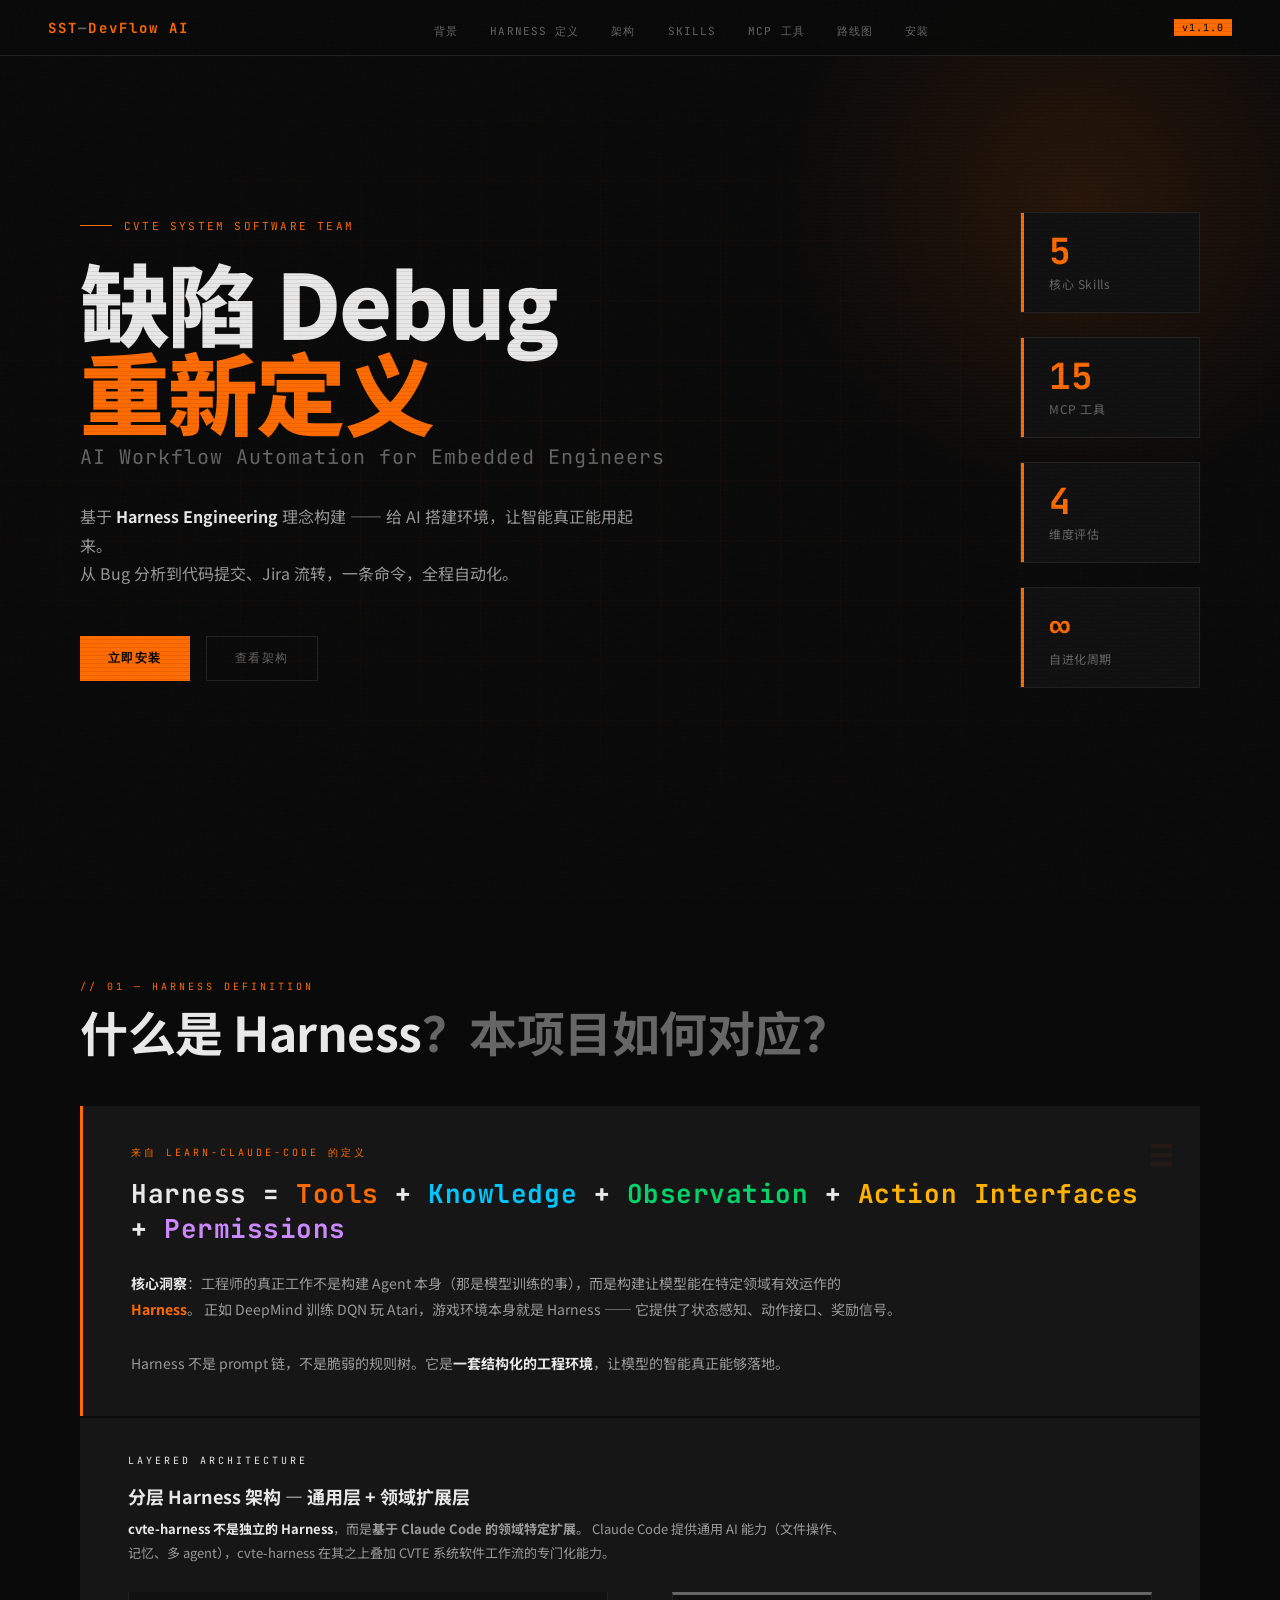
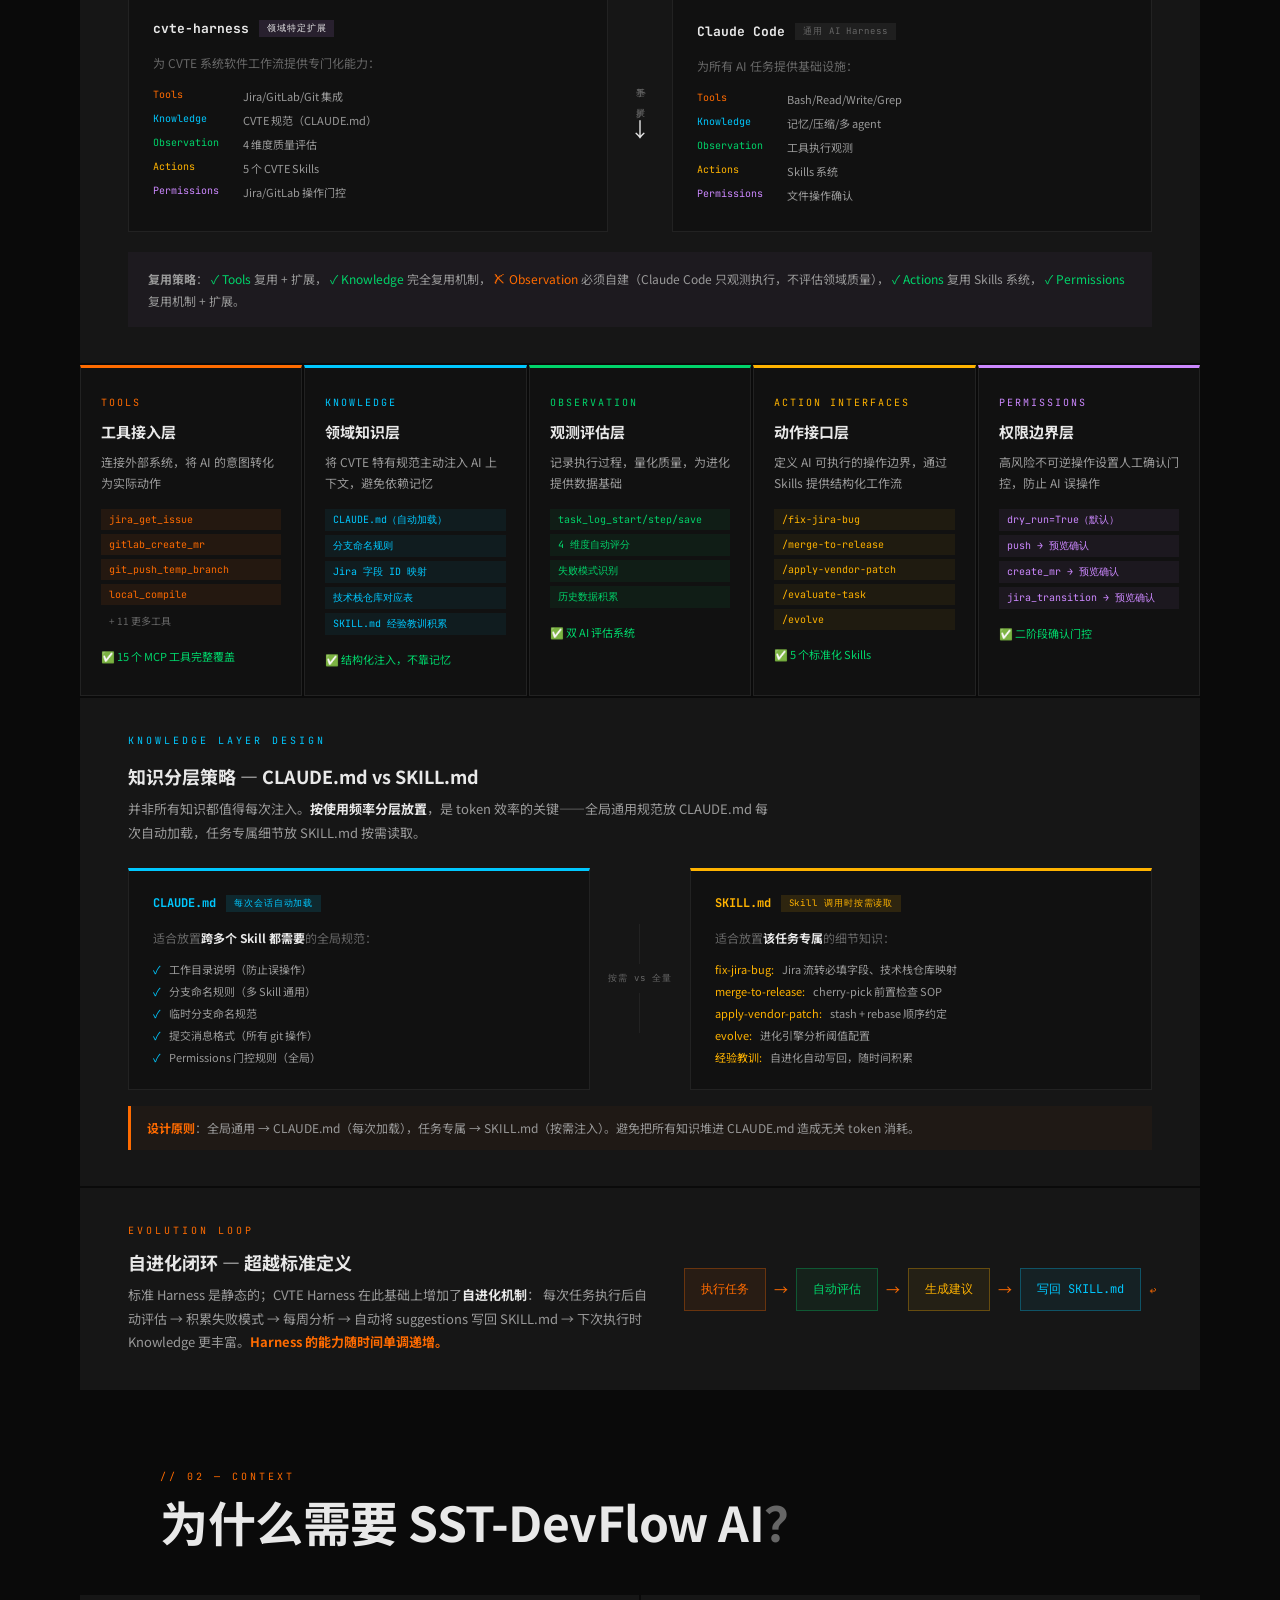
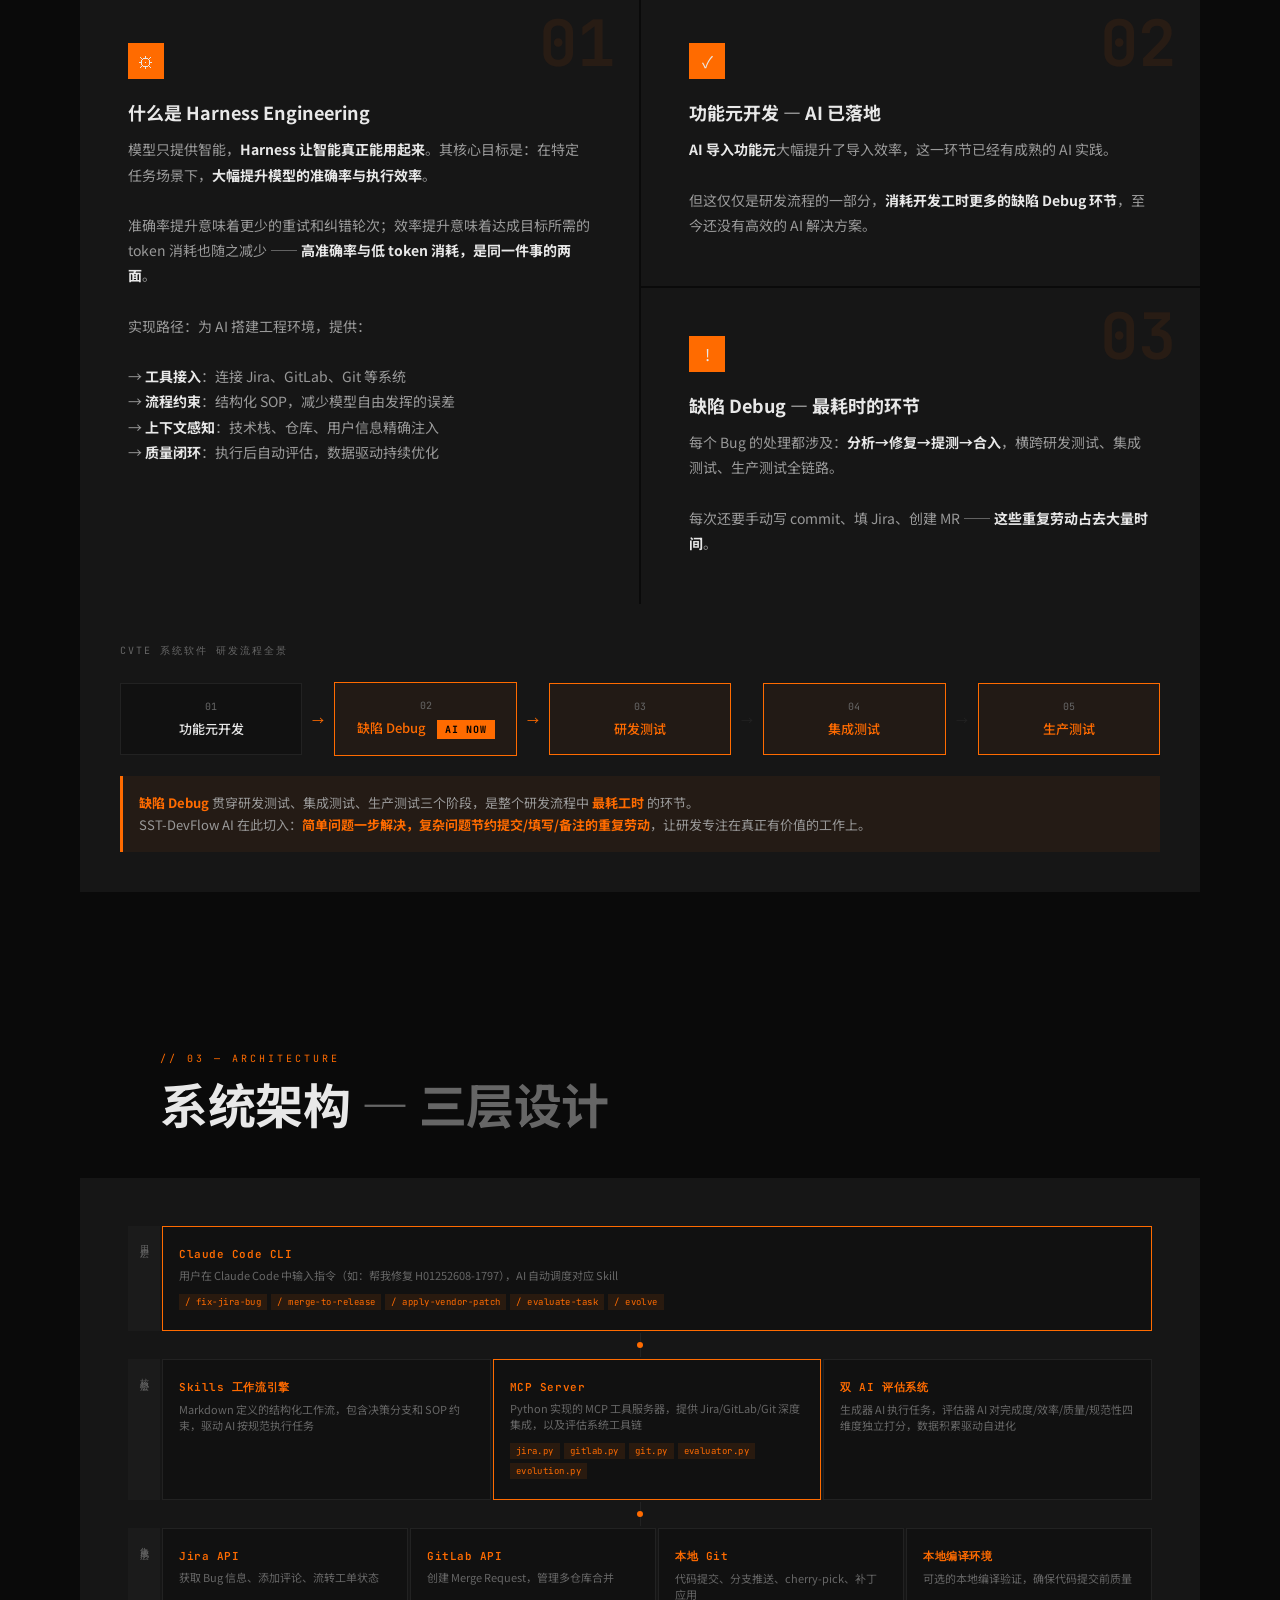
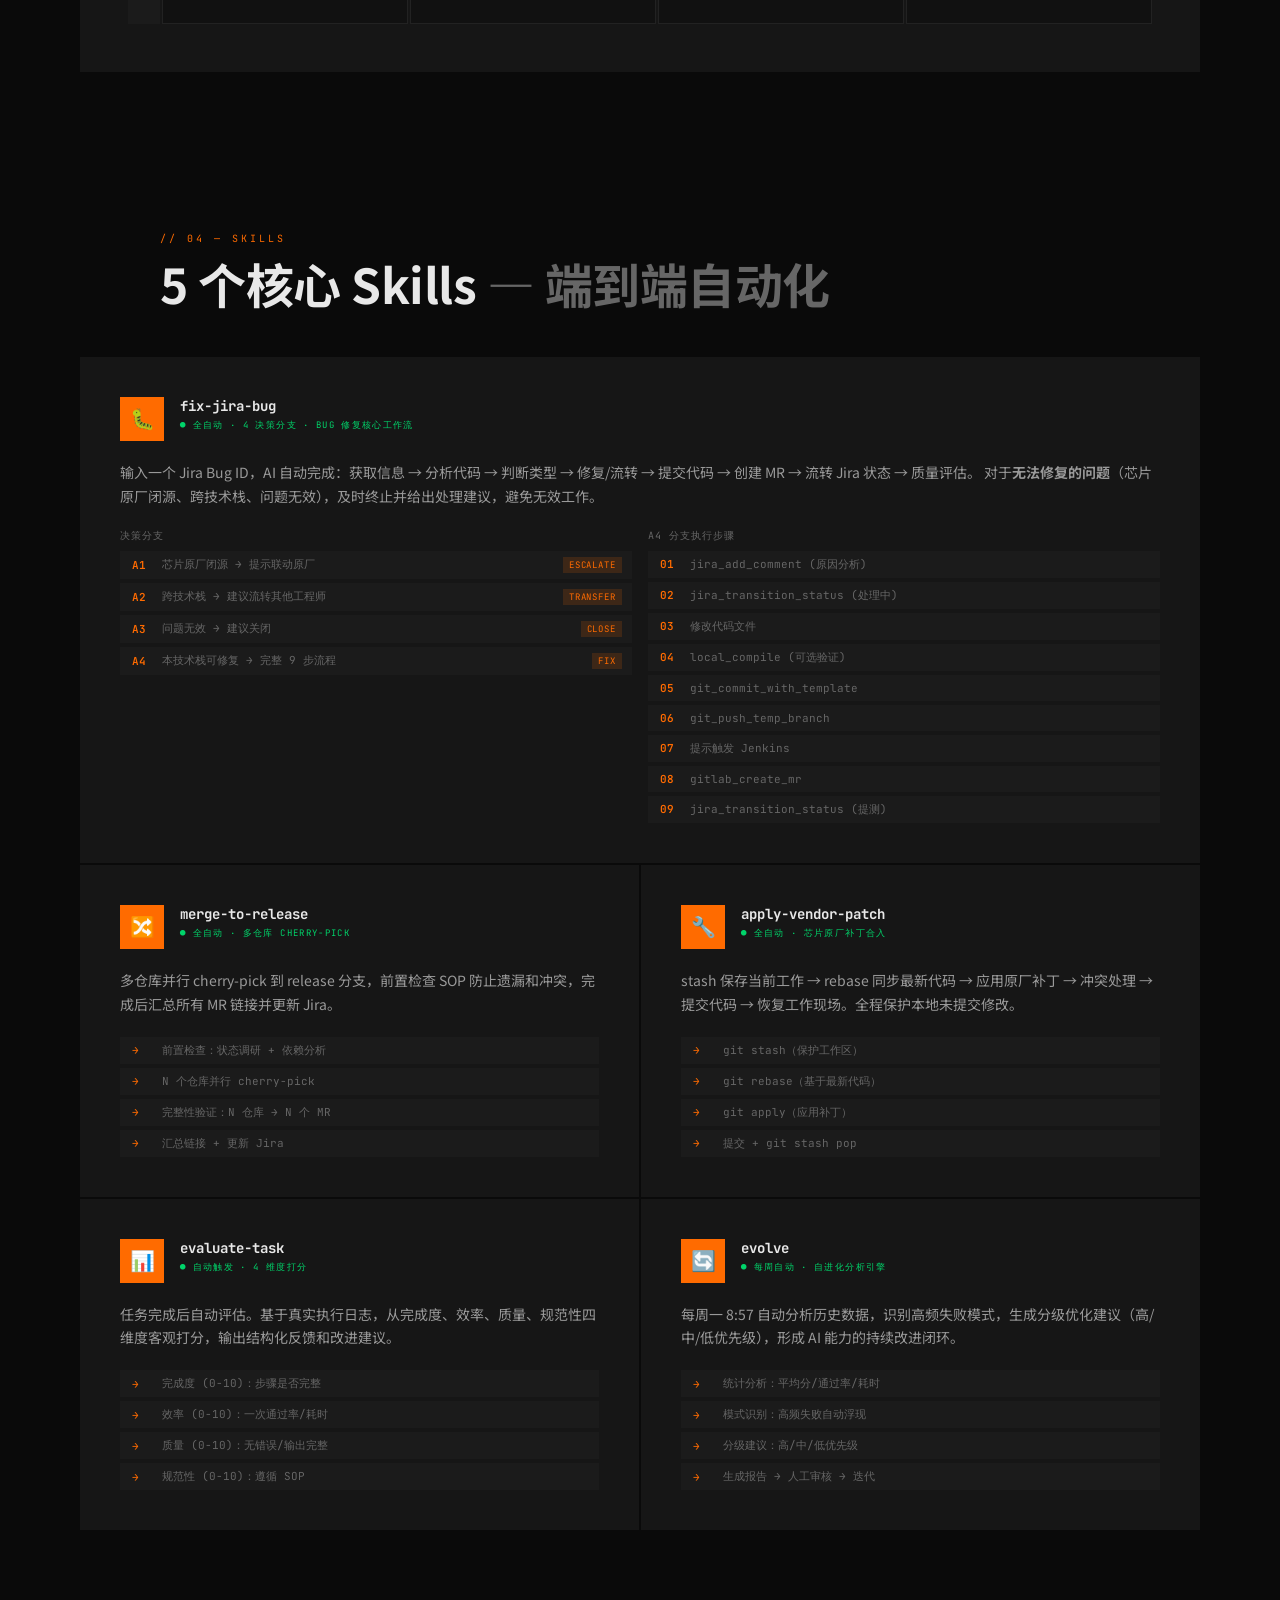
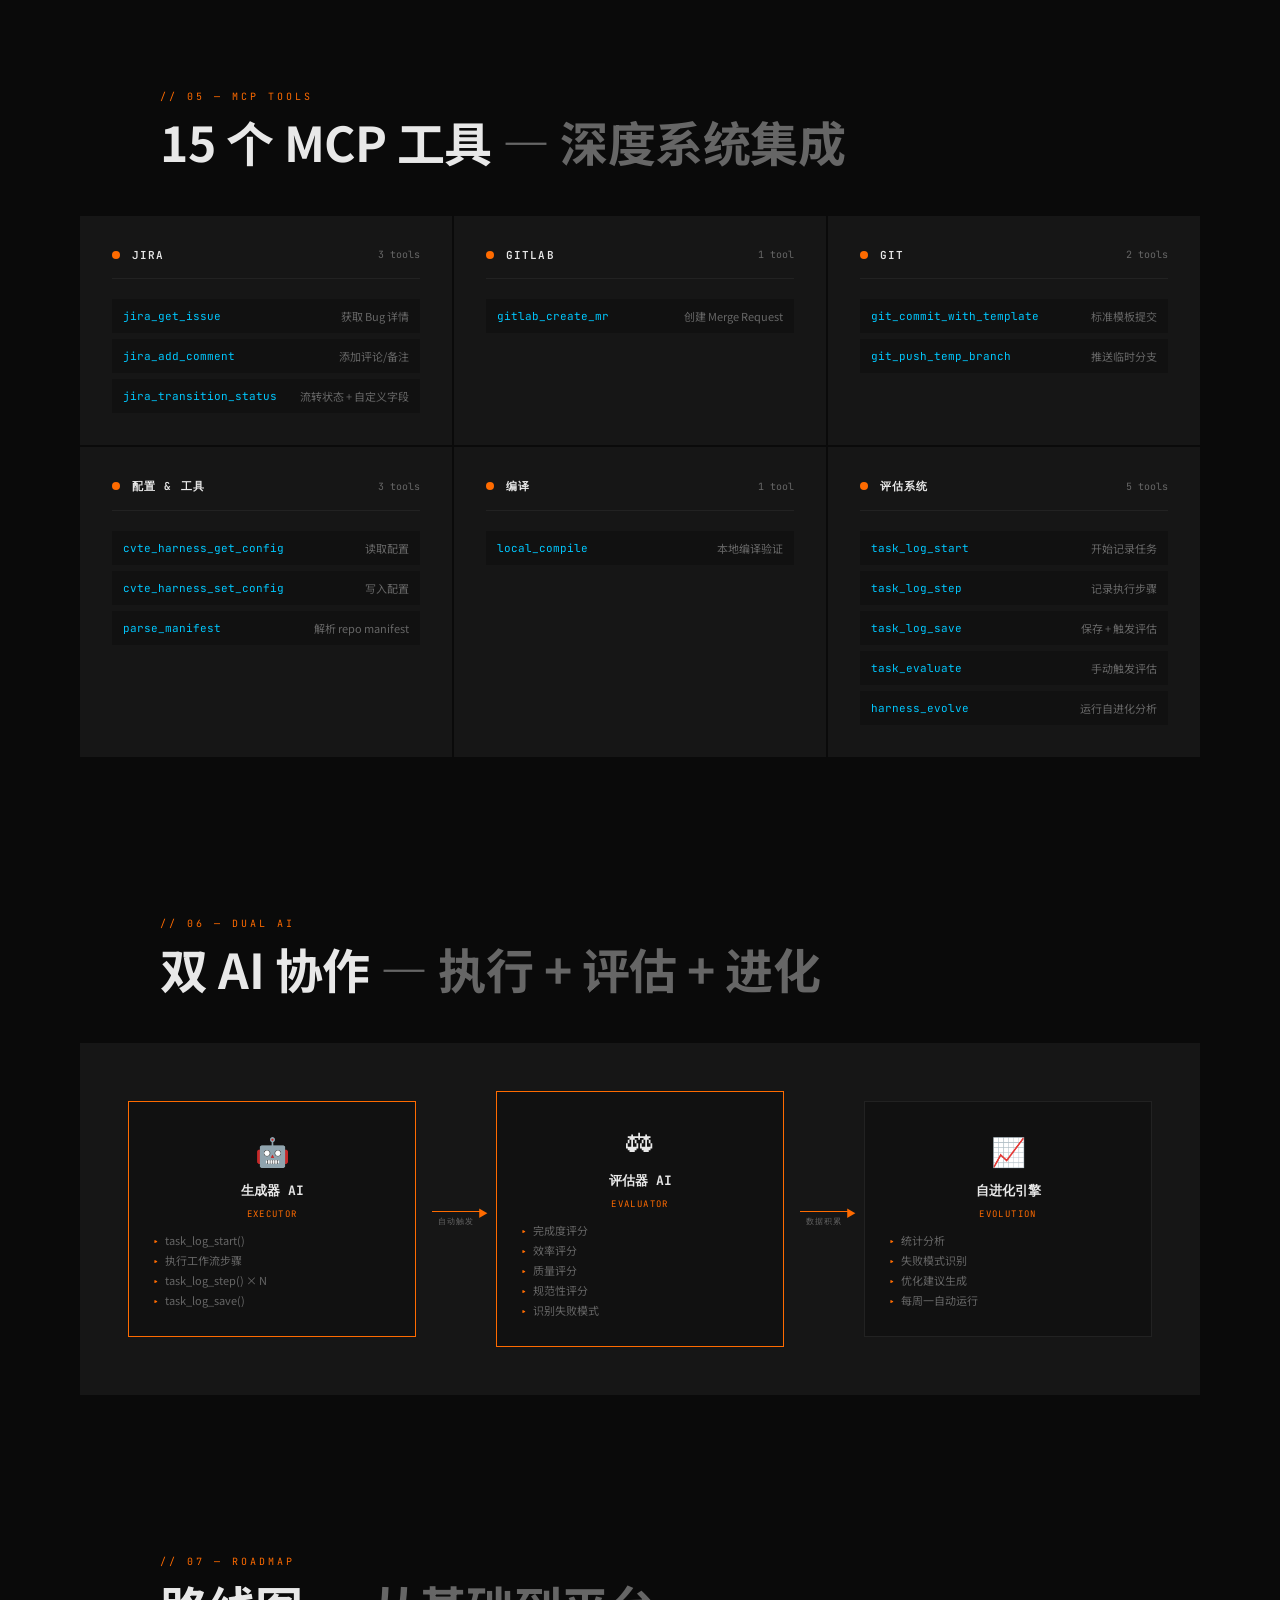
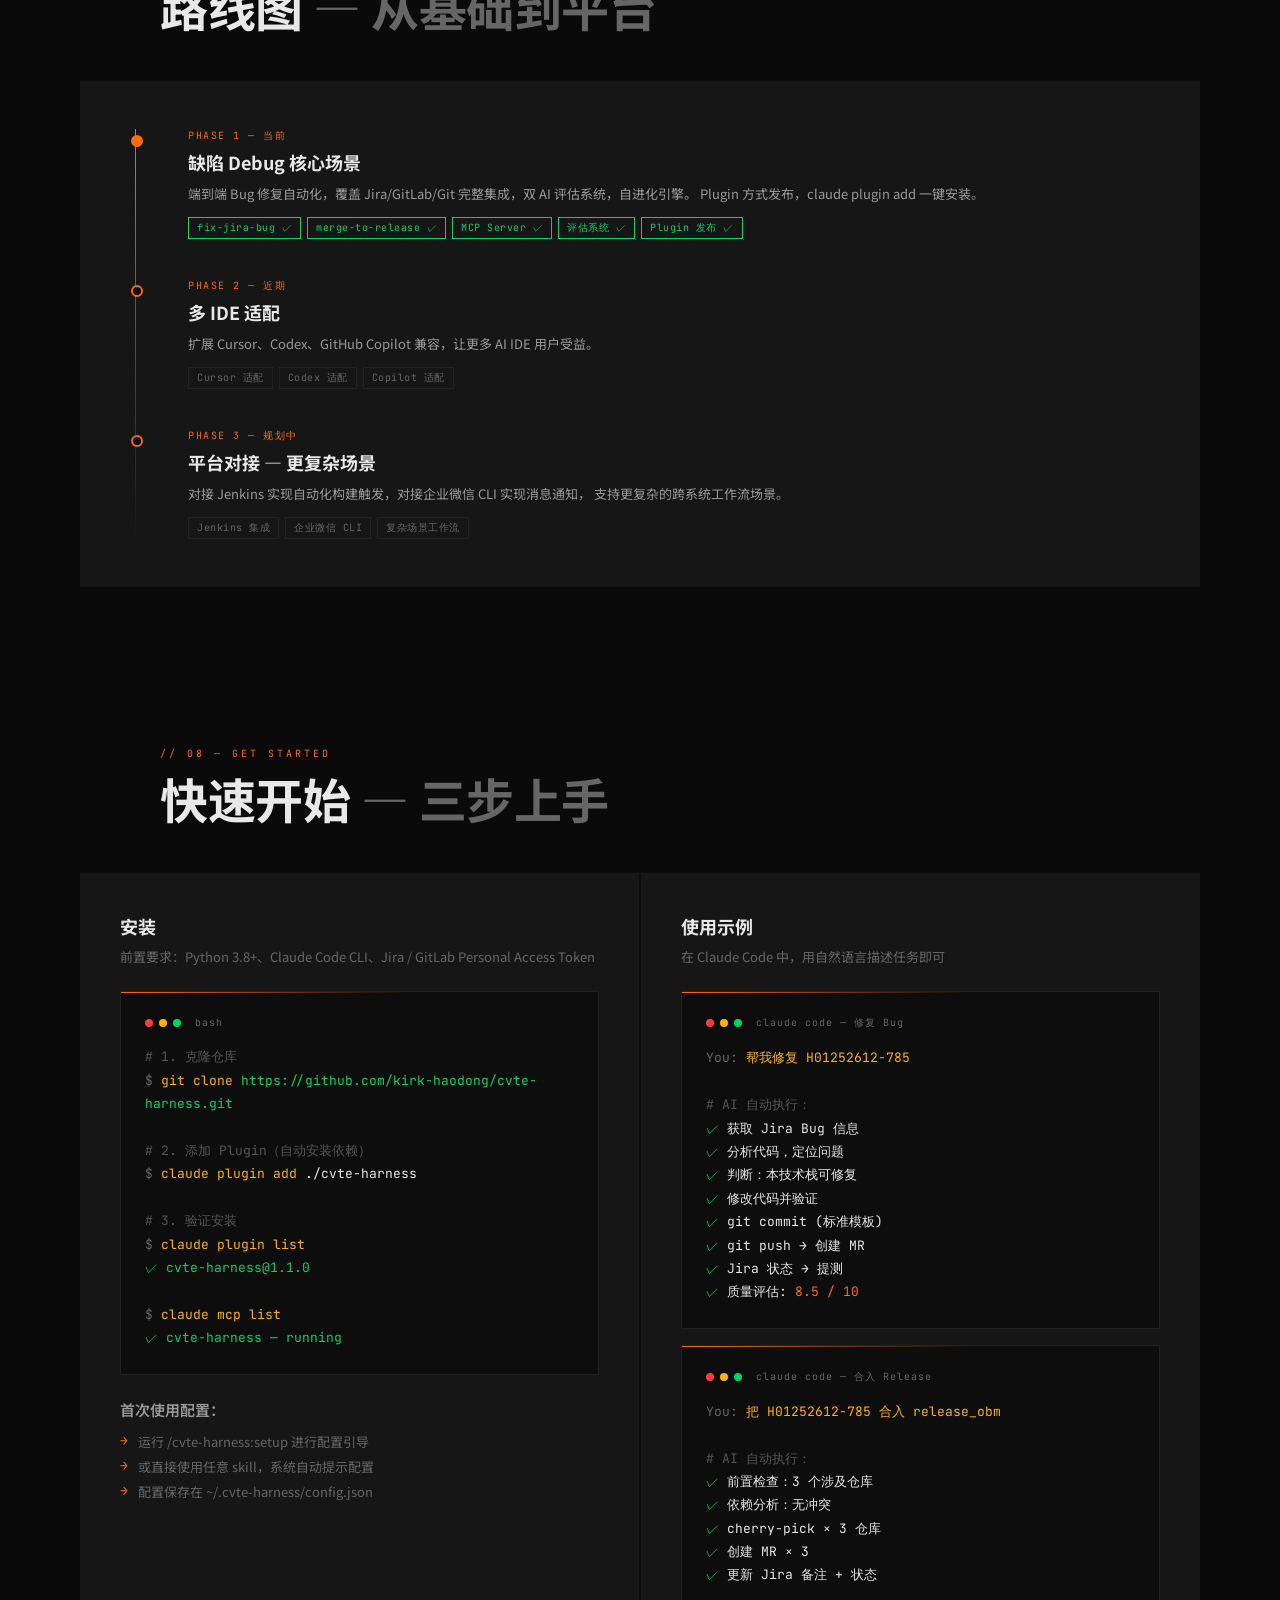
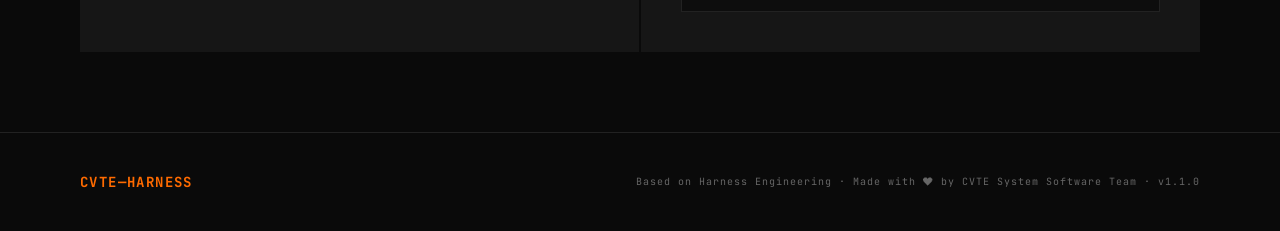
==== index.html @ b8f43403 "refactor: rename CVTE Harness to SST-DevFlow AI in brand display" ====
<!DOCTYPE html>
<html lang="zh-CN">
<head>
<meta charset="UTF-8">
<meta name="viewport" content="width=device-width, initial-scale=1.0">
<title>SST-DevFlow AI — 系统软件团队 AI 工作流自动化平台</title>
<link rel="preconnect" href="https://fonts.googleapis.com">
<link href="https://fonts.googleapis.com/css2?family=JetBrains+Mono:wght@300;400;600;700&family=Noto+Sans+SC:wght@300;400;500;700;900&display=swap" rel="stylesheet">
<style>
  :root {
    --orange: #FF6B00;
    --orange-dim: #CC5500;
    --amber: #FFB300;
    --bg: #0A0A0A;
    --bg-card: #111111;
    --bg-panel: #161616;
    --border: #222222;
    --border-active: #FF6B00;
    --text: #E8E8E8;
    --text-dim: #666666;
    --text-mid: #999999;
    --green: #00D46A;
    --cyan: #00C8FF;
    --red: #FF3B3B;
  }

  * { margin: 0; padding: 0; box-sizing: border-box; }

  html { scroll-behavior: smooth; }

  body {
    background: var(--bg);
    color: var(--text);
    font-family: 'Noto Sans SC', sans-serif;
    overflow-x: hidden;
  }

  /* ── SCANLINE OVERLAY ── */
  body::before {
    content: '';
    position: fixed;
    inset: 0;
    background: repeating-linear-gradient(
      to bottom,
      transparent 0,
      transparent 3px,
      rgba(0,0,0,0.08) 3px,
      rgba(0,0,0,0.08) 4px
    );
    pointer-events: none;
    z-index: 9999;
  }

  /* ── NOISE TEXTURE ── */
  body::after {
    content: '';
    position: fixed;
    inset: 0;
    background-image: url("data:image/svg+xml,%3Csvg viewBox='0 0 256 256' xmlns='http://www.w3.org/2000/svg'%3E%3Cfilter id='n'%3E%3CfeTurbulence type='fractalNoise' baseFrequency='0.9' numOctaves='4' stitchTiles='stitch'/%3E%3C/filter%3E%3Crect width='100%25' height='100%25' filter='url(%23n)' opacity='0.04'/%3E%3C/svg%3E");
    pointer-events: none;
    z-index: 9998;
    opacity: 0.4;
  }

  /* ── NAV ── */
  nav {
    position: fixed;
    top: 0;
    left: 0;
    right: 0;
    z-index: 1000;
    background: rgba(10,10,10,0.92);
    backdrop-filter: blur(12px);
    border-bottom: 1px solid var(--border);
    padding: 0 48px;
    height: 56px;
    display: flex;
    align-items: center;
    justify-content: space-between;
  }

  .nav-logo {
    font-family: 'JetBrains Mono', monospace;
    font-weight: 700;
    font-size: 14px;
    letter-spacing: 0.15em;
    color: var(--orange);
  }

  .nav-logo span { color: var(--text-dim); }

  .nav-links {
    display: flex;
    gap: 32px;
    list-style: none;
  }

  .nav-links a {
    font-family: 'JetBrains Mono', monospace;
    font-size: 11px;
    letter-spacing: 0.1em;
    text-decoration: none;
    color: var(--text-dim);
    transition: color 0.2s;
    text-transform: uppercase;
  }

  .nav-links a:hover { color: var(--orange); }

  .nav-badge {
    font-family: 'JetBrains Mono', monospace;
    font-size: 10px;
    background: var(--orange);
    color: #000;
    padding: 2px 8px;
    letter-spacing: 0.1em;
  }

  /* ── SECTIONS ── */
  section { position: relative; }

  /* ── HERO ── */
  #hero {
    min-height: 100vh;
    display: flex;
    flex-direction: column;
    justify-content: center;
    padding: 80px 80px 80px;
    overflow: hidden;
  }

  .hero-grid-bg {
    position: absolute;
    inset: 0;
    background-image:
      linear-gradient(rgba(255,107,0,0.04) 1px, transparent 1px),
      linear-gradient(90deg, rgba(255,107,0,0.04) 1px, transparent 1px);
    background-size: 60px 60px;
    mask-image: radial-gradient(ellipse 80% 60% at 50% 50%, black, transparent);
  }

  .hero-glow {
    position: absolute;
    width: 600px;
    height: 600px;
    border-radius: 50%;
    background: radial-gradient(circle, rgba(255,107,0,0.12) 0%, transparent 70%);
    top: -100px;
    right: -100px;
    pointer-events: none;
  }

  .hero-tag {
    font-family: 'JetBrains Mono', monospace;
    font-size: 11px;
    letter-spacing: 0.2em;
    color: var(--orange);
    text-transform: uppercase;
    margin-bottom: 24px;
    display: flex;
    align-items: center;
    gap: 12px;
  }

  .hero-tag::before {
    content: '';
    display: block;
    width: 32px;
    height: 1px;
    background: var(--orange);
  }

  .hero-title {
    font-family: 'Noto Sans SC', sans-serif;
    font-weight: 900;
    font-size: clamp(52px, 7vw, 96px);
    line-height: 1;
    letter-spacing: -0.02em;
    margin-bottom: 8px;
  }

  .hero-title .accent { color: var(--orange); }

  .hero-subtitle-en {
    font-family: 'JetBrains Mono', monospace;
    font-size: clamp(14px, 2vw, 20px);
    color: var(--text-dim);
    letter-spacing: 0.05em;
    margin-bottom: 32px;
  }

  .hero-desc {
    max-width: 580px;
    font-size: 16px;
    line-height: 1.8;
    color: var(--text-mid);
    margin-bottom: 48px;
  }

  .hero-desc strong { color: var(--text); }

  .hero-cta-row {
    display: flex;
    gap: 16px;
    align-items: center;
  }

  .btn-primary {
    font-family: 'JetBrains Mono', monospace;
    font-size: 12px;
    letter-spacing: 0.12em;
    text-transform: uppercase;
    background: var(--orange);
    color: #000;
    border: none;
    padding: 14px 28px;
    cursor: pointer;
    font-weight: 700;
    text-decoration: none;
    display: inline-block;
    transition: background 0.2s, transform 0.1s;
  }

  .btn-primary:hover { background: var(--amber); transform: translateY(-1px); }

  .btn-ghost {
    font-family: 'JetBrains Mono', monospace;
    font-size: 12px;
    letter-spacing: 0.12em;
    text-transform: uppercase;
    background: transparent;
    color: var(--text-dim);
    border: 1px solid var(--border);
    padding: 13px 28px;
    cursor: pointer;
    font-weight: 400;
    text-decoration: none;
    display: inline-block;
    transition: border-color 0.2s, color 0.2s;
  }

  .btn-ghost:hover { border-color: var(--orange); color: var(--orange); }

  .hero-stats {
    position: absolute;
    right: 80px;
    top: 50%;
    transform: translateY(-50%);
    display: flex;
    flex-direction: column;
    gap: 24px;
  }

  .stat-card {
    background: var(--bg-card);
    border: 1px solid var(--border);
    padding: 20px 28px;
    min-width: 180px;
    position: relative;
    overflow: hidden;
  }

  .stat-card::before {
    content: '';
    position: absolute;
    left: 0;
    top: 0;
    bottom: 0;
    width: 3px;
    background: var(--orange);
  }

  .stat-num {
    font-family: 'JetBrains Mono', monospace;
    font-size: 36px;
    font-weight: 700;
    color: var(--orange);
    line-height: 1;
    margin-bottom: 6px;
  }

  .stat-label {
    font-size: 12px;
    color: var(--text-dim);
    letter-spacing: 0.05em;
  }

  /* ── SECTION HEADERS ── */
  .section-header {
    padding: 80px 80px 0;
    margin-bottom: 48px;
  }

  .section-label {
    font-family: 'JetBrains Mono', monospace;
    font-size: 10px;
    letter-spacing: 0.3em;
    color: var(--orange);
    text-transform: uppercase;
    margin-bottom: 12px;
  }

  .section-title {
    font-size: clamp(28px, 4vw, 48px);
    font-weight: 700;
    line-height: 1.1;
    letter-spacing: -0.01em;
  }

  .section-title .dim { color: var(--text-dim); }

  /* ── BACKGROUND SECTION ── */
  #background {
    padding: 0 80px 80px;
  }

  .bg-layout {
    display: grid;
    grid-template-columns: 1fr 1fr;
    gap: 2px;
    margin-top: 0;
  }

  .bg-panel {
    background: var(--bg-panel);
    padding: 48px;
    position: relative;
    overflow: hidden;
  }

  .bg-panel-large {
    grid-row: span 2;
  }

  .panel-num {
    font-family: 'JetBrains Mono', monospace;
    font-size: 64px;
    font-weight: 700;
    color: rgba(255,107,0,0.08);
    line-height: 1;
    position: absolute;
    top: 16px;
    right: 24px;
    user-select: none;
  }

  .panel-icon {
    width: 36px;
    height: 36px;
    background: var(--orange);
    display: flex;
    align-items: center;
    justify-content: center;
    margin-bottom: 20px;
    font-size: 16px;
  }

  .panel-title {
    font-size: 18px;
    font-weight: 700;
    margin-bottom: 12px;
    color: var(--text);
  }

  .panel-body {
    font-size: 14px;
    line-height: 1.8;
    color: var(--text-mid);
  }

  .panel-body strong { color: var(--text); }

  /* ── PROCESS FLOW ── */
  #process {
    padding: 0 80px 80px;
  }

  .process-track {
    background: var(--bg-panel);
    padding: 40px;
    position: relative;
    overflow: hidden;
  }

  .process-label-row {
    font-family: 'JetBrains Mono', monospace;
    font-size: 10px;
    letter-spacing: 0.2em;
    color: var(--text-dim);
    text-transform: uppercase;
    margin-bottom: 24px;
  }

  .flow-stages {
    display: flex;
    align-items: center;
    gap: 0;
    position: relative;
  }

  .stage {
    flex: 1;
    position: relative;
  }

  .stage-box {
    background: var(--bg-card);
    border: 1px solid var(--border);
    padding: 16px;
    text-align: center;
    position: relative;
    cursor: default;
    transition: border-color 0.3s;
  }

  .stage-box:hover { border-color: var(--orange); }

  .stage-box.highlighted {
    border-color: var(--orange);
    background: rgba(255,107,0,0.05);
  }

  .stage-box.highlighted .stage-name { color: var(--orange); }

  .stage-number {
    font-family: 'JetBrains Mono', monospace;
    font-size: 10px;
    color: var(--text-dim);
    margin-bottom: 6px;
  }

  .stage-name {
    font-size: 13px;
    font-weight: 500;
    color: var(--text);
    white-space: nowrap;
  }

  .stage-arrow {
    width: 32px;
    display: flex;
    align-items: center;
    justify-content: center;
    color: var(--border);
    font-size: 12px;
    flex-shrink: 0;
  }

  .stage-arrow.active { color: var(--orange); }

  .flow-annotation {
    margin-top: 20px;
    padding: 16px;
    background: rgba(255,107,0,0.06);
    border-left: 3px solid var(--orange);
    font-size: 13px;
    line-height: 1.7;
    color: var(--text-mid);
  }

  .flow-annotation strong { color: var(--orange); }

  .ai-badge {
    display: inline-flex;
    align-items: center;
    gap: 6px;
    font-family: 'JetBrains Mono', monospace;
    font-size: 10px;
    letter-spacing: 0.1em;
    background: var(--orange);
    color: #000;
    padding: 3px 8px;
    font-weight: 700;
    margin-left: 8px;
    vertical-align: middle;
  }

  /* ── ARCHITECTURE ── */
  #architecture {
    padding: 0 80px 80px;
  }

  .arch-canvas {
    background: var(--bg-panel);
    padding: 48px;
    position: relative;
    overflow: hidden;
  }

  .arch-layers {
    display: flex;
    flex-direction: column;
    gap: 2px;
  }

  .arch-layer {
    display: flex;
    align-items: stretch;
    gap: 2px;
  }

  .arch-layer-label {
    font-family: 'JetBrains Mono', monospace;
    font-size: 9px;
    letter-spacing: 0.2em;
    text-transform: uppercase;
    color: var(--text-dim);
    writing-mode: vertical-lr;
    text-orientation: mixed;
    padding: 12px 8px;
    background: rgba(255,255,255,0.02);
    display: flex;
    align-items: center;
    min-width: 32px;
    width: 32px;
    flex-shrink: 0;
  }

  .arch-blocks {
    flex: 1;
    display: flex;
    gap: 2px;
  }

  .arch-block {
    flex: 1;
    background: var(--bg-card);
    border: 1px solid var(--border);
    padding: 20px 16px;
    position: relative;
    transition: border-color 0.2s, background 0.2s;
    cursor: default;
  }

  .arch-block:hover {
    border-color: var(--orange);
    background: rgba(255,107,0,0.04);
  }

  .arch-block-title {
    font-family: 'JetBrains Mono', monospace;
    font-size: 11px;
    font-weight: 600;
    color: var(--orange);
    margin-bottom: 6px;
    letter-spacing: 0.05em;
  }

  .arch-block-desc {
    font-size: 11px;
    color: var(--text-dim);
    line-height: 1.5;
  }

  .arch-block-tools {
    margin-top: 10px;
    display: flex;
    flex-wrap: wrap;
    gap: 4px;
  }

  .tool-chip {
    font-family: 'JetBrains Mono', monospace;
    font-size: 9px;
    padding: 2px 6px;
    background: rgba(255,107,0,0.1);
    color: var(--orange);
    letter-spacing: 0.05em;
  }

  .arch-connector {
    height: 24px;
    display: flex;
    align-items: center;
    justify-content: center;
    position: relative;
  }

  .arch-connector::before {
    content: '';
    position: absolute;
    left: 50%;
    top: 0;
    bottom: 0;
    width: 1px;
    background: var(--border);
  }

  .arch-connector-dot {
    width: 6px;
    height: 6px;
    background: var(--orange);
    border-radius: 50%;
    position: relative;
    z-index: 1;
    animation: pulse 2s ease-in-out infinite;
  }

  @keyframes pulse {
    0%, 100% { opacity: 1; transform: scale(1); }
    50% { opacity: 0.4; transform: scale(0.7); }
  }

  /* ── SKILLS ── */
  #skills {
    padding: 0 80px 80px;
  }

  .skills-grid {
    display: grid;
    grid-template-columns: 1fr 1fr;
    gap: 2px;
  }

  .skill-card {
    background: var(--bg-panel);
    padding: 40px;
    position: relative;
    overflow: hidden;
    cursor: default;
    transition: background 0.3s;
  }

  .skill-card:hover { background: #1A1A1A; }

  .skill-card::after {
    content: '';
    position: absolute;
    bottom: 0;
    left: 0;
    right: 0;
    height: 1px;
    background: linear-gradient(90deg, var(--orange), transparent);
    opacity: 0;
    transition: opacity 0.3s;
  }

  .skill-card:hover::after { opacity: 1; }

  .skill-header {
    display: flex;
    align-items: flex-start;
    gap: 16px;
    margin-bottom: 20px;
  }

  .skill-icon {
    width: 44px;
    height: 44px;
    background: var(--orange);
    color: #000;
    display: flex;
    align-items: center;
    justify-content: center;
    font-size: 20px;
    flex-shrink: 0;
    font-family: 'JetBrains Mono', monospace;
    font-weight: 700;
  }

  .skill-meta { flex: 1; }

  .skill-name {
    font-family: 'JetBrains Mono', monospace;
    font-size: 14px;
    font-weight: 700;
    color: var(--text);
    margin-bottom: 4px;
  }

  .skill-tag {
    font-family: 'JetBrains Mono', monospace;
    font-size: 9px;
    letter-spacing: 0.15em;
    color: var(--green);
    text-transform: uppercase;
  }

  .skill-desc {
    font-size: 14px;
    color: var(--text-mid);
    line-height: 1.7;
    margin-bottom: 20px;
  }

  .skill-flow {
    display: flex;
    flex-direction: column;
    gap: 4px;
  }

  .flow-step {
    display: flex;
    align-items: center;
    gap: 10px;
    font-family: 'JetBrains Mono', monospace;
    font-size: 11px;
    color: var(--text-dim);
    padding: 6px 10px;
    background: rgba(255,255,255,0.02);
    border-left: 2px solid transparent;
    transition: border-color 0.2s, color 0.2s;
  }

  .skill-card:hover .flow-step { border-left-color: rgba(255,107,0,0.3); }

  .flow-step .step-num {
    color: var(--orange);
    min-width: 20px;
    font-weight: 600;
  }

  .branch-badge {
    margin-left: auto;
    font-size: 9px;
    background: rgba(255,107,0,0.15);
    color: var(--orange);
    padding: 2px 6px;
    letter-spacing: 0.1em;
  }

  /* ── MCP TOOLS ── */
  #mcp {
    padding: 0 80px 80px;
  }

  .mcp-grid {
    display: grid;
    grid-template-columns: repeat(3, 1fr);
    gap: 2px;
  }

  .mcp-group {
    background: var(--bg-panel);
    padding: 32px;
  }

  .mcp-group-header {
    display: flex;
    align-items: center;
    gap: 12px;
    margin-bottom: 20px;
    padding-bottom: 16px;
    border-bottom: 1px solid var(--border);
  }

  .mcp-group-dot {
    width: 8px;
    height: 8px;
    background: var(--orange);
    border-radius: 50%;
  }

  .mcp-group-title {
    font-family: 'JetBrains Mono', monospace;
    font-size: 11px;
    font-weight: 600;
    letter-spacing: 0.1em;
    color: var(--text);
    text-transform: uppercase;
  }

  .mcp-group-count {
    margin-left: auto;
    font-family: 'JetBrains Mono', monospace;
    font-size: 10px;
    color: var(--text-dim);
  }

  .mcp-tool-list { display: flex; flex-direction: column; gap: 6px; }

  .mcp-tool {
    display: flex;
    align-items: center;
    gap: 10px;
    padding: 8px 10px;
    background: var(--bg-card);
    border: 1px solid transparent;
    transition: border-color 0.2s;
    cursor: default;
  }

  .mcp-tool:hover { border-color: var(--border); }

  .mcp-tool-name {
    font-family: 'JetBrains Mono', monospace;
    font-size: 11px;
    color: var(--cyan);
    flex: 1;
  }

  .mcp-tool-desc {
    font-size: 11px;
    color: var(--text-dim);
  }

  /* ── DUAL AI ── */
  #dual-ai {
    padding: 0 80px 80px;
  }

  .dual-ai-canvas {
    background: var(--bg-panel);
    padding: 48px;
    position: relative;
  }

  .dual-ai-grid {
    display: grid;
    grid-template-columns: 1fr auto 1fr auto 1fr;
    gap: 0;
    align-items: center;
  }

  .ai-node {
    background: var(--bg-card);
    border: 1px solid var(--border);
    padding: 28px 24px;
    text-align: center;
    position: relative;
  }

  .ai-node-highlight { border-color: var(--orange); }

  .ai-node-icon {
    font-size: 28px;
    margin-bottom: 12px;
  }

  .ai-node-title {
    font-family: 'JetBrains Mono', monospace;
    font-size: 13px;
    font-weight: 700;
    color: var(--text);
    margin-bottom: 8px;
  }

  .ai-node-role {
    font-family: 'JetBrains Mono', monospace;
    font-size: 9px;
    letter-spacing: 0.15em;
    color: var(--orange);
    text-transform: uppercase;
    margin-bottom: 12px;
  }

  .ai-node-items {
    display: flex;
    flex-direction: column;
    gap: 4px;
    text-align: left;
  }

  .ai-node-item {
    font-size: 11px;
    color: var(--text-dim);
    padding-left: 12px;
    position: relative;
  }

  .ai-node-item::before {
    content: '▸';
    position: absolute;
    left: 0;
    color: var(--orange);
  }

  .ai-arrow {
    padding: 0 16px;
    display: flex;
    flex-direction: column;
    align-items: center;
    gap: 4px;
  }

  .ai-arrow-line {
    width: 48px;
    height: 1px;
    background: var(--orange);
    position: relative;
  }

  .ai-arrow-line::after {
    content: '▶';
    position: absolute;
    right: -8px;
    top: -6px;
    color: var(--orange);
    font-size: 10px;
  }

  .ai-arrow-label {
    font-family: 'JetBrains Mono', monospace;
    font-size: 8px;
    color: var(--text-dim);
    letter-spacing: 0.1em;
    white-space: nowrap;
  }

  /* ── ROADMAP ── */
  #roadmap {
    padding: 0 80px 80px;
  }

  .roadmap-track {
    background: var(--bg-panel);
    padding: 48px;
  }

  .roadmap-timeline {
    position: relative;
    padding-left: 32px;
  }

  .roadmap-timeline::before {
    content: '';
    position: absolute;
    left: 7px;
    top: 0;
    bottom: 0;
    width: 1px;
    background: linear-gradient(to bottom, var(--orange), transparent);
  }

  .roadmap-item {
    position: relative;
    margin-bottom: 40px;
    padding-left: 28px;
  }

  .roadmap-item:last-child { margin-bottom: 0; }

  .roadmap-dot {
    position: absolute;
    left: -29px;
    top: 6px;
    width: 12px;
    height: 12px;
    border: 2px solid var(--orange);
    background: var(--bg);
    border-radius: 50%;
  }

  .roadmap-dot.active { background: var(--orange); }

  .roadmap-phase {
    font-family: 'JetBrains Mono', monospace;
    font-size: 10px;
    letter-spacing: 0.15em;
    color: var(--orange);
    text-transform: uppercase;
    margin-bottom: 6px;
  }

  .roadmap-title {
    font-size: 18px;
    font-weight: 700;
    color: var(--text);
    margin-bottom: 8px;
  }

  .roadmap-desc {
    font-size: 13px;
    color: var(--text-mid);
    line-height: 1.7;
  }

  .roadmap-tags {
    display: flex;
    flex-wrap: wrap;
    gap: 6px;
    margin-top: 12px;
  }

  .roadmap-tag {
    font-family: 'JetBrains Mono', monospace;
    font-size: 10px;
    padding: 3px 8px;
    border: 1px solid var(--border);
    color: var(--text-dim);
    letter-spacing: 0.05em;
  }

  .roadmap-tag.done {
    border-color: var(--green);
    color: var(--green);
  }

  .roadmap-tag.wip {
    border-color: var(--orange);
    color: var(--orange);
  }

  /* ── INSTALL ── */
  #install {
    padding: 0 80px 80px;
  }

  .install-layout {
    display: grid;
    grid-template-columns: 1fr 1fr;
    gap: 2px;
  }

  .install-panel {
    background: var(--bg-panel);
    padding: 40px;
  }

  .code-block {
    background: #0D0D0D;
    border: 1px solid var(--border);
    padding: 24px;
    position: relative;
    overflow: hidden;
  }

  .code-block::before {
    content: '';
    position: absolute;
    top: 0;
    left: 0;
    right: 0;
    height: 1px;
    background: linear-gradient(90deg, var(--orange), transparent 60%);
  }

  .code-block-header {
    display: flex;
    align-items: center;
    gap: 6px;
    margin-bottom: 16px;
  }

  .code-dot { width: 8px; height: 8px; border-radius: 50%; }
  .code-dot-r { background: var(--red); }
  .code-dot-y { background: var(--amber); }
  .code-dot-g { background: var(--green); }

  .code-block-title {
    font-family: 'JetBrains Mono', monospace;
    font-size: 10px;
    color: var(--text-dim);
    margin-left: 8px;
    letter-spacing: 0.1em;
  }

  pre {
    font-family: 'JetBrains Mono', monospace;
    font-size: 13px;
    line-height: 1.8;
    color: var(--text);
    white-space: pre-wrap;
  }

  .code-comment { color: #555; }
  .code-cmd { color: var(--amber); }
  .code-str { color: var(--green); }
  .code-key { color: var(--orange); }
  .code-prompt { color: var(--text-dim); user-select: none; }

  /* ── FOOTER ── */
  footer {
    border-top: 1px solid var(--border);
    padding: 40px 80px;
    display: flex;
    align-items: center;
    justify-content: space-between;
  }

  .footer-logo {
    font-family: 'JetBrains Mono', monospace;
    font-weight: 700;
    font-size: 14px;
    letter-spacing: 0.1em;
    color: var(--orange);
  }

  .footer-credit {
    font-family: 'JetBrains Mono', monospace;
    font-size: 10px;
    color: var(--text-dim);
    letter-spacing: 0.1em;
  }

  /* ── ANIMATIONS ── */
  .fade-in {
    opacity: 0;
    transform: translateY(20px);
    transition: opacity 0.6s ease, transform 0.6s ease;
  }

  .fade-in.visible {
    opacity: 1;
    transform: translateY(0);
  }

  /* ── RESPONSIVE ── */
  @media (max-width: 1100px) {
    nav { padding: 0 24px; }
    .nav-links { display: none; }
    #hero { padding: 100px 32px 60px; }
    .hero-stats { display: none; }
    .section-header { padding: 60px 32px 0; }
    #background, #harness-def, #process, #architecture, #skills, #mcp, #dual-ai, #roadmap, #install { padding: 0 32px 60px; }
    .bg-layout { grid-template-columns: 1fr; }
    .bg-panel-large { grid-row: span 1; }
    .skills-grid { grid-template-columns: 1fr; }
    .mcp-grid { grid-template-columns: 1fr; }
    .install-layout { grid-template-columns: 1fr; }
    .dual-ai-grid { grid-template-columns: 1fr; }
    .ai-arrow { display: none; }
    footer { padding: 32px; flex-direction: column; gap: 16px; text-align: center; }
  }
</style>
</head>
<body>

<!-- NAV -->
<nav>
  <div class="nav-logo">SST<span>—</span>DevFlow AI</div>
  <ul class="nav-links">
    <li><a href="#background">背景</a></li>
    <li><a href="#harness-def">Harness 定义</a></li>
    <li><a href="#architecture">架构</a></li>
    <li><a href="#skills">Skills</a></li>
    <li><a href="#mcp">MCP 工具</a></li>
    <li><a href="#roadmap">路线图</a></li>
    <li><a href="#install">安装</a></li>
  </ul>
  <span class="nav-badge">v1.1.0</span>
</nav>

<!-- HERO -->
<section id="hero">
  <div class="hero-grid-bg"></div>
  <div class="hero-glow"></div>

  <div class="hero-tag">CVTE System Software Team</div>

  <h1 class="hero-title">
    缺陷 Debug<br>
    <span class="accent">重新定义</span>
  </h1>

  <div class="hero-subtitle-en">AI Workflow Automation for Embedded Engineers</div>

  <p class="hero-desc">
    基于 <strong>Harness Engineering</strong> 理念构建 —— 给 AI 搭建环境，让智能真正能用起来。<br>
    从 Bug 分析到代码提交、Jira 流转，一条命令，全程自动化。
  </p>

  <div class="hero-cta-row">
    <a href="#install" class="btn-primary">立即安装</a>
    <a href="#architecture" class="btn-ghost">查看架构</a>
  </div>

  <div class="hero-stats">
    <div class="stat-card">
      <div class="stat-num">5</div>
      <div class="stat-label">核心 Skills</div>
    </div>
    <div class="stat-card">
      <div class="stat-num">15</div>
      <div class="stat-label">MCP 工具</div>
    </div>
    <div class="stat-card">
      <div class="stat-num">4</div>
      <div class="stat-label">维度评估</div>
    </div>
    <div class="stat-card">
      <div class="stat-num">∞</div>
      <div class="stat-label">自进化周期</div>
    </div>
  </div>
</section>

<!-- BACKGROUND -->
<section id="harness-def">
  <div class="section-header fade-in">
    <div class="section-label">// 01 — Harness Definition</div>
    <h2 class="section-title">什么是 Harness<span class="dim">？本项目如何对应？</span></h2>
  </div>

  <!-- 公式说明 -->
  <div class="fade-in" style="padding: 0 80px; margin-bottom: 2px;">
    <div style="background: var(--bg-panel); padding: 40px 48px; border-left: 3px solid var(--orange); position: relative; overflow: hidden;">
      <div style="position: absolute; top: 16px; right: 24px; font-family: 'JetBrains Mono', monospace; font-size: 48px; font-weight: 700; color: rgba(255,107,0,0.06); user-select: none;">≡</div>
      <div style="font-family: 'JetBrains Mono', monospace; font-size: 10px; letter-spacing: 0.3em; color: var(--orange); text-transform: uppercase; margin-bottom: 16px;">来自 learn-claude-code 的定义</div>
      <div style="font-family: 'JetBrains Mono', monospace; font-size: clamp(16px, 2.5vw, 26px); font-weight: 700; color: var(--text); margin-bottom: 24px; letter-spacing: 0.02em;">
        Harness = <span style="color: var(--orange);">Tools</span> + <span style="color: var(--cyan);">Knowledge</span> + <span style="color: var(--green);">Observation</span> + <span style="color: var(--amber);">Action Interfaces</span> + <span style="color: #CC88FF;">Permissions</span>
      </div>
      <div style="font-size: 14px; line-height: 1.9; color: var(--text-mid); max-width: 780px;">
        <strong style="color: var(--text);">核心洞察</strong>：工程师的真正工作不是构建 Agent 本身（那是模型训练的事），而是构建让模型能在特定领域有效运作的 <strong style="color: var(--orange);">Harness</strong>。
        正如 DeepMind 训练 DQN 玩 Atari，游戏环境本身就是 Harness —— 它提供了状态感知、动作接口、奖励信号。<br><br>
        Harness 不是 prompt 链，不是脆弱的规则树。它是<strong style="color: var(--text);">一套结构化的工程环境</strong>，让模型的智能真正能够落地。
      </div>
    </div>
  </div>

  <!-- 分层架构 -->
  <div class="fade-in" style="padding: 0 80px; margin-bottom: 2px;">
    <div style="background: var(--bg-panel); padding: 36px 48px;">
      <div style="font-family: 'JetBrains Mono', monospace; font-size: 10px; letter-spacing: 0.3em; color: var(--purple); text-transform: uppercase; margin-bottom: 16px;">Layered Architecture</div>
      <div style="font-size: 18px; font-weight: 700; color: var(--text); margin-bottom: 8px;">分层 Harness 架构 — 通用层 + 领域扩展层</div>
      <div style="font-size: 13px; color: var(--text-mid); line-height: 1.8; margin-bottom: 28px; max-width: 720px;">
        <strong style="color: var(--text);">cvte-harness 不是独立的 Harness</strong>，而是<strong style="color: var(--purple);">基于 Claude Code 的领域特定扩展</strong>。
        Claude Code 提供通用 AI 能力（文件操作、记忆、多 agent），cvte-harness 在其之上叠加 CVTE 系统软件工作流的专门化能力。
      </div>

      <!-- 两层架构对比 -->
      <div style="display: grid; grid-template-columns: 1fr auto 1fr; gap: 2px; align-items: stretch;">

        <!-- cvte-harness 层 -->
        <div style="background: var(--bg-card); border: 1px solid var(--border); border-top: 3px solid var(--purple); padding: 28px 24px;">
          <div style="display: flex; align-items: center; gap: 10px; margin-bottom: 16px;">
            <div style="font-family: 'JetBrains Mono', monospace; font-size: 13px; font-weight: 700; color: var(--purple);">cvte-harness</div>
            <div style="font-family: 'JetBrains Mono', monospace; font-size: 9px; background: rgba(204,136,255,0.12); color: var(--purple); padding: 2px 8px; letter-spacing: 0.1em;">领域特定扩展</div>
          </div>
          <div style="font-size: 12px; color: var(--text-dim); margin-bottom: 16px; line-height: 1.6;">为 CVTE 系统软件工作流提供专门化能力：</div>
          <div style="display: flex; flex-direction: column; gap: 8px;">
            <div style="display: flex; align-items: flex-start; gap: 10px;">
              <div style="font-family: 'JetBrains Mono', monospace; font-size: 10px; color: var(--orange); flex-shrink: 0; width: 80px;">Tools</div>
              <div style="font-size: 11px; color: var(--text-mid);">Jira/GitLab/Git 集成</div>
            </div>
            <div style="display: flex; align-items: flex-start; gap: 10px;">
              <div style="font-family: 'JetBrains Mono', monospace; font-size: 10px; color: var(--cyan); flex-shrink: 0; width: 80px;">Knowledge</div>
              <div style="font-size: 11px; color: var(--text-mid);">CVTE 规范（CLAUDE.md）</div>
            </div>
            <div style="display: flex; align-items: flex-start; gap: 10px;">
              <div style="font-family: 'JetBrains Mono', monospace; font-size: 10px; color: var(--green); flex-shrink: 0; width: 80px;">Observation</div>
              <div style="font-size: 11px; color: var(--text-mid);">4 维度质量评估</div>
            </div>
            <div style="display: flex; align-items: flex-start; gap: 10px;">
              <div style="font-family: 'JetBrains Mono', monospace; font-size: 10px; color: var(--amber); flex-shrink: 0; width: 80px;">Actions</div>
              <div style="font-size: 11px; color: var(--text-mid);">5 个 CVTE Skills</div>
            </div>
            <div style="display: flex; align-items: flex-start; gap: 10px;">
              <div style="font-family: 'JetBrains Mono', monospace; font-size: 10px; color: #CC88FF; flex-shrink: 0; width: 80px;">Permissions</div>
              <div style="font-size: 11px; color: var(--text-mid);">Jira/GitLab 操作门控</div>
            </div>
          </div>
        </div>

        <!-- 中间箭头 -->
        <div style="display: flex; flex-direction: column; align-items: center; justify-content: center; padding: 0 20px; gap: 12px;">
          <div style="font-family: 'JetBrains Mono', monospace; font-size: 9px; color: var(--text-dim); letter-spacing: 0.1em; writing-mode: vertical-rl; text-orientation: mixed;">基于 / 扩展</div>
          <div style="font-size: 20px; color: var(--purple);">↓</div>
        </div>

        <!-- Claude Code 层 -->
        <div style="background: var(--bg-card); border: 1px solid var(--border); border-top: 3px solid var(--text-dim); padding: 28px 24px;">
          <div style="display: flex; align-items: center; gap: 10px; margin-bottom: 16px;">
            <div style="font-family: 'JetBrains Mono', monospace; font-size: 13px; font-weight: 700; color: var(--text);">Claude Code</div>
            <div style="font-family: 'JetBrains Mono', monospace; font-size: 9px; background: rgba(255,255,255,0.06); color: var(--text-dim); padding: 2px 8px; letter-spacing: 0.1em;">通用 AI Harness</div>
          </div>
          <div style="font-size: 12px; color: var(--text-dim); margin-bottom: 16px; line-height: 1.6;">为所有 AI 任务提供基础设施：</div>
          <div style="display: flex; flex-direction: column; gap: 8px;">
            <div style="display: flex; align-items: flex-start; gap: 10px;">
              <div style="font-family: 'JetBrains Mono', monospace; font-size: 10px; color: var(--orange); flex-shrink: 0; width: 80px;">Tools</div>
              <div style="font-size: 11px; color: var(--text-mid);">Bash/Read/Write/Grep</div>
            </div>
            <div style="display: flex; align-items: flex-start; gap: 10px;">
              <div style="font-family: 'JetBrains Mono', monospace; font-size: 10px; color: var(--cyan); flex-shrink: 0; width: 80px;">Knowledge</div>
              <div style="font-size: 11px; color: var(--text-mid);">记忆/压缩/多 agent</div>
            </div>
            <div style="display: flex; align-items: flex-start; gap: 10px;">
              <div style="font-family: 'JetBrains Mono', monospace; font-size: 10px; color: var(--green); flex-shrink: 0; width: 80px;">Observation</div>
              <div style="font-size: 11px; color: var(--text-mid);">工具执行观测</div>
            </div>
            <div style="display: flex; align-items: flex-start; gap: 10px;">
              <div style="font-family: 'JetBrains Mono', monospace; font-size: 10px; color: var(--amber); flex-shrink: 0; width: 80px;">Actions</div>
              <div style="font-size: 11px; color: var(--text-mid);">Skills 系统</div>
            </div>
            <div style="display: flex; align-items: flex-start; gap: 10px;">
              <div style="font-family: 'JetBrains Mono', monospace; font-size: 10px; color: #CC88FF; flex-shrink: 0; width: 80px;">Permissions</div>
              <div style="font-size: 11px; color: var(--text-mid);">文件操作确认</div>
            </div>
          </div>
        </div>

      </div>

      <!-- 复用关系说明 -->
      <div style="margin-top: 20px; padding: 16px 20px; background: rgba(204,136,255,0.04); border-left: 3px solid var(--purple);">
        <div style="font-size: 12px; color: var(--text-mid); line-height: 1.8;">
          <strong style="color: var(--purple);">复用策略</strong>：
          <span style="color: var(--green);">✓ Tools</span> 复用 + 扩展，
          <span style="color: var(--green);">✓ Knowledge</span> 完全复用机制，
          <span style="color: var(--orange);">✗ Observation</span> 必须自建（Claude Code 只观测执行，不评估领域质量），
          <span style="color: var(--green);">✓ Actions</span> 复用 Skills 系统，
          <span style="color: var(--green);">✓ Permissions</span> 复用机制 + 扩展。
        </div>
      </div>
    </div>
  </div>

  <!-- 五层对应 -->
  <div class="fade-in" style="padding: 0 80px; margin-bottom: 2px;">
    <div style="display: grid; grid-template-columns: repeat(5, 1fr); gap: 2px;">

      <!-- Tools -->
      <div style="background: var(--bg-card); border: 1px solid var(--border); border-top: 3px solid var(--orange); padding: 28px 20px; position: relative;">
        <div style="font-family: 'JetBrains Mono', monospace; font-size: 10px; letter-spacing: 0.2em; color: var(--orange); text-transform: uppercase; margin-bottom: 12px;">Tools</div>
        <div style="font-size: 15px; font-weight: 700; color: var(--text); margin-bottom: 10px;">工具接入层</div>
        <div style="font-size: 12px; color: var(--text-mid); line-height: 1.7; margin-bottom: 16px;">连接外部系统，将 AI 的意图转化为实际动作</div>
        <div style="display: flex; flex-direction: column; gap: 4px;">
          <div style="font-family: 'JetBrains Mono', monospace; font-size: 10px; color: var(--orange); padding: 4px 8px; background: rgba(255,107,0,0.08);">jira_get_issue</div>
          <div style="font-family: 'JetBrains Mono', monospace; font-size: 10px; color: var(--orange); padding: 4px 8px; background: rgba(255,107,0,0.08);">gitlab_create_mr</div>
          <div style="font-family: 'JetBrains Mono', monospace; font-size: 10px; color: var(--orange); padding: 4px 8px; background: rgba(255,107,0,0.08);">git_push_temp_branch</div>
          <div style="font-family: 'JetBrains Mono', monospace; font-size: 10px; color: var(--orange); padding: 4px 8px; background: rgba(255,107,0,0.08);">local_compile</div>
          <div style="font-size: 10px; color: var(--text-dim); padding: 4px 8px;">+ 11 更多工具</div>
        </div>
        <div style="margin-top: 16px; font-size: 11px; color: var(--green);">✅ 15 个 MCP 工具完整覆盖</div>
      </div>

      <!-- Knowledge -->
      <div style="background: var(--bg-card); border: 1px solid var(--border); border-top: 3px solid var(--cyan); padding: 28px 20px;">
        <div style="font-family: 'JetBrains Mono', monospace; font-size: 10px; letter-spacing: 0.2em; color: var(--cyan); text-transform: uppercase; margin-bottom: 12px;">Knowledge</div>
        <div style="font-size: 15px; font-weight: 700; color: var(--text); margin-bottom: 10px;">领域知识层</div>
        <div style="font-size: 12px; color: var(--text-mid); line-height: 1.7; margin-bottom: 16px;">将 CVTE 特有规范主动注入 AI 上下文，避免依赖记忆</div>
        <div style="display: flex; flex-direction: column; gap: 4px;">
          <div style="font-family: 'JetBrains Mono', monospace; font-size: 10px; color: var(--cyan); padding: 4px 8px; background: rgba(0,200,255,0.06);">CLAUDE.md（自动加载）</div>
          <div style="font-family: 'JetBrains Mono', monospace; font-size: 10px; color: var(--cyan); padding: 4px 8px; background: rgba(0,200,255,0.06);">分支命名规则</div>
          <div style="font-family: 'JetBrains Mono', monospace; font-size: 10px; color: var(--cyan); padding: 4px 8px; background: rgba(0,200,255,0.06);">Jira 字段 ID 映射</div>
          <div style="font-family: 'JetBrains Mono', monospace; font-size: 10px; color: var(--cyan); padding: 4px 8px; background: rgba(0,200,255,0.06);">技术栈仓库对应表</div>
          <div style="font-family: 'JetBrains Mono', monospace; font-size: 10px; color: var(--cyan); padding: 4px 8px; background: rgba(0,200,255,0.06);">SKILL.md 经验教训积累</div>
        </div>
        <div style="margin-top: 16px; font-size: 11px; color: var(--green);">✅ 结构化注入，不靠记忆</div>
      </div>

      <!-- Observation -->
      <div style="background: var(--bg-card); border: 1px solid var(--border); border-top: 3px solid var(--green); padding: 28px 20px;">
        <div style="font-family: 'JetBrains Mono', monospace; font-size: 10px; letter-spacing: 0.2em; color: var(--green); text-transform: uppercase; margin-bottom: 12px;">Observation</div>
        <div style="font-size: 15px; font-weight: 700; color: var(--text); margin-bottom: 10px;">观测评估层</div>
        <div style="font-size: 12px; color: var(--text-mid); line-height: 1.7; margin-bottom: 16px;">记录执行过程，量化质量，为进化提供数据基础</div>
        <div style="display: flex; flex-direction: column; gap: 4px;">
          <div style="font-family: 'JetBrains Mono', monospace; font-size: 10px; color: var(--green); padding: 4px 8px; background: rgba(0,212,106,0.06);">task_log_start/step/save</div>
          <div style="font-family: 'JetBrains Mono', monospace; font-size: 10px; color: var(--green); padding: 4px 8px; background: rgba(0,212,106,0.06);">4 维度自动评分</div>
          <div style="font-family: 'JetBrains Mono', monospace; font-size: 10px; color: var(--green); padding: 4px 8px; background: rgba(0,212,106,0.06);">失败模式识别</div>
          <div style="font-family: 'JetBrains Mono', monospace; font-size: 10px; color: var(--green); padding: 4px 8px; background: rgba(0,212,106,0.06);">历史数据积累</div>
        </div>
        <div style="margin-top: 16px; font-size: 11px; color: var(--green);">✅ 双 AI 评估系统</div>
      </div>

      <!-- Action Interfaces -->
      <div style="background: var(--bg-card); border: 1px solid var(--border); border-top: 3px solid var(--amber); padding: 28px 20px;">
        <div style="font-family: 'JetBrains Mono', monospace; font-size: 10px; letter-spacing: 0.2em; color: var(--amber); text-transform: uppercase; margin-bottom: 12px;">Action Interfaces</div>
        <div style="font-size: 15px; font-weight: 700; color: var(--text); margin-bottom: 10px;">动作接口层</div>
        <div style="font-size: 12px; color: var(--text-mid); line-height: 1.7; margin-bottom: 16px;">定义 AI 可执行的操作边界，通过 Skills 提供结构化工作流</div>
        <div style="display: flex; flex-direction: column; gap: 4px;">
          <div style="font-family: 'JetBrains Mono', monospace; font-size: 10px; color: var(--amber); padding: 4px 8px; background: rgba(255,179,0,0.06);">/fix-jira-bug</div>
          <div style="font-family: 'JetBrains Mono', monospace; font-size: 10px; color: var(--amber); padding: 4px 8px; background: rgba(255,179,0,0.06);">/merge-to-release</div>
          <div style="font-family: 'JetBrains Mono', monospace; font-size: 10px; color: var(--amber); padding: 4px 8px; background: rgba(255,179,0,0.06);">/apply-vendor-patch</div>
          <div style="font-family: 'JetBrains Mono', monospace; font-size: 10px; color: var(--amber); padding: 4px 8px; background: rgba(255,179,0,0.06);">/evaluate-task</div>
          <div style="font-family: 'JetBrains Mono', monospace; font-size: 10px; color: var(--amber); padding: 4px 8px; background: rgba(255,179,0,0.06);">/evolve</div>
        </div>
        <div style="margin-top: 16px; font-size: 11px; color: var(--green);">✅ 5 个标准化 Skills</div>
      </div>

      <!-- Permissions -->
      <div style="background: var(--bg-card); border: 1px solid var(--border); border-top: 3px solid #CC88FF; padding: 28px 20px;">
        <div style="font-family: 'JetBrains Mono', monospace; font-size: 10px; letter-spacing: 0.2em; color: #CC88FF; text-transform: uppercase; margin-bottom: 12px;">Permissions</div>
        <div style="font-size: 15px; font-weight: 700; color: var(--text); margin-bottom: 10px;">权限边界层</div>
        <div style="font-size: 12px; color: var(--text-mid); line-height: 1.7; margin-bottom: 16px;">高风险不可逆操作设置人工确认门控，防止 AI 误操作</div>
        <div style="display: flex; flex-direction: column; gap: 4px;">
          <div style="font-family: 'JetBrains Mono', monospace; font-size: 10px; color: #CC88FF; padding: 4px 8px; background: rgba(204,136,255,0.06);">dry_run=True（默认）</div>
          <div style="font-family: 'JetBrains Mono', monospace; font-size: 10px; color: #CC88FF; padding: 4px 8px; background: rgba(204,136,255,0.06);">push → 预览确认</div>
          <div style="font-family: 'JetBrains Mono', monospace; font-size: 10px; color: #CC88FF; padding: 4px 8px; background: rgba(204,136,255,0.06);">create_mr → 预览确认</div>
          <div style="font-family: 'JetBrains Mono', monospace; font-size: 10px; color: #CC88FF; padding: 4px 8px; background: rgba(204,136,255,0.06);">jira_transition → 预览确认</div>
        </div>
        <div style="margin-top: 16px; font-size: 11px; color: var(--green);">✅ 二阶段确认门控</div>
      </div>

    </div>
  </div>

  <!-- Knowledge 分层设计 -->
  <div class="fade-in" style="padding: 0 80px; margin-bottom: 2px;">
    <div style="background: var(--bg-panel); padding: 36px 48px;">
      <div style="font-family: 'JetBrains Mono', monospace; font-size: 10px; letter-spacing: 0.3em; color: var(--cyan); text-transform: uppercase; margin-bottom: 16px;">Knowledge Layer Design</div>
      <div style="font-size: 18px; font-weight: 700; color: var(--text); margin-bottom: 8px;">知识分层策略 — CLAUDE.md vs SKILL.md</div>
      <div style="font-size: 13px; color: var(--text-mid); line-height: 1.8; margin-bottom: 24px; max-width: 640px;">
        并非所有知识都值得每次注入。<strong style="color: var(--text);">按使用频率分层放置</strong>，是 token 效率的关键——全局通用规范放 CLAUDE.md 每次自动加载，任务专属细节放 SKILL.md 按需读取。
      </div>
      <div style="display: grid; grid-template-columns: 1fr auto 1fr; gap: 2px; align-items: start;">

        <!-- CLAUDE.md 列 -->
        <div style="background: var(--bg-card); border: 1px solid var(--border); border-top: 3px solid var(--cyan); padding: 24px;">
          <div style="display: flex; align-items: center; gap: 10px; margin-bottom: 16px;">
            <div style="font-family: 'JetBrains Mono', monospace; font-size: 12px; font-weight: 700; color: var(--cyan);">CLAUDE.md</div>
            <div style="font-family: 'JetBrains Mono', monospace; font-size: 9px; background: rgba(0,200,255,0.12); color: var(--cyan); padding: 2px 8px; letter-spacing: 0.1em;">每次会话自动加载</div>
          </div>
          <div style="font-size: 12px; color: var(--text-dim); margin-bottom: 14px; line-height: 1.6;">适合放置<strong style="color: var(--text);">跨多个 Skill 都需要</strong>的全局规范：</div>
          <div style="display: flex; flex-direction: column; gap: 6px;">
            <div style="display: flex; align-items: flex-start; gap: 8px; font-size: 11px; color: var(--text-mid);">
              <span style="color: var(--cyan); flex-shrink: 0;">✓</span> 工作目录说明（防止误操作）
            </div>
            <div style="display: flex; align-items: flex-start; gap: 8px; font-size: 11px; color: var(--text-mid);">
              <span style="color: var(--cyan); flex-shrink: 0;">✓</span> 分支命名规则（多 Skill 通用）
            </div>
            <div style="display: flex; align-items: flex-start; gap: 8px; font-size: 11px; color: var(--text-mid);">
              <span style="color: var(--cyan); flex-shrink: 0;">✓</span> 临时分支命名规范
            </div>
            <div style="display: flex; align-items: flex-start; gap: 8px; font-size: 11px; color: var(--text-mid);">
              <span style="color: var(--cyan); flex-shrink: 0;">✓</span> 提交消息格式（所有 git 操作）
            </div>
            <div style="display: flex; align-items: flex-start; gap: 8px; font-size: 11px; color: var(--text-mid);">
              <span style="color: var(--cyan); flex-shrink: 0;">✓</span> Permissions 门控规则（全局）
            </div>
          </div>
        </div>

        <!-- 中间分隔 -->
        <div style="display: flex; flex-direction: column; align-items: center; justify-content: center; padding: 0 16px; gap: 8px; align-self: center;">
          <div style="width: 1px; height: 40px; background: var(--border);"></div>
          <div style="font-family: 'JetBrains Mono', monospace; font-size: 9px; color: var(--text-dim); letter-spacing: 0.1em; white-space: nowrap;">按需 vs 全量</div>
          <div style="width: 1px; height: 40px; background: var(--border);"></div>
        </div>

        <!-- SKILL.md 列 -->
        <div style="background: var(--bg-card); border: 1px solid var(--border); border-top: 3px solid var(--amber); padding: 24px;">
          <div style="display: flex; align-items: center; gap: 10px; margin-bottom: 16px;">
            <div style="font-family: 'JetBrains Mono', monospace; font-size: 12px; font-weight: 700; color: var(--amber);">SKILL.md</div>
            <div style="font-family: 'JetBrains Mono', monospace; font-size: 9px; background: rgba(255,179,0,0.12); color: var(--amber); padding: 2px 8px; letter-spacing: 0.1em;">Skill 调用时按需读取</div>
          </div>
          <div style="font-size: 12px; color: var(--text-dim); margin-bottom: 14px; line-height: 1.6;">适合放置<strong style="color: var(--text);">该任务专属</strong>的细节知识：</div>
          <div style="display: flex; flex-direction: column; gap: 6px;">
            <div style="display: flex; align-items: flex-start; gap: 8px; font-size: 11px;">
              <span style="color: var(--amber); flex-shrink: 0;">fix-jira-bug:</span>
              <span style="color: var(--text-mid);">Jira 流转必填字段、技术栈仓库映射</span>
            </div>
            <div style="display: flex; align-items: flex-start; gap: 8px; font-size: 11px;">
              <span style="color: var(--amber); flex-shrink: 0;">merge-to-release:</span>
              <span style="color: var(--text-mid);">cherry-pick 前置检查 SOP</span>
            </div>
            <div style="display: flex; align-items: flex-start; gap: 8px; font-size: 11px;">
              <span style="color: var(--amber); flex-shrink: 0;">apply-vendor-patch:</span>
              <span style="color: var(--text-mid);">stash + rebase 顺序约定</span>
            </div>
            <div style="display: flex; align-items: flex-start; gap: 8px; font-size: 11px;">
              <span style="color: var(--amber); flex-shrink: 0;">evolve:</span>
              <span style="color: var(--text-mid);">进化引擎分析阈值配置</span>
            </div>
            <div style="display: flex; align-items: flex-start; gap: 8px; font-size: 11px;">
              <span style="color: var(--amber); flex-shrink: 0;">经验教训:</span>
              <span style="color: var(--text-mid);">自进化自动写回，随时间积累</span>
            </div>
          </div>
        </div>

      </div>
      <div style="margin-top: 16px; padding: 12px 16px; background: rgba(255,107,0,0.04); border-left: 3px solid var(--orange); font-size: 12px; color: var(--text-mid); line-height: 1.7;">
        <strong style="color: var(--orange);">设计原则</strong>：全局通用 → CLAUDE.md（每次加载），任务专属 → SKILL.md（按需注入）。避免把所有知识堆进 CLAUDE.md 造成无关 token 消耗。
      </div>
    </div>
  </div>

  <!-- 进化闭环 -->
  <div class="fade-in" style="padding: 0 80px;">
    <div style="background: var(--bg-panel); padding: 36px 48px; display: flex; align-items: center; gap: 48px;">
      <div style="flex-shrink: 0;">
        <div style="font-family: 'JetBrains Mono', monospace; font-size: 10px; letter-spacing: 0.3em; color: var(--orange); text-transform: uppercase; margin-bottom: 12px;">Evolution Loop</div>
        <div style="font-size: 18px; font-weight: 700; color: var(--text); margin-bottom: 8px;">自进化闭环 — 超越标准定义</div>
        <div style="font-size: 13px; color: var(--text-mid); line-height: 1.8; max-width: 520px;">
          标准 Harness 是静态的；CVTE Harness 在此基础上增加了<strong style="color: var(--text);">自进化机制</strong>：
          每次任务执行后自动评估 → 积累失败模式 → 每周分析 → 自动将 suggestions 写回 SKILL.md →
          下次执行时 Knowledge 更丰富。<strong style="color: var(--orange);">Harness 的能力随时间单调递增。</strong>
        </div>
      </div>
      <div style="flex: 1; display: flex; align-items: center; justify-content: center; gap: 0; min-width: 0;">
        <div style="text-align: center; padding: 12px 16px; background: rgba(255,107,0,0.08); border: 1px solid rgba(255,107,0,0.3); font-size: 12px; color: var(--orange); font-family: 'JetBrains Mono', monospace; white-space: nowrap;">执行任务</div>
        <div style="color: var(--orange); padding: 0 8px; font-size: 14px; flex-shrink: 0;">→</div>
        <div style="text-align: center; padding: 12px 16px; background: rgba(0,212,106,0.06); border: 1px solid rgba(0,212,106,0.3); font-size: 12px; color: var(--green); font-family: 'JetBrains Mono', monospace; white-space: nowrap;">自动评估</div>
        <div style="color: var(--orange); padding: 0 8px; font-size: 14px; flex-shrink: 0;">→</div>
        <div style="text-align: center; padding: 12px 16px; background: rgba(255,179,0,0.06); border: 1px solid rgba(255,179,0,0.3); font-size: 12px; color: var(--amber); font-family: 'JetBrains Mono', monospace; white-space: nowrap;">生成建议</div>
        <div style="color: var(--orange); padding: 0 8px; font-size: 14px; flex-shrink: 0;">→</div>
        <div style="text-align: center; padding: 12px 16px; background: rgba(0,200,255,0.06); border: 1px solid rgba(0,200,255,0.3); font-size: 12px; color: var(--cyan); font-family: 'JetBrains Mono', monospace; white-space: nowrap;">写回 SKILL.md</div>
        <div style="color: var(--orange); padding: 0 8px; font-size: 14px; flex-shrink: 0;">↩</div>
      </div>
    </div>
  </div>
</section>

<section id="background">
  <div class="section-header fade-in">
    <div class="section-label">// 02 — Context</div>
    <h2 class="section-title">为什么需要 SST-DevFlow AI<span class="dim">？</span></h2>
  </div>

  <div class="bg-layout fade-in">
    <!-- Harness Engineering -->
    <div class="bg-panel bg-panel-large">
      <div class="panel-num">01</div>
      <div class="panel-icon">⚙</div>
      <div class="panel-title">什么是 Harness Engineering</div>
      <div class="panel-body">
        <p>模型只提供智能，<strong>Harness 让智能真正能用起来</strong>。其核心目标是：在特定任务场景下，<strong>大幅提升模型的准确率与执行效率</strong>。</p>
        <br>
        <p>准确率提升意味着更少的重试和纠错轮次；效率提升意味着达成目标所需的 token 消耗也随之减少 —— <strong>高准确率与低 token 消耗，是同一件事的两面</strong>。</p>
        <br>
        <p>实现路径：为 AI 搭建工程环境，提供：</p>
        <br>
        <p>→ <strong>工具接入</strong>：连接 Jira、GitLab、Git 等系统<br>
        → <strong>流程约束</strong>：结构化 SOP，减少模型自由发挥的误差<br>
        → <strong>上下文感知</strong>：技术栈、仓库、用户信息精确注入<br>
        → <strong>质量闭环</strong>：执行后自动评估，数据驱动持续优化</p>
      </div>
    </div>

    <!-- AI 已有 -->
    <div class="bg-panel">
      <div class="panel-num">02</div>
      <div class="panel-icon">✓</div>
      <div class="panel-title">功能元开发 — AI 已落地</div>
      <div class="panel-body">
        <strong>AI 导入功能元</strong>大幅提升了导入效率，这一环节已经有成熟的 AI 实践。
        <br><br>
        但这仅仅是研发流程的一部分，<strong>消耗开发工时更多的缺陷 Debug 环节</strong>，至今还没有高效的 AI 解决方案。
      </div>
    </div>

    <!-- 问题 -->
    <div class="bg-panel">
      <div class="panel-num">03</div>
      <div class="panel-icon">!</div>
      <div class="panel-title">缺陷 Debug — 最耗时的环节</div>
      <div class="panel-body">
        每个 Bug 的处理都涉及：<strong>分析→修复→提测→合入</strong>，横跨研发测试、集成测试、生产测试全链路。
        <br><br>
        每次还要手动写 commit、填 Jira、创建 MR —— <strong>这些重复劳动占去大量时间</strong>。
      </div>
    </div>
  </div>

  <!-- 研发流程全景 -->
  <div class="process-track fade-in">
    <div class="process-label-row">CVTE 系统软件 研发流程全景</div>

    <div class="flow-stages">
      <div class="stage">
        <div class="stage-box">
          <div class="stage-number">01</div>
          <div class="stage-name">功能元开发</div>
        </div>
      </div>
      <div class="stage-arrow active">→</div>
      <div class="stage">
        <div class="stage-box highlighted">
          <div class="stage-number">02</div>
          <div class="stage-name">缺陷 Debug <span class="ai-badge">AI NOW</span></div>
        </div>
      </div>
      <div class="stage-arrow active">→</div>
      <div class="stage">
        <div class="stage-box highlighted">
          <div class="stage-number">03</div>
          <div class="stage-name">研发测试</div>
        </div>
      </div>
      <div class="stage-arrow">→</div>
      <div class="stage">
        <div class="stage-box highlighted">
          <div class="stage-number">04</div>
          <div class="stage-name">集成测试</div>
        </div>
      </div>
      <div class="stage-arrow">→</div>
      <div class="stage">
        <div class="stage-box highlighted">
          <div class="stage-number">05</div>
          <div class="stage-name">生产测试</div>
        </div>
      </div>
    </div>

    <div class="flow-annotation">
      <strong>缺陷 Debug</strong> 贯穿研发测试、集成测试、生产测试三个阶段，是整个研发流程中 <strong>最耗工时</strong> 的环节。<br>
      SST-DevFlow AI 在此切入：<strong>简单问题一步解决，复杂问题节约提交/填写/备注的重复劳动</strong>，让研发专注在真正有价值的工作上。
    </div>
  </div>
</section>

<!-- ARCHITECTURE -->
<section id="architecture">
  <div class="section-header fade-in">
    <div class="section-label">// 03 — Architecture</div>
    <h2 class="section-title">系统架构<span class="dim"> — 三层设计</span></h2>
  </div>

  <div class="arch-canvas fade-in">
    <div class="arch-layers">

      <!-- Layer 1: User Interface -->
      <div class="arch-layer">
        <div class="arch-layer-label">用户层</div>
        <div class="arch-blocks">
          <div class="arch-block" style="border-color: var(--orange)">
            <div class="arch-block-title">Claude Code CLI</div>
            <div class="arch-block-desc">用户在 Claude Code 中输入指令（如：帮我修复 H01252608-1797），AI 自动调度对应 Skill</div>
            <div class="arch-block-tools">
              <span class="tool-chip">/ fix-jira-bug</span>
              <span class="tool-chip">/ merge-to-release</span>
              <span class="tool-chip">/ apply-vendor-patch</span>
              <span class="tool-chip">/ evaluate-task</span>
              <span class="tool-chip">/ evolve</span>
            </div>
          </div>
        </div>
      </div>

      <div class="arch-connector"><div class="arch-connector-dot"></div></div>

      <!-- Layer 2: Harness Core -->
      <div class="arch-layer">
        <div class="arch-layer-label">核心层</div>
        <div class="arch-blocks">
          <div class="arch-block">
            <div class="arch-block-title">Skills 工作流引擎</div>
            <div class="arch-block-desc">Markdown 定义的结构化工作流，包含决策分支和 SOP 约束，驱动 AI 按规范执行任务</div>
          </div>
          <div class="arch-block" style="border-color: var(--orange)">
            <div class="arch-block-title">MCP Server</div>
            <div class="arch-block-desc">Python 实现的 MCP 工具服务器，提供 Jira/GitLab/Git 深度集成，以及评估系统工具链</div>
            <div class="arch-block-tools">
              <span class="tool-chip">jira.py</span>
              <span class="tool-chip">gitlab.py</span>
              <span class="tool-chip">git.py</span>
              <span class="tool-chip">evaluator.py</span>
              <span class="tool-chip">evolution.py</span>
            </div>
          </div>
          <div class="arch-block">
            <div class="arch-block-title">双 AI 评估系统</div>
            <div class="arch-block-desc">生成器 AI 执行任务，评估器 AI 对完成度/效率/质量/规范性四维度独立打分，数据积累驱动自进化</div>
          </div>
        </div>
      </div>

      <div class="arch-connector"><div class="arch-connector-dot"></div></div>

      <!-- Layer 3: External -->
      <div class="arch-layer">
        <div class="arch-layer-label">集成层</div>
        <div class="arch-blocks">
          <div class="arch-block">
            <div class="arch-block-title">Jira API</div>
            <div class="arch-block-desc">获取 Bug 信息、添加评论、流转工单状态</div>
          </div>
          <div class="arch-block">
            <div class="arch-block-title">GitLab API</div>
            <div class="arch-block-desc">创建 Merge Request，管理多仓库合并</div>
          </div>
          <div class="arch-block">
            <div class="arch-block-title">本地 Git</div>
            <div class="arch-block-desc">代码提交、分支推送、cherry-pick、补丁应用</div>
          </div>
          <div class="arch-block">
            <div class="arch-block-title">本地编译环境</div>
            <div class="arch-block-desc">可选的本地编译验证，确保代码提交前质量</div>
          </div>
        </div>
      </div>

    </div>
  </div>
</section>

<!-- SKILLS -->
<section id="skills">
  <div class="section-header fade-in">
    <div class="section-label">// 04 — Skills</div>
    <h2 class="section-title">5 个核心 Skills<span class="dim"> — 端到端自动化</span></h2>
  </div>

  <div class="skills-grid fade-in">

    <!-- fix-jira-bug -->
    <div class="skill-card" style="grid-column: span 2">
      <div class="skill-header">
        <div class="skill-icon">🐛</div>
        <div class="skill-meta">
          <div class="skill-name">fix-jira-bug</div>
          <div class="skill-tag">● 全自动 · 4 决策分支 · Bug 修复核心工作流</div>
        </div>
      </div>
      <p class="skill-desc">
        输入一个 Jira Bug ID，AI 自动完成：获取信息 → 分析代码 → 判断类型 → 修复/流转 → 提交代码 → 创建 MR → 流转 Jira 状态 → 质量评估。
        对于<strong>无法修复的问题</strong>（芯片原厂闭源、跨技术栈、问题无效），及时终止并给出处理建议，避免无效工作。
      </p>
      <div style="display: grid; grid-template-columns: 1fr 1fr; gap: 16px">
        <div>
          <div style="font-family:'JetBrains Mono',monospace;font-size:10px;color:var(--text-dim);letter-spacing:0.1em;margin-bottom:8px;">决策分支</div>
          <div class="skill-flow">
            <div class="flow-step"><span class="step-num">A1</span> 芯片原厂闭源 → 提示联动原厂<span class="branch-badge">ESCALATE</span></div>
            <div class="flow-step"><span class="step-num">A2</span> 跨技术栈 → 建议流转其他工程师<span class="branch-badge">TRANSFER</span></div>
            <div class="flow-step"><span class="step-num">A3</span> 问题无效 → 建议关闭<span class="branch-badge">CLOSE</span></div>
            <div class="flow-step"><span class="step-num">A4</span> 本技术栈可修复 → 完整 9 步流程<span class="branch-badge">FIX</span></div>
          </div>
        </div>
        <div>
          <div style="font-family:'JetBrains Mono',monospace;font-size:10px;color:var(--text-dim);letter-spacing:0.1em;margin-bottom:8px;">A4 分支执行步骤</div>
          <div class="skill-flow">
            <div class="flow-step"><span class="step-num">01</span> jira_add_comment (原因分析)</div>
            <div class="flow-step"><span class="step-num">02</span> jira_transition_status (处理中)</div>
            <div class="flow-step"><span class="step-num">03</span> 修改代码文件</div>
            <div class="flow-step"><span class="step-num">04</span> local_compile (可选验证)</div>
            <div class="flow-step"><span class="step-num">05</span> git_commit_with_template</div>
            <div class="flow-step"><span class="step-num">06</span> git_push_temp_branch</div>
            <div class="flow-step"><span class="step-num">07</span> 提示触发 Jenkins</div>
            <div class="flow-step"><span class="step-num">08</span> gitlab_create_mr</div>
            <div class="flow-step"><span class="step-num">09</span> jira_transition_status (提测)</div>
          </div>
        </div>
      </div>
    </div>

    <!-- merge-to-release -->
    <div class="skill-card">
      <div class="skill-header">
        <div class="skill-icon">🔀</div>
        <div class="skill-meta">
          <div class="skill-name">merge-to-release</div>
          <div class="skill-tag">● 全自动 · 多仓库 cherry-pick</div>
        </div>
      </div>
      <p class="skill-desc">多仓库并行 cherry-pick 到 release 分支，前置检查 SOP 防止遗漏和冲突，完成后汇总所有 MR 链接并更新 Jira。</p>
      <div class="skill-flow">
        <div class="flow-step"><span class="step-num">→</span> 前置检查：状态调研 + 依赖分析</div>
        <div class="flow-step"><span class="step-num">→</span> N 个仓库并行 cherry-pick</div>
        <div class="flow-step"><span class="step-num">→</span> 完整性验证：N 仓库 → N 个 MR</div>
        <div class="flow-step"><span class="step-num">→</span> 汇总链接 + 更新 Jira</div>
      </div>
    </div>

    <!-- apply-vendor-patch -->
    <div class="skill-card">
      <div class="skill-header">
        <div class="skill-icon">🔧</div>
        <div class="skill-meta">
          <div class="skill-name">apply-vendor-patch</div>
          <div class="skill-tag">● 全自动 · 芯片原厂补丁合入</div>
        </div>
      </div>
      <p class="skill-desc">stash 保存当前工作 → rebase 同步最新代码 → 应用原厂补丁 → 冲突处理 → 提交代码 → 恢复工作现场。全程保护本地未提交修改。</p>
      <div class="skill-flow">
        <div class="flow-step"><span class="step-num">→</span> git stash（保护工作区）</div>
        <div class="flow-step"><span class="step-num">→</span> git rebase（基于最新代码）</div>
        <div class="flow-step"><span class="step-num">→</span> git apply（应用补丁）</div>
        <div class="flow-step"><span class="step-num">→</span> 提交 + git stash pop</div>
      </div>
    </div>

    <!-- evaluate-task -->
    <div class="skill-card">
      <div class="skill-header">
        <div class="skill-icon">📊</div>
        <div class="skill-meta">
          <div class="skill-name">evaluate-task</div>
          <div class="skill-tag">● 自动触发 · 4 维度打分</div>
        </div>
      </div>
      <p class="skill-desc">任务完成后自动评估。基于真实执行日志，从完成度、效率、质量、规范性四维度客观打分，输出结构化反馈和改进建议。</p>
      <div class="skill-flow">
        <div class="flow-step"><span class="step-num">→</span> 完成度 (0-10)：步骤是否完整</div>
        <div class="flow-step"><span class="step-num">→</span> 效率 (0-10)：一次通过率/耗时</div>
        <div class="flow-step"><span class="step-num">→</span> 质量 (0-10)：无错误/输出完整</div>
        <div class="flow-step"><span class="step-num">→</span> 规范性 (0-10)：遵循 SOP</div>
      </div>
    </div>

    <!-- evolve -->
    <div class="skill-card">
      <div class="skill-header">
        <div class="skill-icon">🔄</div>
        <div class="skill-meta">
          <div class="skill-name">evolve</div>
          <div class="skill-tag">● 每周自动 · 自进化分析引擎</div>
        </div>
      </div>
      <p class="skill-desc">每周一 8:57 自动分析历史数据，识别高频失败模式，生成分级优化建议（高/中/低优先级），形成 AI 能力的持续改进闭环。</p>
      <div class="skill-flow">
        <div class="flow-step"><span class="step-num">→</span> 统计分析：平均分/通过率/耗时</div>
        <div class="flow-step"><span class="step-num">→</span> 模式识别：高频失败自动浮现</div>
        <div class="flow-step"><span class="step-num">→</span> 分级建议：高/中/低优先级</div>
        <div class="flow-step"><span class="step-num">→</span> 生成报告 → 人工审核 → 迭代</div>
      </div>
    </div>

  </div>
</section>

<!-- MCP TOOLS -->
<section id="mcp">
  <div class="section-header fade-in">
    <div class="section-label">// 05 — MCP Tools</div>
    <h2 class="section-title">15 个 MCP 工具<span class="dim"> — 深度系统集成</span></h2>
  </div>

  <div class="mcp-grid fade-in">

    <div class="mcp-group">
      <div class="mcp-group-header">
        <div class="mcp-group-dot"></div>
        <div class="mcp-group-title">Jira</div>
        <div class="mcp-group-count">3 tools</div>
      </div>
      <div class="mcp-tool-list">
        <div class="mcp-tool">
          <div class="mcp-tool-name">jira_get_issue</div>
          <div class="mcp-tool-desc">获取 Bug 详情</div>
        </div>
        <div class="mcp-tool">
          <div class="mcp-tool-name">jira_add_comment</div>
          <div class="mcp-tool-desc">添加评论/备注</div>
        </div>
        <div class="mcp-tool">
          <div class="mcp-tool-name">jira_transition_status</div>
          <div class="mcp-tool-desc">流转状态 + 自定义字段</div>
        </div>
      </div>
    </div>

    <div class="mcp-group">
      <div class="mcp-group-header">
        <div class="mcp-group-dot"></div>
        <div class="mcp-group-title">GitLab</div>
        <div class="mcp-group-count">1 tool</div>
      </div>
      <div class="mcp-tool-list">
        <div class="mcp-tool">
          <div class="mcp-tool-name">gitlab_create_mr</div>
          <div class="mcp-tool-desc">创建 Merge Request</div>
        </div>
      </div>
    </div>

    <div class="mcp-group">
      <div class="mcp-group-header">
        <div class="mcp-group-dot"></div>
        <div class="mcp-group-title">Git</div>
        <div class="mcp-group-count">2 tools</div>
      </div>
      <div class="mcp-tool-list">
        <div class="mcp-tool">
          <div class="mcp-tool-name">git_commit_with_template</div>
          <div class="mcp-tool-desc">标准模板提交</div>
        </div>
        <div class="mcp-tool">
          <div class="mcp-tool-name">git_push_temp_branch</div>
          <div class="mcp-tool-desc">推送临时分支</div>
        </div>
      </div>
    </div>

    <div class="mcp-group">
      <div class="mcp-group-header">
        <div class="mcp-group-dot"></div>
        <div class="mcp-group-title">配置 & 工具</div>
        <div class="mcp-group-count">3 tools</div>
      </div>
      <div class="mcp-tool-list">
        <div class="mcp-tool">
          <div class="mcp-tool-name">cvte_harness_get_config</div>
          <div class="mcp-tool-desc">读取配置</div>
        </div>
        <div class="mcp-tool">
          <div class="mcp-tool-name">cvte_harness_set_config</div>
          <div class="mcp-tool-desc">写入配置</div>
        </div>
        <div class="mcp-tool">
          <div class="mcp-tool-name">parse_manifest</div>
          <div class="mcp-tool-desc">解析 repo manifest</div>
        </div>
      </div>
    </div>

    <div class="mcp-group">
      <div class="mcp-group-header">
        <div class="mcp-group-dot"></div>
        <div class="mcp-group-title">编译</div>
        <div class="mcp-group-count">1 tool</div>
      </div>
      <div class="mcp-tool-list">
        <div class="mcp-tool">
          <div class="mcp-tool-name">local_compile</div>
          <div class="mcp-tool-desc">本地编译验证</div>
        </div>
      </div>
    </div>

    <div class="mcp-group">
      <div class="mcp-group-header">
        <div class="mcp-group-dot"></div>
        <div class="mcp-group-title">评估系统</div>
        <div class="mcp-group-count">5 tools</div>
      </div>
      <div class="mcp-tool-list">
        <div class="mcp-tool">
          <div class="mcp-tool-name">task_log_start</div>
          <div class="mcp-tool-desc">开始记录任务</div>
        </div>
        <div class="mcp-tool">
          <div class="mcp-tool-name">task_log_step</div>
          <div class="mcp-tool-desc">记录执行步骤</div>
        </div>
        <div class="mcp-tool">
          <div class="mcp-tool-name">task_log_save</div>
          <div class="mcp-tool-desc">保存 + 触发评估</div>
        </div>
        <div class="mcp-tool">
          <div class="mcp-tool-name">task_evaluate</div>
          <div class="mcp-tool-desc">手动触发评估</div>
        </div>
        <div class="mcp-tool">
          <div class="mcp-tool-name">harness_evolve</div>
          <div class="mcp-tool-desc">运行自进化分析</div>
        </div>
      </div>
    </div>

  </div>
</section>

<!-- DUAL AI -->
<section id="dual-ai">
  <div class="section-header fade-in">
    <div class="section-label">// 06 — Dual AI</div>
    <h2 class="section-title">双 AI 协作<span class="dim"> — 执行 + 评估 + 进化</span></h2>
  </div>

  <div class="dual-ai-canvas fade-in">
    <div class="dual-ai-grid">

      <div class="ai-node ai-node-highlight">
        <div class="ai-node-icon">🤖</div>
        <div class="ai-node-title">生成器 AI</div>
        <div class="ai-node-role">Executor</div>
        <div class="ai-node-items">
          <div class="ai-node-item">task_log_start()</div>
          <div class="ai-node-item">执行工作流步骤</div>
          <div class="ai-node-item">task_log_step() × N</div>
          <div class="ai-node-item">task_log_save()</div>
        </div>
      </div>

      <div class="ai-arrow">
        <div class="ai-arrow-line"></div>
        <div class="ai-arrow-label">自动触发</div>
      </div>

      <div class="ai-node ai-node-highlight">
        <div class="ai-node-icon">⚖</div>
        <div class="ai-node-title">评估器 AI</div>
        <div class="ai-node-role">Evaluator</div>
        <div class="ai-node-items">
          <div class="ai-node-item">完成度评分</div>
          <div class="ai-node-item">效率评分</div>
          <div class="ai-node-item">质量评分</div>
          <div class="ai-node-item">规范性评分</div>
          <div class="ai-node-item">识别失败模式</div>
        </div>
      </div>

      <div class="ai-arrow">
        <div class="ai-arrow-line"></div>
        <div class="ai-arrow-label">数据积累</div>
      </div>

      <div class="ai-node">
        <div class="ai-node-icon">📈</div>
        <div class="ai-node-title">自进化引擎</div>
        <div class="ai-node-role">Evolution</div>
        <div class="ai-node-items">
          <div class="ai-node-item">统计分析</div>
          <div class="ai-node-item">失败模式识别</div>
          <div class="ai-node-item">优化建议生成</div>
          <div class="ai-node-item">每周一自动运行</div>
        </div>
      </div>

    </div>
  </div>
</section>

<!-- ROADMAP -->
<section id="roadmap">
  <div class="section-header fade-in">
    <div class="section-label">// 07 — Roadmap</div>
    <h2 class="section-title">路线图<span class="dim"> — 从基础到平台</span></h2>
  </div>

  <div class="roadmap-track fade-in">
    <div class="roadmap-timeline">

      <div class="roadmap-item">
        <div class="roadmap-dot active"></div>
        <div class="roadmap-phase">Phase 1 — 当前</div>
        <div class="roadmap-title">缺陷 Debug 核心场景</div>
        <div class="roadmap-desc">
          端到端 Bug 修复自动化，覆盖 Jira/GitLab/Git 完整集成，双 AI 评估系统，自进化引擎。
          Plugin 方式发布，claude plugin add 一键安装。
        </div>
        <div class="roadmap-tags">
          <span class="roadmap-tag done">fix-jira-bug ✓</span>
          <span class="roadmap-tag done">merge-to-release ✓</span>
          <span class="roadmap-tag done">MCP Server ✓</span>
          <span class="roadmap-tag done">评估系统 ✓</span>
          <span class="roadmap-tag done">Plugin 发布 ✓</span>
        </div>
      </div>

      <div class="roadmap-item">
        <div class="roadmap-dot"></div>
        <div class="roadmap-phase">Phase 2 — 近期</div>
        <div class="roadmap-title">多 IDE 适配</div>
        <div class="roadmap-desc">
          扩展 Cursor、Codex、GitHub Copilot 兼容，让更多 AI IDE 用户受益。
        </div>
        <div class="roadmap-tags">
          <span class="roadmap-tag">Cursor 适配</span>
          <span class="roadmap-tag">Codex 适配</span>
          <span class="roadmap-tag">Copilot 适配</span>
        </div>
      </div>

      <div class="roadmap-item">
        <div class="roadmap-dot"></div>
        <div class="roadmap-phase">Phase 3 — 规划中</div>
        <div class="roadmap-title">平台对接 — 更复杂场景</div>
        <div class="roadmap-desc">
          对接 Jenkins 实现自动化构建触发，对接企业微信 CLI 实现消息通知，
          支持更复杂的跨系统工作流场景。
        </div>
        <div class="roadmap-tags">
          <span class="roadmap-tag">Jenkins 集成</span>
          <span class="roadmap-tag">企业微信 CLI</span>
          <span class="roadmap-tag">复杂场景工作流</span>
        </div>
      </div>

    </div>
  </div>
</section>

<!-- INSTALL -->
<section id="install">
  <div class="section-header fade-in">
    <div class="section-label">// 08 — Get Started</div>
    <h2 class="section-title">快速开始<span class="dim"> — 三步上手</span></h2>
  </div>

  <div class="install-layout fade-in">

    <div class="install-panel">
      <div style="margin-bottom:24px">
        <div style="font-size:18px;font-weight:700;margin-bottom:8px">安装</div>
        <div style="font-size:13px;color:var(--text-dim);line-height:1.6">前置要求：Python 3.8+、Claude Code CLI、Jira / GitLab Personal Access Token</div>
      </div>

      <div class="code-block">
        <div class="code-block-header">
          <div class="code-dot code-dot-r"></div>
          <div class="code-dot code-dot-y"></div>
          <div class="code-dot code-dot-g"></div>
          <div class="code-block-title">bash</div>
        </div>
        <pre><span class="code-comment"># 1. 克隆仓库</span>
<span class="code-prompt">$ </span><span class="code-cmd">git clone</span> <span class="code-str">https://github.com/kirk-haodong/cvte-harness.git</span>

<span class="code-comment"># 2. 添加 Plugin（自动安装依赖）</span>
<span class="code-prompt">$ </span><span class="code-cmd">claude plugin add</span> ./cvte-harness

<span class="code-comment"># 3. 验证安装</span>
<span class="code-prompt">$ </span><span class="code-cmd">claude plugin list</span>
<span class="code-str">✓ cvte-harness@1.1.0</span>

<span class="code-prompt">$ </span><span class="code-cmd">claude mcp list</span>
<span class="code-str">✓ cvte-harness — running</span></pre>
      </div>

      <div style="margin-top:24px">
        <div style="font-size:15px;font-weight:600;margin-bottom:12px;color:var(--text-mid)">首次使用配置：</div>
        <div style="display:flex;flex-direction:column;gap:6px">
          <div style="display:flex;gap:10px;font-size:13px;color:var(--text-dim)">
            <span style="color:var(--orange);font-family:'JetBrains Mono',monospace">→</span>
            运行 /cvte-harness:setup 进行配置引导
          </div>
          <div style="display:flex;gap:10px;font-size:13px;color:var(--text-dim)">
            <span style="color:var(--orange);font-family:'JetBrains Mono',monospace">→</span>
            或直接使用任意 skill，系统自动提示配置
          </div>
          <div style="display:flex;gap:10px;font-size:13px;color:var(--text-dim)">
            <span style="color:var(--orange);font-family:'JetBrains Mono',monospace">→</span>
            配置保存在 ~/.cvte-harness/config.json
          </div>
        </div>
      </div>
    </div>

    <div class="install-panel">
      <div style="margin-bottom:24px">
        <div style="font-size:18px;font-weight:700;margin-bottom:8px">使用示例</div>
        <div style="font-size:13px;color:var(--text-dim);line-height:1.6">在 Claude Code 中，用自然语言描述任务即可</div>
      </div>

      <div class="code-block" style="margin-bottom:16px">
        <div class="code-block-header">
          <div class="code-dot code-dot-r"></div>
          <div class="code-dot code-dot-y"></div>
          <div class="code-dot code-dot-g"></div>
          <div class="code-block-title">claude code — 修复 Bug</div>
        </div>
        <pre><span class="code-prompt">You: </span><span class="code-cmd">帮我修复 H01252612-785</span>

<span class="code-comment"># AI 自动执行：</span>
<span class="code-str">✓</span> 获取 Jira Bug 信息
<span class="code-str">✓</span> 分析代码，定位问题
<span class="code-str">✓</span> 判断：本技术栈可修复
<span class="code-str">✓</span> 修改代码并验证
<span class="code-str">✓</span> git commit (标准模板)
<span class="code-str">✓</span> git push → 创建 MR
<span class="code-str">✓</span> Jira 状态 → 提测
<span class="code-str">✓</span> 质量评估: <span class="code-key">8.5 / 10</span></pre>
      </div>

      <div class="code-block">
        <div class="code-block-header">
          <div class="code-dot code-dot-r"></div>
          <div class="code-dot code-dot-y"></div>
          <div class="code-dot code-dot-g"></div>
          <div class="code-block-title">claude code — 合入 Release</div>
        </div>
        <pre><span class="code-prompt">You: </span><span class="code-cmd">把 H01252612-785 合入 release_obm</span>

<span class="code-comment"># AI 自动执行：</span>
<span class="code-str">✓</span> 前置检查：3 个涉及仓库
<span class="code-str">✓</span> 依赖分析：无冲突
<span class="code-str">✓</span> cherry-pick × 3 仓库
<span class="code-str">✓</span> 创建 MR × 3
<span class="code-str">✓</span> 更新 Jira 备注 + 状态</pre>
      </div>
    </div>

  </div>
</section>

<!-- FOOTER -->
<footer>
  <div class="footer-logo">CVTE—HARNESS</div>
  <div class="footer-credit">
    Based on Harness Engineering · Made with ❤ by CVTE System Software Team · v1.1.0
  </div>
</footer>

<script>
  // Intersection Observer for fade-in animations
  const observer = new IntersectionObserver((entries) => {
    entries.forEach(entry => {
      if (entry.isIntersecting) {
        entry.target.classList.add('visible');
      }
    });
  }, { threshold: 0.1, rootMargin: '0px 0px -40px 0px' });

  document.querySelectorAll('.fade-in').forEach(el => observer.observe(el));

  // Animated counter for hero stats
  function animateCounter(el, target, suffix = '') {
    let current = 0;
    const step = target / 30;
    const interval = setInterval(() => {
      current = Math.min(current + step, target);
      el.textContent = Math.floor(current) + suffix;
      if (current >= target) clearInterval(interval);
    }, 50);
  }

  // Start counter animation when hero is visible
  const heroObserver = new IntersectionObserver((entries) => {
    entries.forEach(entry => {
      if (entry.isIntersecting) {
        document.querySelectorAll('.stat-num').forEach(el => {
          const text = el.textContent;
          if (text === '5') animateCounter(el, 5);
          else if (text === '15') animateCounter(el, 15);
          else if (text === '4') animateCounter(el, 4);
        });
        heroObserver.disconnect();
      }
    });
  }, { threshold: 0.5 });

  const heroStats = document.querySelector('.hero-stats');
  if (heroStats) heroObserver.observe(heroStats);

  // Active nav link highlighting
  const sections = document.querySelectorAll('section[id]');
  const navLinks = document.querySelectorAll('.nav-links a');

  window.addEventListener('scroll', () => {
    let current = '';
    sections.forEach(section => {
      const sectionTop = section.offsetTop - 80;
      if (window.scrollY >= sectionTop) {
        current = section.getAttribute('id');
      }
    });

    navLinks.forEach(link => {
      link.style.color = link.getAttribute('href') === '#' + current
        ? 'var(--orange)'
        : 'var(--text-dim)';
    });
  });

  // Data flow animation - dots traveling along connections
  const connectors = document.querySelectorAll('.arch-connector-dot');
  connectors.forEach((dot, i) => {
    dot.style.animationDelay = `${i * 0.7}s`;
  });
</script>

</body>
</html>
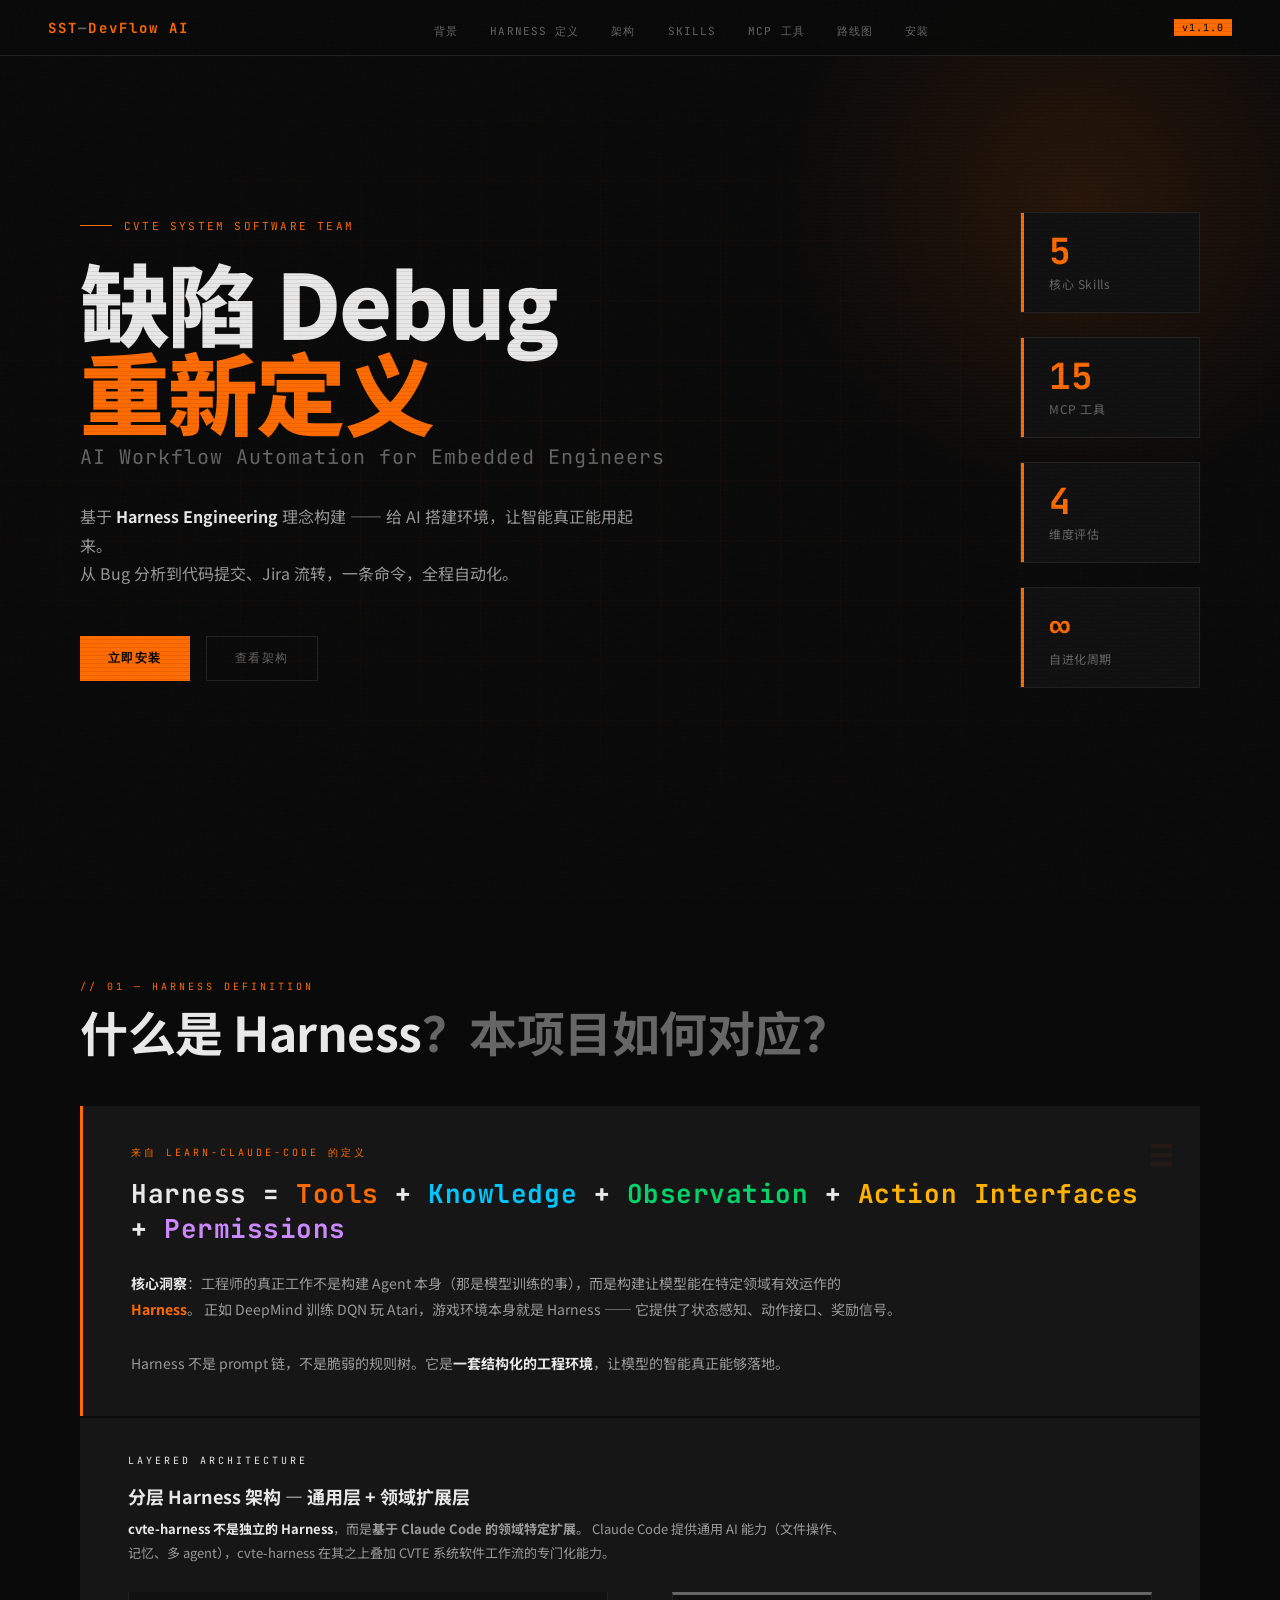
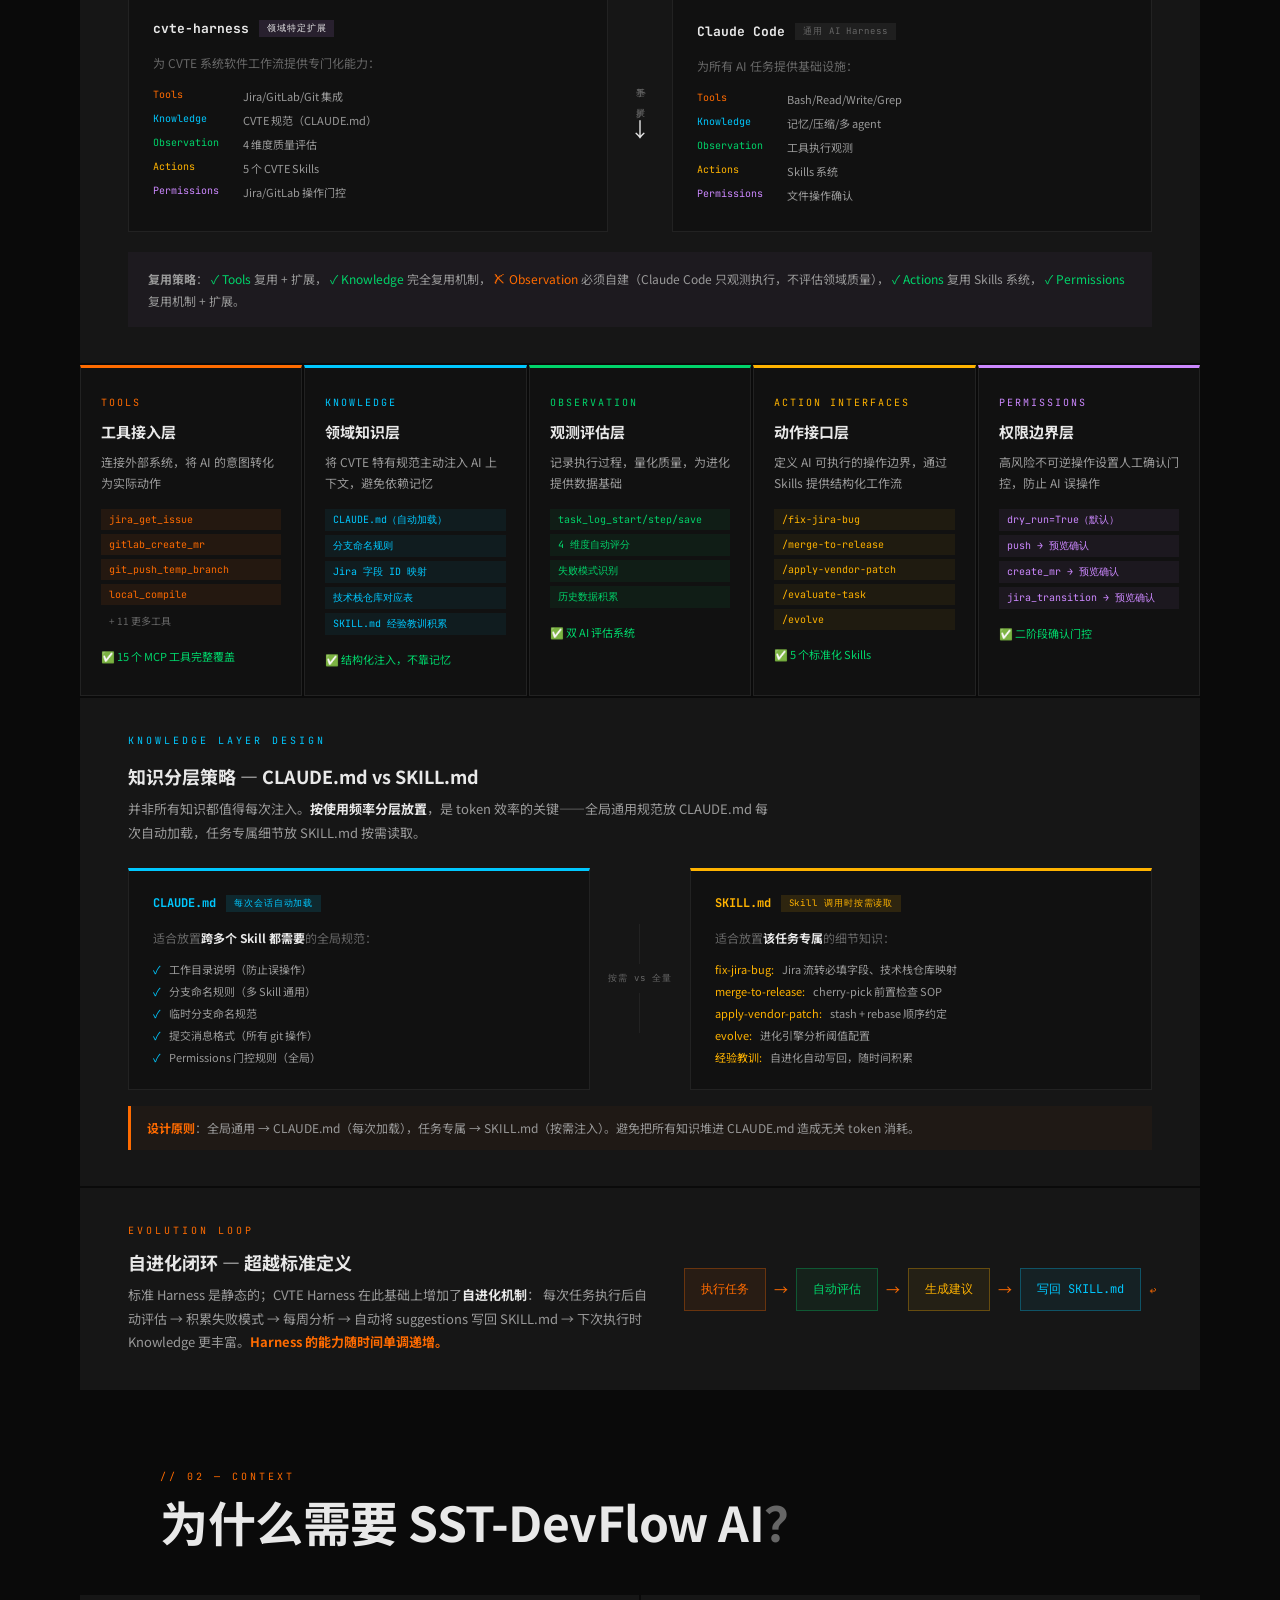
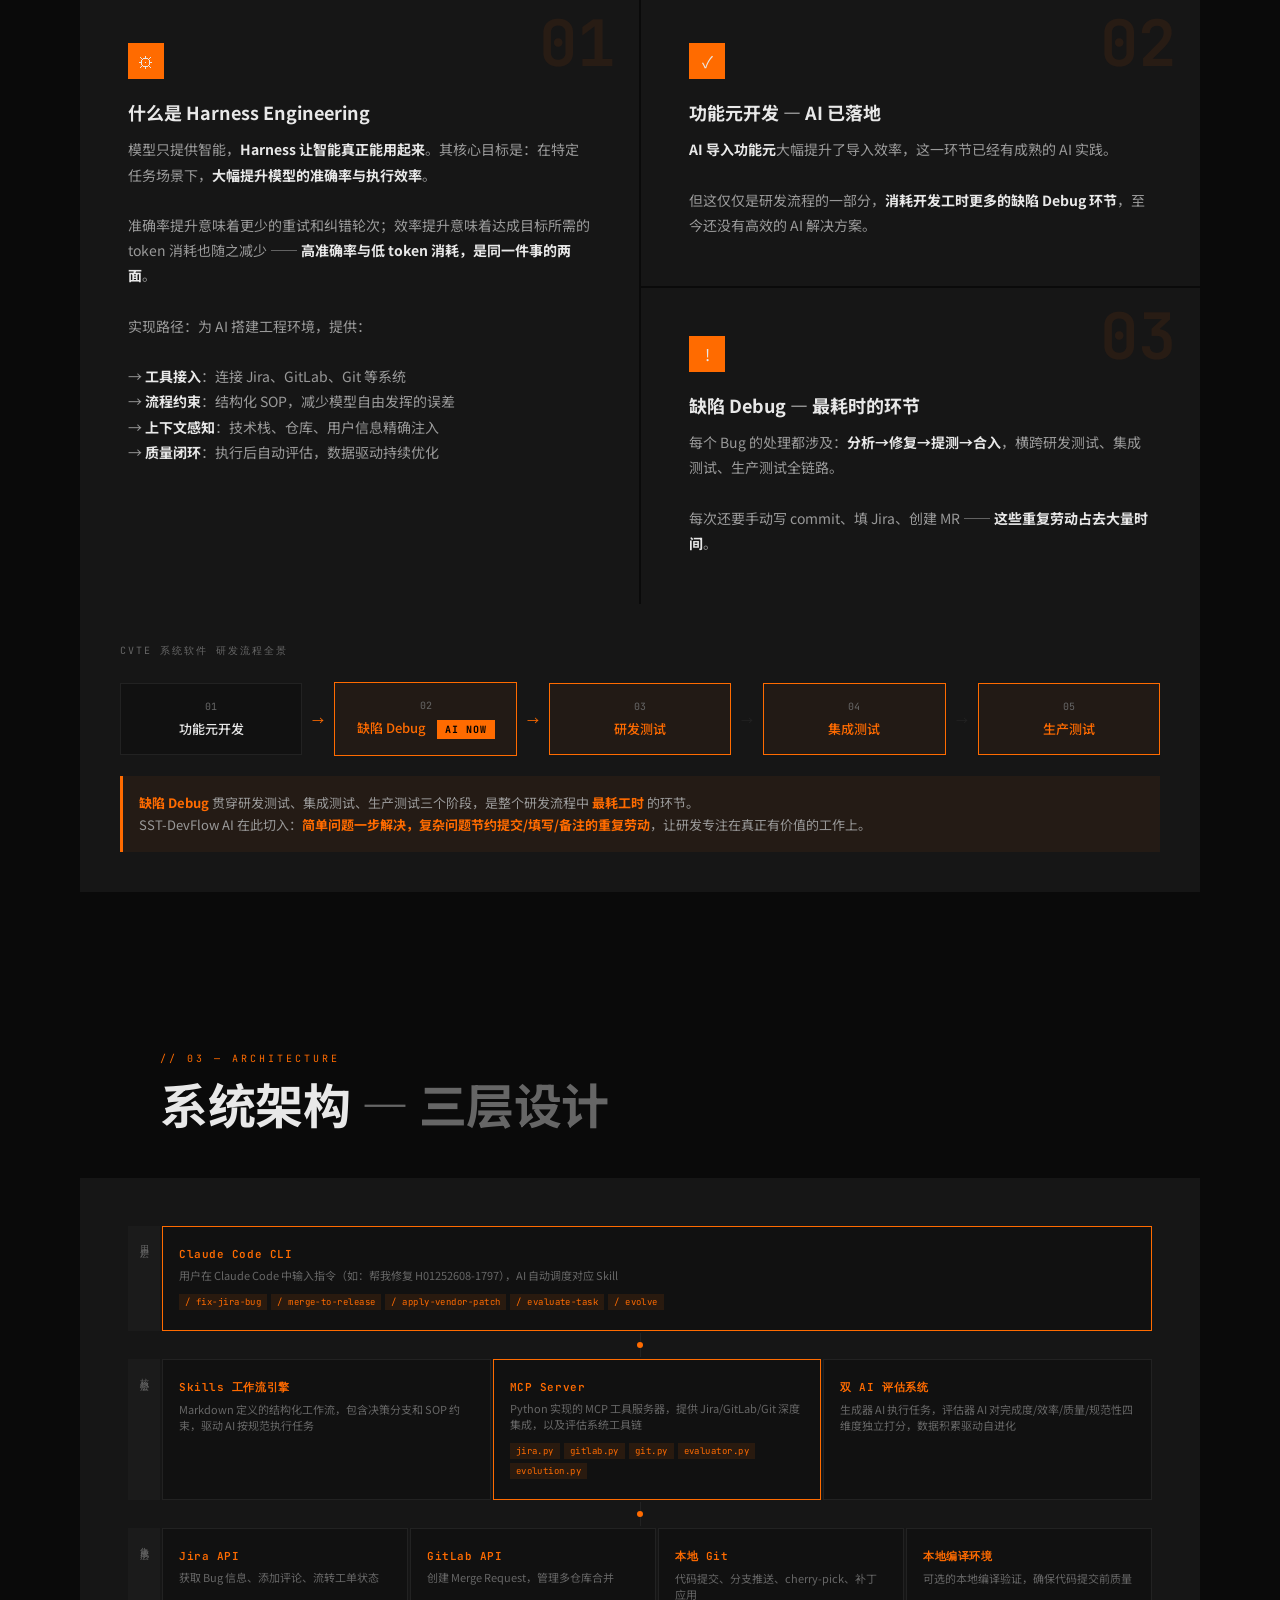
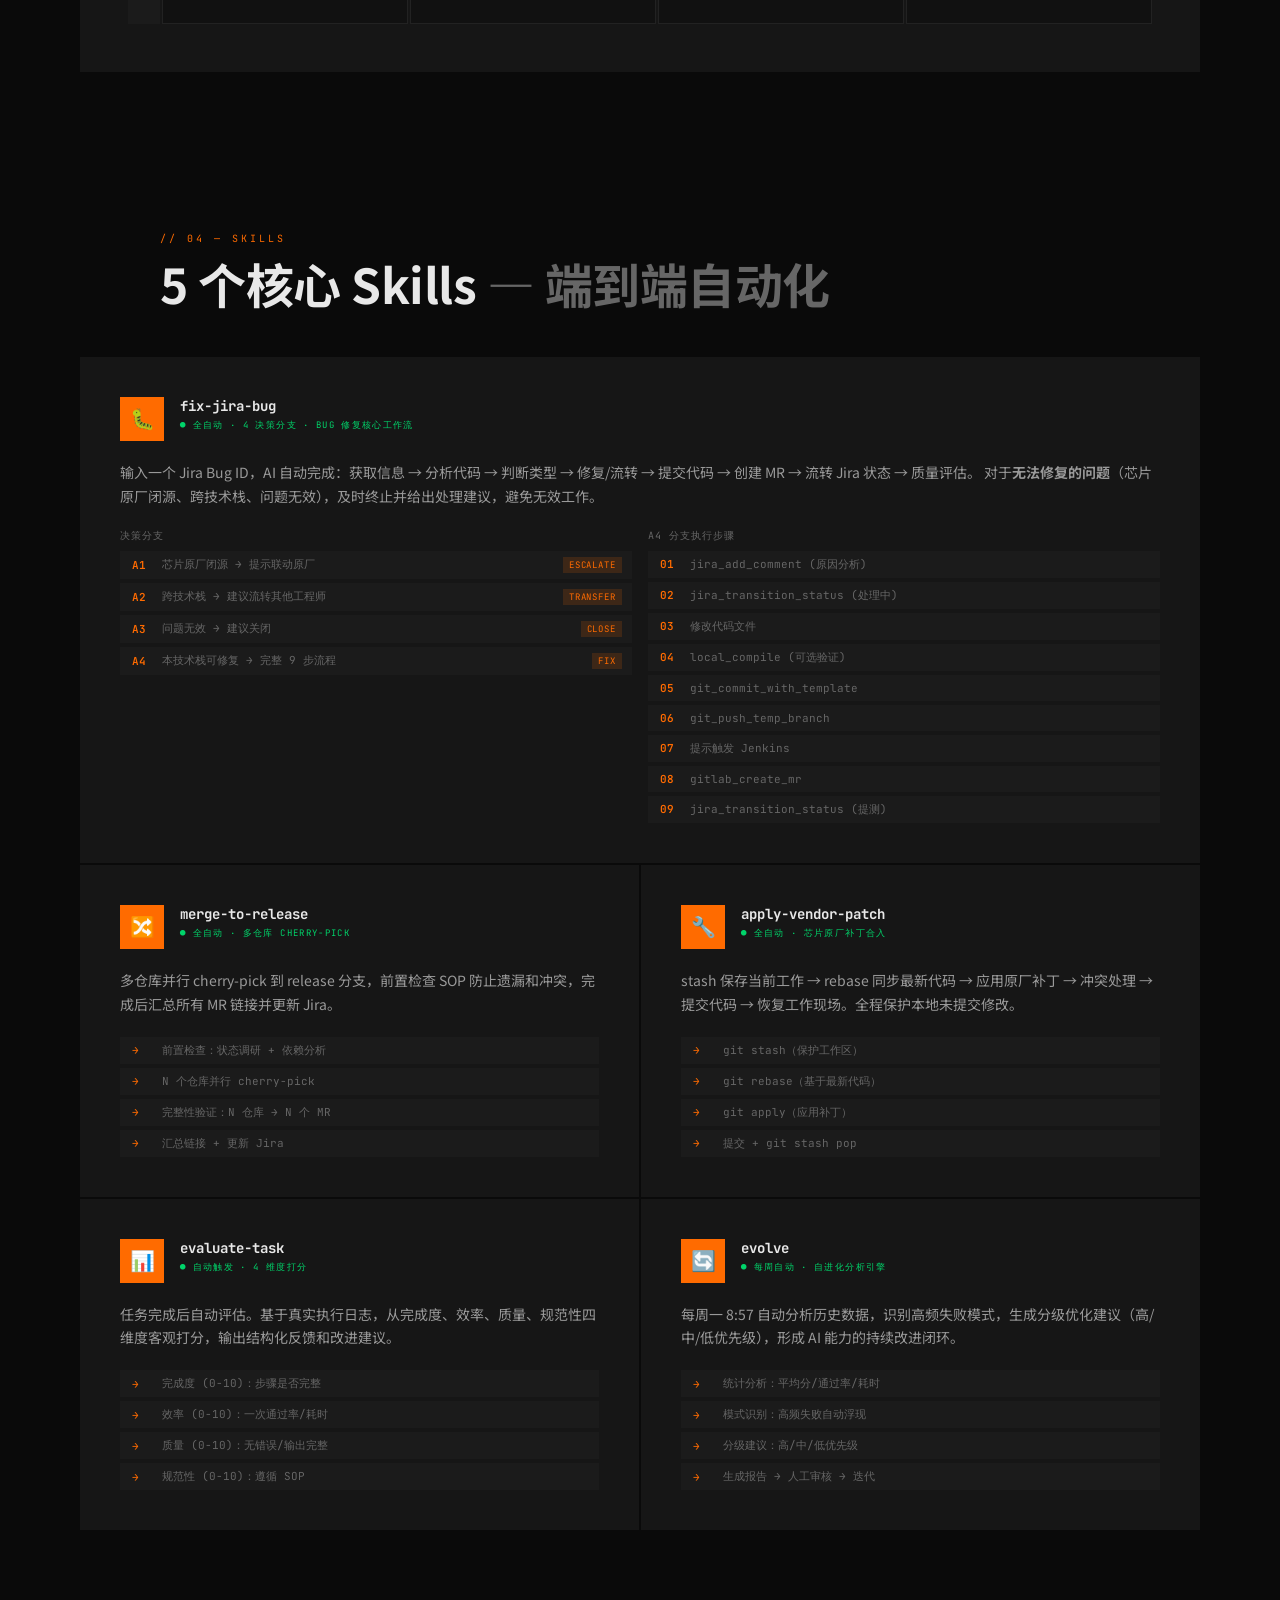
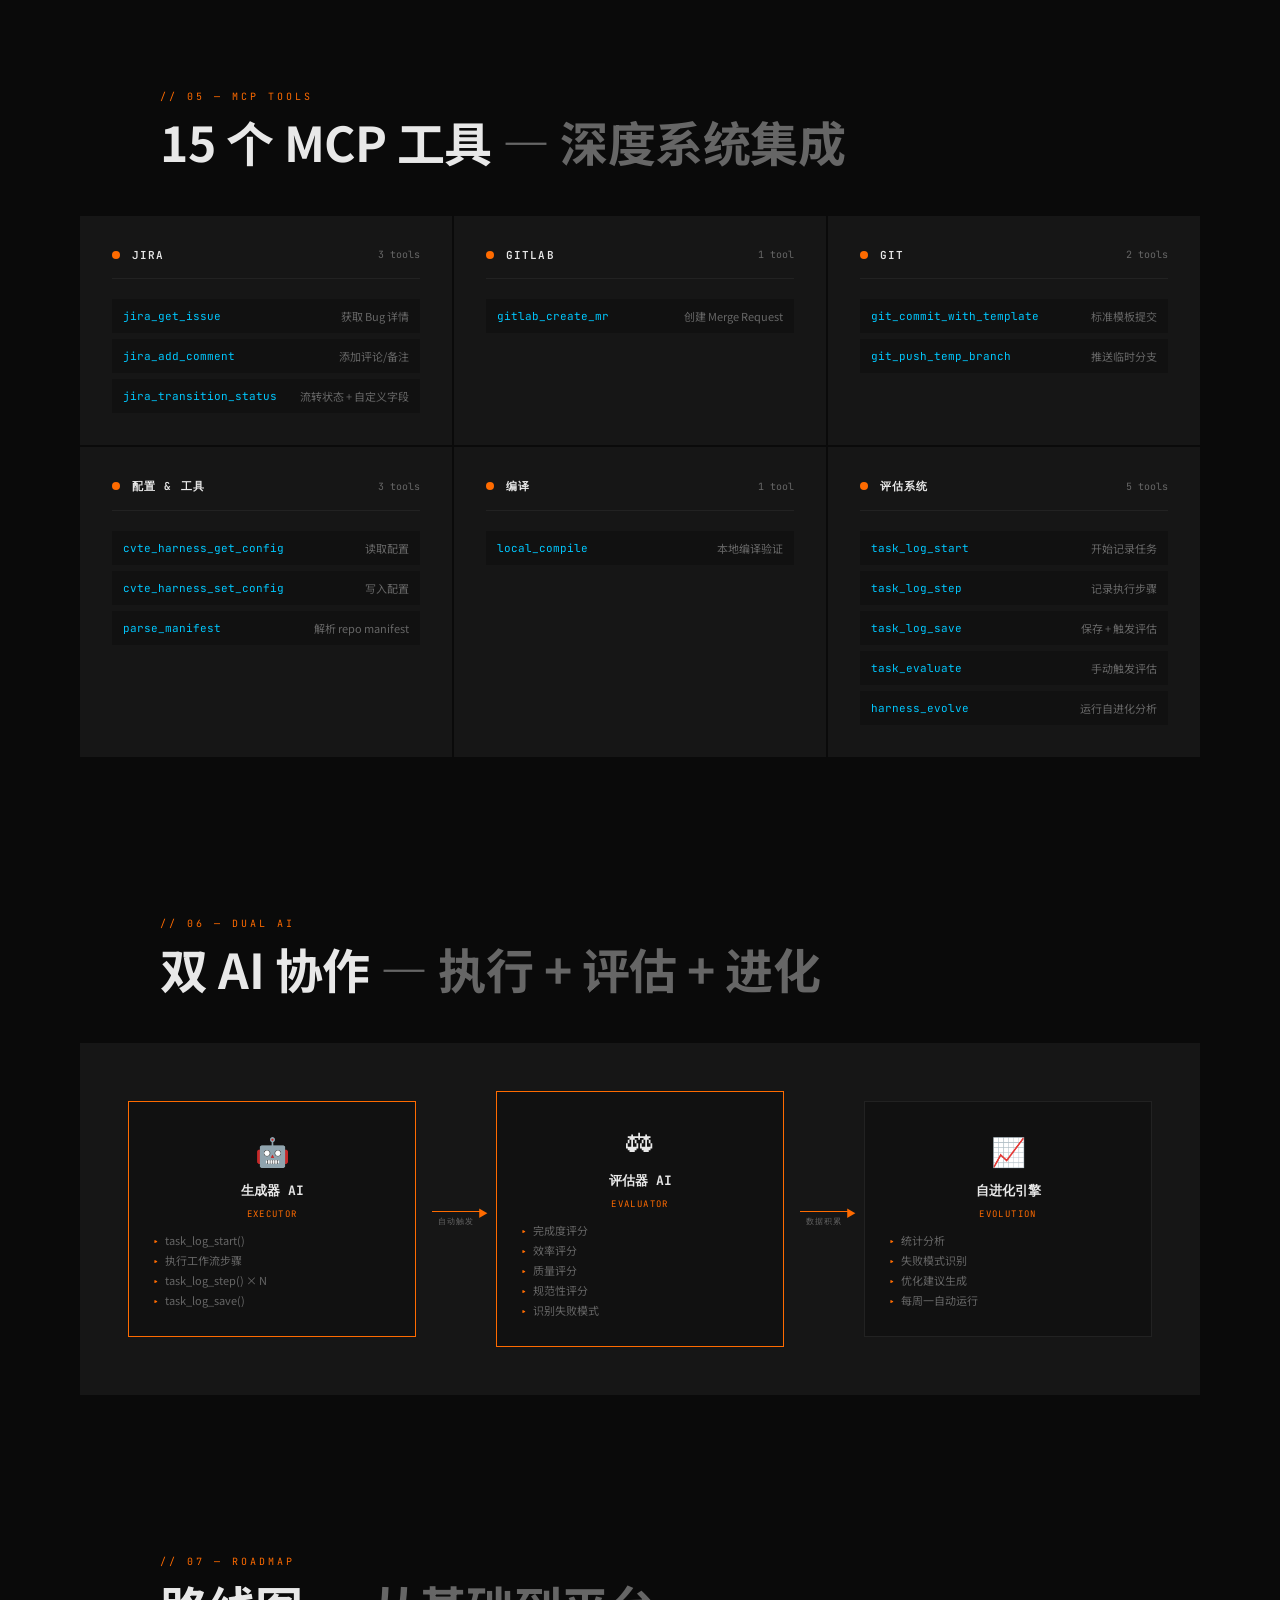
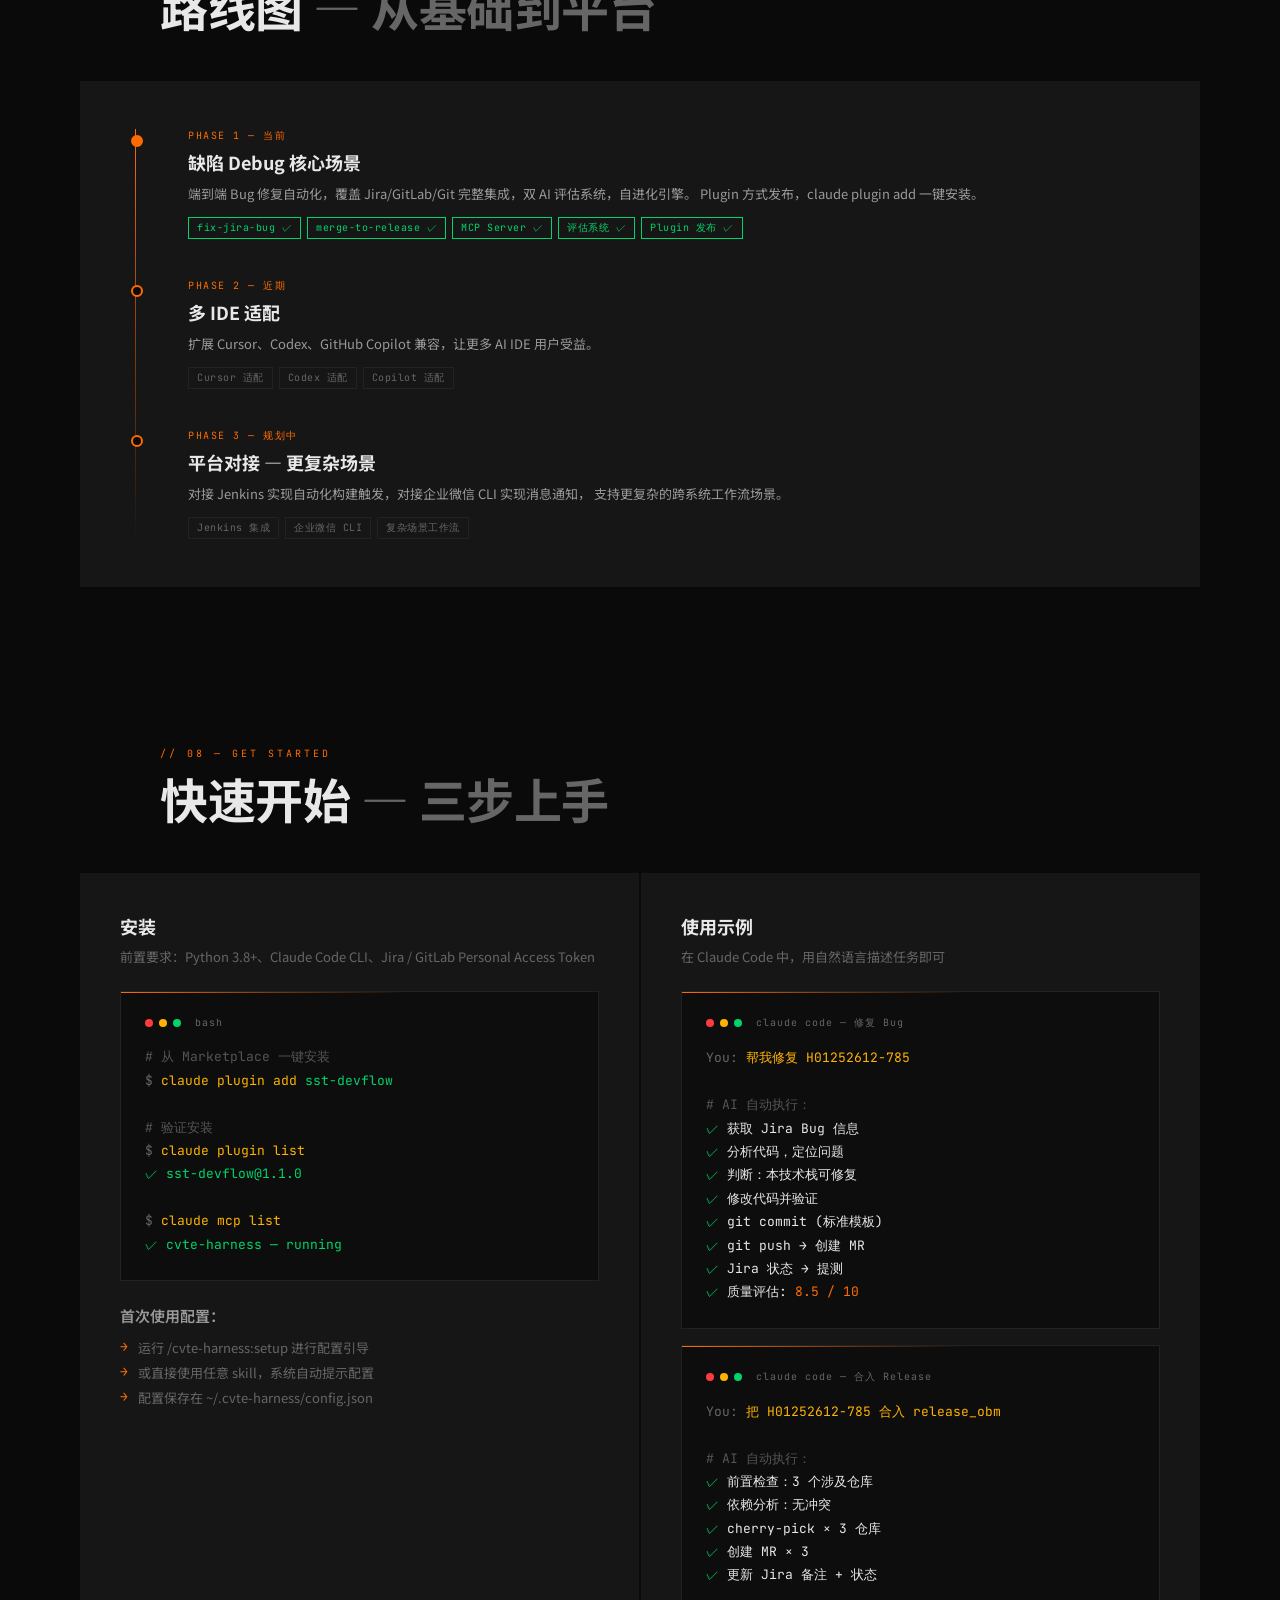
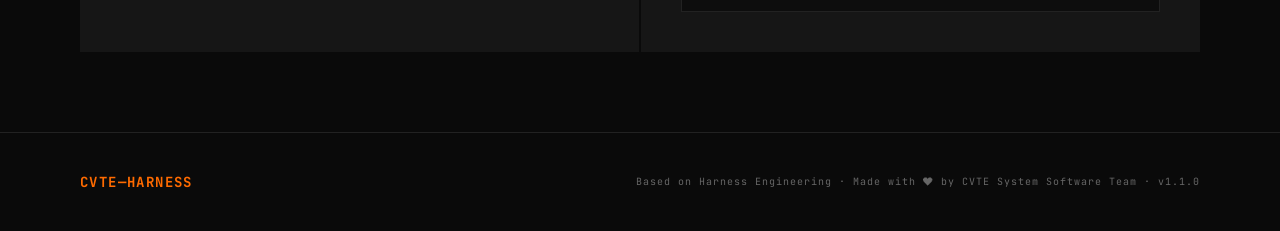
==== commit f8db1b93: "refactor: 安装步骤改为 Marketplace 直接 plugin add，去掉 git clone" ====
--- a/index.html
+++ b/index.html
@@ -2065,15 +2065,12 @@
           <div class="code-dot code-dot-g"></div>
           <div class="code-block-title">bash</div>
         </div>
-        <pre><span class="code-comment"># 1. 克隆仓库</span>
-<span class="code-prompt">$ </span><span class="code-cmd">git clone</span> <span class="code-str">https://github.com/kirk-haodong/cvte-harness.git</span>
-
-<span class="code-comment"># 2. 添加 Plugin（自动安装依赖）</span>
-<span class="code-prompt">$ </span><span class="code-cmd">claude plugin add</span> ./cvte-harness
-
-<span class="code-comment"># 3. 验证安装</span>
+        <pre><span class="code-comment"># 从 Marketplace 一键安装</span>
+<span class="code-prompt">$ </span><span class="code-cmd">claude plugin add</span> <span class="code-str">sst-devflow</span>
+
+<span class="code-comment"># 验证安装</span>
 <span class="code-prompt">$ </span><span class="code-cmd">claude plugin list</span>
-<span class="code-str">✓ cvte-harness@1.1.0</span>
+<span class="code-str">✓ sst-devflow@1.1.0</span>
 
 <span class="code-prompt">$ </span><span class="code-cmd">claude mcp list</span>
 <span class="code-str">✓ cvte-harness — running</span></pre>
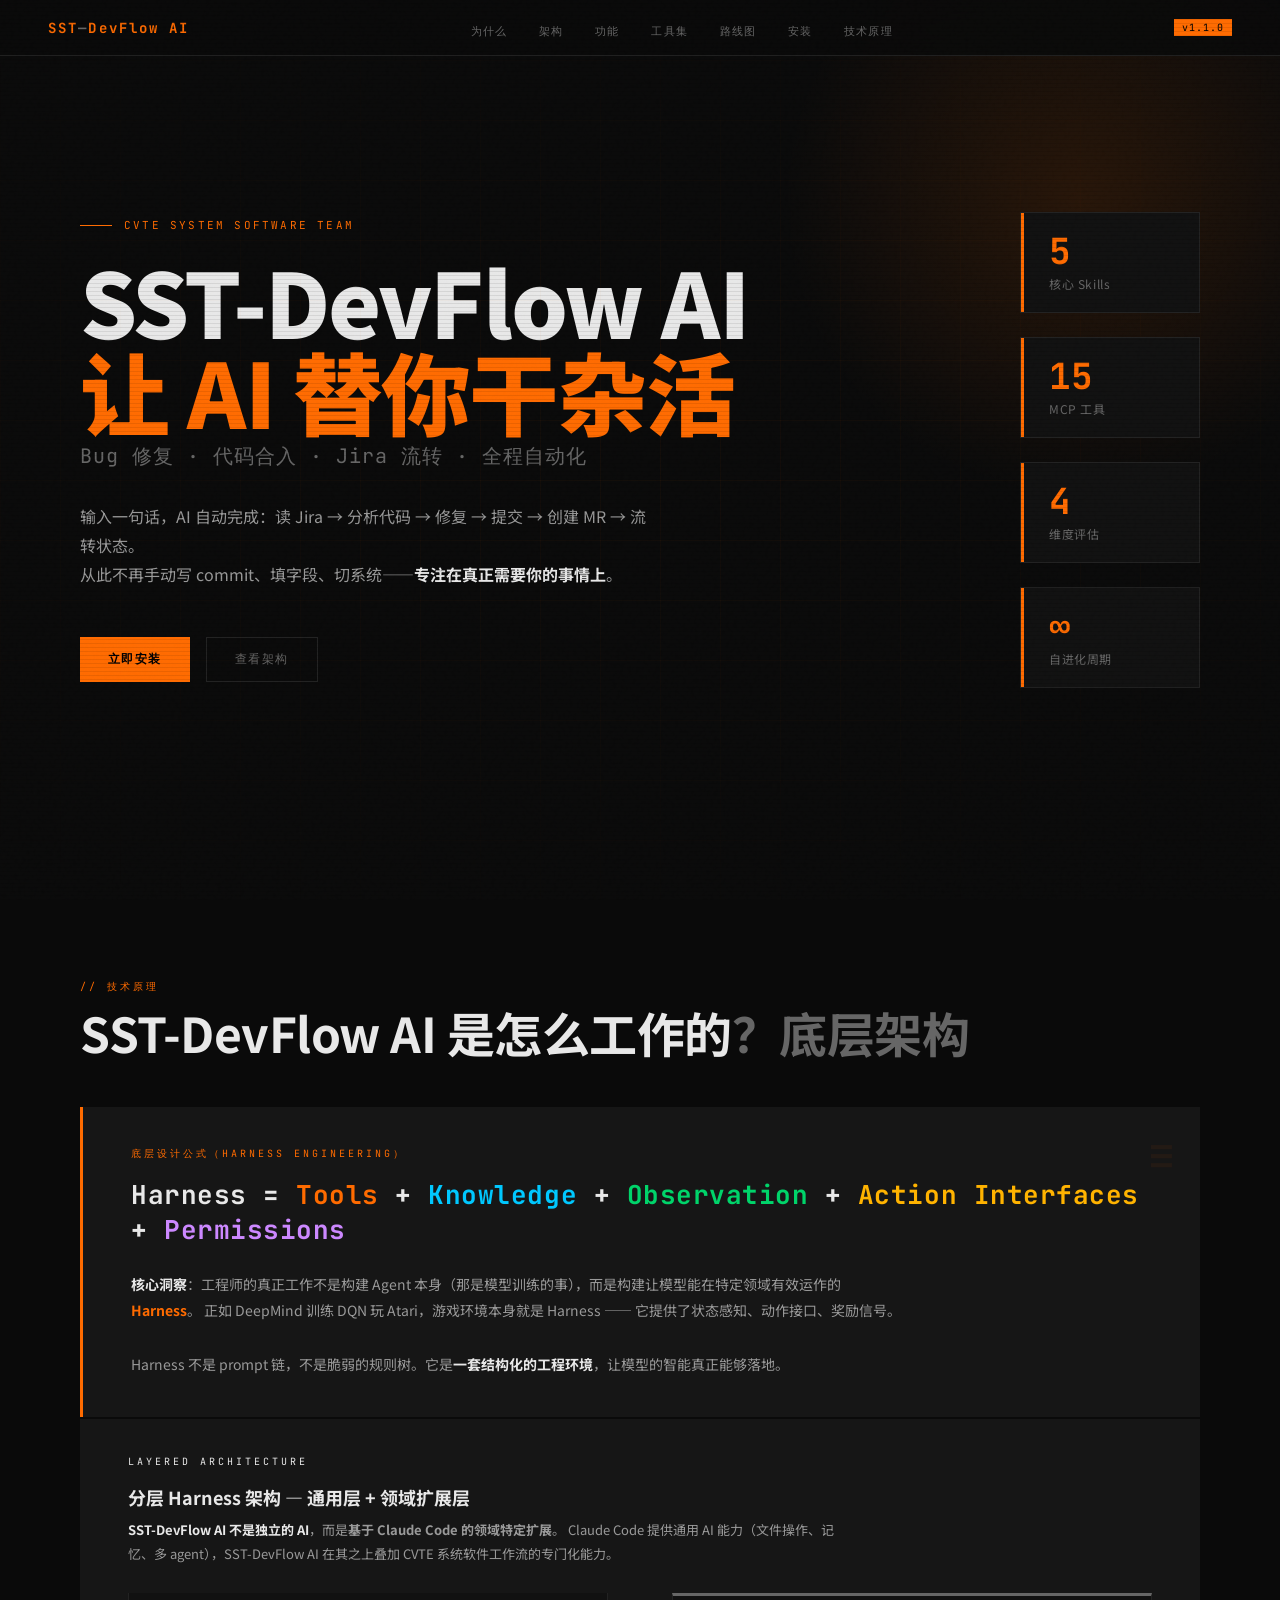
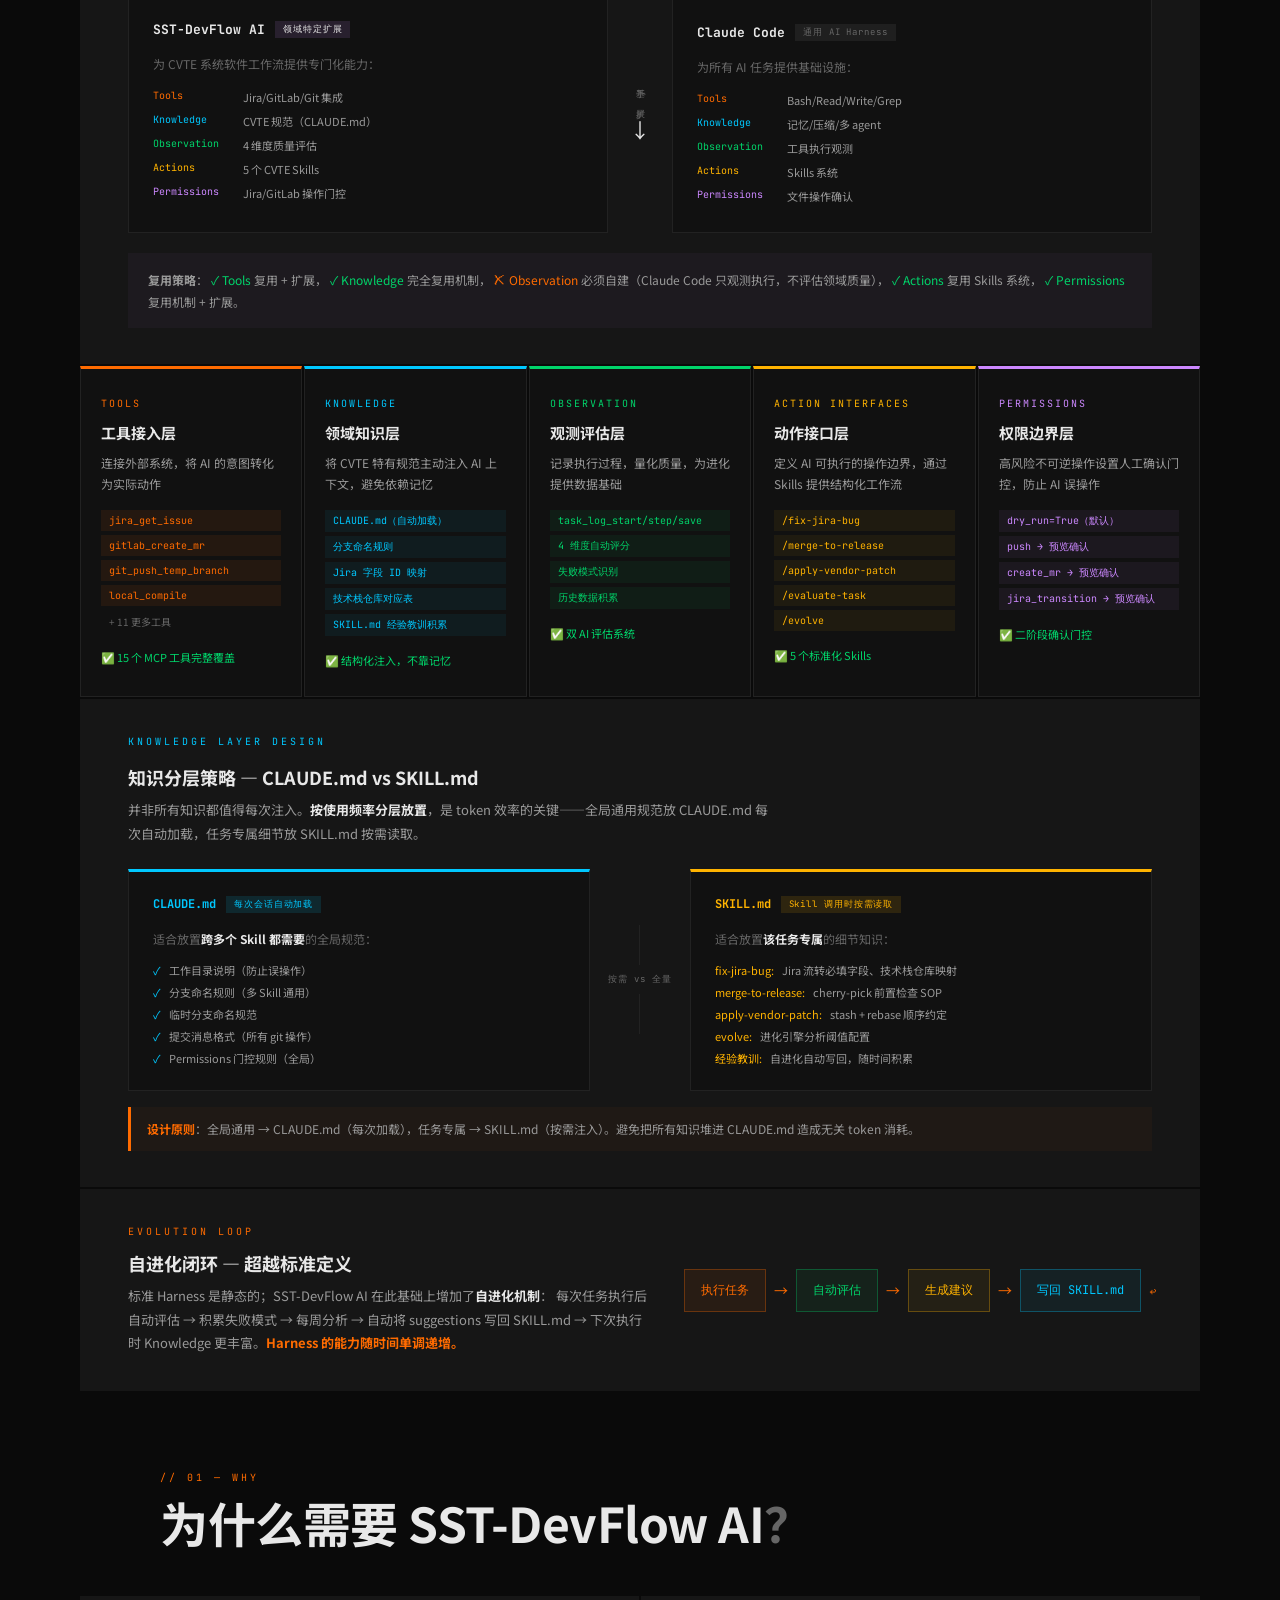
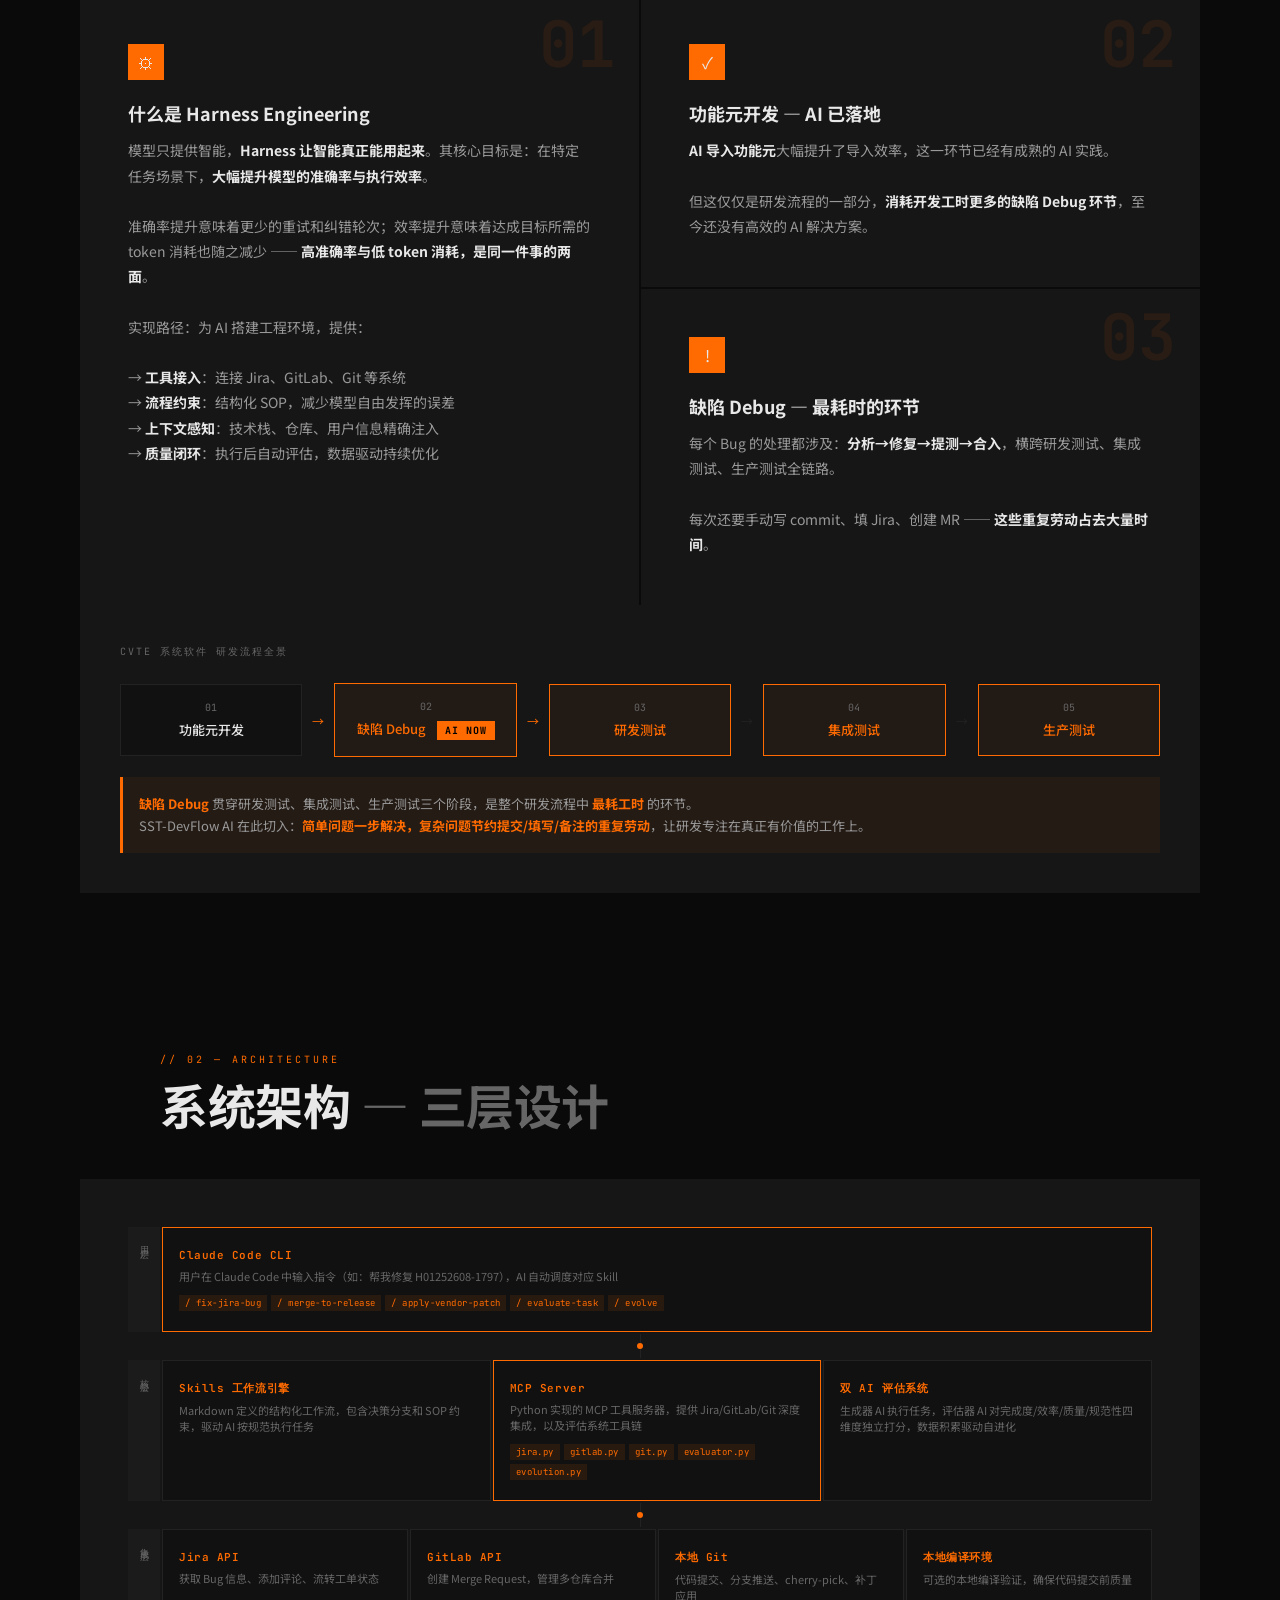
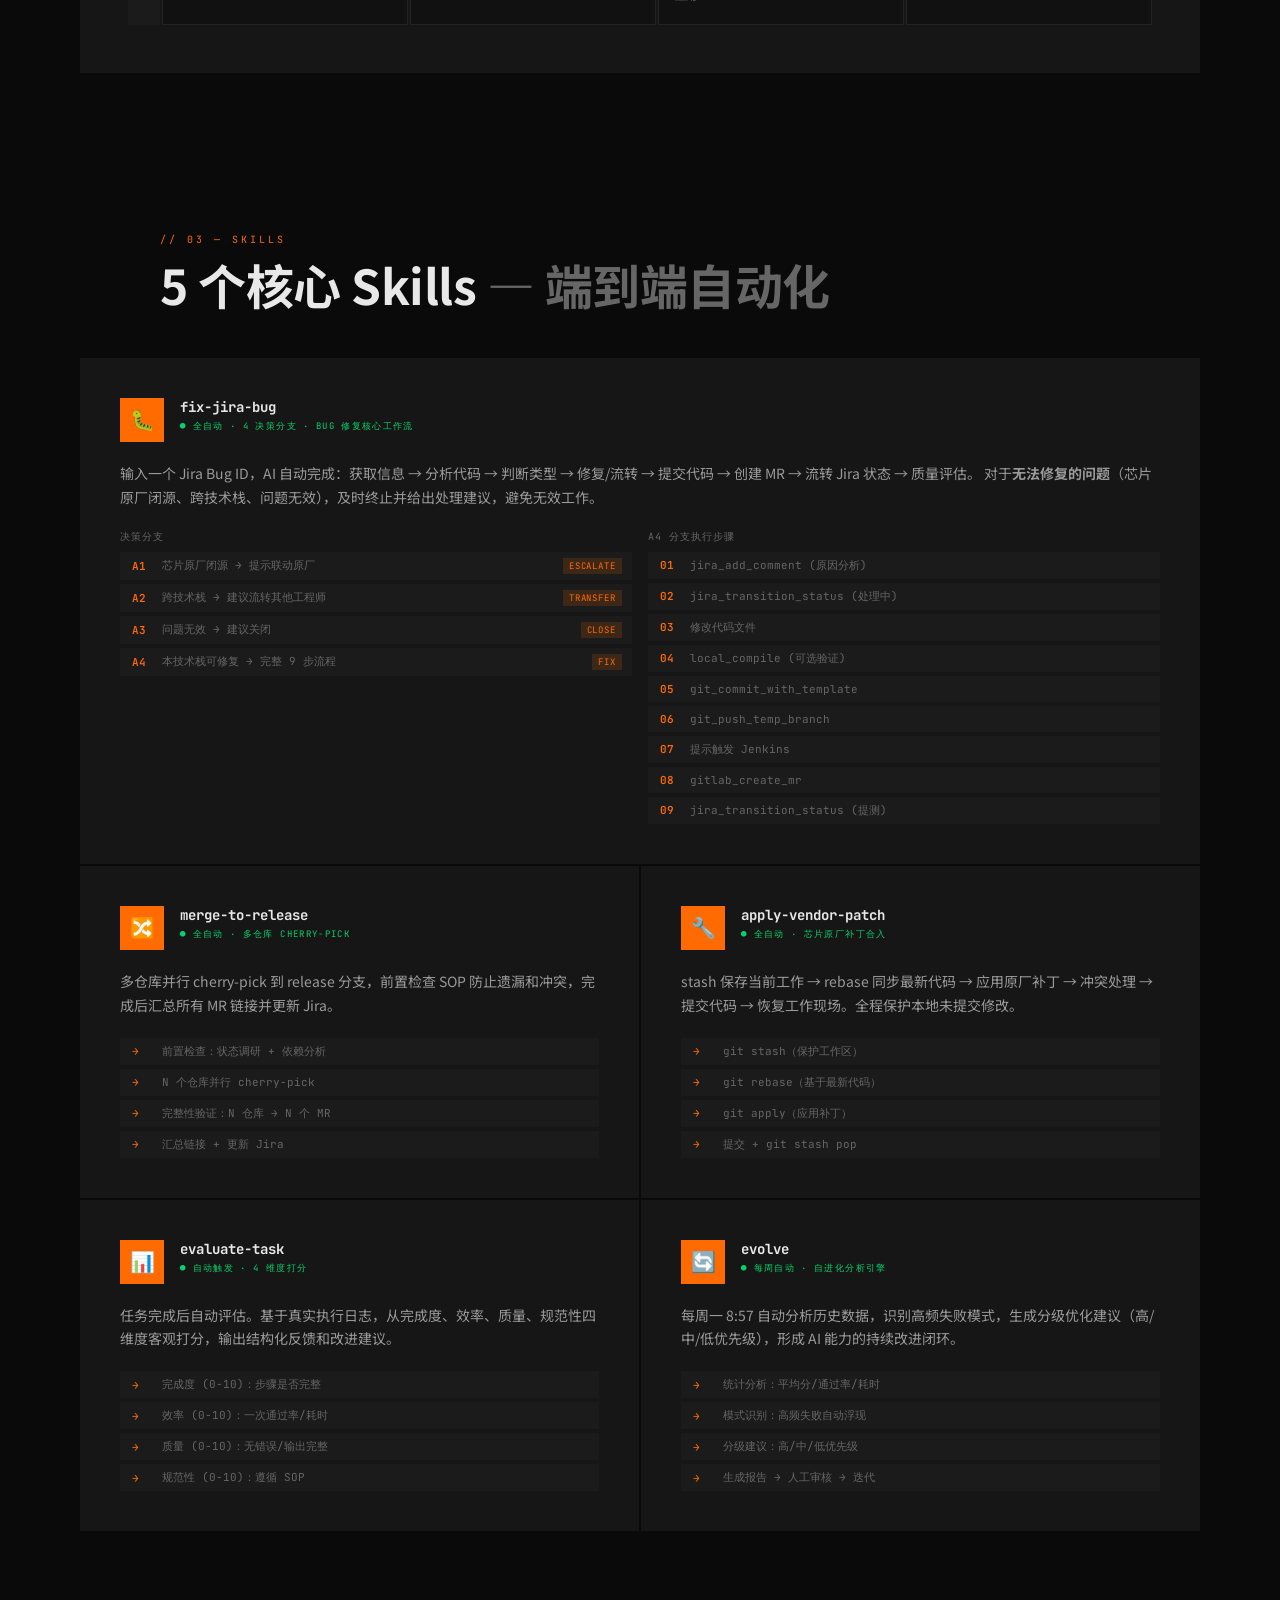
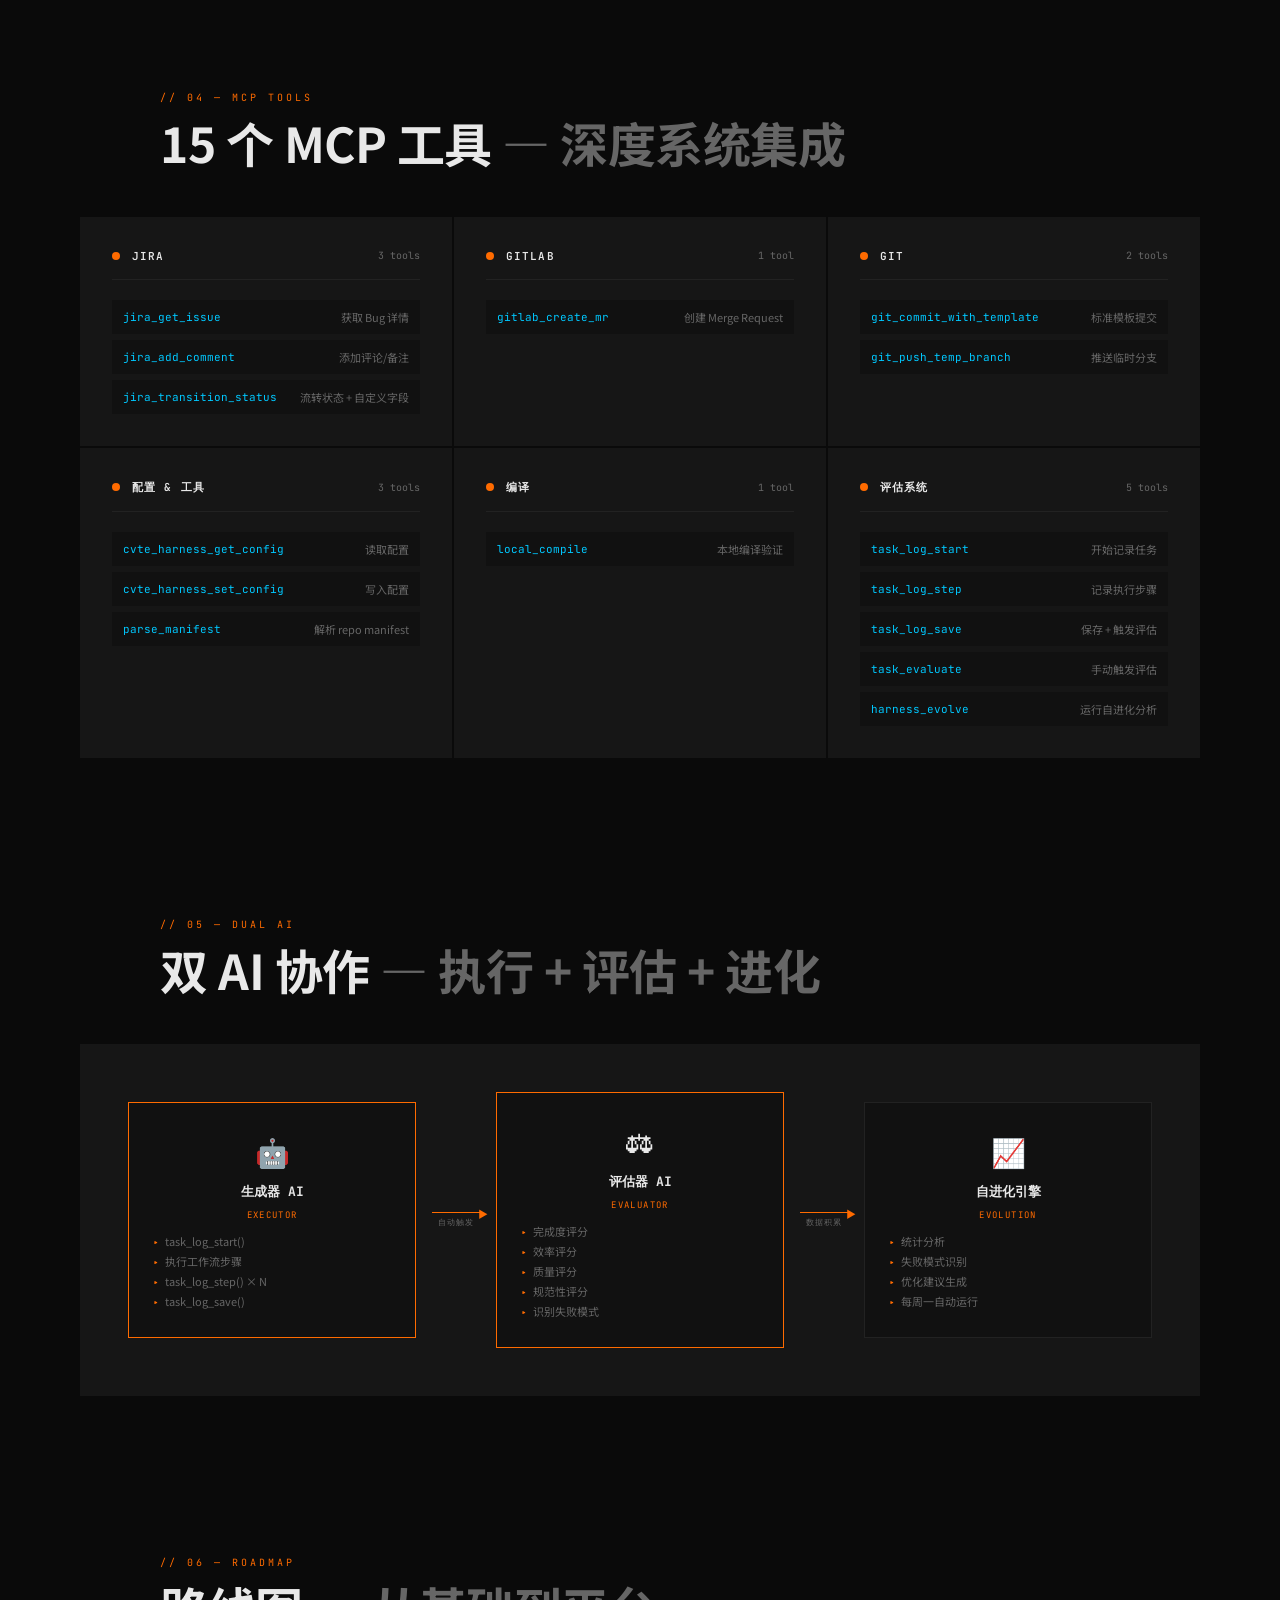
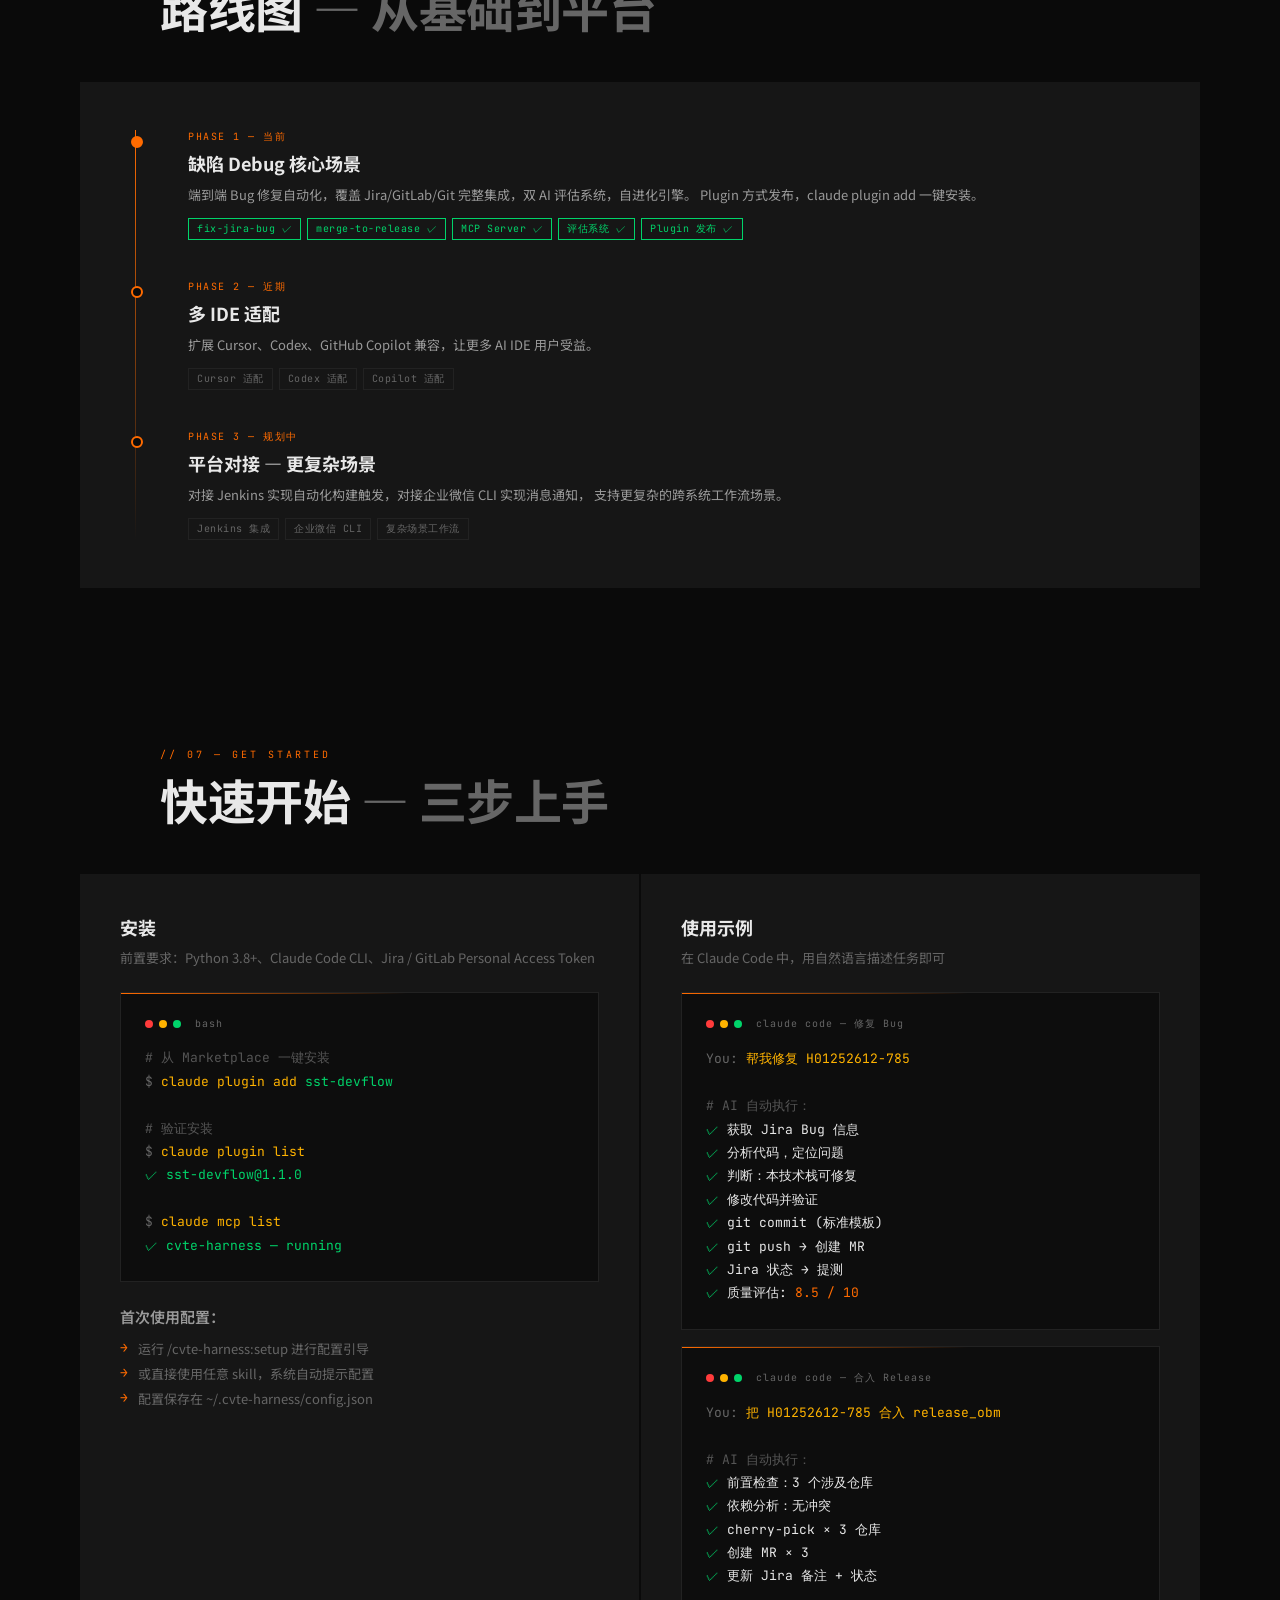
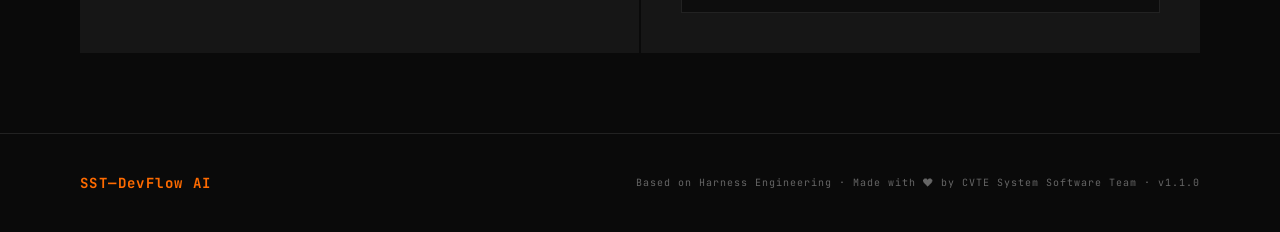
==== commit 42889ac6: "refactor: 重构信息架构——Hero 突出产品名，技术原理章节后移，统一品牌概念" ====
--- a/index.html
+++ b/index.html
@@ -1120,13 +1120,13 @@
 <nav>
   <div class="nav-logo">SST<span>—</span>DevFlow AI</div>
   <ul class="nav-links">
-    <li><a href="#background">背景</a></li>
-    <li><a href="#harness-def">Harness 定义</a></li>
+    <li><a href="#background">为什么</a></li>
     <li><a href="#architecture">架构</a></li>
-    <li><a href="#skills">Skills</a></li>
-    <li><a href="#mcp">MCP 工具</a></li>
+    <li><a href="#skills">功能</a></li>
+    <li><a href="#mcp">工具集</a></li>
     <li><a href="#roadmap">路线图</a></li>
     <li><a href="#install">安装</a></li>
+    <li><a href="#harness-def">技术原理</a></li>
   </ul>
   <span class="nav-badge">v1.1.0</span>
 </nav>
@@ -1139,15 +1139,15 @@
   <div class="hero-tag">CVTE System Software Team</div>
 
   <h1 class="hero-title">
-    缺陷 Debug<br>
-    <span class="accent">重新定义</span>
+    SST-DevFlow AI<br>
+    <span class="accent">让 AI 替你干杂活</span>
   </h1>
 
-  <div class="hero-subtitle-en">AI Workflow Automation for Embedded Engineers</div>
+  <div class="hero-subtitle-en">Bug 修复 · 代码合入 · Jira 流转 · 全程自动化</div>
 
   <p class="hero-desc">
-    基于 <strong>Harness Engineering</strong> 理念构建 —— 给 AI 搭建环境，让智能真正能用起来。<br>
-    从 Bug 分析到代码提交、Jira 流转，一条命令，全程自动化。
+    输入一句话，AI 自动完成：读 Jira → 分析代码 → 修复 → 提交 → 创建 MR → 流转状态。<br>
+    从此不再手动写 commit、填字段、切系统——<strong>专注在真正需要你的事情上</strong>。
   </p>
 
   <div class="hero-cta-row">
@@ -1178,15 +1178,15 @@
 <!-- BACKGROUND -->
 <section id="harness-def">
   <div class="section-header fade-in">
-    <div class="section-label">// 01 — Harness Definition</div>
-    <h2 class="section-title">什么是 Harness<span class="dim">？本项目如何对应？</span></h2>
+    <div class="section-label">// 技术原理</div>
+    <h2 class="section-title">SST-DevFlow AI 是怎么工作的<span class="dim">？底层架构</span></h2>
   </div>
 
   <!-- 公式说明 -->
   <div class="fade-in" style="padding: 0 80px; margin-bottom: 2px;">
     <div style="background: var(--bg-panel); padding: 40px 48px; border-left: 3px solid var(--orange); position: relative; overflow: hidden;">
       <div style="position: absolute; top: 16px; right: 24px; font-family: 'JetBrains Mono', monospace; font-size: 48px; font-weight: 700; color: rgba(255,107,0,0.06); user-select: none;">≡</div>
-      <div style="font-family: 'JetBrains Mono', monospace; font-size: 10px; letter-spacing: 0.3em; color: var(--orange); text-transform: uppercase; margin-bottom: 16px;">来自 learn-claude-code 的定义</div>
+      <div style="font-family: 'JetBrains Mono', monospace; font-size: 10px; letter-spacing: 0.3em; color: var(--orange); text-transform: uppercase; margin-bottom: 16px;">底层设计公式（Harness Engineering）</div>
       <div style="font-family: 'JetBrains Mono', monospace; font-size: clamp(16px, 2.5vw, 26px); font-weight: 700; color: var(--text); margin-bottom: 24px; letter-spacing: 0.02em;">
         Harness = <span style="color: var(--orange);">Tools</span> + <span style="color: var(--cyan);">Knowledge</span> + <span style="color: var(--green);">Observation</span> + <span style="color: var(--amber);">Action Interfaces</span> + <span style="color: #CC88FF;">Permissions</span>
       </div>
@@ -1204,8 +1204,8 @@
       <div style="font-family: 'JetBrains Mono', monospace; font-size: 10px; letter-spacing: 0.3em; color: var(--purple); text-transform: uppercase; margin-bottom: 16px;">Layered Architecture</div>
       <div style="font-size: 18px; font-weight: 700; color: var(--text); margin-bottom: 8px;">分层 Harness 架构 — 通用层 + 领域扩展层</div>
       <div style="font-size: 13px; color: var(--text-mid); line-height: 1.8; margin-bottom: 28px; max-width: 720px;">
-        <strong style="color: var(--text);">cvte-harness 不是独立的 Harness</strong>，而是<strong style="color: var(--purple);">基于 Claude Code 的领域特定扩展</strong>。
-        Claude Code 提供通用 AI 能力（文件操作、记忆、多 agent），cvte-harness 在其之上叠加 CVTE 系统软件工作流的专门化能力。
+        <strong style="color: var(--text);">SST-DevFlow AI 不是独立的 AI</strong>，而是<strong style="color: var(--purple);">基于 Claude Code 的领域特定扩展</strong>。
+        Claude Code 提供通用 AI 能力（文件操作、记忆、多 agent），SST-DevFlow AI 在其之上叠加 CVTE 系统软件工作流的专门化能力。
       </div>
 
       <!-- 两层架构对比 -->
@@ -1214,7 +1214,7 @@
         <!-- cvte-harness 层 -->
         <div style="background: var(--bg-card); border: 1px solid var(--border); border-top: 3px solid var(--purple); padding: 28px 24px;">
           <div style="display: flex; align-items: center; gap: 10px; margin-bottom: 16px;">
-            <div style="font-family: 'JetBrains Mono', monospace; font-size: 13px; font-weight: 700; color: var(--purple);">cvte-harness</div>
+            <div style="font-family: 'JetBrains Mono', monospace; font-size: 13px; font-weight: 700; color: var(--purple);">SST-DevFlow AI</div>
             <div style="font-family: 'JetBrains Mono', monospace; font-size: 9px; background: rgba(204,136,255,0.12); color: var(--purple); padding: 2px 8px; letter-spacing: 0.1em;">领域特定扩展</div>
           </div>
           <div style="font-size: 12px; color: var(--text-dim); margin-bottom: 16px; line-height: 1.6;">为 CVTE 系统软件工作流提供专门化能力：</div>
@@ -1463,7 +1463,7 @@
         <div style="font-family: 'JetBrains Mono', monospace; font-size: 10px; letter-spacing: 0.3em; color: var(--orange); text-transform: uppercase; margin-bottom: 12px;">Evolution Loop</div>
         <div style="font-size: 18px; font-weight: 700; color: var(--text); margin-bottom: 8px;">自进化闭环 — 超越标准定义</div>
         <div style="font-size: 13px; color: var(--text-mid); line-height: 1.8; max-width: 520px;">
-          标准 Harness 是静态的；CVTE Harness 在此基础上增加了<strong style="color: var(--text);">自进化机制</strong>：
+          标准 Harness 是静态的；SST-DevFlow AI 在此基础上增加了<strong style="color: var(--text);">自进化机制</strong>：
           每次任务执行后自动评估 → 积累失败模式 → 每周分析 → 自动将 suggestions 写回 SKILL.md →
           下次执行时 Knowledge 更丰富。<strong style="color: var(--orange);">Harness 的能力随时间单调递增。</strong>
         </div>
@@ -1484,7 +1484,7 @@
 
 <section id="background">
   <div class="section-header fade-in">
-    <div class="section-label">// 02 — Context</div>
+    <div class="section-label">// 01 — Why</div>
     <h2 class="section-title">为什么需要 SST-DevFlow AI<span class="dim">？</span></h2>
   </div>
 
@@ -1584,7 +1584,7 @@
 <!-- ARCHITECTURE -->
 <section id="architecture">
   <div class="section-header fade-in">
-    <div class="section-label">// 03 — Architecture</div>
+    <div class="section-label">// 02 — Architecture</div>
     <h2 class="section-title">系统架构<span class="dim"> — 三层设计</span></h2>
   </div>
 
@@ -1669,7 +1669,7 @@
 <!-- SKILLS -->
 <section id="skills">
   <div class="section-header fade-in">
-    <div class="section-label">// 04 — Skills</div>
+    <div class="section-label">// 03 — Skills</div>
     <h2 class="section-title">5 个核心 Skills<span class="dim"> — 端到端自动化</span></h2>
   </div>
 
@@ -1793,7 +1793,7 @@
 <!-- MCP TOOLS -->
 <section id="mcp">
   <div class="section-header fade-in">
-    <div class="section-label">// 05 — MCP Tools</div>
+    <div class="section-label">// 04 — MCP Tools</div>
     <h2 class="section-title">15 个 MCP 工具<span class="dim"> — 深度系统集成</span></h2>
   </div>
 
@@ -1925,7 +1925,7 @@
 <!-- DUAL AI -->
 <section id="dual-ai">
   <div class="section-header fade-in">
-    <div class="section-label">// 06 — Dual AI</div>
+    <div class="section-label">// 05 — Dual AI</div>
     <h2 class="section-title">双 AI 协作<span class="dim"> — 执行 + 评估 + 进化</span></h2>
   </div>
 
@@ -1986,7 +1986,7 @@
 <!-- ROADMAP -->
 <section id="roadmap">
   <div class="section-header fade-in">
-    <div class="section-label">// 07 — Roadmap</div>
+    <div class="section-label">// 06 — Roadmap</div>
     <h2 class="section-title">路线图<span class="dim"> — 从基础到平台</span></h2>
   </div>
 
@@ -2046,7 +2046,7 @@
 <!-- INSTALL -->
 <section id="install">
   <div class="section-header fade-in">
-    <div class="section-label">// 08 — Get Started</div>
+    <div class="section-label">// 07 — Get Started</div>
     <h2 class="section-title">快速开始<span class="dim"> — 三步上手</span></h2>
   </div>
 
@@ -2144,7 +2144,7 @@
 
 <!-- FOOTER -->
 <footer>
-  <div class="footer-logo">CVTE—HARNESS</div>
+  <div class="footer-logo">SST—DevFlow AI</div>
   <div class="footer-credit">
     Based on Harness Engineering · Made with ❤ by CVTE System Software Team · v1.1.0
   </div>
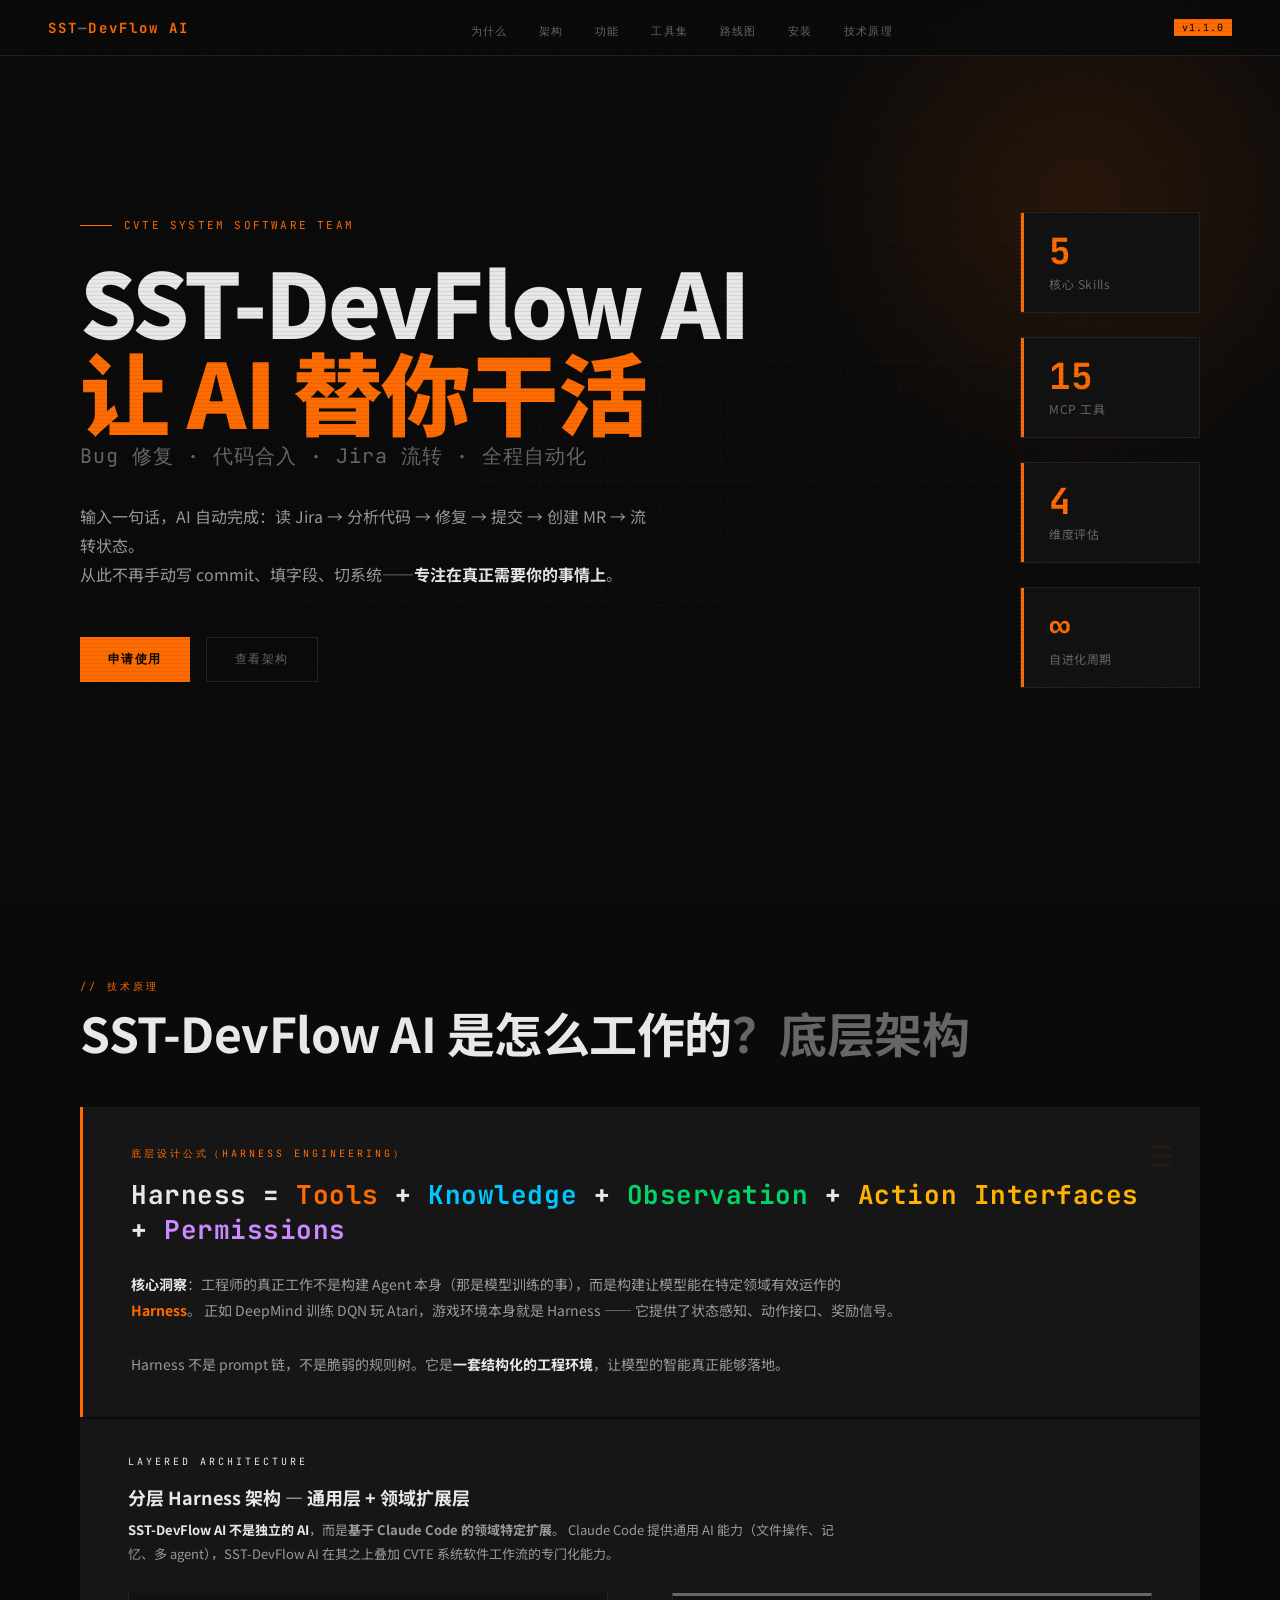
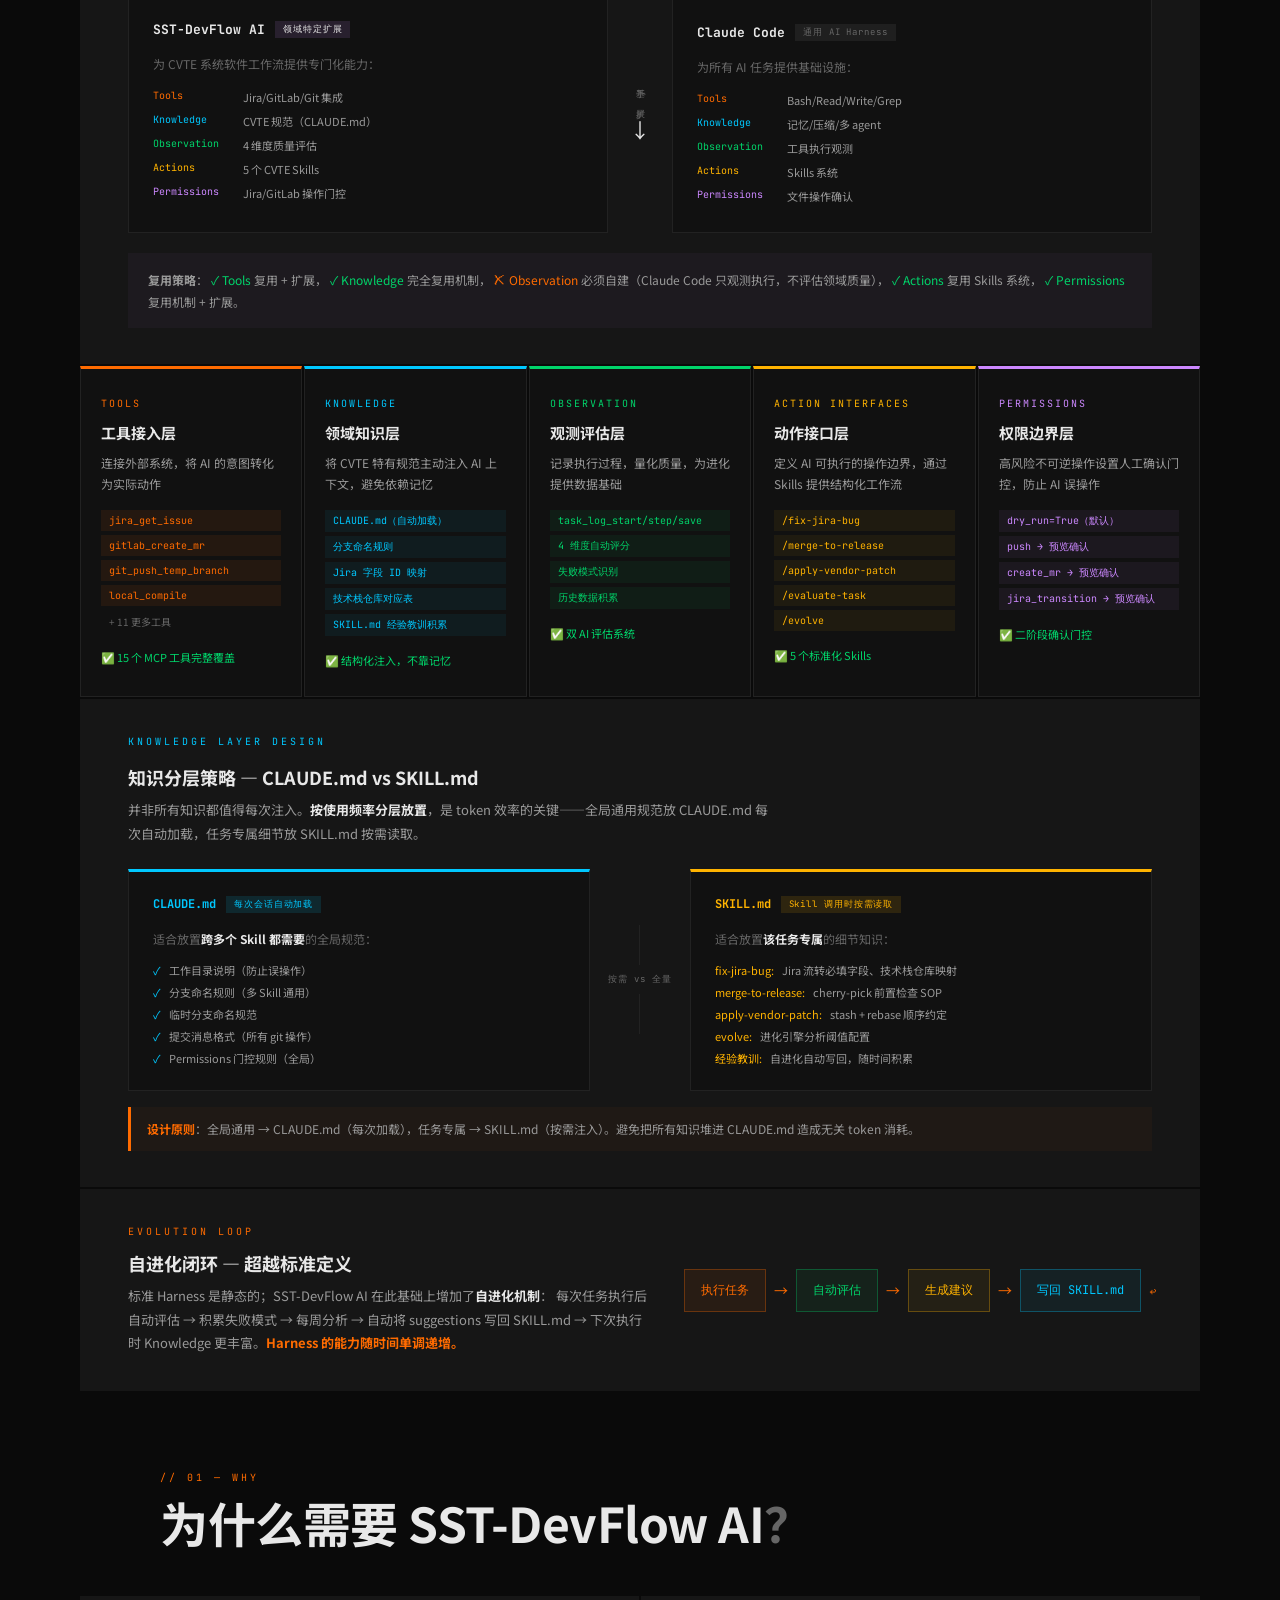
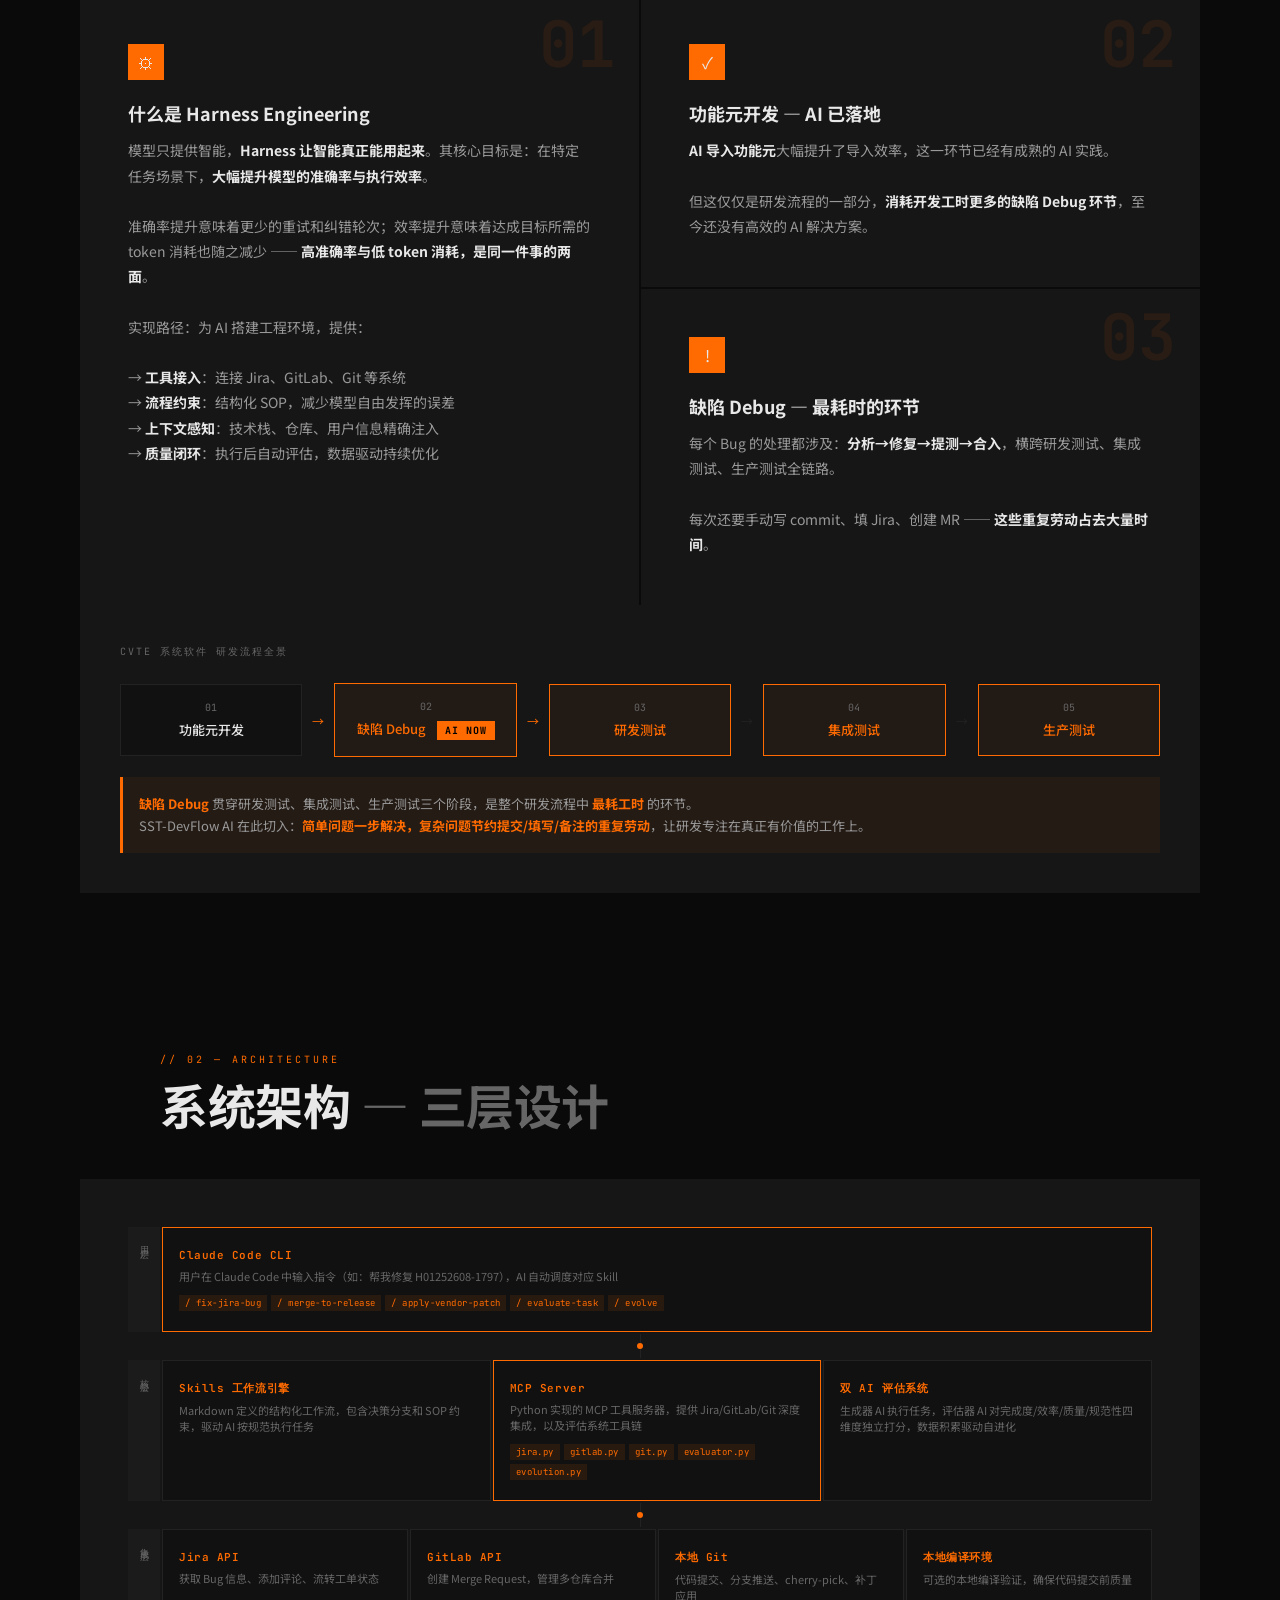
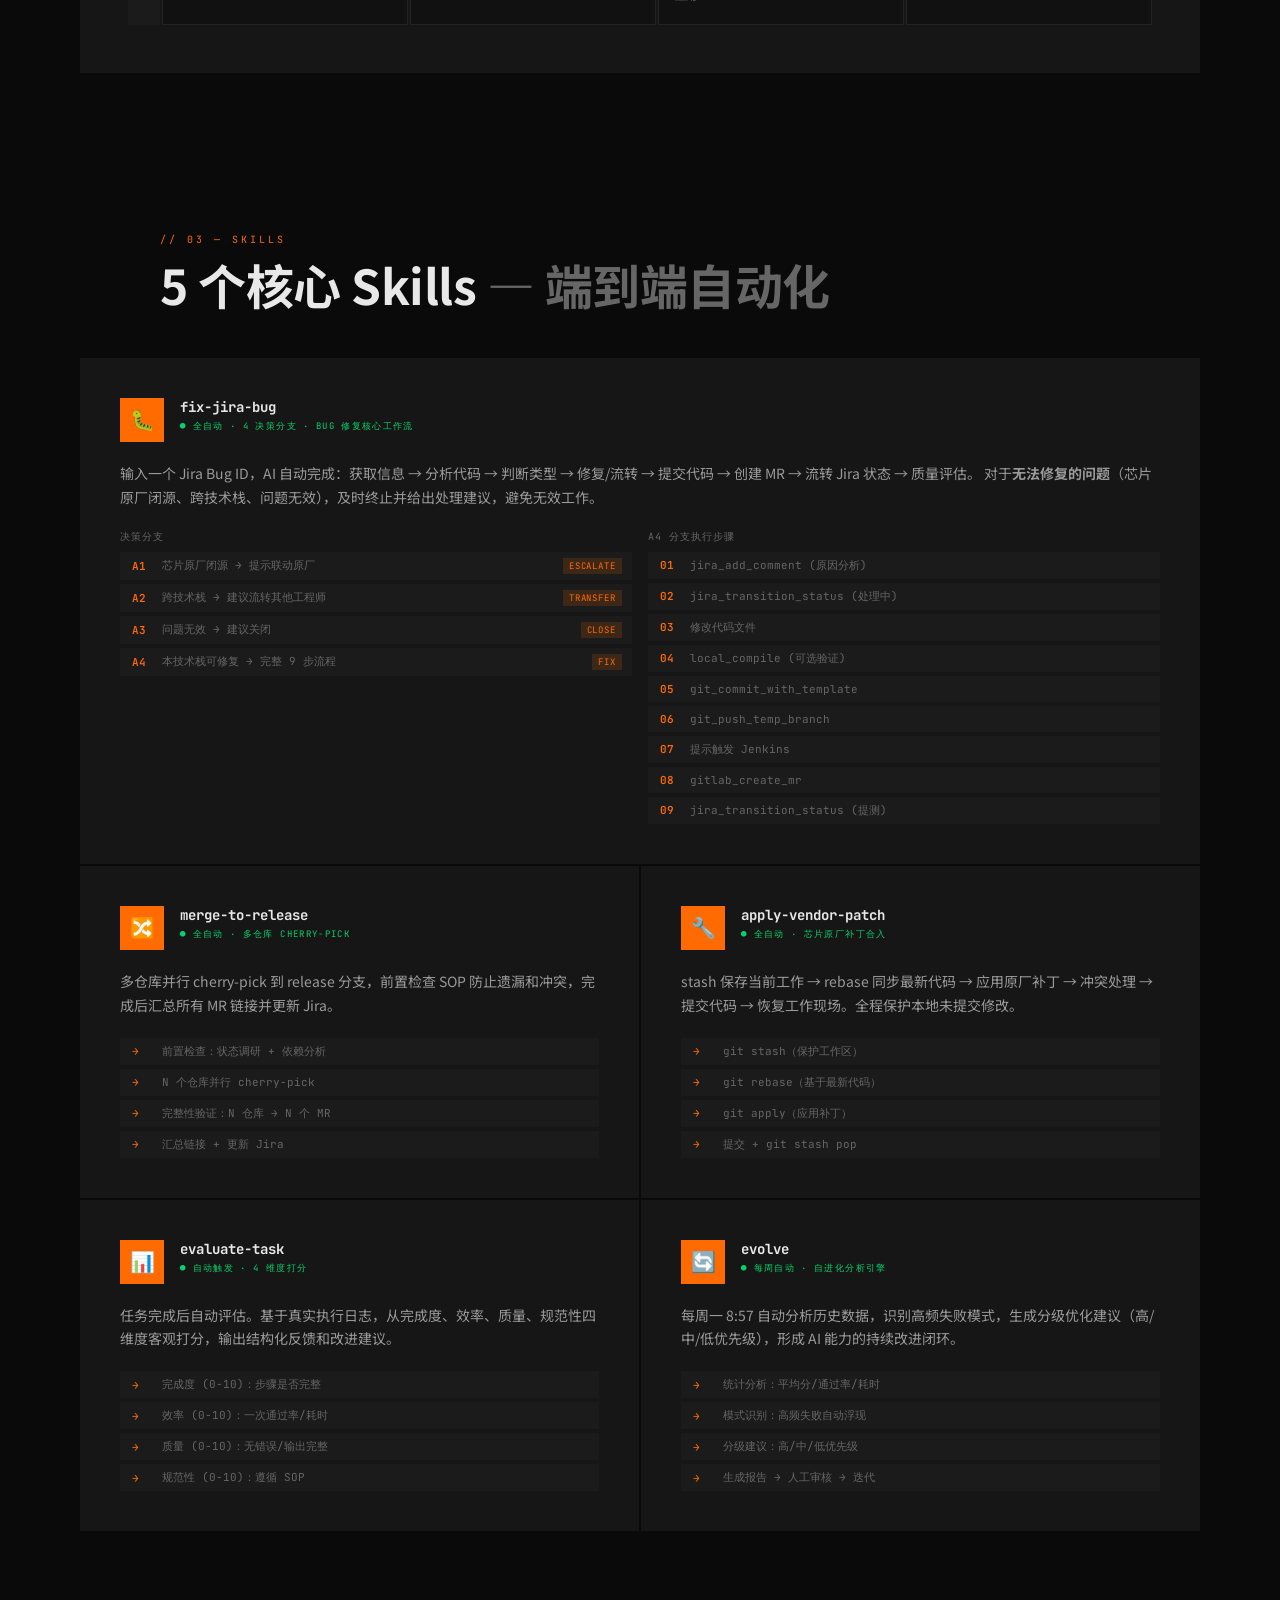
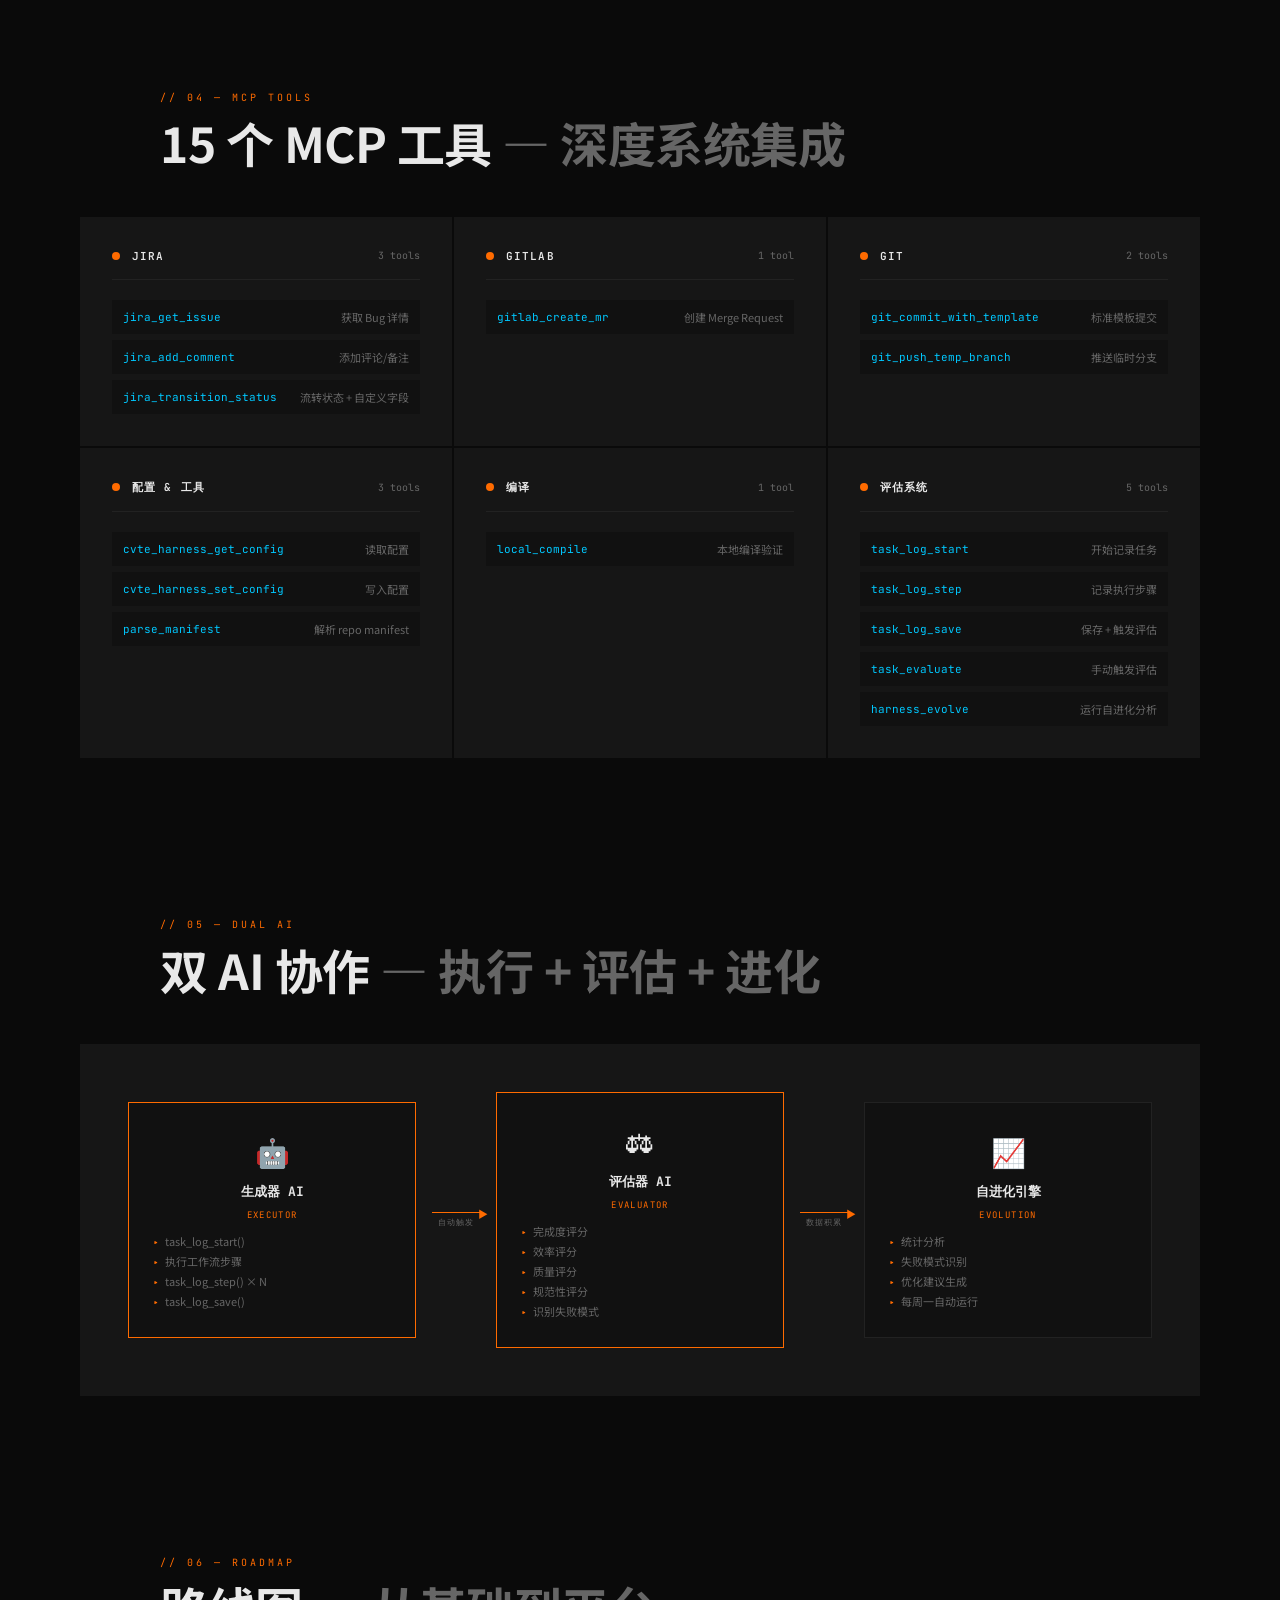
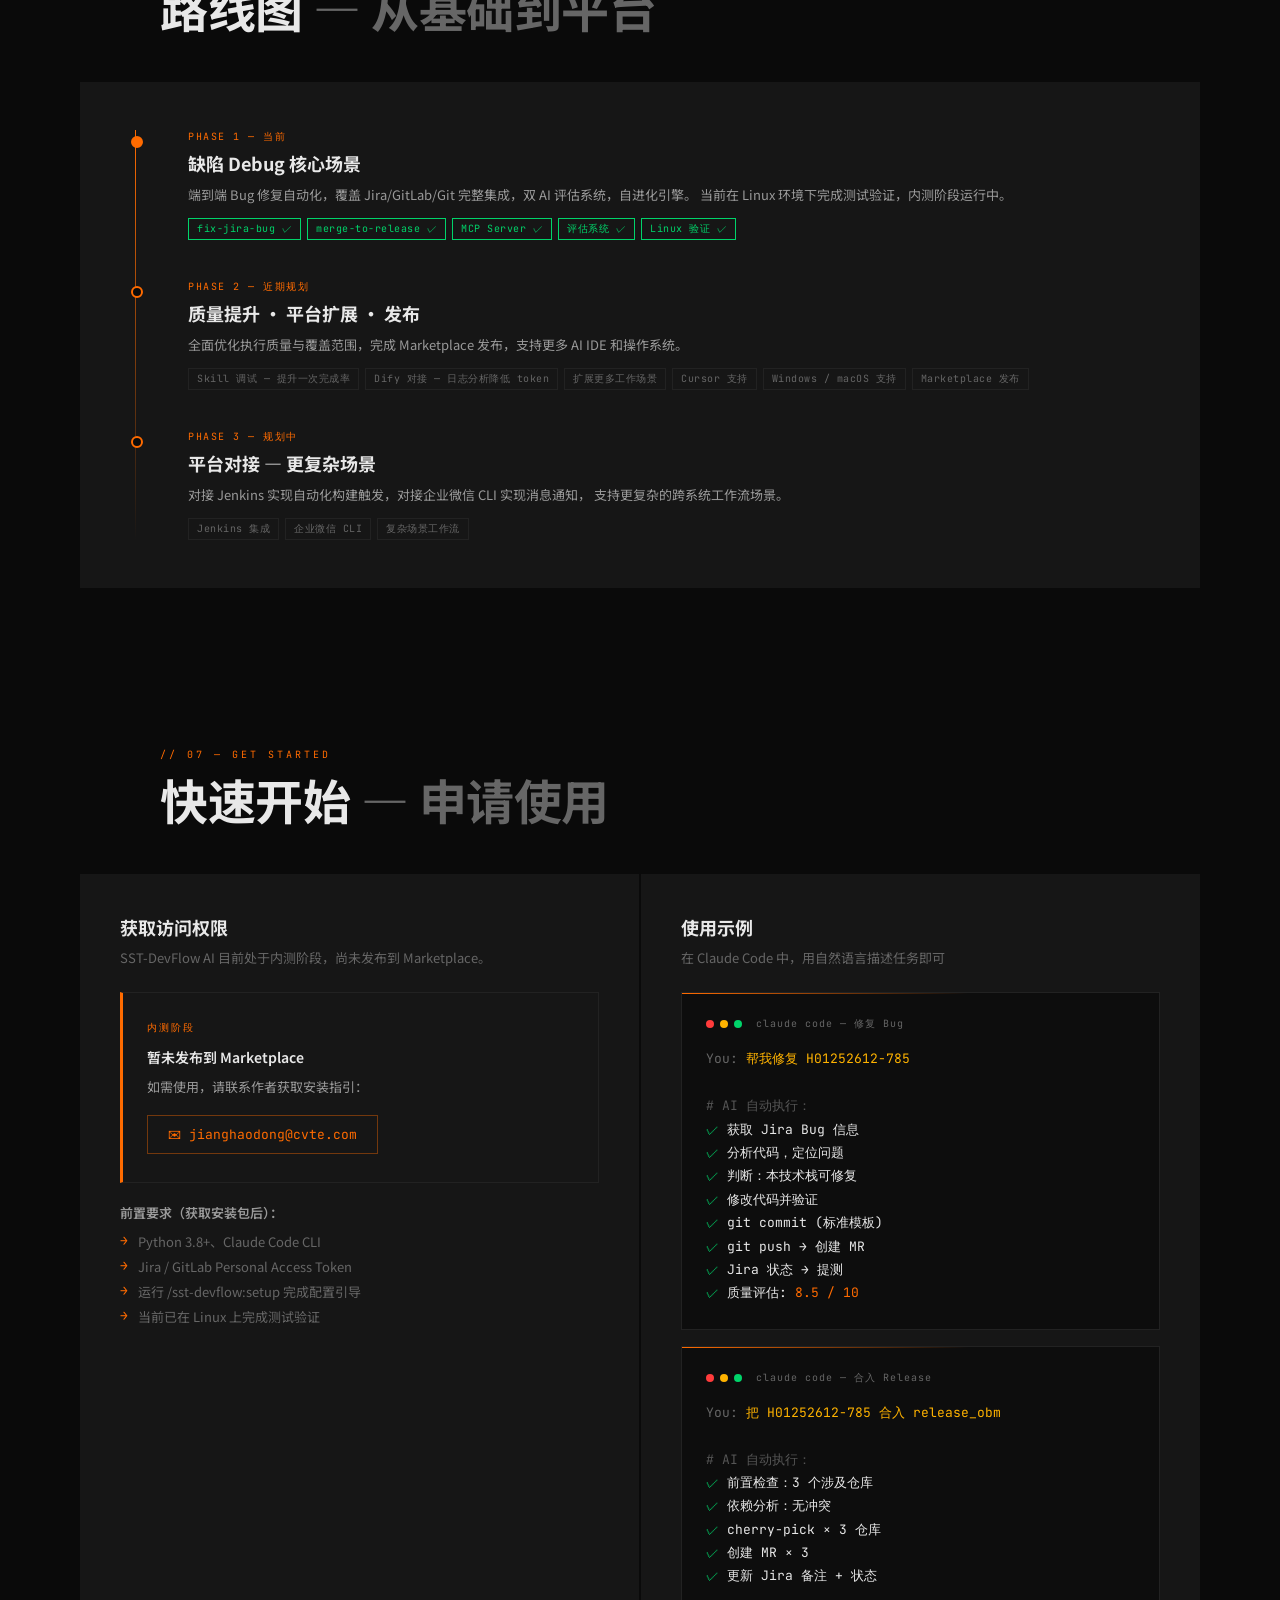
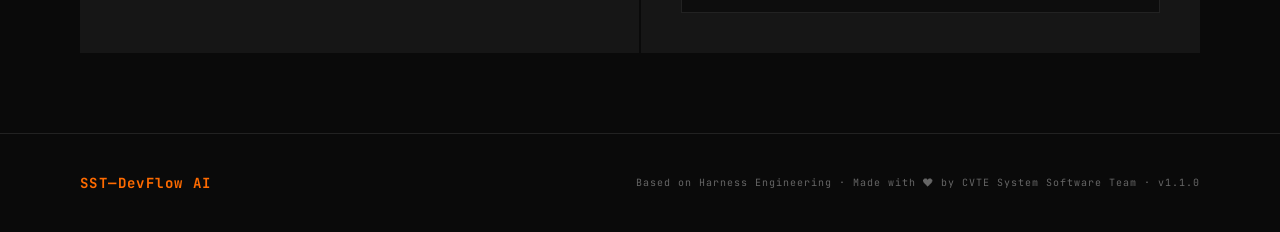
==== commit 97c1fbe9: "refactor: 安装区改为内测联系方式，路线图更新 Phase2 五项计划，标语改为让AI替你干活" ====
--- a/index.html
+++ b/index.html
@@ -1140,7 +1140,7 @@
 
   <h1 class="hero-title">
     SST-DevFlow AI<br>
-    <span class="accent">让 AI 替你干杂活</span>
+    <span class="accent">让 AI 替你干活</span>
   </h1>
 
   <div class="hero-subtitle-en">Bug 修复 · 代码合入 · Jira 流转 · 全程自动化</div>
@@ -1151,7 +1151,7 @@
   </p>
 
   <div class="hero-cta-row">
-    <a href="#install" class="btn-primary">立即安装</a>
+    <a href="#install" class="btn-primary">申请使用</a>
     <a href="#architecture" class="btn-ghost">查看架构</a>
   </div>
 
@@ -1999,28 +1999,31 @@
         <div class="roadmap-title">缺陷 Debug 核心场景</div>
         <div class="roadmap-desc">
           端到端 Bug 修复自动化，覆盖 Jira/GitLab/Git 完整集成，双 AI 评估系统，自进化引擎。
-          Plugin 方式发布，claude plugin add 一键安装。
+          当前在 Linux 环境下完成测试验证，内测阶段运行中。
         </div>
         <div class="roadmap-tags">
           <span class="roadmap-tag done">fix-jira-bug ✓</span>
           <span class="roadmap-tag done">merge-to-release ✓</span>
           <span class="roadmap-tag done">MCP Server ✓</span>
           <span class="roadmap-tag done">评估系统 ✓</span>
-          <span class="roadmap-tag done">Plugin 发布 ✓</span>
+          <span class="roadmap-tag done">Linux 验证 ✓</span>
         </div>
       </div>
 
       <div class="roadmap-item">
         <div class="roadmap-dot"></div>
-        <div class="roadmap-phase">Phase 2 — 近期</div>
-        <div class="roadmap-title">多 IDE 适配</div>
+        <div class="roadmap-phase">Phase 2 — 近期规划</div>
+        <div class="roadmap-title">质量提升 · 平台扩展 · 发布</div>
         <div class="roadmap-desc">
-          扩展 Cursor、Codex、GitHub Copilot 兼容，让更多 AI IDE 用户受益。
+          全面优化执行质量与覆盖范围，完成 Marketplace 发布，支持更多 AI IDE 和操作系统。
         </div>
         <div class="roadmap-tags">
-          <span class="roadmap-tag">Cursor 适配</span>
-          <span class="roadmap-tag">Codex 适配</span>
-          <span class="roadmap-tag">Copilot 适配</span>
+          <span class="roadmap-tag">Skill 调试 — 提升一次完成率</span>
+          <span class="roadmap-tag">Dify 对接 — 日志分析降低 token</span>
+          <span class="roadmap-tag">扩展更多工作场景</span>
+          <span class="roadmap-tag">Cursor 支持</span>
+          <span class="roadmap-tag">Windows / macOS 支持</span>
+          <span class="roadmap-tag">Marketplace 发布</span>
         </div>
       </div>
 
@@ -2047,49 +2050,44 @@
 <section id="install">
   <div class="section-header fade-in">
     <div class="section-label">// 07 — Get Started</div>
-    <h2 class="section-title">快速开始<span class="dim"> — 三步上手</span></h2>
+    <h2 class="section-title">快速开始<span class="dim"> — 申请使用</span></h2>
   </div>
 
   <div class="install-layout fade-in">
 
     <div class="install-panel">
       <div style="margin-bottom:24px">
-        <div style="font-size:18px;font-weight:700;margin-bottom:8px">安装</div>
-        <div style="font-size:13px;color:var(--text-dim);line-height:1.6">前置要求：Python 3.8+、Claude Code CLI、Jira / GitLab Personal Access Token</div>
-      </div>
-
-      <div class="code-block">
-        <div class="code-block-header">
-          <div class="code-dot code-dot-r"></div>
-          <div class="code-dot code-dot-y"></div>
-          <div class="code-dot code-dot-g"></div>
-          <div class="code-block-title">bash</div>
-        </div>
-        <pre><span class="code-comment"># 从 Marketplace 一键安装</span>
-<span class="code-prompt">$ </span><span class="code-cmd">claude plugin add</span> <span class="code-str">sst-devflow</span>
-
-<span class="code-comment"># 验证安装</span>
-<span class="code-prompt">$ </span><span class="code-cmd">claude plugin list</span>
-<span class="code-str">✓ sst-devflow@1.1.0</span>
-
-<span class="code-prompt">$ </span><span class="code-cmd">claude mcp list</span>
-<span class="code-str">✓ cvte-harness — running</span></pre>
-      </div>
-
-      <div style="margin-top:24px">
-        <div style="font-size:15px;font-weight:600;margin-bottom:12px;color:var(--text-mid)">首次使用配置：</div>
+        <div style="font-size:18px;font-weight:700;margin-bottom:8px">获取访问权限</div>
+        <div style="font-size:13px;color:var(--text-dim);line-height:1.6">SST-DevFlow AI 目前处于内测阶段，尚未发布到 Marketplace。</div>
+      </div>
+
+      <div style="background:var(--bg-panel);border:1px solid var(--border);border-left:3px solid var(--orange);padding:28px 24px;margin-bottom:20px;">
+        <div style="font-family:'JetBrains Mono',monospace;font-size:10px;letter-spacing:0.2em;color:var(--orange);text-transform:uppercase;margin-bottom:12px;">内测阶段</div>
+        <div style="font-size:14px;font-weight:600;color:var(--text);margin-bottom:8px;">暂未发布到 Marketplace</div>
+        <div style="font-size:13px;color:var(--text-mid);line-height:1.8;margin-bottom:16px;">如需使用，请联系作者获取安装指引：</div>
+        <a href="mailto:jianghaodong@cvte.com" style="display:inline-flex;align-items:center;gap:8px;font-family:'JetBrains Mono',monospace;font-size:13px;color:var(--orange);text-decoration:none;border:1px solid rgba(255,107,0,0.4);padding:10px 20px;transition:all 0.2s;" onmouseover="this.style.background='rgba(255,107,0,0.08)'" onmouseout="this.style.background='transparent'">
+          ✉ jianghaodong@cvte.com
+        </a>
+      </div>
+
+      <div style="margin-top:20px">
+        <div style="font-size:13px;font-weight:600;color:var(--text-mid);margin-bottom:10px;">前置要求（获取安装包后）：</div>
         <div style="display:flex;flex-direction:column;gap:6px">
           <div style="display:flex;gap:10px;font-size:13px;color:var(--text-dim)">
             <span style="color:var(--orange);font-family:'JetBrains Mono',monospace">→</span>
-            运行 /cvte-harness:setup 进行配置引导
+            Python 3.8+、Claude Code CLI
           </div>
           <div style="display:flex;gap:10px;font-size:13px;color:var(--text-dim)">
             <span style="color:var(--orange);font-family:'JetBrains Mono',monospace">→</span>
-            或直接使用任意 skill，系统自动提示配置
+            Jira / GitLab Personal Access Token
           </div>
           <div style="display:flex;gap:10px;font-size:13px;color:var(--text-dim)">
             <span style="color:var(--orange);font-family:'JetBrains Mono',monospace">→</span>
-            配置保存在 ~/.cvte-harness/config.json
+            运行 /sst-devflow:setup 完成配置引导
+          </div>
+          <div style="display:flex;gap:10px;font-size:13px;color:var(--text-dim)">
+            <span style="color:var(--orange);font-family:'JetBrains Mono',monospace">→</span>
+            当前已在 Linux 上完成测试验证
           </div>
         </div>
       </div>
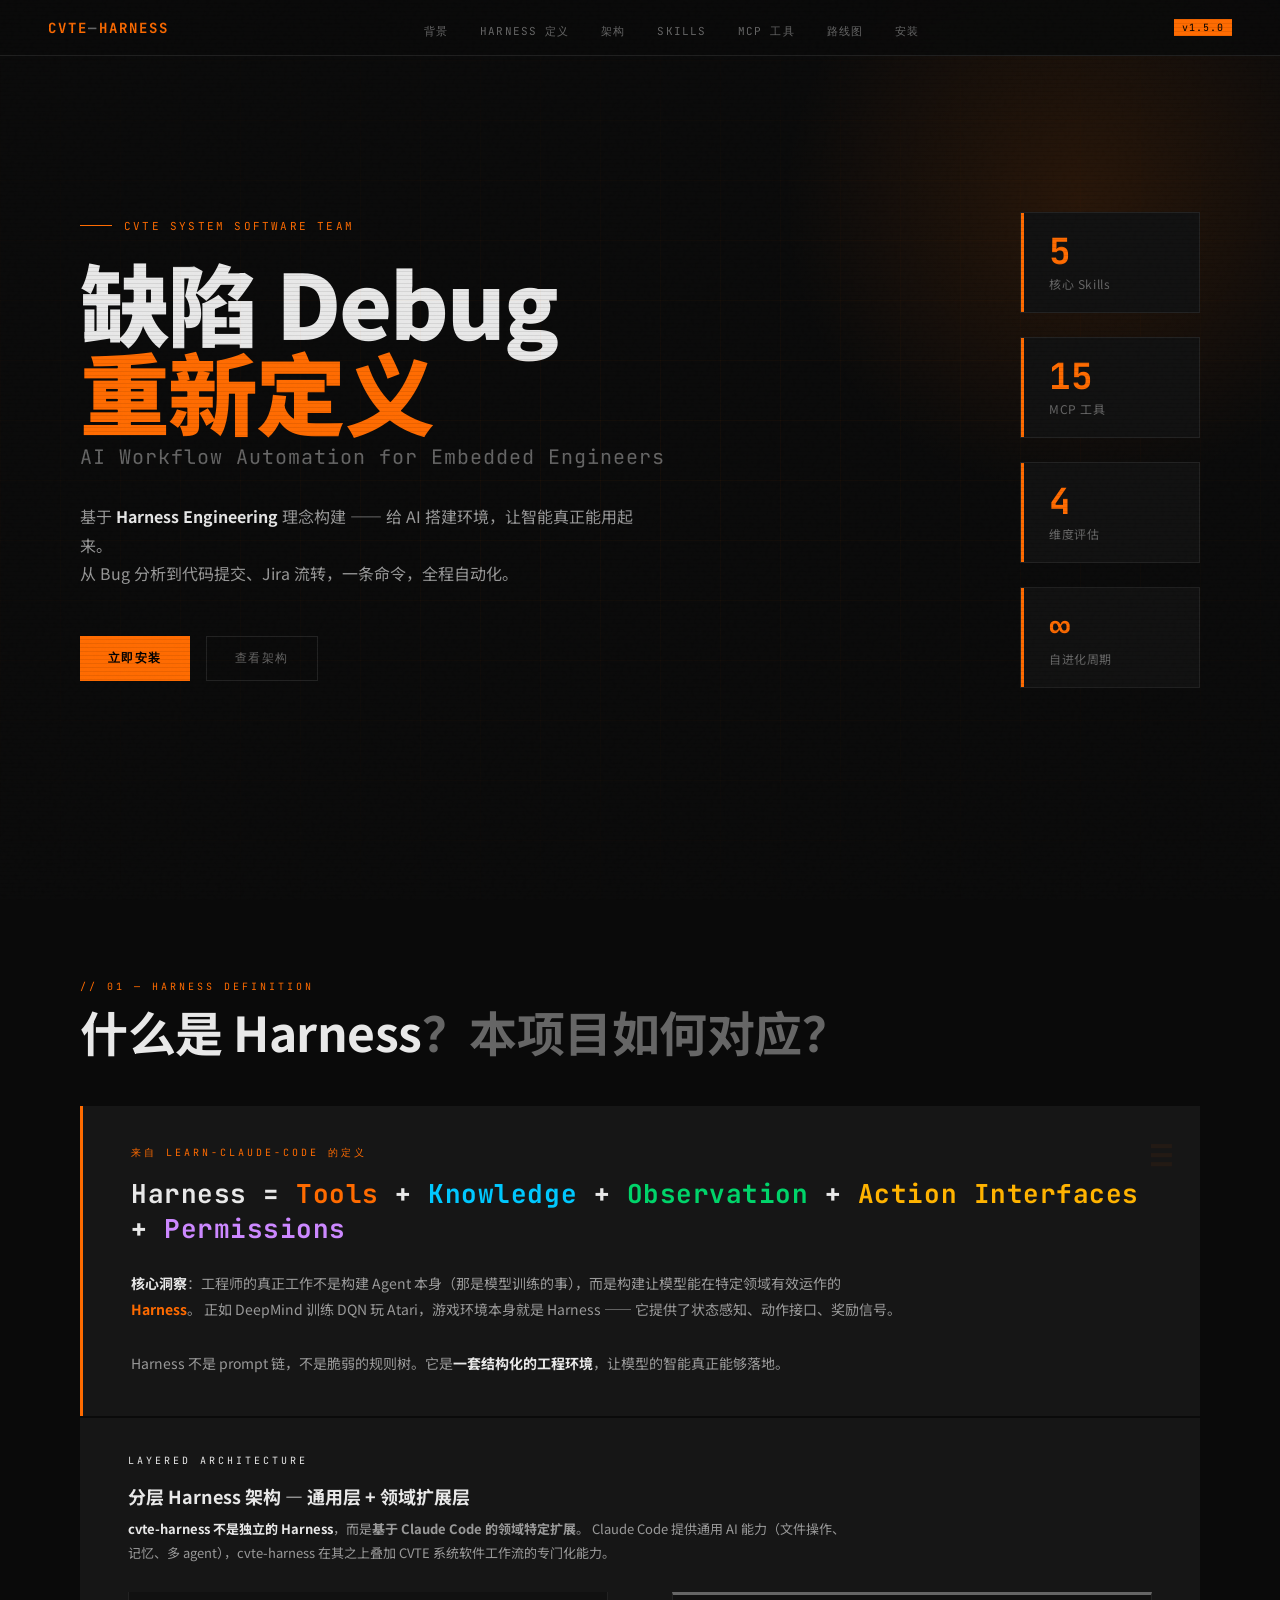
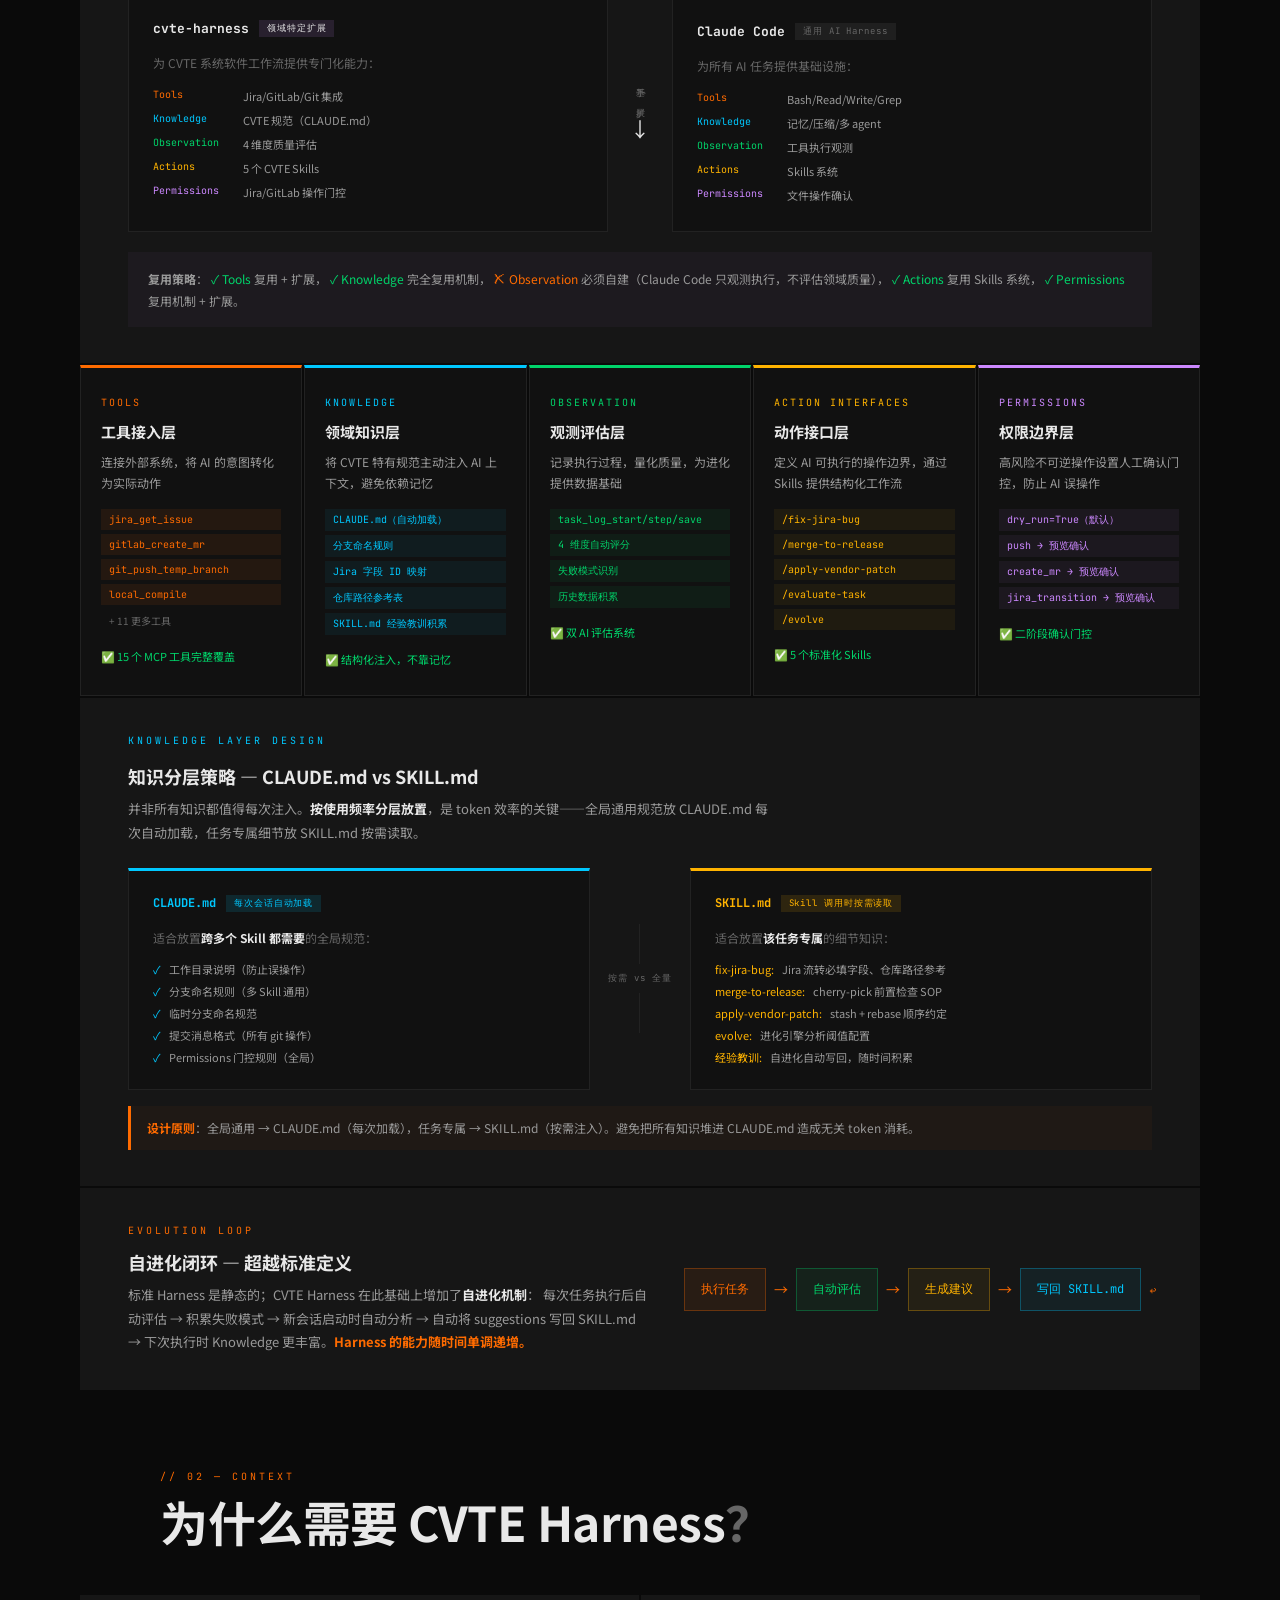
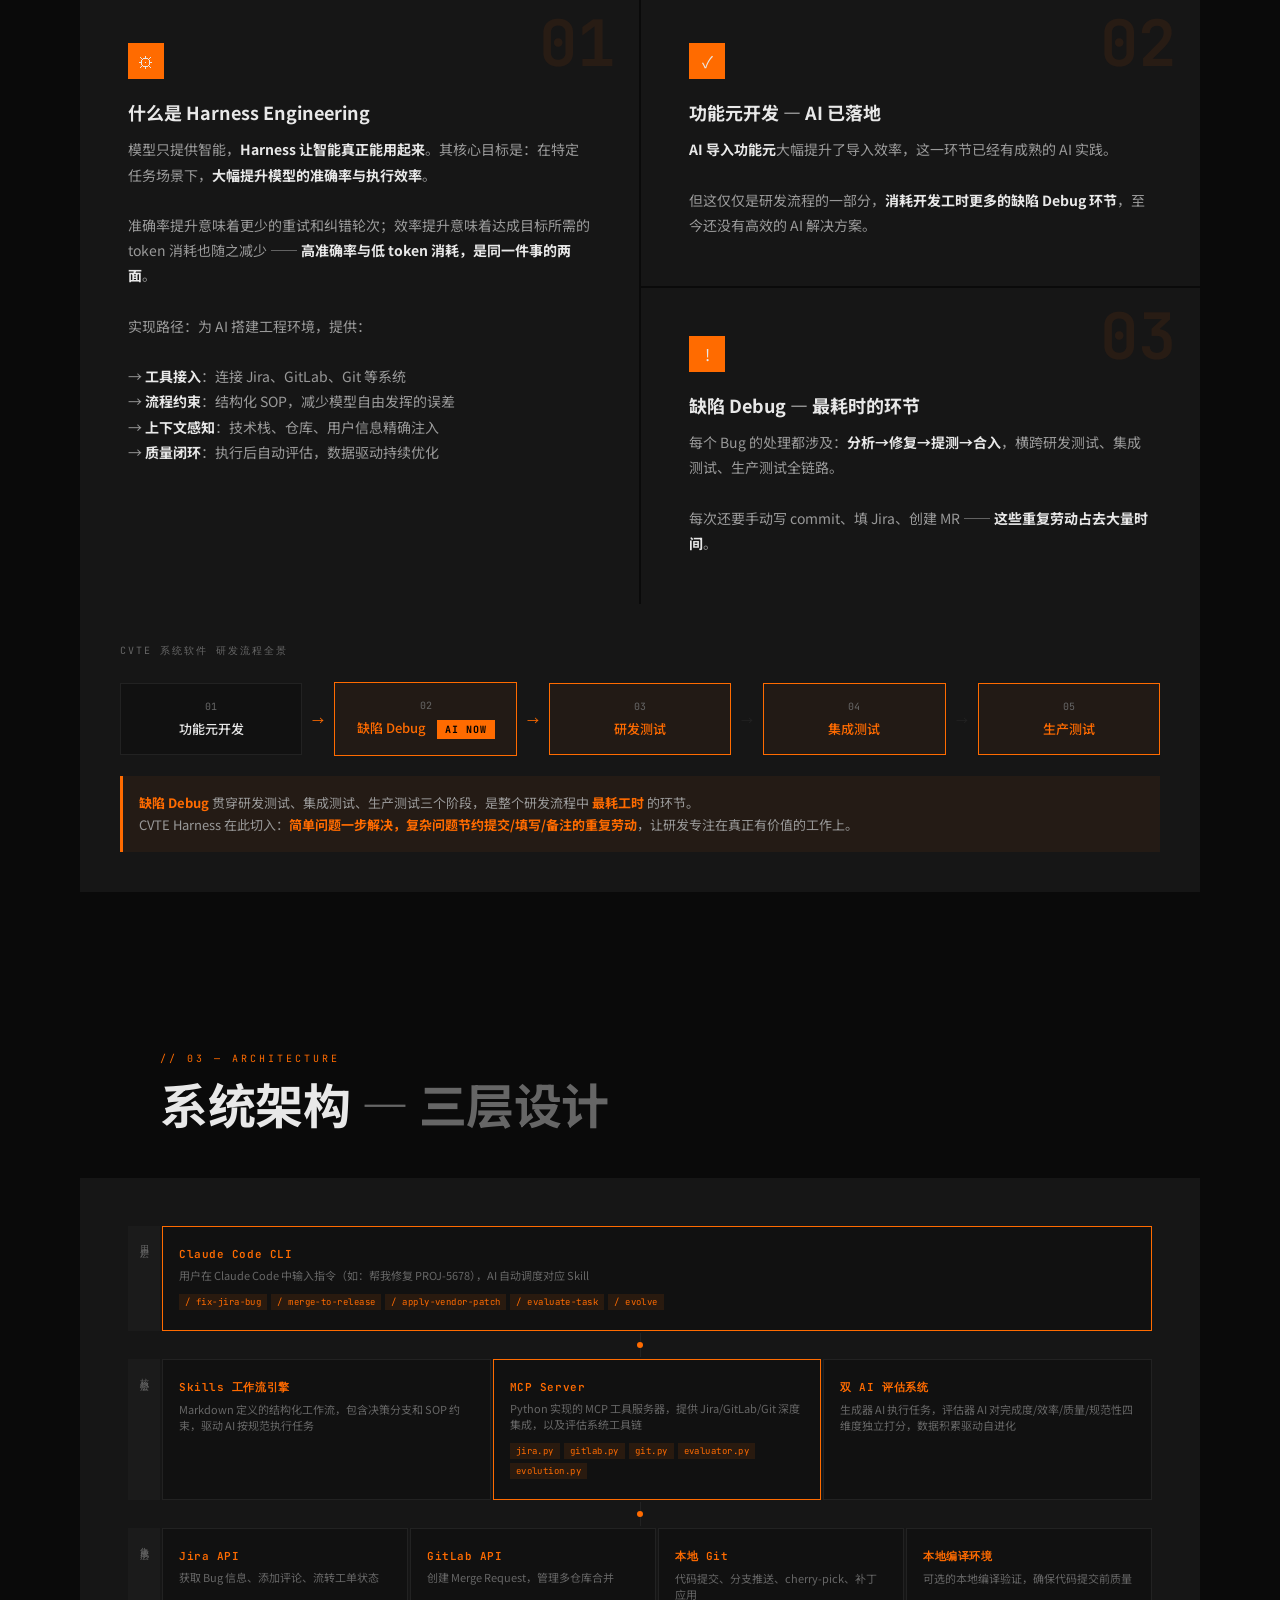
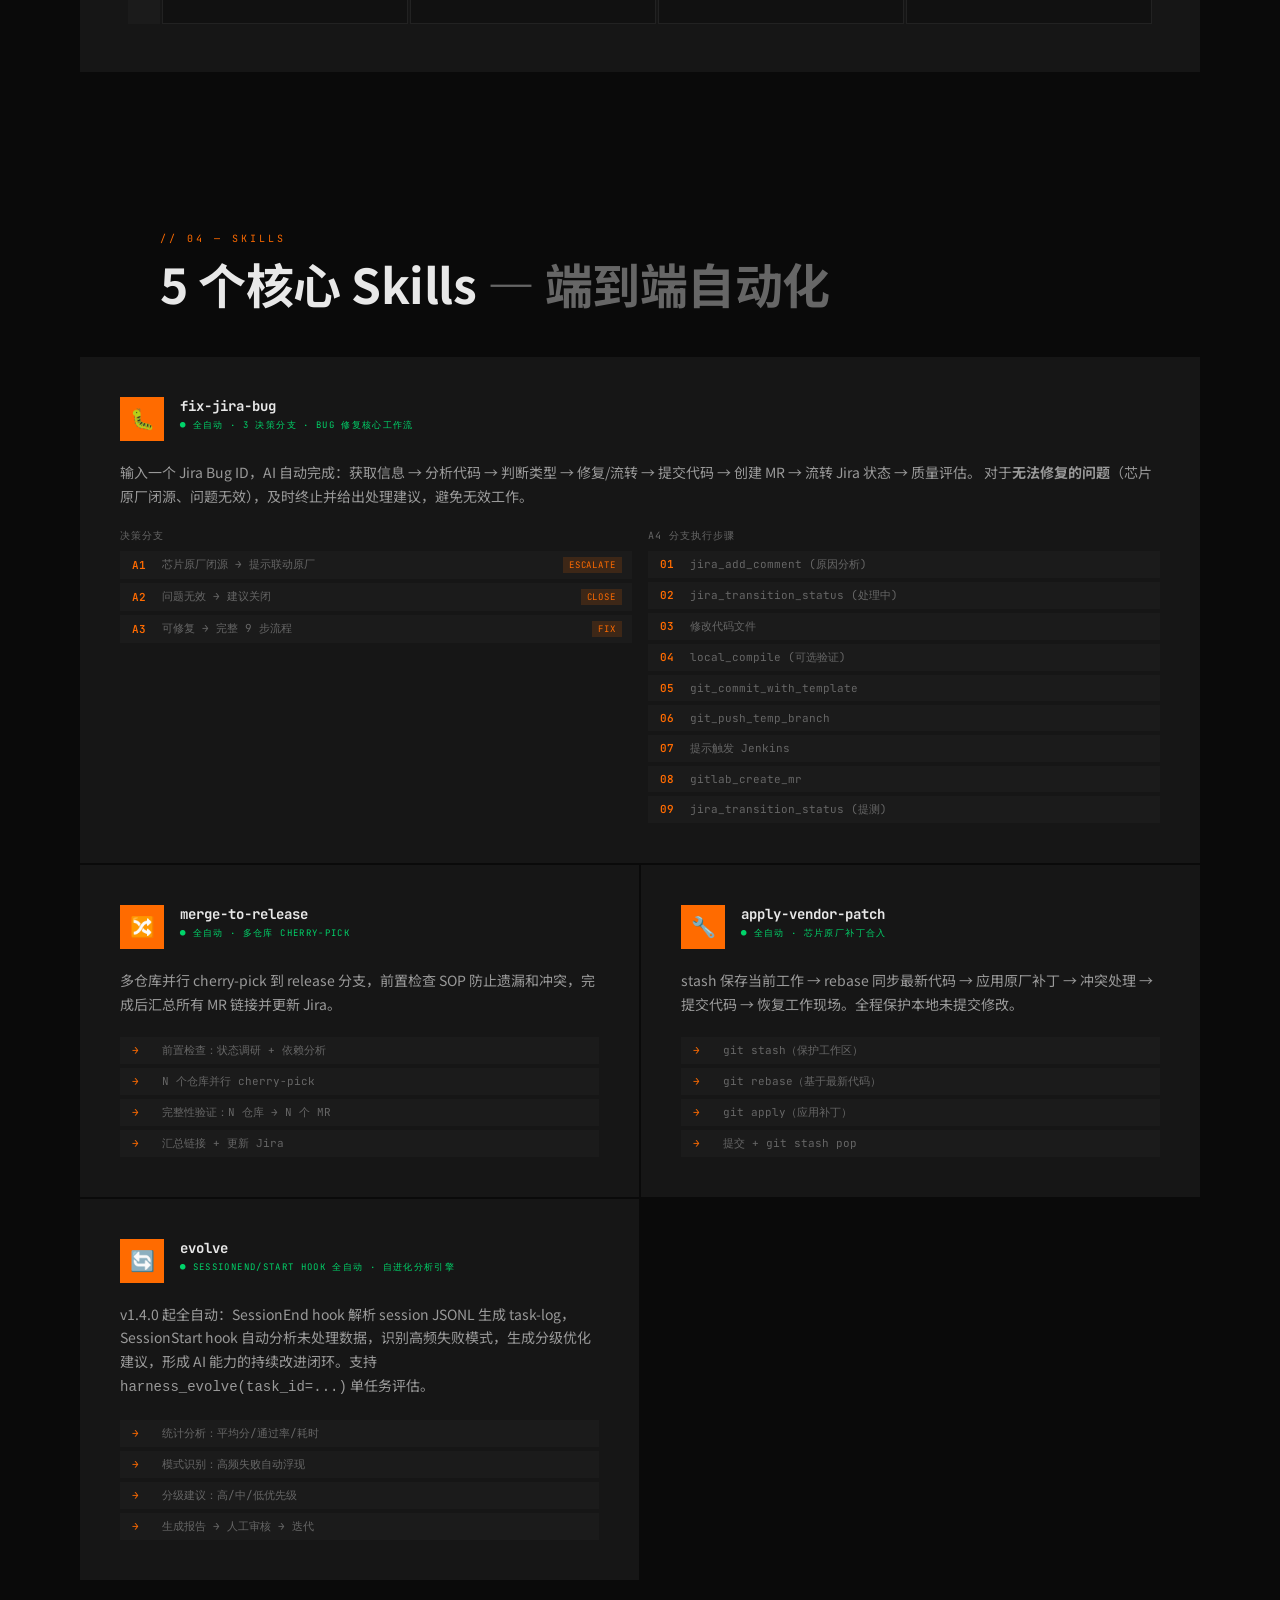
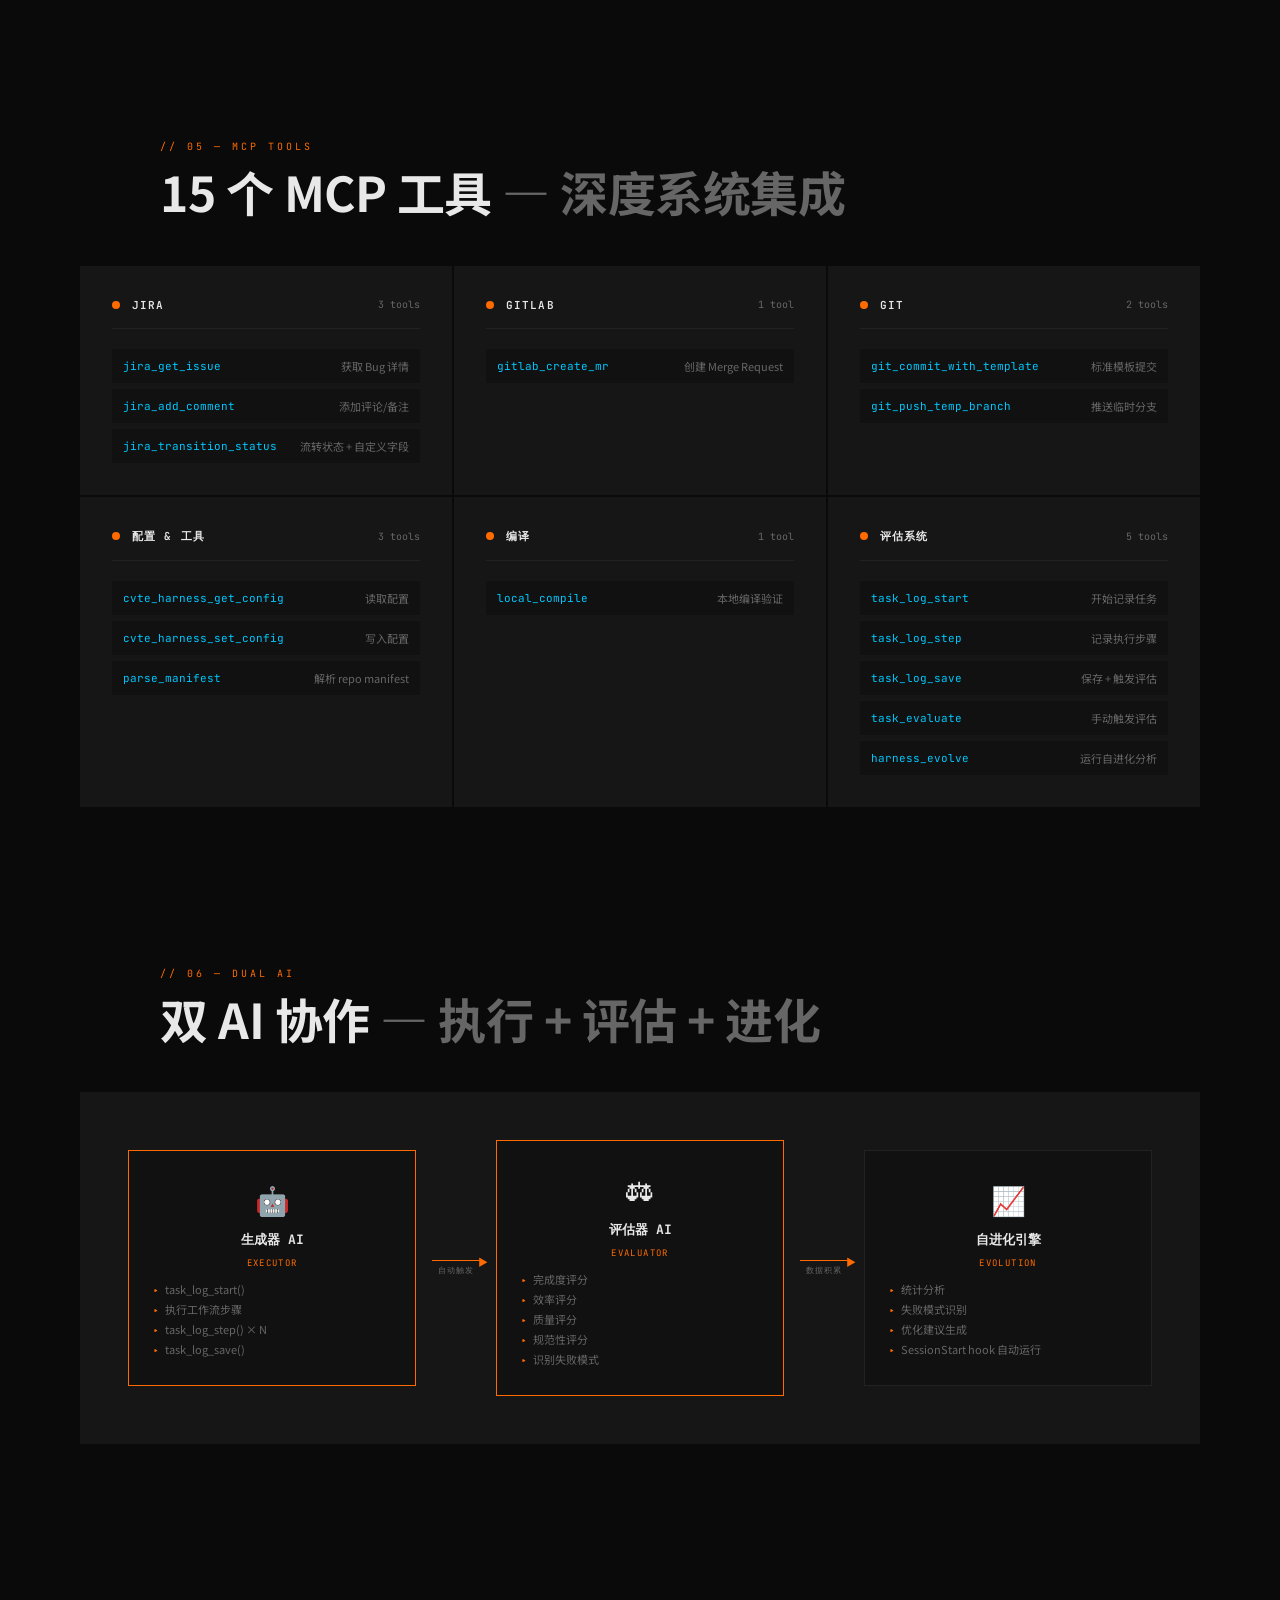
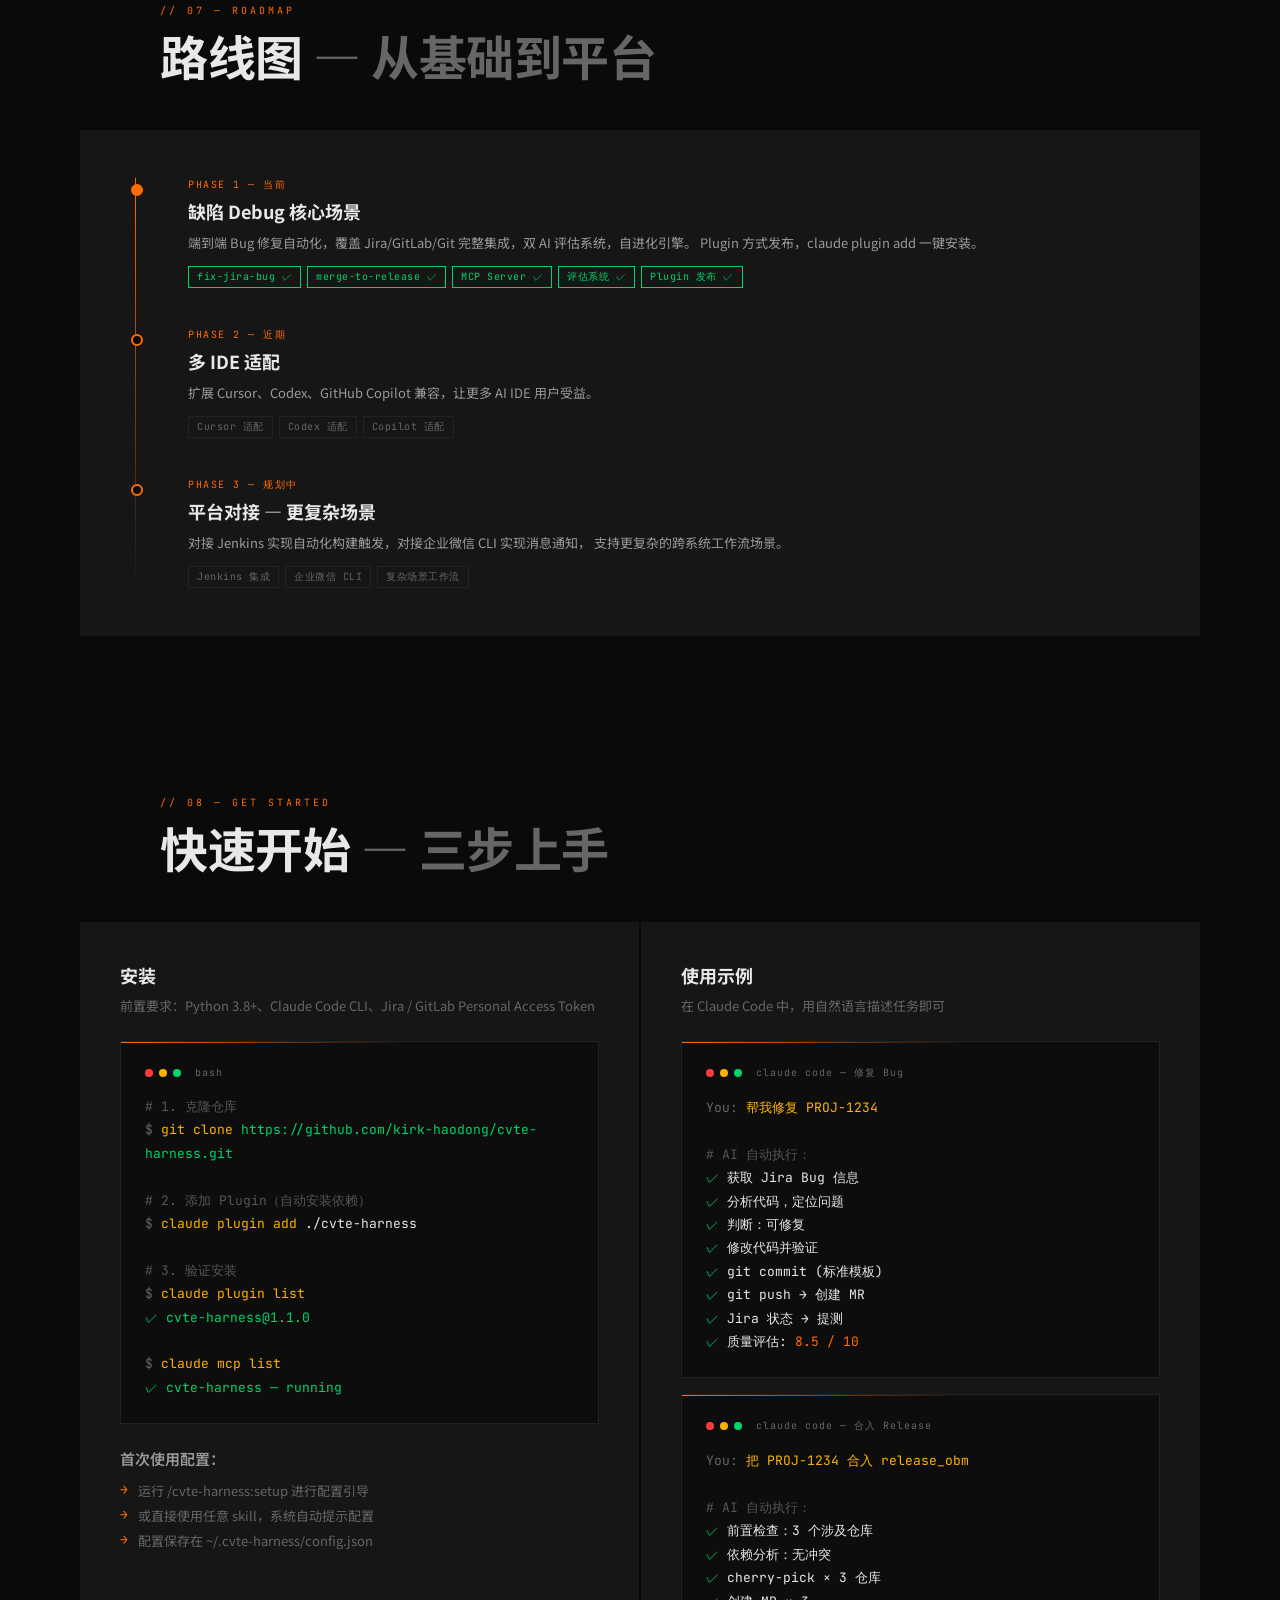
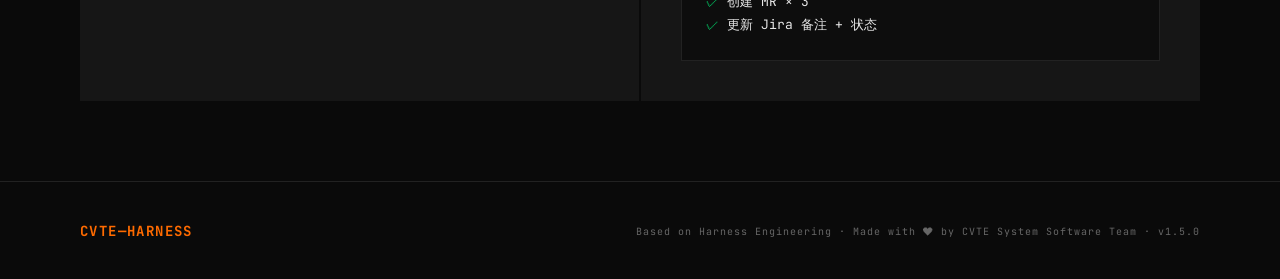
==== commit e5b27ecc: "feat: 更新 index.html 内容" ====
--- a/index.html
+++ b/index.html
@@ -3,7 +3,7 @@
 <head>
 <meta charset="UTF-8">
 <meta name="viewport" content="width=device-width, initial-scale=1.0">
-<title>SST-DevFlow AI — 系统软件团队 AI 工作流自动化平台</title>
+<title>CVTE Harness — AI 工作流自动化系统</title>
 <link rel="preconnect" href="https://fonts.googleapis.com">
 <link href="https://fonts.googleapis.com/css2?family=JetBrains+Mono:wght@300;400;600;700&family=Noto+Sans+SC:wght@300;400;500;700;900&display=swap" rel="stylesheet">
 <style>
@@ -1118,17 +1118,17 @@
 
 <!-- NAV -->
 <nav>
-  <div class="nav-logo">SST<span>—</span>DevFlow AI</div>
+  <div class="nav-logo">CVTE<span>—</span>HARNESS</div>
   <ul class="nav-links">
-    <li><a href="#background">为什么</a></li>
+    <li><a href="#background">背景</a></li>
+    <li><a href="#harness-def">Harness 定义</a></li>
     <li><a href="#architecture">架构</a></li>
-    <li><a href="#skills">功能</a></li>
-    <li><a href="#mcp">工具集</a></li>
+    <li><a href="#skills">Skills</a></li>
+    <li><a href="#mcp">MCP 工具</a></li>
     <li><a href="#roadmap">路线图</a></li>
     <li><a href="#install">安装</a></li>
-    <li><a href="#harness-def">技术原理</a></li>
   </ul>
-  <span class="nav-badge">v1.1.0</span>
+  <span class="nav-badge">v1.5.0</span>
 </nav>
 
 <!-- HERO -->
@@ -1139,19 +1139,19 @@
   <div class="hero-tag">CVTE System Software Team</div>
 
   <h1 class="hero-title">
-    SST-DevFlow AI<br>
-    <span class="accent">让 AI 替你干活</span>
+    缺陷 Debug<br>
+    <span class="accent">重新定义</span>
   </h1>
 
-  <div class="hero-subtitle-en">Bug 修复 · 代码合入 · Jira 流转 · 全程自动化</div>
+  <div class="hero-subtitle-en">AI Workflow Automation for Embedded Engineers</div>
 
   <p class="hero-desc">
-    输入一句话，AI 自动完成：读 Jira → 分析代码 → 修复 → 提交 → 创建 MR → 流转状态。<br>
-    从此不再手动写 commit、填字段、切系统——<strong>专注在真正需要你的事情上</strong>。
+    基于 <strong>Harness Engineering</strong> 理念构建 —— 给 AI 搭建环境，让智能真正能用起来。<br>
+    从 Bug 分析到代码提交、Jira 流转，一条命令，全程自动化。
   </p>
 
   <div class="hero-cta-row">
-    <a href="#install" class="btn-primary">申请使用</a>
+    <a href="#install" class="btn-primary">立即安装</a>
     <a href="#architecture" class="btn-ghost">查看架构</a>
   </div>
 
@@ -1178,15 +1178,15 @@
 <!-- BACKGROUND -->
 <section id="harness-def">
   <div class="section-header fade-in">
-    <div class="section-label">// 技术原理</div>
-    <h2 class="section-title">SST-DevFlow AI 是怎么工作的<span class="dim">？底层架构</span></h2>
+    <div class="section-label">// 01 — Harness Definition</div>
+    <h2 class="section-title">什么是 Harness<span class="dim">？本项目如何对应？</span></h2>
   </div>
 
   <!-- 公式说明 -->
   <div class="fade-in" style="padding: 0 80px; margin-bottom: 2px;">
     <div style="background: var(--bg-panel); padding: 40px 48px; border-left: 3px solid var(--orange); position: relative; overflow: hidden;">
       <div style="position: absolute; top: 16px; right: 24px; font-family: 'JetBrains Mono', monospace; font-size: 48px; font-weight: 700; color: rgba(255,107,0,0.06); user-select: none;">≡</div>
-      <div style="font-family: 'JetBrains Mono', monospace; font-size: 10px; letter-spacing: 0.3em; color: var(--orange); text-transform: uppercase; margin-bottom: 16px;">底层设计公式（Harness Engineering）</div>
+      <div style="font-family: 'JetBrains Mono', monospace; font-size: 10px; letter-spacing: 0.3em; color: var(--orange); text-transform: uppercase; margin-bottom: 16px;">来自 learn-claude-code 的定义</div>
       <div style="font-family: 'JetBrains Mono', monospace; font-size: clamp(16px, 2.5vw, 26px); font-weight: 700; color: var(--text); margin-bottom: 24px; letter-spacing: 0.02em;">
         Harness = <span style="color: var(--orange);">Tools</span> + <span style="color: var(--cyan);">Knowledge</span> + <span style="color: var(--green);">Observation</span> + <span style="color: var(--amber);">Action Interfaces</span> + <span style="color: #CC88FF;">Permissions</span>
       </div>
@@ -1204,8 +1204,8 @@
       <div style="font-family: 'JetBrains Mono', monospace; font-size: 10px; letter-spacing: 0.3em; color: var(--purple); text-transform: uppercase; margin-bottom: 16px;">Layered Architecture</div>
       <div style="font-size: 18px; font-weight: 700; color: var(--text); margin-bottom: 8px;">分层 Harness 架构 — 通用层 + 领域扩展层</div>
       <div style="font-size: 13px; color: var(--text-mid); line-height: 1.8; margin-bottom: 28px; max-width: 720px;">
-        <strong style="color: var(--text);">SST-DevFlow AI 不是独立的 AI</strong>，而是<strong style="color: var(--purple);">基于 Claude Code 的领域特定扩展</strong>。
-        Claude Code 提供通用 AI 能力（文件操作、记忆、多 agent），SST-DevFlow AI 在其之上叠加 CVTE 系统软件工作流的专门化能力。
+        <strong style="color: var(--text);">cvte-harness 不是独立的 Harness</strong>，而是<strong style="color: var(--purple);">基于 Claude Code 的领域特定扩展</strong>。
+        Claude Code 提供通用 AI 能力（文件操作、记忆、多 agent），cvte-harness 在其之上叠加 CVTE 系统软件工作流的专门化能力。
       </div>
 
       <!-- 两层架构对比 -->
@@ -1214,7 +1214,7 @@
         <!-- cvte-harness 层 -->
         <div style="background: var(--bg-card); border: 1px solid var(--border); border-top: 3px solid var(--purple); padding: 28px 24px;">
           <div style="display: flex; align-items: center; gap: 10px; margin-bottom: 16px;">
-            <div style="font-family: 'JetBrains Mono', monospace; font-size: 13px; font-weight: 700; color: var(--purple);">SST-DevFlow AI</div>
+            <div style="font-family: 'JetBrains Mono', monospace; font-size: 13px; font-weight: 700; color: var(--purple);">cvte-harness</div>
             <div style="font-family: 'JetBrains Mono', monospace; font-size: 9px; background: rgba(204,136,255,0.12); color: var(--purple); padding: 2px 8px; letter-spacing: 0.1em;">领域特定扩展</div>
           </div>
           <div style="font-size: 12px; color: var(--text-dim); margin-bottom: 16px; line-height: 1.6;">为 CVTE 系统软件工作流提供专门化能力：</div>
@@ -1323,7 +1323,7 @@
           <div style="font-family: 'JetBrains Mono', monospace; font-size: 10px; color: var(--cyan); padding: 4px 8px; background: rgba(0,200,255,0.06);">CLAUDE.md（自动加载）</div>
           <div style="font-family: 'JetBrains Mono', monospace; font-size: 10px; color: var(--cyan); padding: 4px 8px; background: rgba(0,200,255,0.06);">分支命名规则</div>
           <div style="font-family: 'JetBrains Mono', monospace; font-size: 10px; color: var(--cyan); padding: 4px 8px; background: rgba(0,200,255,0.06);">Jira 字段 ID 映射</div>
-          <div style="font-family: 'JetBrains Mono', monospace; font-size: 10px; color: var(--cyan); padding: 4px 8px; background: rgba(0,200,255,0.06);">技术栈仓库对应表</div>
+          <div style="font-family: 'JetBrains Mono', monospace; font-size: 10px; color: var(--cyan); padding: 4px 8px; background: rgba(0,200,255,0.06);">仓库路径参考表</div>
           <div style="font-family: 'JetBrains Mono', monospace; font-size: 10px; color: var(--cyan); padding: 4px 8px; background: rgba(0,200,255,0.06);">SKILL.md 经验教训积累</div>
         </div>
         <div style="margin-top: 16px; font-size: 11px; color: var(--green);">✅ 结构化注入，不靠记忆</div>
@@ -1428,7 +1428,7 @@
           <div style="display: flex; flex-direction: column; gap: 6px;">
             <div style="display: flex; align-items: flex-start; gap: 8px; font-size: 11px;">
               <span style="color: var(--amber); flex-shrink: 0;">fix-jira-bug:</span>
-              <span style="color: var(--text-mid);">Jira 流转必填字段、技术栈仓库映射</span>
+              <span style="color: var(--text-mid);">Jira 流转必填字段、仓库路径参考</span>
             </div>
             <div style="display: flex; align-items: flex-start; gap: 8px; font-size: 11px;">
               <span style="color: var(--amber); flex-shrink: 0;">merge-to-release:</span>
@@ -1463,8 +1463,8 @@
         <div style="font-family: 'JetBrains Mono', monospace; font-size: 10px; letter-spacing: 0.3em; color: var(--orange); text-transform: uppercase; margin-bottom: 12px;">Evolution Loop</div>
         <div style="font-size: 18px; font-weight: 700; color: var(--text); margin-bottom: 8px;">自进化闭环 — 超越标准定义</div>
         <div style="font-size: 13px; color: var(--text-mid); line-height: 1.8; max-width: 520px;">
-          标准 Harness 是静态的；SST-DevFlow AI 在此基础上增加了<strong style="color: var(--text);">自进化机制</strong>：
-          每次任务执行后自动评估 → 积累失败模式 → 每周分析 → 自动将 suggestions 写回 SKILL.md →
+          标准 Harness 是静态的；CVTE Harness 在此基础上增加了<strong style="color: var(--text);">自进化机制</strong>：
+          每次任务执行后自动评估 → 积累失败模式 → 新会话启动时自动分析 → 自动将 suggestions 写回 SKILL.md →
           下次执行时 Knowledge 更丰富。<strong style="color: var(--orange);">Harness 的能力随时间单调递增。</strong>
         </div>
       </div>
@@ -1484,8 +1484,8 @@
 
 <section id="background">
   <div class="section-header fade-in">
-    <div class="section-label">// 01 — Why</div>
-    <h2 class="section-title">为什么需要 SST-DevFlow AI<span class="dim">？</span></h2>
+    <div class="section-label">// 02 — Context</div>
+    <h2 class="section-title">为什么需要 CVTE Harness<span class="dim">？</span></h2>
   </div>
 
   <div class="bg-layout fade-in">
@@ -1576,7 +1576,7 @@
 
     <div class="flow-annotation">
       <strong>缺陷 Debug</strong> 贯穿研发测试、集成测试、生产测试三个阶段，是整个研发流程中 <strong>最耗工时</strong> 的环节。<br>
-      SST-DevFlow AI 在此切入：<strong>简单问题一步解决，复杂问题节约提交/填写/备注的重复劳动</strong>，让研发专注在真正有价值的工作上。
+      CVTE Harness 在此切入：<strong>简单问题一步解决，复杂问题节约提交/填写/备注的重复劳动</strong>，让研发专注在真正有价值的工作上。
     </div>
   </div>
 </section>
@@ -1584,7 +1584,7 @@
 <!-- ARCHITECTURE -->
 <section id="architecture">
   <div class="section-header fade-in">
-    <div class="section-label">// 02 — Architecture</div>
+    <div class="section-label">// 03 — Architecture</div>
     <h2 class="section-title">系统架构<span class="dim"> — 三层设计</span></h2>
   </div>
 
@@ -1597,7 +1597,7 @@
         <div class="arch-blocks">
           <div class="arch-block" style="border-color: var(--orange)">
             <div class="arch-block-title">Claude Code CLI</div>
-            <div class="arch-block-desc">用户在 Claude Code 中输入指令（如：帮我修复 H01252608-1797），AI 自动调度对应 Skill</div>
+            <div class="arch-block-desc">用户在 Claude Code 中输入指令（如：帮我修复 PROJ-5678），AI 自动调度对应 Skill</div>
             <div class="arch-block-tools">
               <span class="tool-chip">/ fix-jira-bug</span>
               <span class="tool-chip">/ merge-to-release</span>
@@ -1669,7 +1669,7 @@
 <!-- SKILLS -->
 <section id="skills">
   <div class="section-header fade-in">
-    <div class="section-label">// 03 — Skills</div>
+    <div class="section-label">// 04 — Skills</div>
     <h2 class="section-title">5 个核心 Skills<span class="dim"> — 端到端自动化</span></h2>
   </div>
 
@@ -1681,21 +1681,20 @@
         <div class="skill-icon">🐛</div>
         <div class="skill-meta">
           <div class="skill-name">fix-jira-bug</div>
-          <div class="skill-tag">● 全自动 · 4 决策分支 · Bug 修复核心工作流</div>
+          <div class="skill-tag">● 全自动 · 3 决策分支 · Bug 修复核心工作流</div>
         </div>
       </div>
       <p class="skill-desc">
         输入一个 Jira Bug ID，AI 自动完成：获取信息 → 分析代码 → 判断类型 → 修复/流转 → 提交代码 → 创建 MR → 流转 Jira 状态 → 质量评估。
-        对于<strong>无法修复的问题</strong>（芯片原厂闭源、跨技术栈、问题无效），及时终止并给出处理建议，避免无效工作。
+        对于<strong>无法修复的问题</strong>（芯片原厂闭源、问题无效），及时终止并给出处理建议，避免无效工作。
       </p>
       <div style="display: grid; grid-template-columns: 1fr 1fr; gap: 16px">
         <div>
           <div style="font-family:'JetBrains Mono',monospace;font-size:10px;color:var(--text-dim);letter-spacing:0.1em;margin-bottom:8px;">决策分支</div>
           <div class="skill-flow">
             <div class="flow-step"><span class="step-num">A1</span> 芯片原厂闭源 → 提示联动原厂<span class="branch-badge">ESCALATE</span></div>
-            <div class="flow-step"><span class="step-num">A2</span> 跨技术栈 → 建议流转其他工程师<span class="branch-badge">TRANSFER</span></div>
-            <div class="flow-step"><span class="step-num">A3</span> 问题无效 → 建议关闭<span class="branch-badge">CLOSE</span></div>
-            <div class="flow-step"><span class="step-num">A4</span> 本技术栈可修复 → 完整 9 步流程<span class="branch-badge">FIX</span></div>
+            <div class="flow-step"><span class="step-num">A2</span> 问题无效 → 建议关闭<span class="branch-badge">CLOSE</span></div>
+            <div class="flow-step"><span class="step-num">A3</span> 可修复 → 完整 9 步流程<span class="branch-badge">FIX</span></div>
           </div>
         </div>
         <div>
@@ -1751,23 +1750,8 @@
       </div>
     </div>
 
-    <!-- evaluate-task -->
-    <div class="skill-card">
-      <div class="skill-header">
-        <div class="skill-icon">📊</div>
-        <div class="skill-meta">
-          <div class="skill-name">evaluate-task</div>
-          <div class="skill-tag">● 自动触发 · 4 维度打分</div>
-        </div>
-      </div>
-      <p class="skill-desc">任务完成后自动评估。基于真实执行日志，从完成度、效率、质量、规范性四维度客观打分，输出结构化反馈和改进建议。</p>
-      <div class="skill-flow">
-        <div class="flow-step"><span class="step-num">→</span> 完成度 (0-10)：步骤是否完整</div>
-        <div class="flow-step"><span class="step-num">→</span> 效率 (0-10)：一次通过率/耗时</div>
-        <div class="flow-step"><span class="step-num">→</span> 质量 (0-10)：无错误/输出完整</div>
-        <div class="flow-step"><span class="step-num">→</span> 规范性 (0-10)：遵循 SOP</div>
-      </div>
-    </div>
+    <!-- evaluate-task deprecated, merged into evolve -->
+    <!-- evaluate-task card removed in v1.4.0 -->
 
     <!-- evolve -->
     <div class="skill-card">
@@ -1775,10 +1759,10 @@
         <div class="skill-icon">🔄</div>
         <div class="skill-meta">
           <div class="skill-name">evolve</div>
-          <div class="skill-tag">● 每周自动 · 自进化分析引擎</div>
-        </div>
-      </div>
-      <p class="skill-desc">每周一 8:57 自动分析历史数据，识别高频失败模式，生成分级优化建议（高/中/低优先级），形成 AI 能力的持续改进闭环。</p>
+          <div class="skill-tag">● SessionEnd/Start hook 全自动 · 自进化分析引擎</div>
+        </div>
+      </div>
+      <p class="skill-desc">v1.4.0 起全自动：SessionEnd hook 解析 session JSONL 生成 task-log，SessionStart hook 自动分析未处理数据，识别高频失败模式，生成分级优化建议，形成 AI 能力的持续改进闭环。支持 <code>harness_evolve(task_id=...)</code> 单任务评估。</p>
       <div class="skill-flow">
         <div class="flow-step"><span class="step-num">→</span> 统计分析：平均分/通过率/耗时</div>
         <div class="flow-step"><span class="step-num">→</span> 模式识别：高频失败自动浮现</div>
@@ -1793,7 +1777,7 @@
 <!-- MCP TOOLS -->
 <section id="mcp">
   <div class="section-header fade-in">
-    <div class="section-label">// 04 — MCP Tools</div>
+    <div class="section-label">// 05 — MCP Tools</div>
     <h2 class="section-title">15 个 MCP 工具<span class="dim"> — 深度系统集成</span></h2>
   </div>
 
@@ -1925,7 +1909,7 @@
 <!-- DUAL AI -->
 <section id="dual-ai">
   <div class="section-header fade-in">
-    <div class="section-label">// 05 — Dual AI</div>
+    <div class="section-label">// 06 — Dual AI</div>
     <h2 class="section-title">双 AI 协作<span class="dim"> — 执行 + 评估 + 进化</span></h2>
   </div>
 
@@ -1975,7 +1959,7 @@
           <div class="ai-node-item">统计分析</div>
           <div class="ai-node-item">失败模式识别</div>
           <div class="ai-node-item">优化建议生成</div>
-          <div class="ai-node-item">每周一自动运行</div>
+          <div class="ai-node-item">SessionStart hook 自动运行</div>
         </div>
       </div>
 
@@ -1986,7 +1970,7 @@
 <!-- ROADMAP -->
 <section id="roadmap">
   <div class="section-header fade-in">
-    <div class="section-label">// 06 — Roadmap</div>
+    <div class="section-label">// 07 — Roadmap</div>
     <h2 class="section-title">路线图<span class="dim"> — 从基础到平台</span></h2>
   </div>
 
@@ -1999,31 +1983,28 @@
         <div class="roadmap-title">缺陷 Debug 核心场景</div>
         <div class="roadmap-desc">
           端到端 Bug 修复自动化，覆盖 Jira/GitLab/Git 完整集成，双 AI 评估系统，自进化引擎。
-          当前在 Linux 环境下完成测试验证，内测阶段运行中。
+          Plugin 方式发布，claude plugin add 一键安装。
         </div>
         <div class="roadmap-tags">
           <span class="roadmap-tag done">fix-jira-bug ✓</span>
           <span class="roadmap-tag done">merge-to-release ✓</span>
           <span class="roadmap-tag done">MCP Server ✓</span>
           <span class="roadmap-tag done">评估系统 ✓</span>
-          <span class="roadmap-tag done">Linux 验证 ✓</span>
+          <span class="roadmap-tag done">Plugin 发布 ✓</span>
         </div>
       </div>
 
       <div class="roadmap-item">
         <div class="roadmap-dot"></div>
-        <div class="roadmap-phase">Phase 2 — 近期规划</div>
-        <div class="roadmap-title">质量提升 · 平台扩展 · 发布</div>
+        <div class="roadmap-phase">Phase 2 — 近期</div>
+        <div class="roadmap-title">多 IDE 适配</div>
         <div class="roadmap-desc">
-          全面优化执行质量与覆盖范围，完成 Marketplace 发布，支持更多 AI IDE 和操作系统。
+          扩展 Cursor、Codex、GitHub Copilot 兼容，让更多 AI IDE 用户受益。
         </div>
         <div class="roadmap-tags">
-          <span class="roadmap-tag">Skill 调试 — 提升一次完成率</span>
-          <span class="roadmap-tag">Dify 对接 — 日志分析降低 token</span>
-          <span class="roadmap-tag">扩展更多工作场景</span>
-          <span class="roadmap-tag">Cursor 支持</span>
-          <span class="roadmap-tag">Windows / macOS 支持</span>
-          <span class="roadmap-tag">Marketplace 发布</span>
+          <span class="roadmap-tag">Cursor 适配</span>
+          <span class="roadmap-tag">Codex 适配</span>
+          <span class="roadmap-tag">Copilot 适配</span>
         </div>
       </div>
 
@@ -2049,45 +2030,53 @@
 <!-- INSTALL -->
 <section id="install">
   <div class="section-header fade-in">
-    <div class="section-label">// 07 — Get Started</div>
-    <h2 class="section-title">快速开始<span class="dim"> — 申请使用</span></h2>
+    <div class="section-label">// 08 — Get Started</div>
+    <h2 class="section-title">快速开始<span class="dim"> — 三步上手</span></h2>
   </div>
 
   <div class="install-layout fade-in">
 
     <div class="install-panel">
       <div style="margin-bottom:24px">
-        <div style="font-size:18px;font-weight:700;margin-bottom:8px">获取访问权限</div>
-        <div style="font-size:13px;color:var(--text-dim);line-height:1.6">SST-DevFlow AI 目前处于内测阶段，尚未发布到 Marketplace。</div>
-      </div>
-
-      <div style="background:var(--bg-panel);border:1px solid var(--border);border-left:3px solid var(--orange);padding:28px 24px;margin-bottom:20px;">
-        <div style="font-family:'JetBrains Mono',monospace;font-size:10px;letter-spacing:0.2em;color:var(--orange);text-transform:uppercase;margin-bottom:12px;">内测阶段</div>
-        <div style="font-size:14px;font-weight:600;color:var(--text);margin-bottom:8px;">暂未发布到 Marketplace</div>
-        <div style="font-size:13px;color:var(--text-mid);line-height:1.8;margin-bottom:16px;">如需使用，请联系作者获取安装指引：</div>
-        <a href="mailto:jianghaodong@cvte.com" style="display:inline-flex;align-items:center;gap:8px;font-family:'JetBrains Mono',monospace;font-size:13px;color:var(--orange);text-decoration:none;border:1px solid rgba(255,107,0,0.4);padding:10px 20px;transition:all 0.2s;" onmouseover="this.style.background='rgba(255,107,0,0.08)'" onmouseout="this.style.background='transparent'">
-          ✉ jianghaodong@cvte.com
-        </a>
-      </div>
-
-      <div style="margin-top:20px">
-        <div style="font-size:13px;font-weight:600;color:var(--text-mid);margin-bottom:10px;">前置要求（获取安装包后）：</div>
+        <div style="font-size:18px;font-weight:700;margin-bottom:8px">安装</div>
+        <div style="font-size:13px;color:var(--text-dim);line-height:1.6">前置要求：Python 3.8+、Claude Code CLI、Jira / GitLab Personal Access Token</div>
+      </div>
+
+      <div class="code-block">
+        <div class="code-block-header">
+          <div class="code-dot code-dot-r"></div>
+          <div class="code-dot code-dot-y"></div>
+          <div class="code-dot code-dot-g"></div>
+          <div class="code-block-title">bash</div>
+        </div>
+        <pre><span class="code-comment"># 1. 克隆仓库</span>
+<span class="code-prompt">$ </span><span class="code-cmd">git clone</span> <span class="code-str">https://github.com/kirk-haodong/cvte-harness.git</span>
+
+<span class="code-comment"># 2. 添加 Plugin（自动安装依赖）</span>
+<span class="code-prompt">$ </span><span class="code-cmd">claude plugin add</span> ./cvte-harness
+
+<span class="code-comment"># 3. 验证安装</span>
+<span class="code-prompt">$ </span><span class="code-cmd">claude plugin list</span>
+<span class="code-str">✓ cvte-harness@1.1.0</span>
+
+<span class="code-prompt">$ </span><span class="code-cmd">claude mcp list</span>
+<span class="code-str">✓ cvte-harness — running</span></pre>
+      </div>
+
+      <div style="margin-top:24px">
+        <div style="font-size:15px;font-weight:600;margin-bottom:12px;color:var(--text-mid)">首次使用配置：</div>
         <div style="display:flex;flex-direction:column;gap:6px">
           <div style="display:flex;gap:10px;font-size:13px;color:var(--text-dim)">
             <span style="color:var(--orange);font-family:'JetBrains Mono',monospace">→</span>
-            Python 3.8+、Claude Code CLI
+            运行 /cvte-harness:setup 进行配置引导
           </div>
           <div style="display:flex;gap:10px;font-size:13px;color:var(--text-dim)">
             <span style="color:var(--orange);font-family:'JetBrains Mono',monospace">→</span>
-            Jira / GitLab Personal Access Token
+            或直接使用任意 skill，系统自动提示配置
           </div>
           <div style="display:flex;gap:10px;font-size:13px;color:var(--text-dim)">
             <span style="color:var(--orange);font-family:'JetBrains Mono',monospace">→</span>
-            运行 /sst-devflow:setup 完成配置引导
-          </div>
-          <div style="display:flex;gap:10px;font-size:13px;color:var(--text-dim)">
-            <span style="color:var(--orange);font-family:'JetBrains Mono',monospace">→</span>
-            当前已在 Linux 上完成测试验证
+            配置保存在 ~/.cvte-harness/config.json
           </div>
         </div>
       </div>
@@ -2106,12 +2095,12 @@
           <div class="code-dot code-dot-g"></div>
           <div class="code-block-title">claude code — 修复 Bug</div>
         </div>
-        <pre><span class="code-prompt">You: </span><span class="code-cmd">帮我修复 H01252612-785</span>
+        <pre><span class="code-prompt">You: </span><span class="code-cmd">帮我修复 PROJ-1234</span>
 
 <span class="code-comment"># AI 自动执行：</span>
 <span class="code-str">✓</span> 获取 Jira Bug 信息
 <span class="code-str">✓</span> 分析代码，定位问题
-<span class="code-str">✓</span> 判断：本技术栈可修复
+<span class="code-str">✓</span> 判断：可修复
 <span class="code-str">✓</span> 修改代码并验证
 <span class="code-str">✓</span> git commit (标准模板)
 <span class="code-str">✓</span> git push → 创建 MR
@@ -2126,7 +2115,7 @@
           <div class="code-dot code-dot-g"></div>
           <div class="code-block-title">claude code — 合入 Release</div>
         </div>
-        <pre><span class="code-prompt">You: </span><span class="code-cmd">把 H01252612-785 合入 release_obm</span>
+        <pre><span class="code-prompt">You: </span><span class="code-cmd">把 PROJ-1234 合入 release_obm</span>
 
 <span class="code-comment"># AI 自动执行：</span>
 <span class="code-str">✓</span> 前置检查：3 个涉及仓库
@@ -2142,9 +2131,9 @@
 
 <!-- FOOTER -->
 <footer>
-  <div class="footer-logo">SST—DevFlow AI</div>
+  <div class="footer-logo">CVTE—HARNESS</div>
   <div class="footer-credit">
-    Based on Harness Engineering · Made with ❤ by CVTE System Software Team · v1.1.0
+    Based on Harness Engineering · Made with ❤ by CVTE System Software Team · v1.5.0
   </div>
 </footer>
 
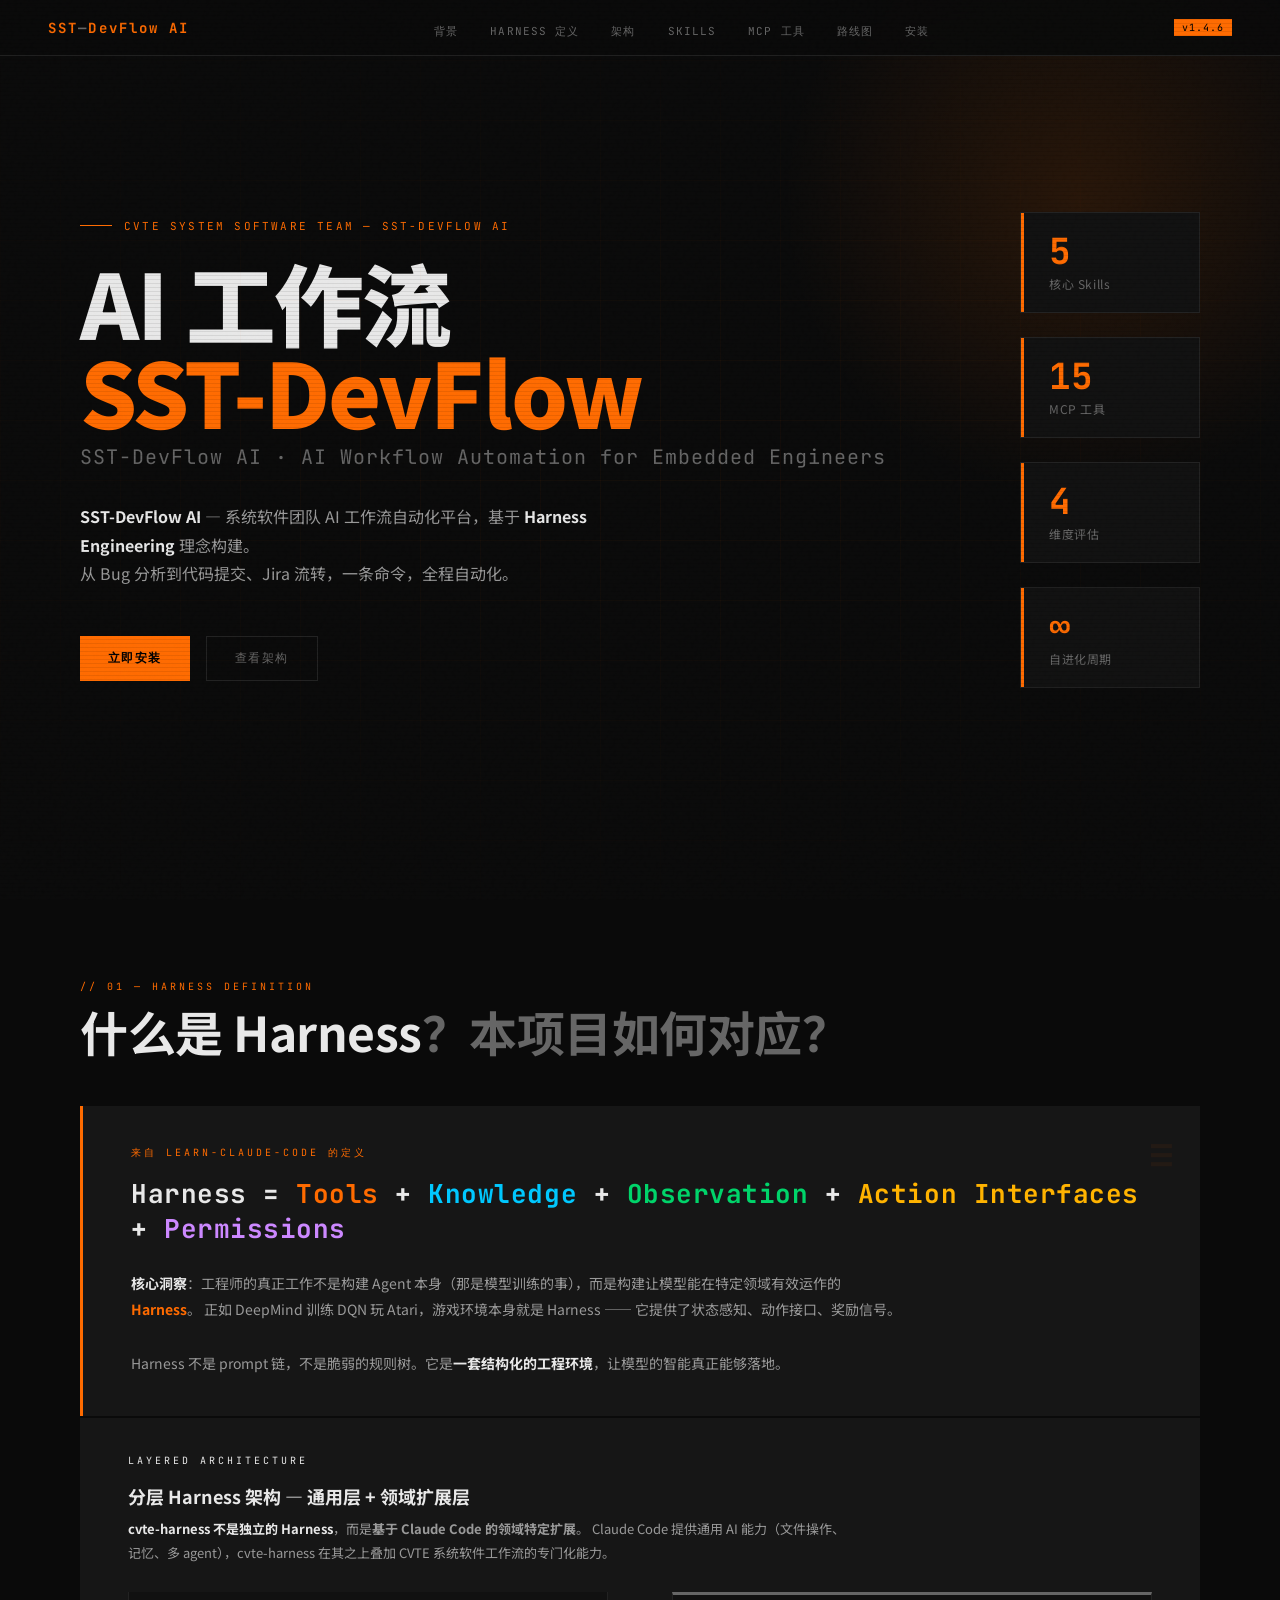
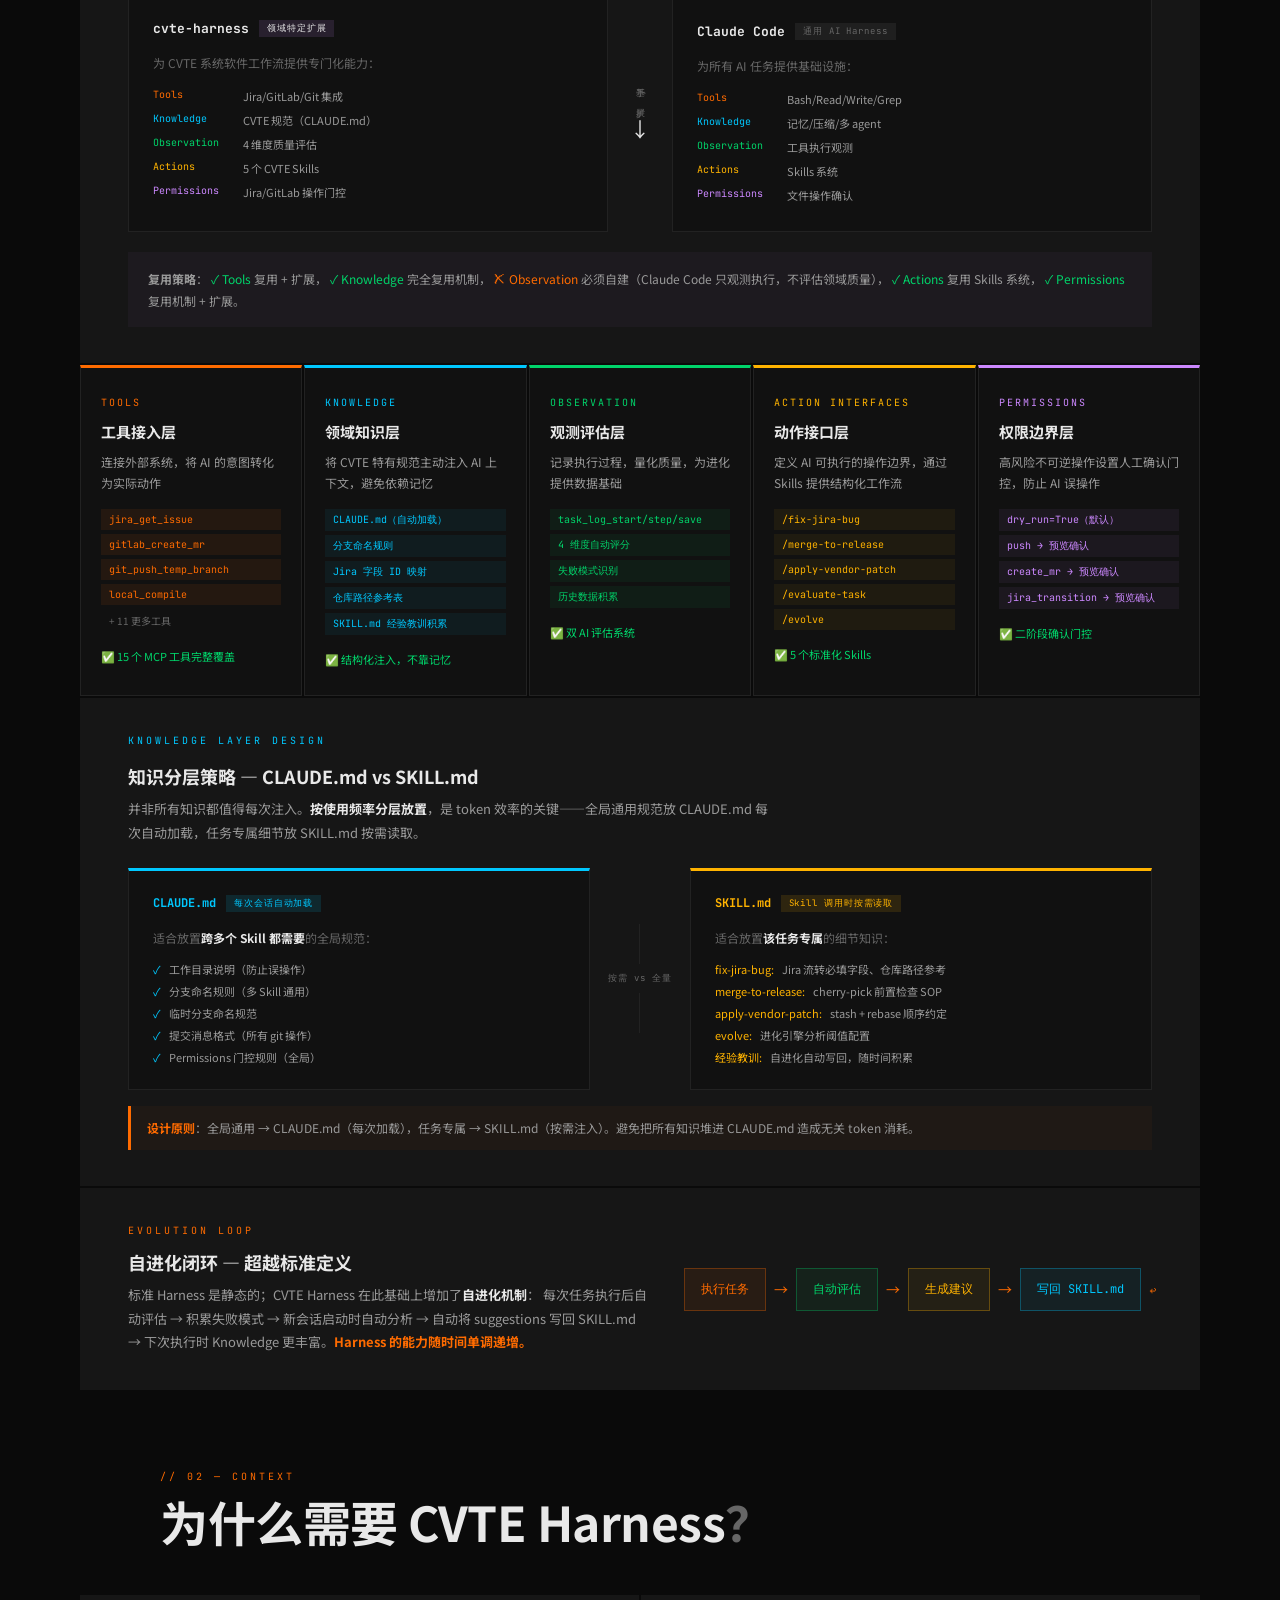
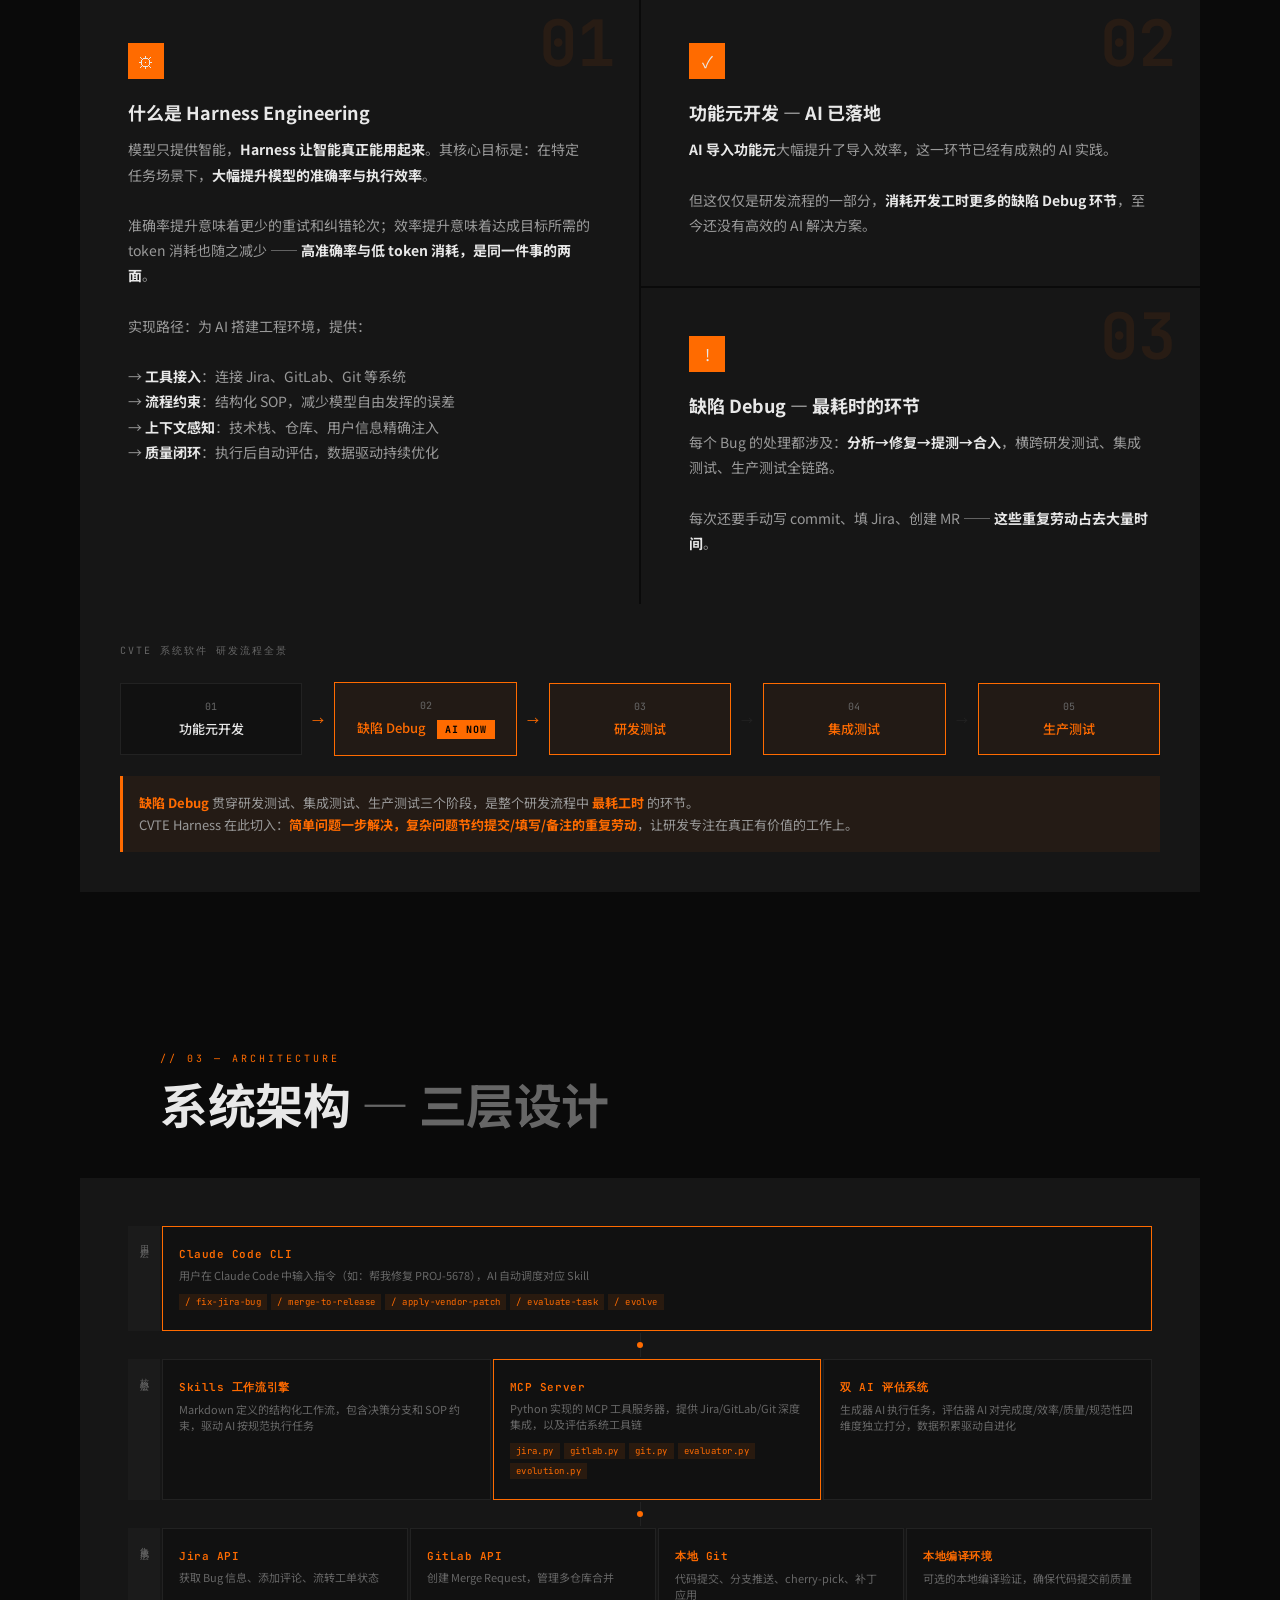
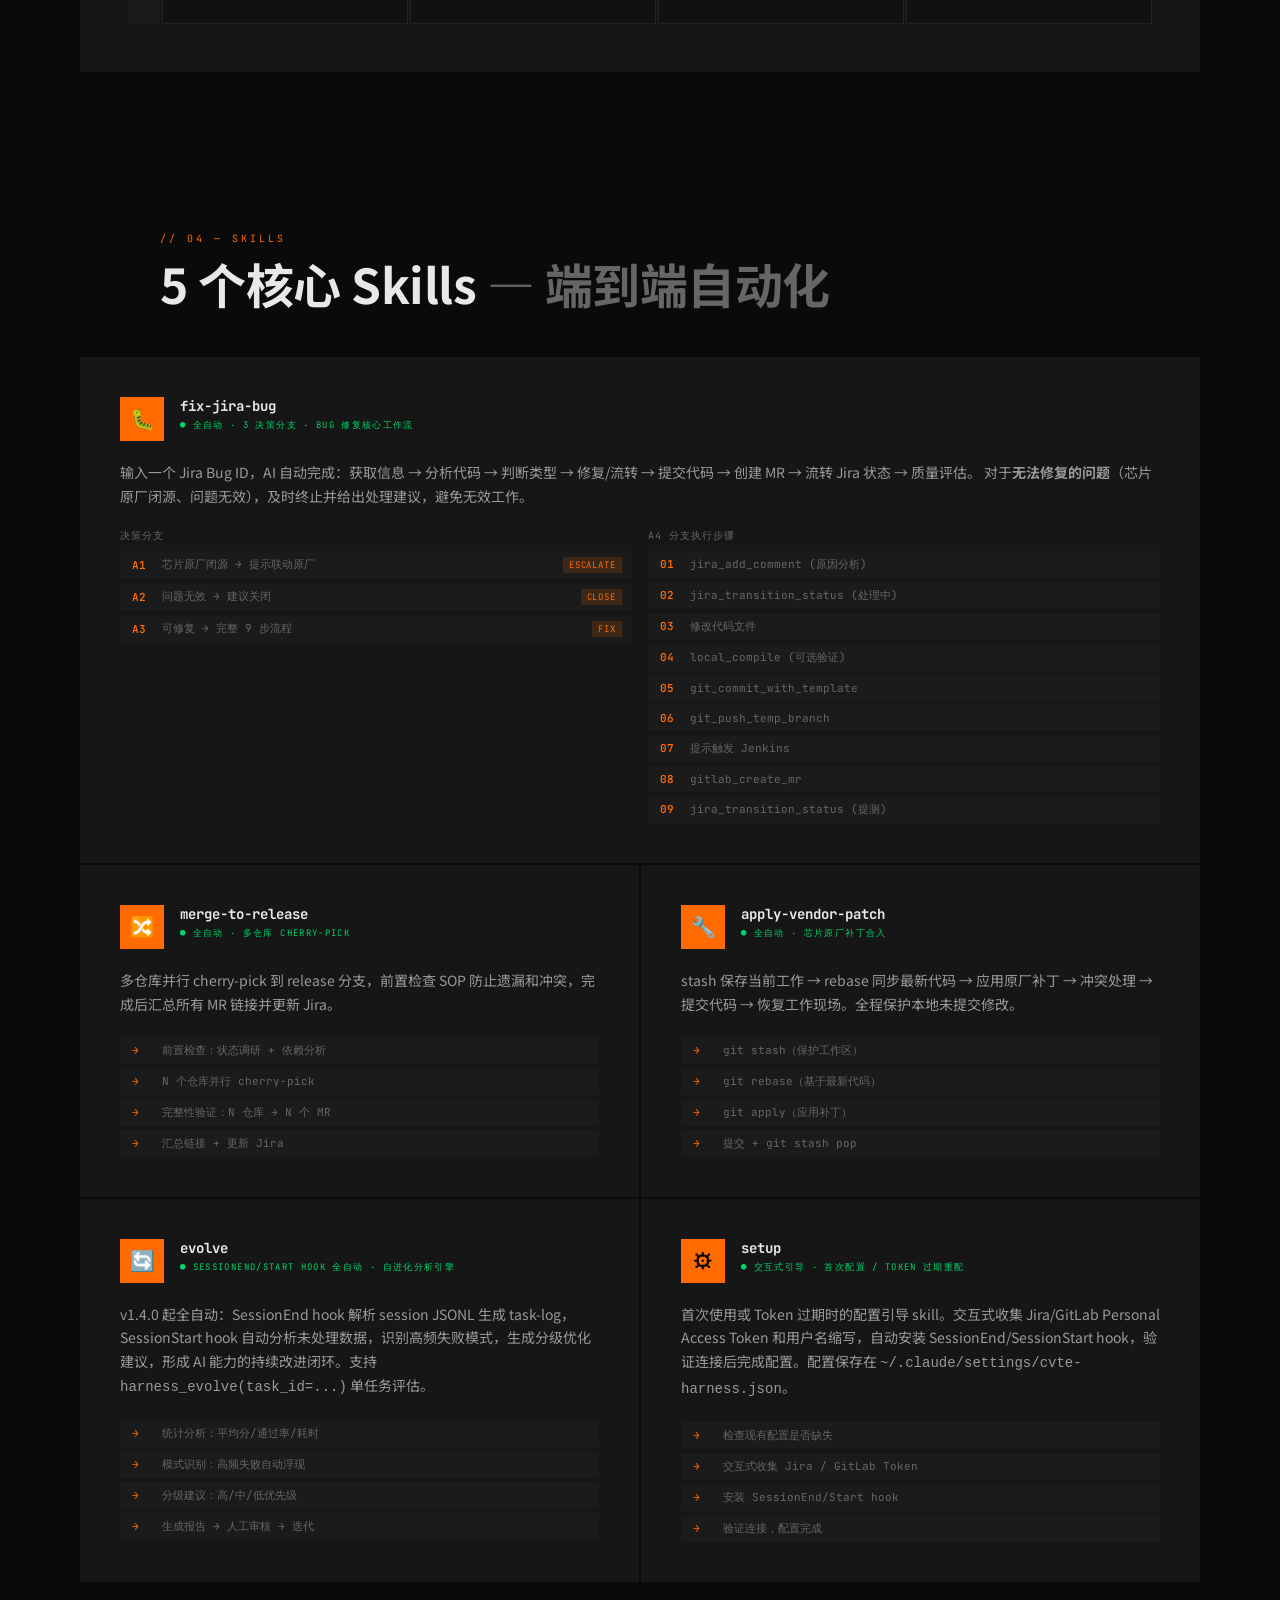
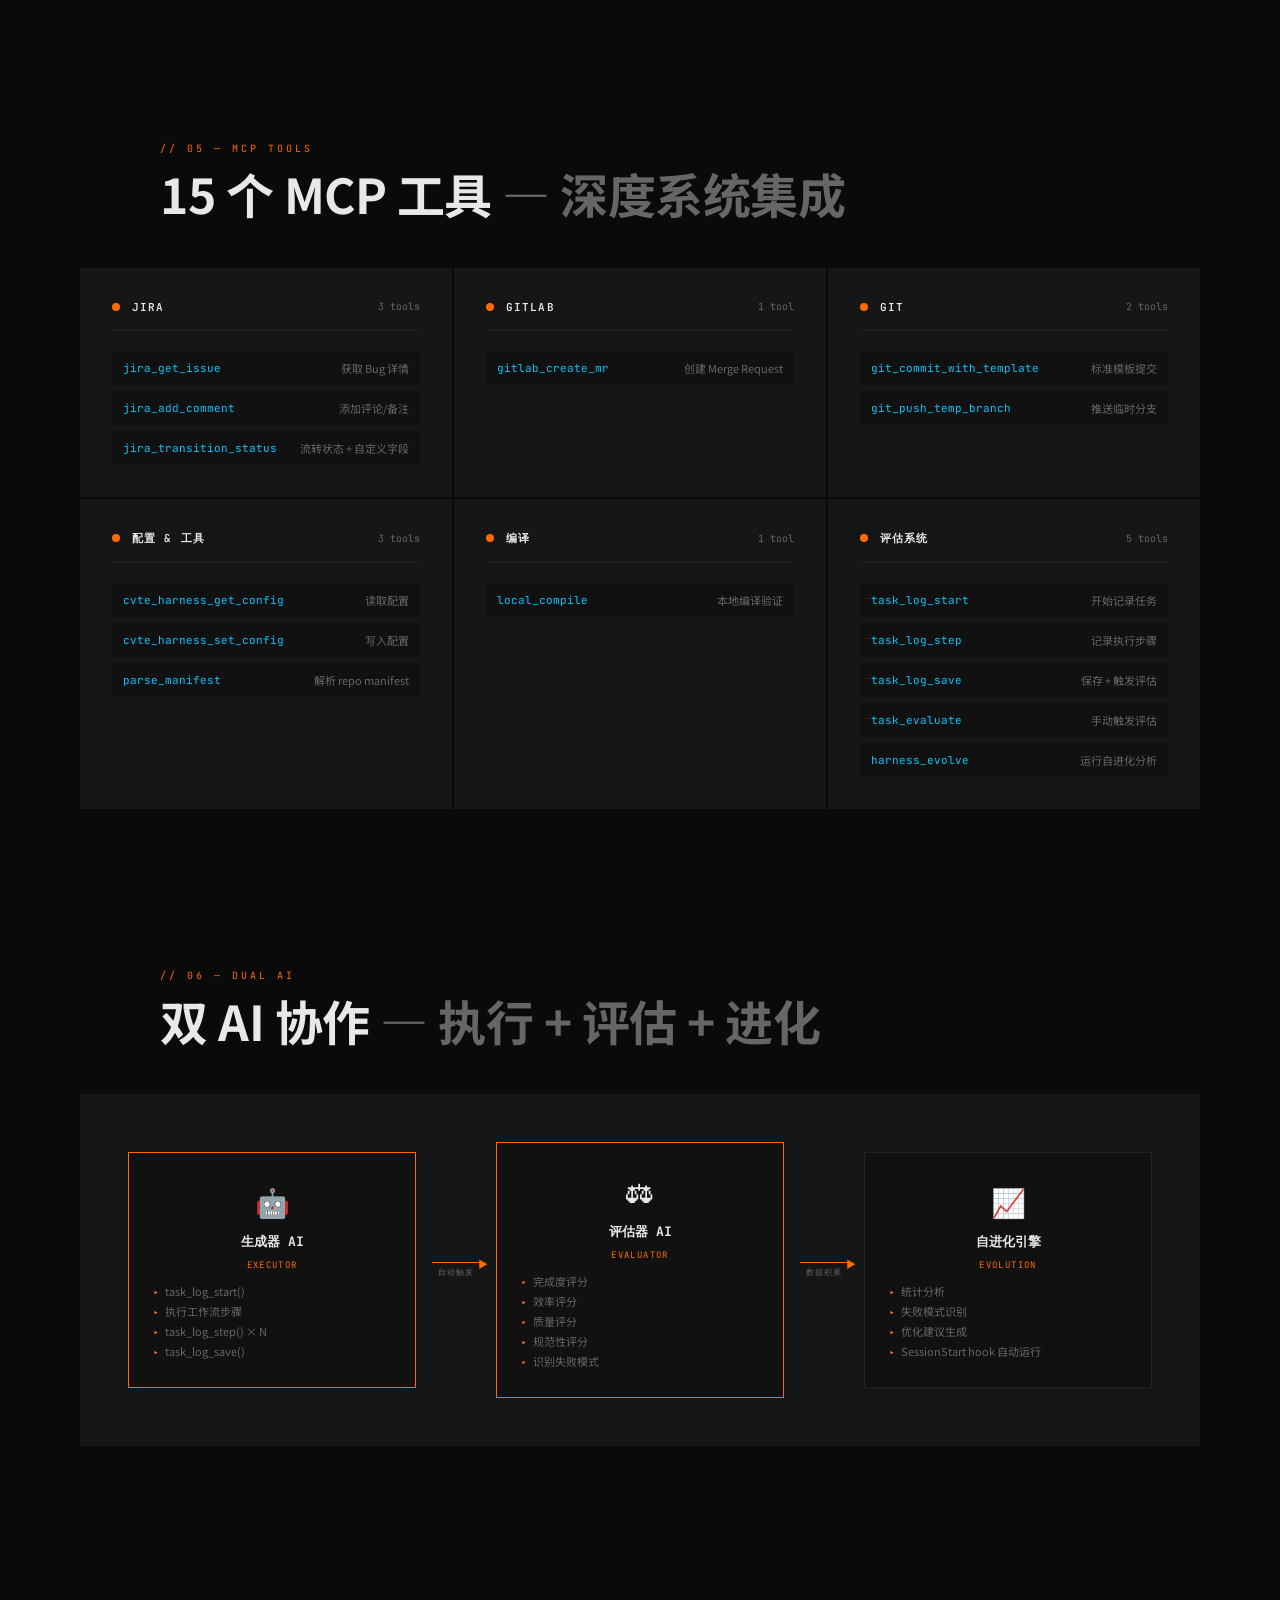
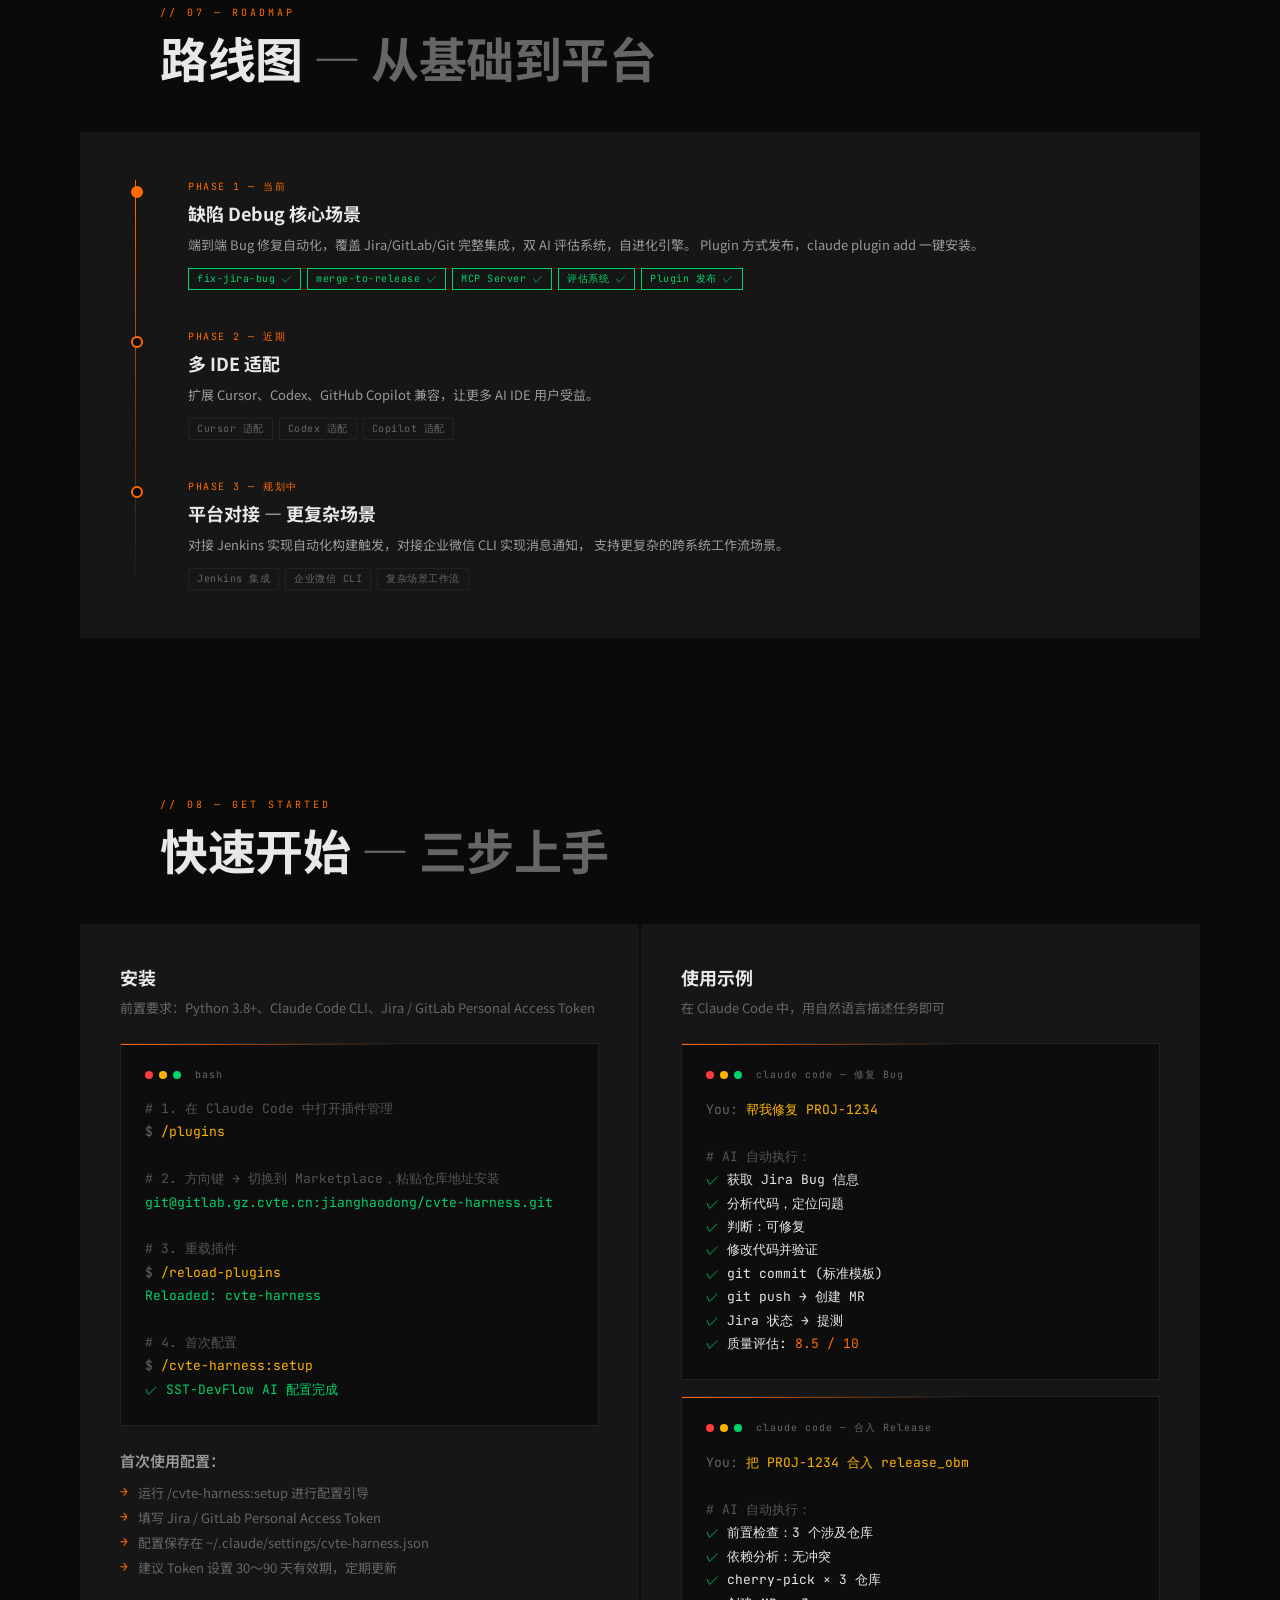
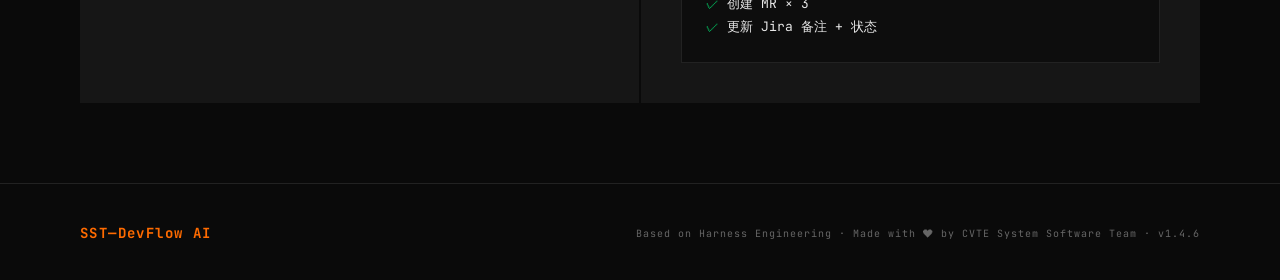
==== commit 5024501a: "[feature][通用] 更新 SST-DevFlow AI 品牌名、版本 1.4.6、补充 setup skill [原因分析] 网页版本号 v1.5.0 与 plugin 实际版本不一致，品牌名" ====
--- a/index.html
+++ b/index.html
@@ -3,7 +3,7 @@
 <head>
 <meta charset="UTF-8">
 <meta name="viewport" content="width=device-width, initial-scale=1.0">
-<title>CVTE Harness — AI 工作流自动化系统</title>
+<title>SST-DevFlow AI — CVTE 系统软件 AI 工作流自动化平台</title>
 <link rel="preconnect" href="https://fonts.googleapis.com">
 <link href="https://fonts.googleapis.com/css2?family=JetBrains+Mono:wght@300;400;600;700&family=Noto+Sans+SC:wght@300;400;500;700;900&display=swap" rel="stylesheet">
 <style>
@@ -1118,7 +1118,7 @@
 
 <!-- NAV -->
 <nav>
-  <div class="nav-logo">CVTE<span>—</span>HARNESS</div>
+  <div class="nav-logo">SST<span>—</span>DevFlow AI</div>
   <ul class="nav-links">
     <li><a href="#background">背景</a></li>
     <li><a href="#harness-def">Harness 定义</a></li>
@@ -1128,7 +1128,7 @@
     <li><a href="#roadmap">路线图</a></li>
     <li><a href="#install">安装</a></li>
   </ul>
-  <span class="nav-badge">v1.5.0</span>
+  <span class="nav-badge">v1.4.6</span>
 </nav>
 
 <!-- HERO -->
@@ -1136,17 +1136,17 @@
   <div class="hero-grid-bg"></div>
   <div class="hero-glow"></div>
 
-  <div class="hero-tag">CVTE System Software Team</div>
+  <div class="hero-tag">CVTE System Software Team — SST-DevFlow AI</div>
 
   <h1 class="hero-title">
-    缺陷 Debug<br>
-    <span class="accent">重新定义</span>
+    AI 工作流<br>
+    <span class="accent">SST-DevFlow</span>
   </h1>
 
-  <div class="hero-subtitle-en">AI Workflow Automation for Embedded Engineers</div>
+  <div class="hero-subtitle-en">SST-DevFlow AI · AI Workflow Automation for Embedded Engineers</div>
 
   <p class="hero-desc">
-    基于 <strong>Harness Engineering</strong> 理念构建 —— 给 AI 搭建环境，让智能真正能用起来。<br>
+    <strong>SST-DevFlow AI</strong> — 系统软件团队 AI 工作流自动化平台，基于 <strong>Harness Engineering</strong> 理念构建。<br>
     从 Bug 分析到代码提交、Jira 流转，一条命令，全程自动化。
   </p>
 
@@ -1771,6 +1771,24 @@
       </div>
     </div>
 
+    <!-- setup -->
+    <div class="skill-card">
+      <div class="skill-header">
+        <div class="skill-icon">⚙</div>
+        <div class="skill-meta">
+          <div class="skill-name">setup</div>
+          <div class="skill-tag">● 交互式引导 · 首次配置 / Token 过期重配</div>
+        </div>
+      </div>
+      <p class="skill-desc">首次使用或 Token 过期时的配置引导 skill。交互式收集 Jira/GitLab Personal Access Token 和用户名缩写，自动安装 SessionEnd/SessionStart hook，验证连接后完成配置。配置保存在 <code>~/.claude/settings/cvte-harness.json</code>。</p>
+      <div class="skill-flow">
+        <div class="flow-step"><span class="step-num">→</span> 检查现有配置是否缺失</div>
+        <div class="flow-step"><span class="step-num">→</span> 交互式收集 Jira / GitLab Token</div>
+        <div class="flow-step"><span class="step-num">→</span> 安装 SessionEnd/Start hook</div>
+        <div class="flow-step"><span class="step-num">→</span> 验证连接，配置完成</div>
+      </div>
+    </div>
+
   </div>
 </section>
 
@@ -2049,18 +2067,19 @@
           <div class="code-dot code-dot-g"></div>
           <div class="code-block-title">bash</div>
         </div>
-        <pre><span class="code-comment"># 1. 克隆仓库</span>
-<span class="code-prompt">$ </span><span class="code-cmd">git clone</span> <span class="code-str">https://github.com/kirk-haodong/cvte-harness.git</span>
-
-<span class="code-comment"># 2. 添加 Plugin（自动安装依赖）</span>
-<span class="code-prompt">$ </span><span class="code-cmd">claude plugin add</span> ./cvte-harness
-
-<span class="code-comment"># 3. 验证安装</span>
-<span class="code-prompt">$ </span><span class="code-cmd">claude plugin list</span>
-<span class="code-str">✓ cvte-harness@1.1.0</span>
-
-<span class="code-prompt">$ </span><span class="code-cmd">claude mcp list</span>
-<span class="code-str">✓ cvte-harness — running</span></pre>
+        <pre><span class="code-comment"># 1. 在 Claude Code 中打开插件管理</span>
+<span class="code-prompt">$ </span><span class="code-cmd">/plugins</span>
+
+<span class="code-comment"># 2. 方向键 → 切换到 Marketplace，粘贴仓库地址安装</span>
+<span class="code-str">git@gitlab.gz.cvte.cn:jianghaodong/cvte-harness.git</span>
+
+<span class="code-comment"># 3. 重载插件</span>
+<span class="code-prompt">$ </span><span class="code-cmd">/reload-plugins</span>
+<span class="code-str">Reloaded: cvte-harness</span>
+
+<span class="code-comment"># 4. 首次配置</span>
+<span class="code-prompt">$ </span><span class="code-cmd">/cvte-harness:setup</span>
+<span class="code-str">✓ SST-DevFlow AI 配置完成</span></pre>
       </div>
 
       <div style="margin-top:24px">
@@ -2072,11 +2091,15 @@
           </div>
           <div style="display:flex;gap:10px;font-size:13px;color:var(--text-dim)">
             <span style="color:var(--orange);font-family:'JetBrains Mono',monospace">→</span>
-            或直接使用任意 skill，系统自动提示配置
+            填写 Jira / GitLab Personal Access Token
           </div>
           <div style="display:flex;gap:10px;font-size:13px;color:var(--text-dim)">
             <span style="color:var(--orange);font-family:'JetBrains Mono',monospace">→</span>
-            配置保存在 ~/.cvte-harness/config.json
+            配置保存在 ~/.claude/settings/cvte-harness.json
+          </div>
+          <div style="display:flex;gap:10px;font-size:13px;color:var(--text-dim)">
+            <span style="color:var(--orange);font-family:'JetBrains Mono',monospace">→</span>
+            建议 Token 设置 30～90 天有效期，定期更新
           </div>
         </div>
       </div>
@@ -2131,9 +2154,9 @@
 
 <!-- FOOTER -->
 <footer>
-  <div class="footer-logo">CVTE—HARNESS</div>
+  <div class="footer-logo">SST—DevFlow AI</div>
   <div class="footer-credit">
-    Based on Harness Engineering · Made with ❤ by CVTE System Software Team · v1.5.0
+    Based on Harness Engineering · Made with ❤ by CVTE System Software Team · v1.4.6
   </div>
 </footer>
 
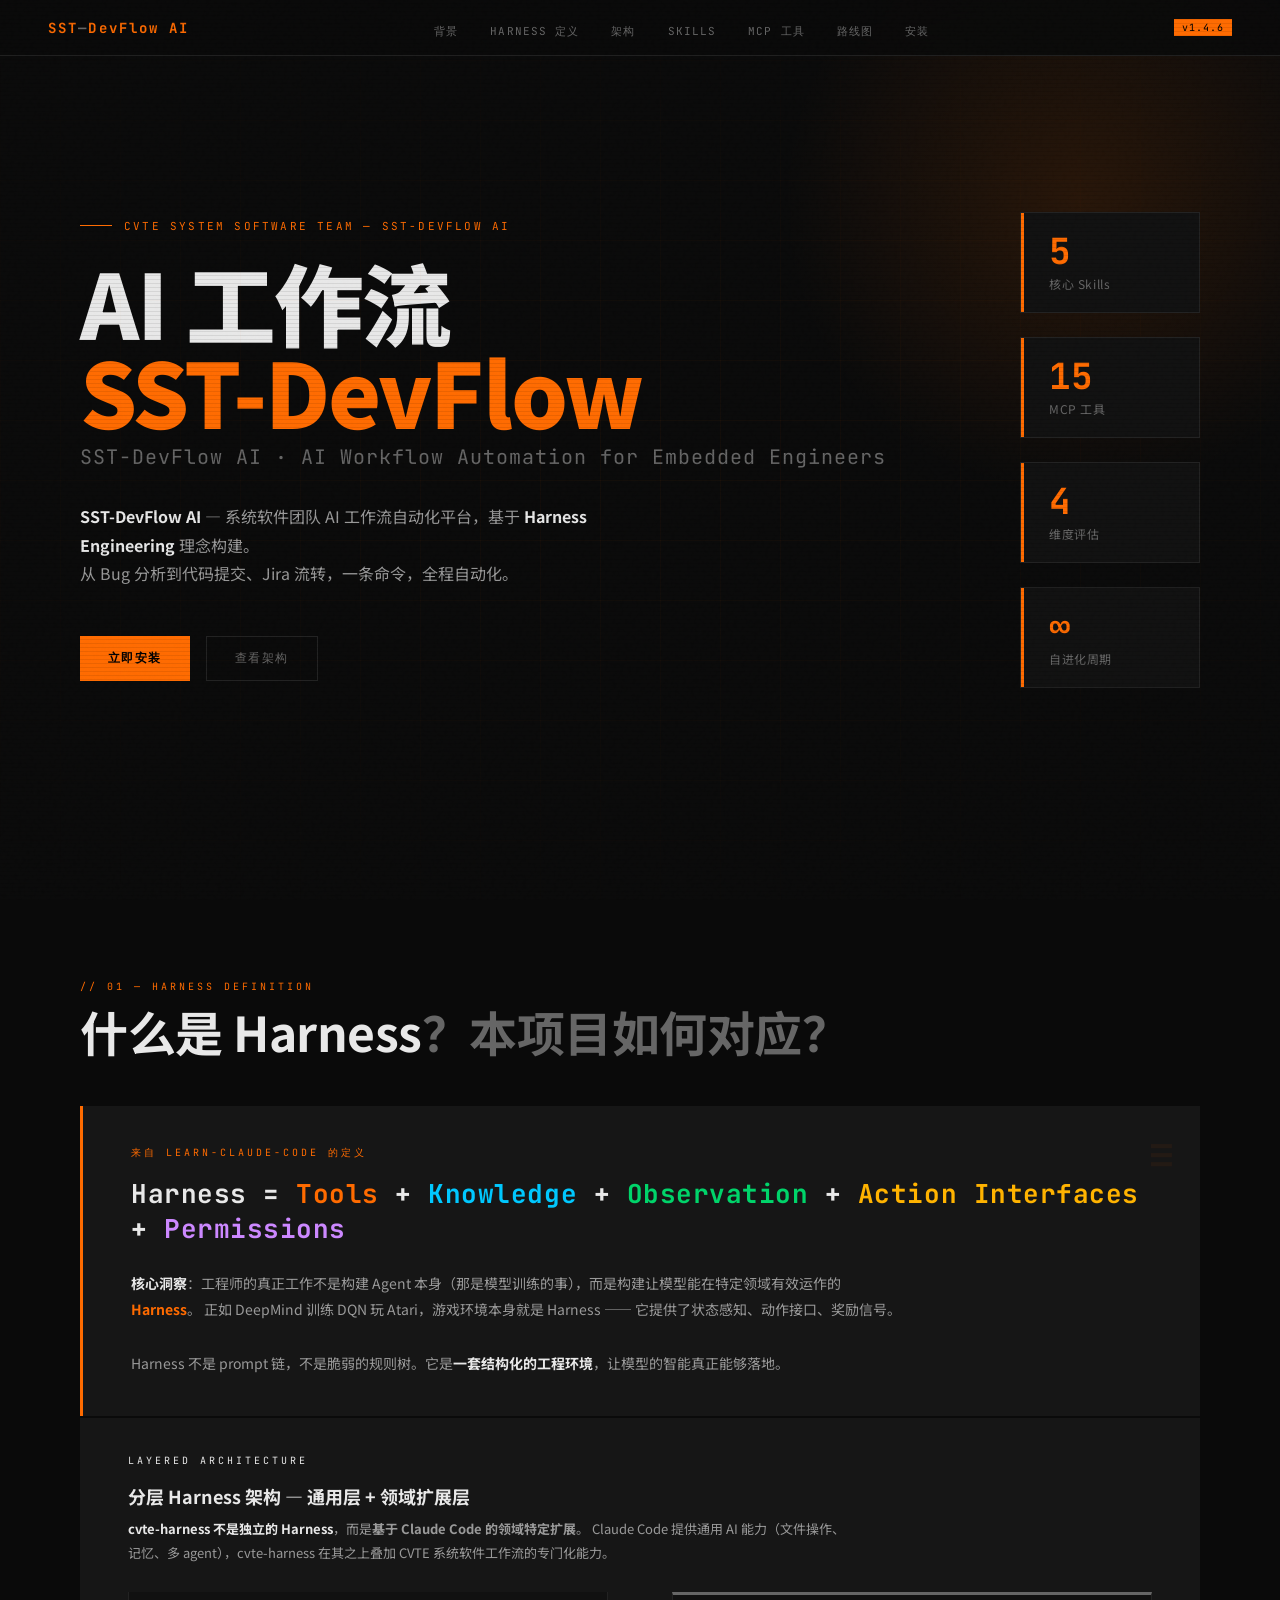
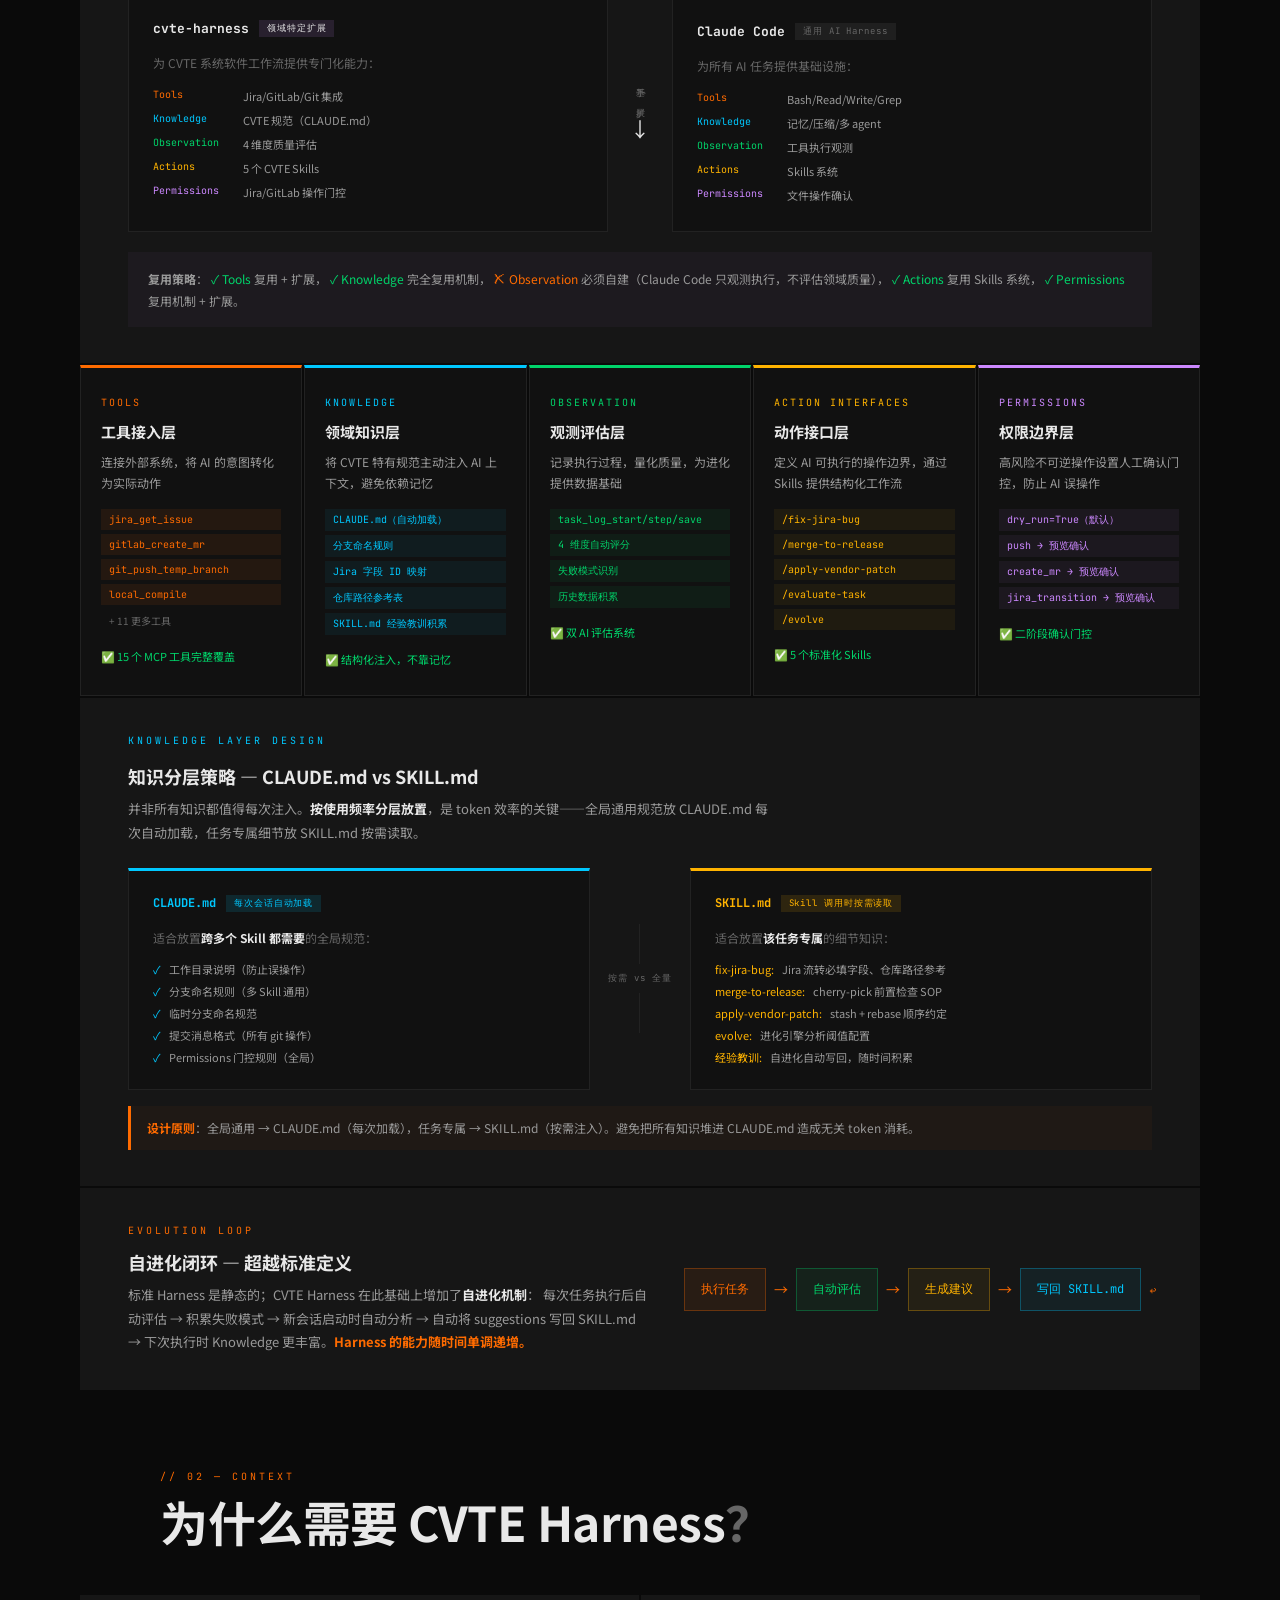
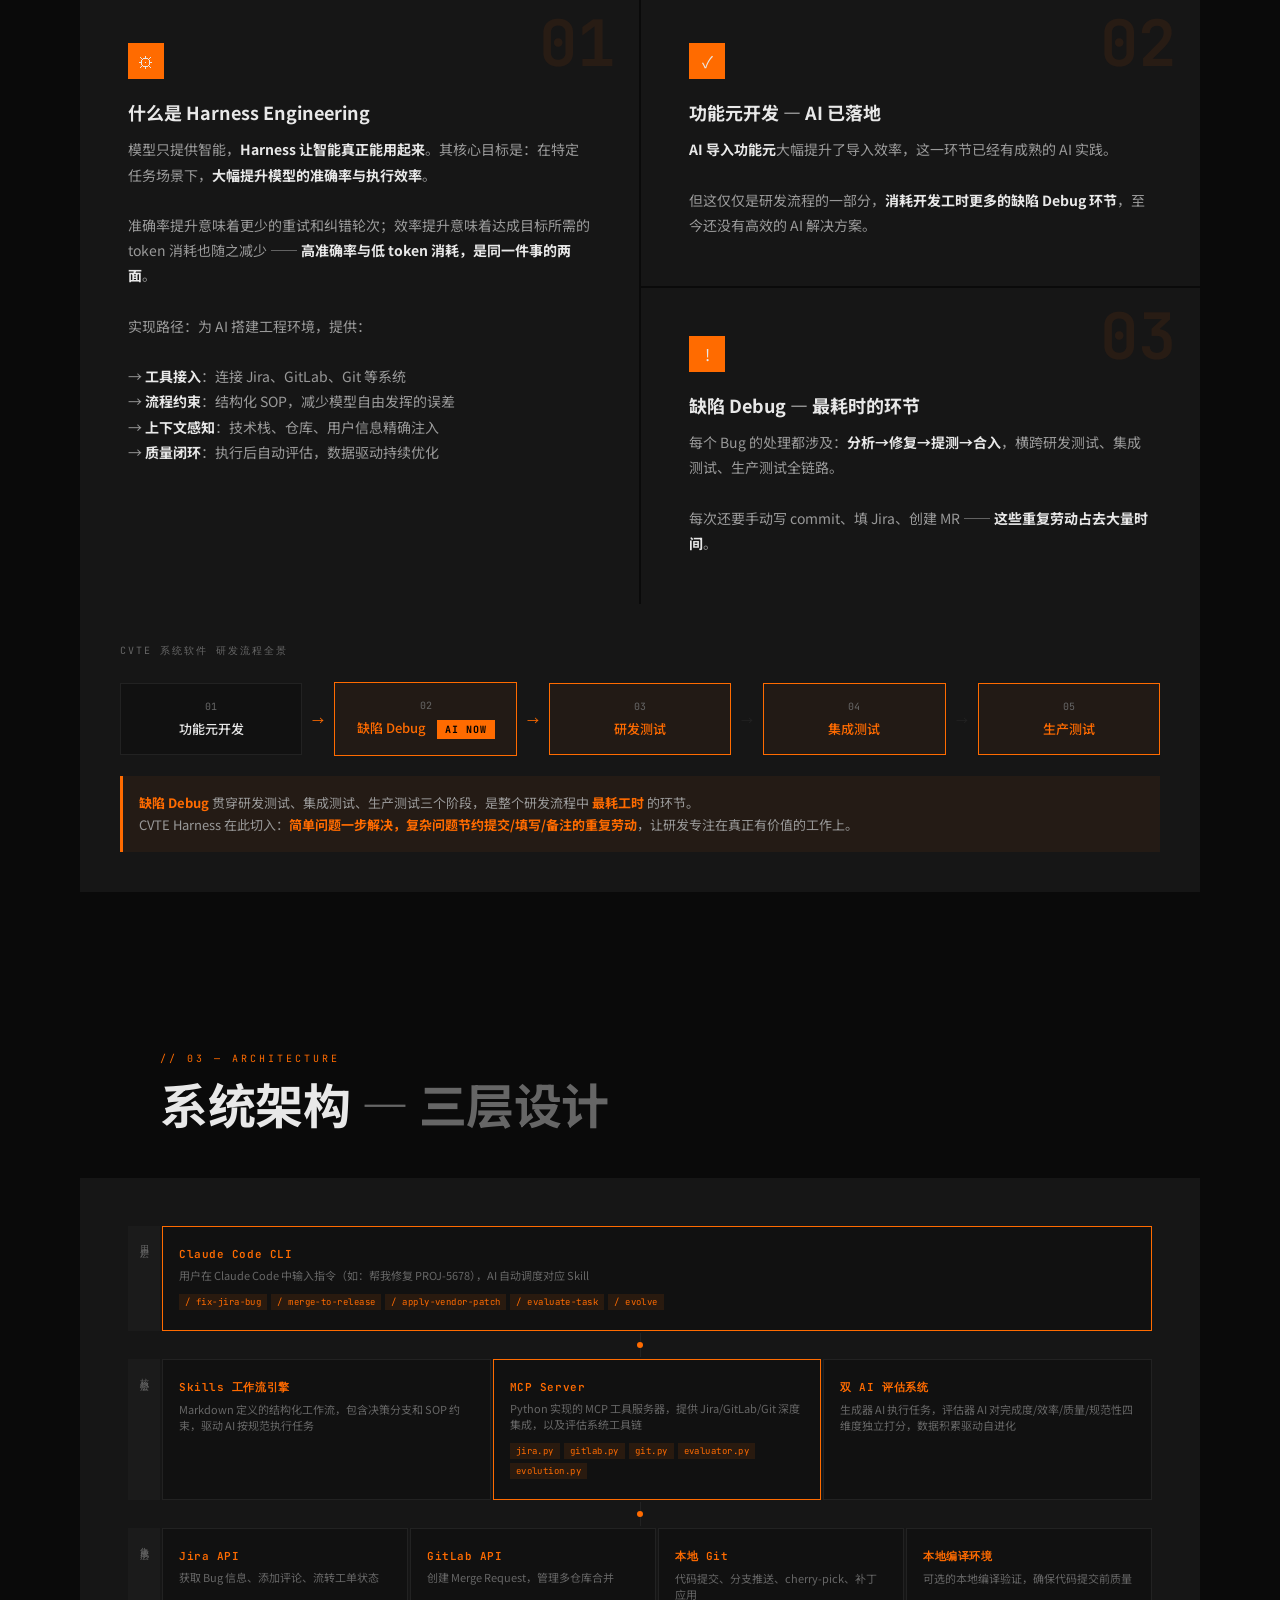
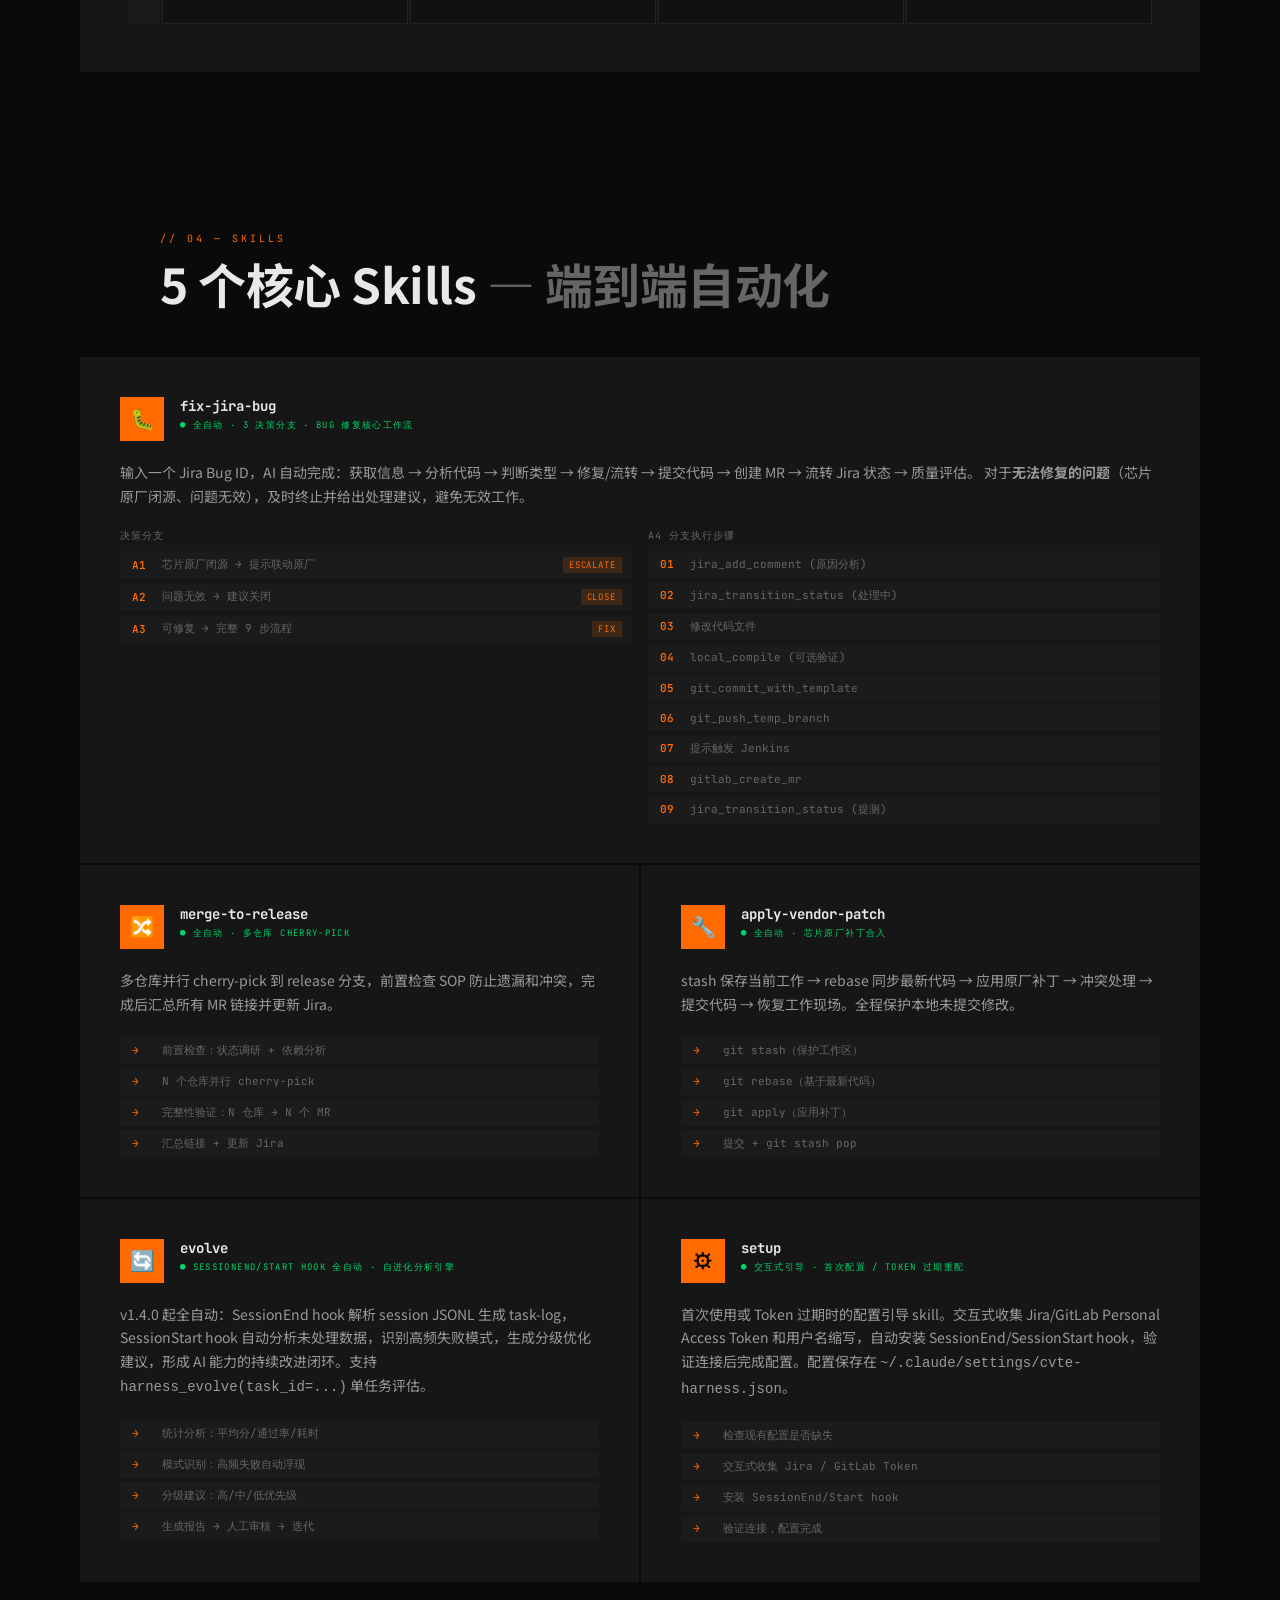
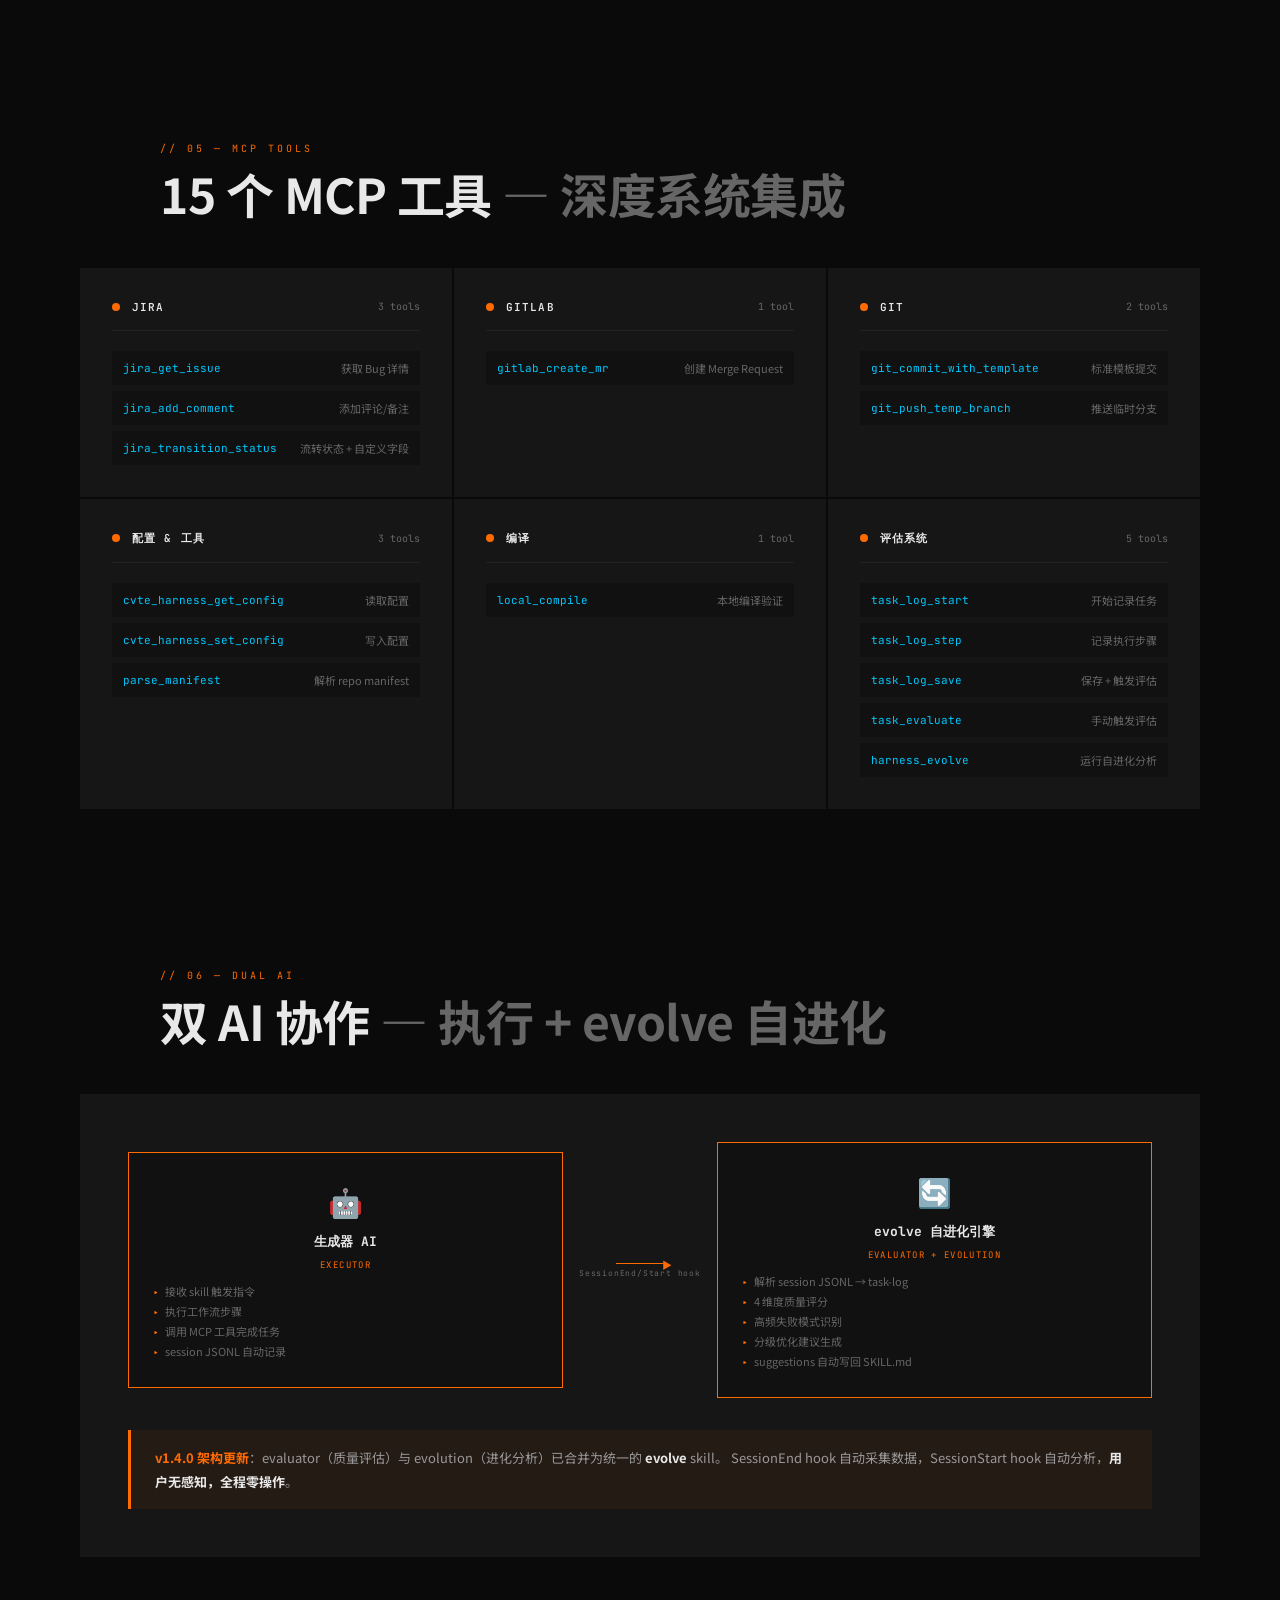
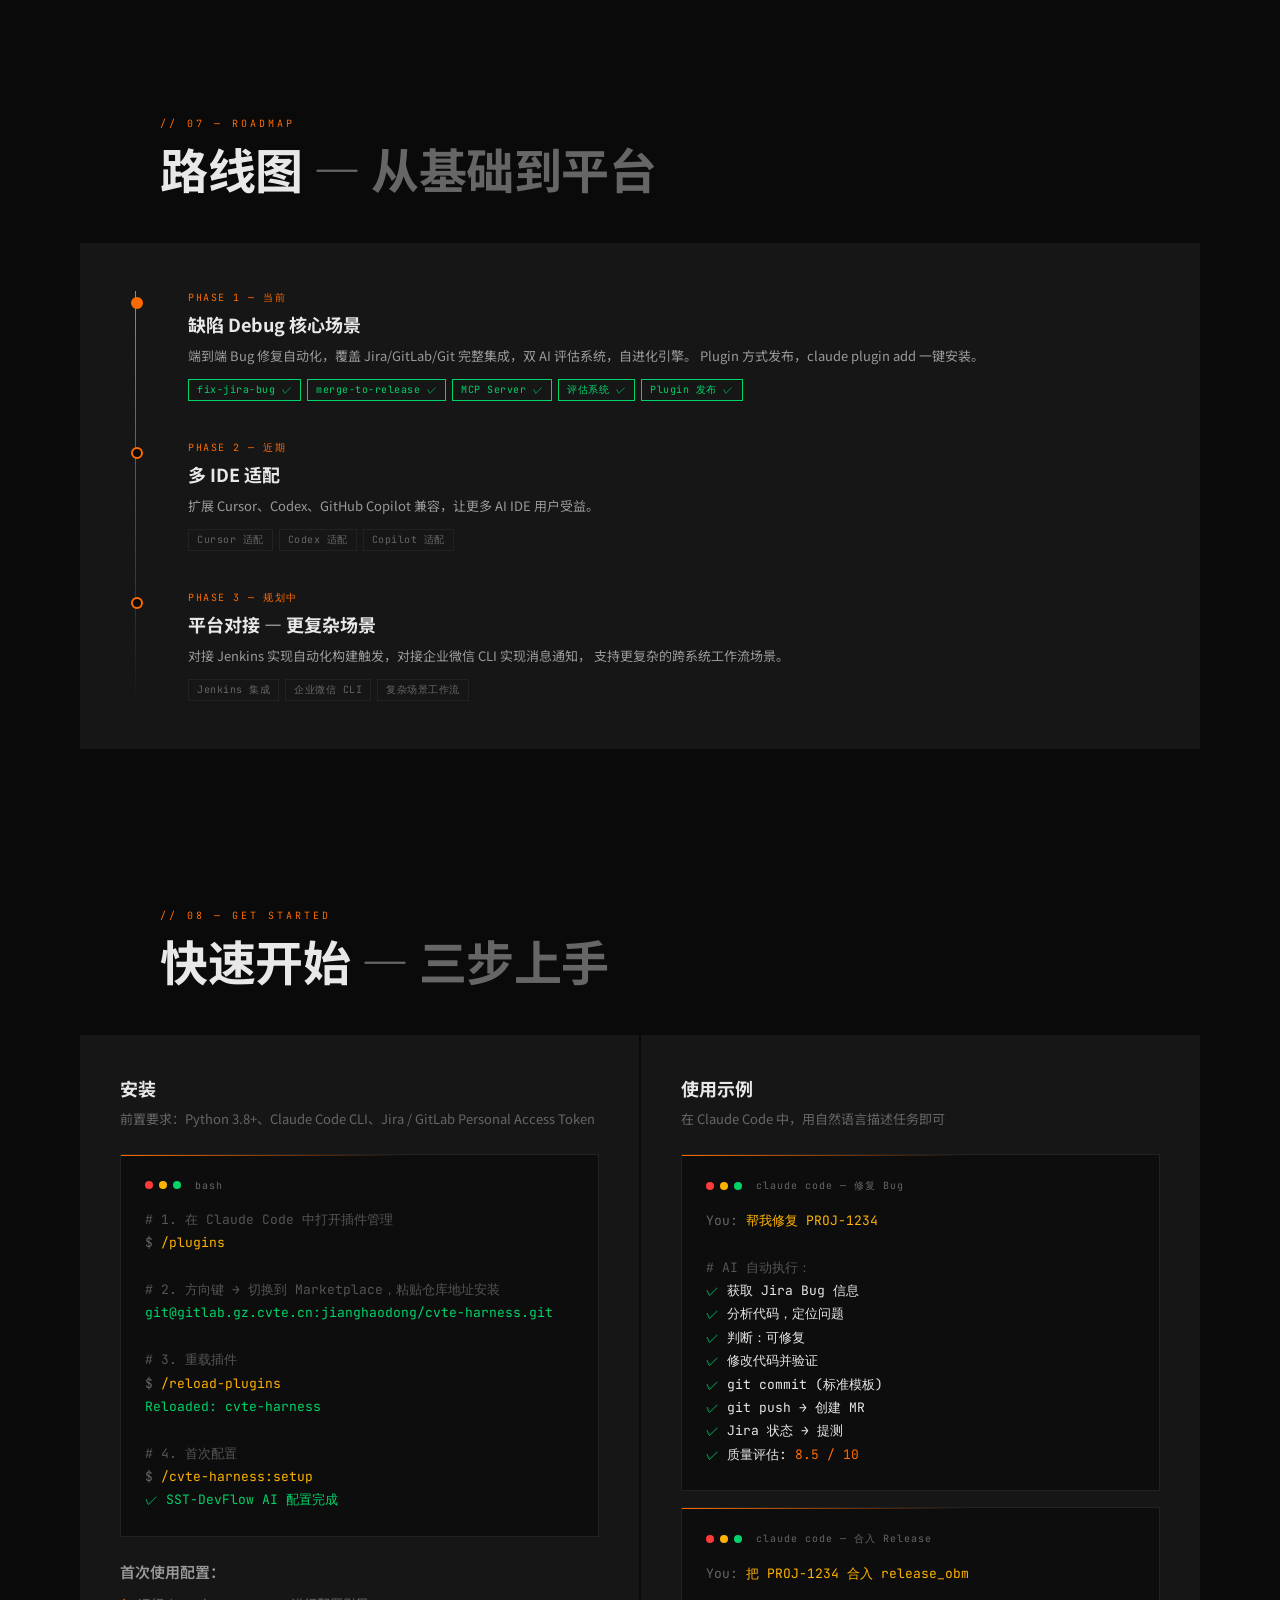
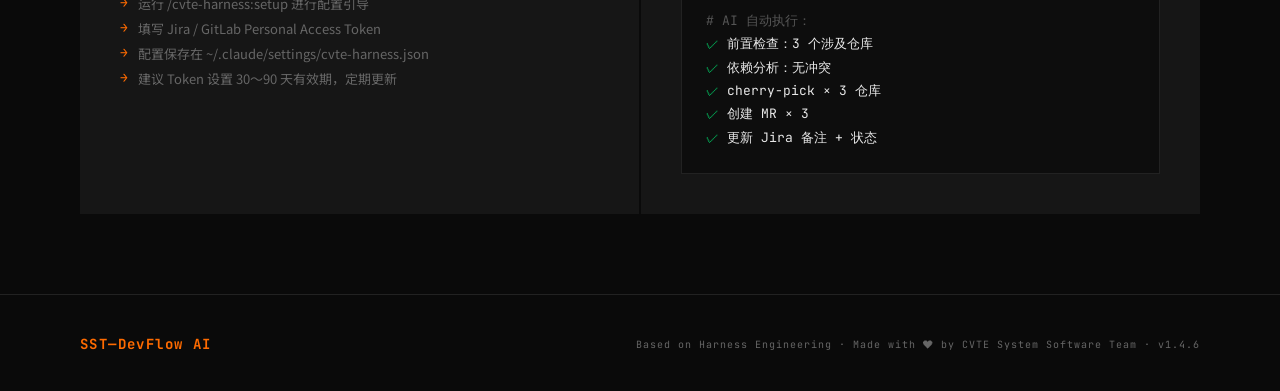
==== commit c01d2aab: "[feature][通用] 双AI协作区块更新：evaluator+evolution合并为evolve [原因分析] v1.4.0 起 evaluator 和 evolution 已合并为 evol" ====
--- a/index.html
+++ b/index.html
@@ -1928,59 +1928,47 @@
 <section id="dual-ai">
   <div class="section-header fade-in">
     <div class="section-label">// 06 — Dual AI</div>
-    <h2 class="section-title">双 AI 协作<span class="dim"> — 执行 + 评估 + 进化</span></h2>
+    <h2 class="section-title">双 AI 协作<span class="dim"> — 执行 + evolve 自进化</span></h2>
   </div>
 
   <div class="dual-ai-canvas fade-in">
-    <div class="dual-ai-grid">
+    <div class="dual-ai-grid" style="grid-template-columns: 1fr auto 1fr;">
 
       <div class="ai-node ai-node-highlight">
         <div class="ai-node-icon">🤖</div>
         <div class="ai-node-title">生成器 AI</div>
         <div class="ai-node-role">Executor</div>
         <div class="ai-node-items">
-          <div class="ai-node-item">task_log_start()</div>
+          <div class="ai-node-item">接收 skill 触发指令</div>
           <div class="ai-node-item">执行工作流步骤</div>
-          <div class="ai-node-item">task_log_step() × N</div>
-          <div class="ai-node-item">task_log_save()</div>
+          <div class="ai-node-item">调用 MCP 工具完成任务</div>
+          <div class="ai-node-item">session JSONL 自动记录</div>
         </div>
       </div>
 
       <div class="ai-arrow">
         <div class="ai-arrow-line"></div>
-        <div class="ai-arrow-label">自动触发</div>
+        <div class="ai-arrow-label">SessionEnd/Start hook</div>
       </div>
 
       <div class="ai-node ai-node-highlight">
-        <div class="ai-node-icon">⚖</div>
-        <div class="ai-node-title">评估器 AI</div>
-        <div class="ai-node-role">Evaluator</div>
+        <div class="ai-node-icon">🔄</div>
+        <div class="ai-node-title">evolve 自进化引擎</div>
+        <div class="ai-node-role">Evaluator + Evolution</div>
         <div class="ai-node-items">
-          <div class="ai-node-item">完成度评分</div>
-          <div class="ai-node-item">效率评分</div>
-          <div class="ai-node-item">质量评分</div>
-          <div class="ai-node-item">规范性评分</div>
-          <div class="ai-node-item">识别失败模式</div>
-        </div>
-      </div>
-
-      <div class="ai-arrow">
-        <div class="ai-arrow-line"></div>
-        <div class="ai-arrow-label">数据积累</div>
-      </div>
-
-      <div class="ai-node">
-        <div class="ai-node-icon">📈</div>
-        <div class="ai-node-title">自进化引擎</div>
-        <div class="ai-node-role">Evolution</div>
-        <div class="ai-node-items">
-          <div class="ai-node-item">统计分析</div>
-          <div class="ai-node-item">失败模式识别</div>
-          <div class="ai-node-item">优化建议生成</div>
-          <div class="ai-node-item">SessionStart hook 自动运行</div>
-        </div>
-      </div>
-
+          <div class="ai-node-item">解析 session JSONL → task-log</div>
+          <div class="ai-node-item">4 维度质量评分</div>
+          <div class="ai-node-item">高频失败模式识别</div>
+          <div class="ai-node-item">分级优化建议生成</div>
+          <div class="ai-node-item">suggestions 自动写回 SKILL.md</div>
+        </div>
+      </div>
+
+    </div>
+
+    <div style="margin-top: 32px; padding: 16px 24px; background: rgba(255,107,0,0.06); border-left: 3px solid var(--orange); font-size: 13px; color: var(--text-mid); line-height: 1.8;">
+      <strong style="color: var(--orange);">v1.4.0 架构更新</strong>：evaluator（质量评估）与 evolution（进化分析）已合并为统一的 <strong style="color: var(--text);">evolve</strong> skill。
+      SessionEnd hook 自动采集数据，SessionStart hook 自动分析，<strong style="color: var(--text);">用户无感知，全程零操作</strong>。
     </div>
   </div>
 </section>
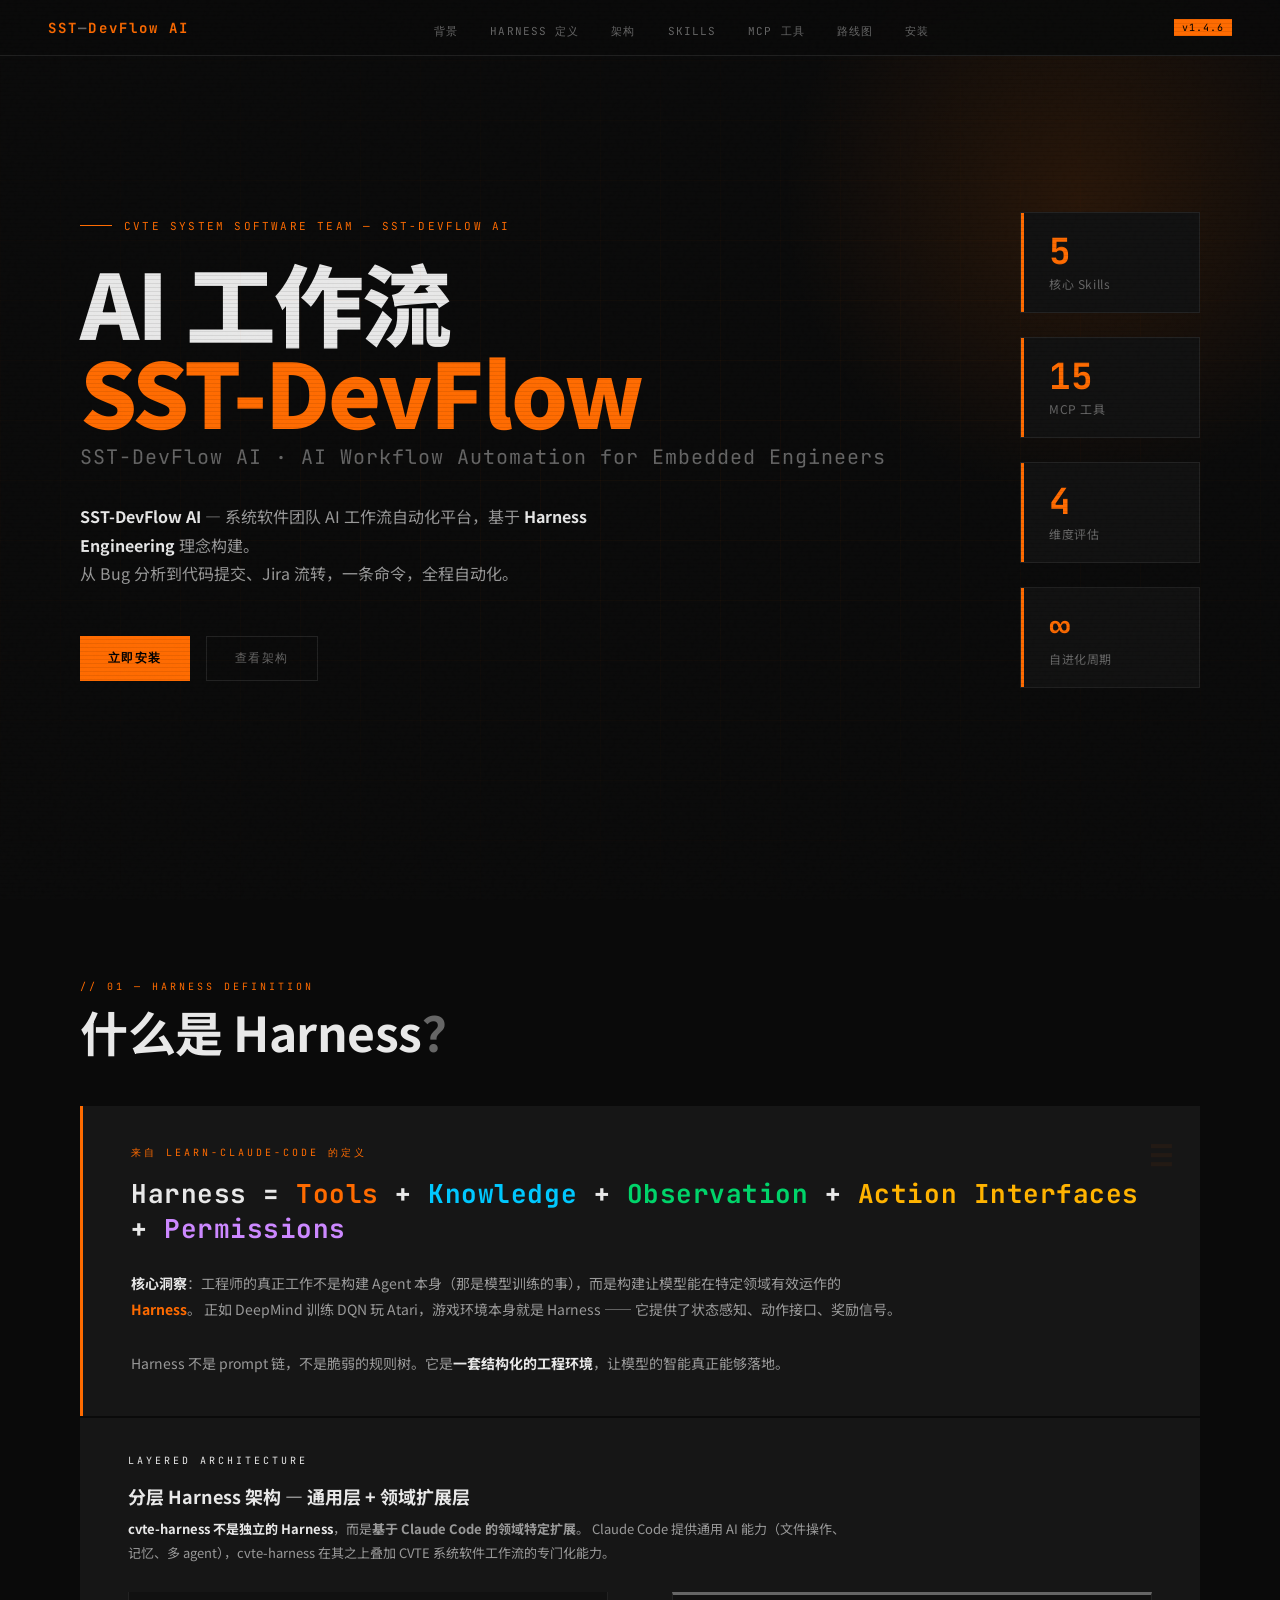
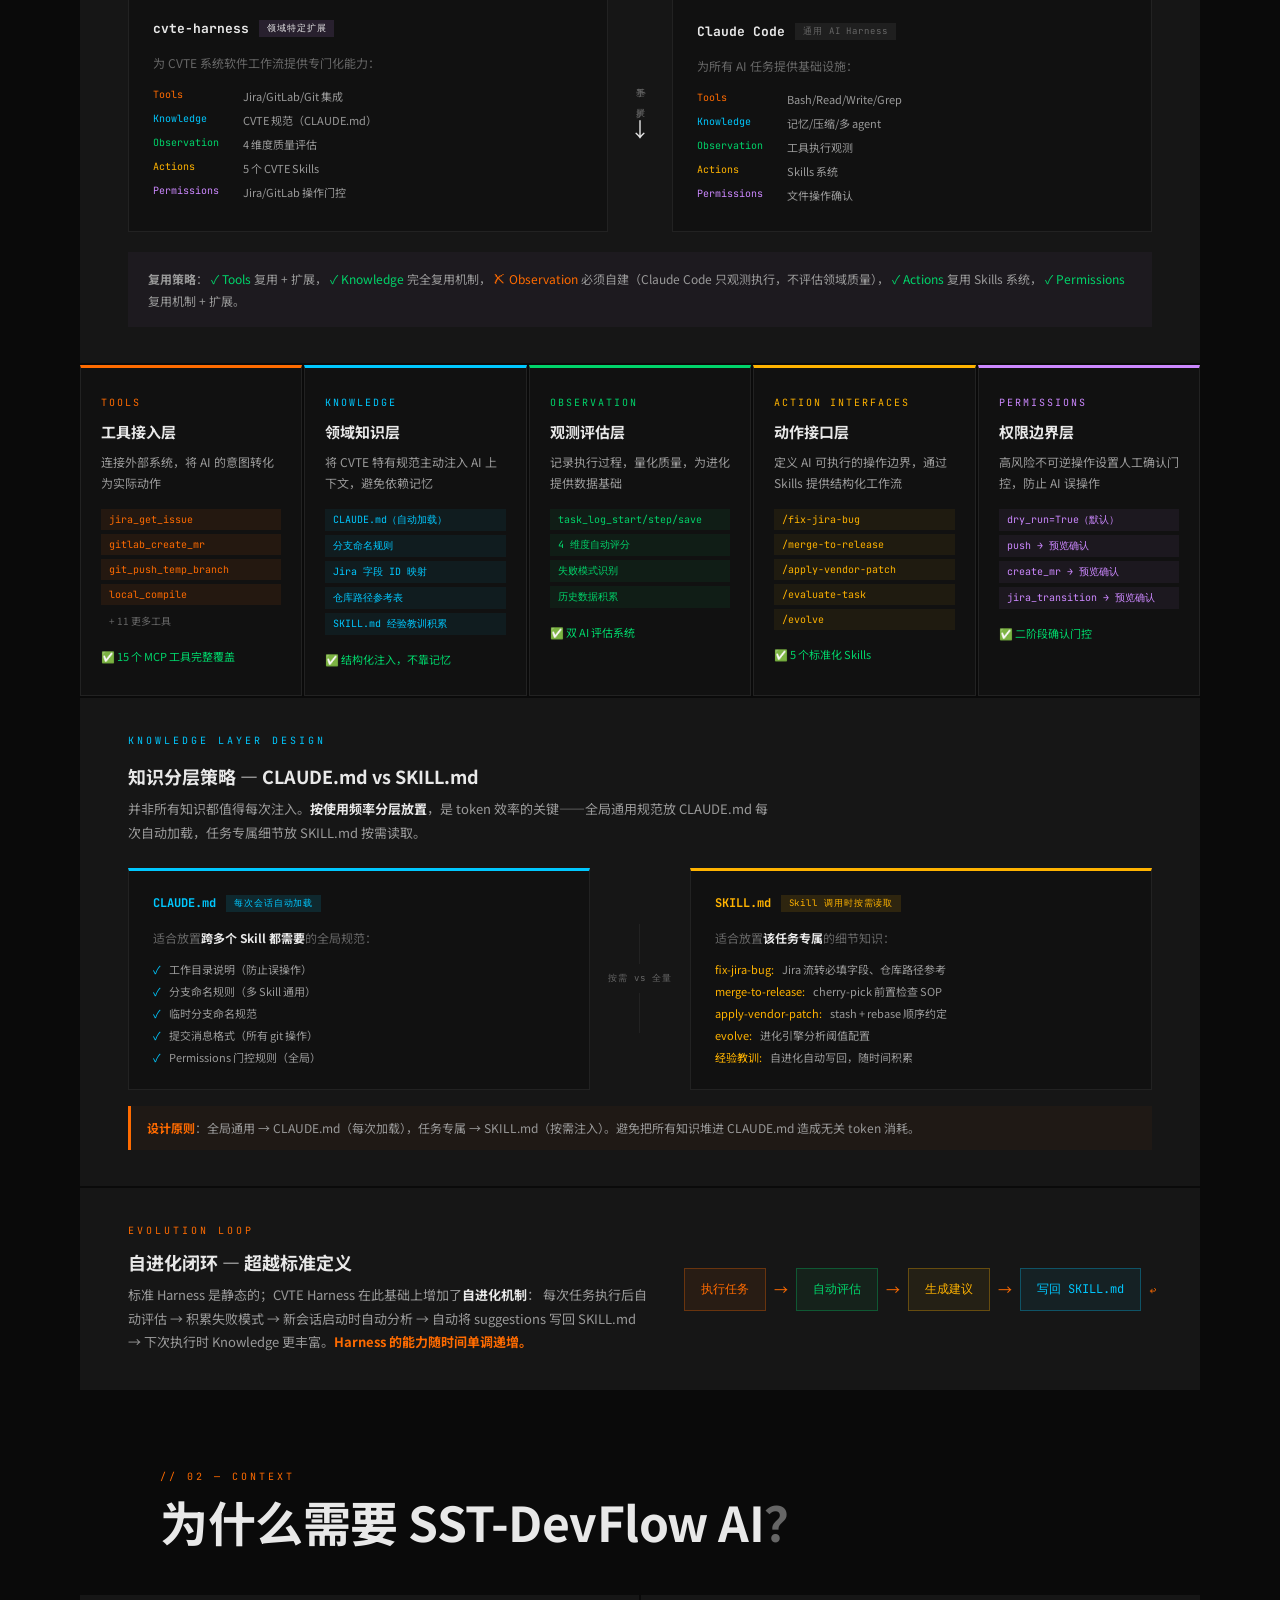
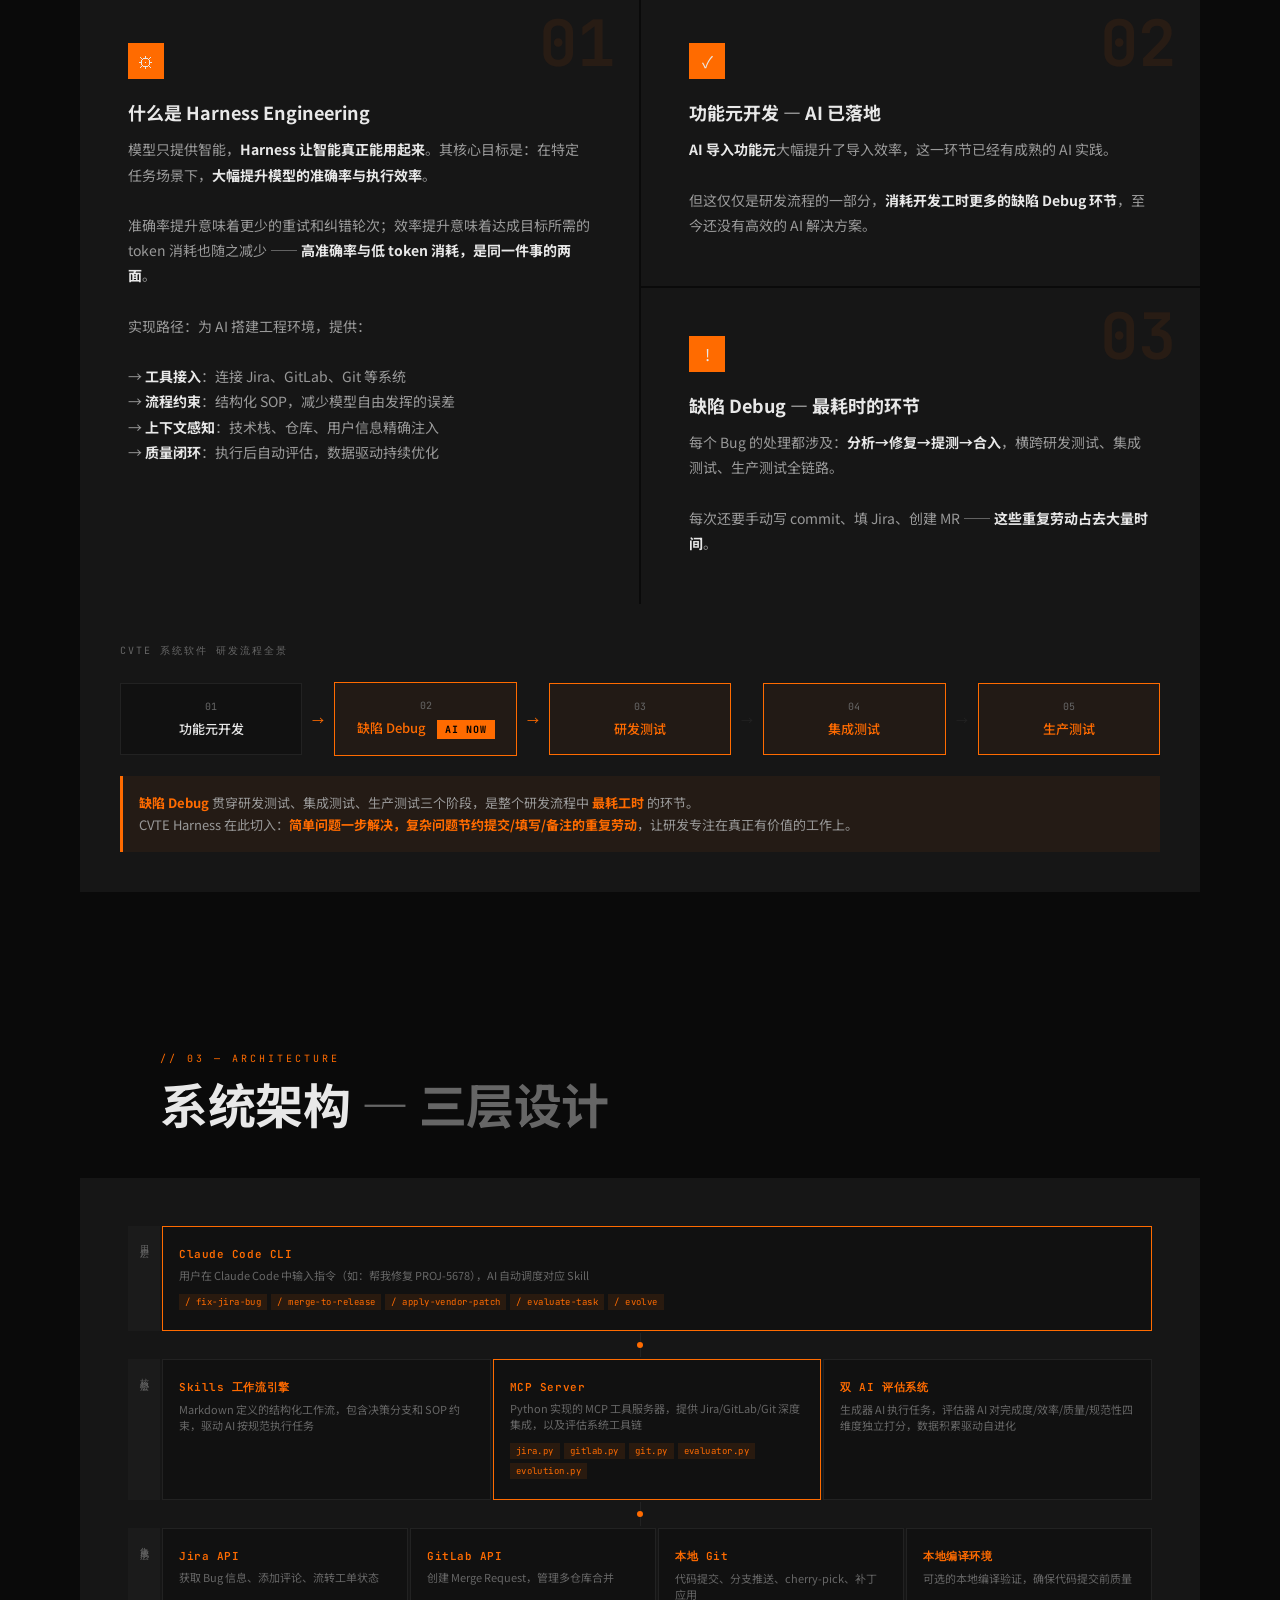
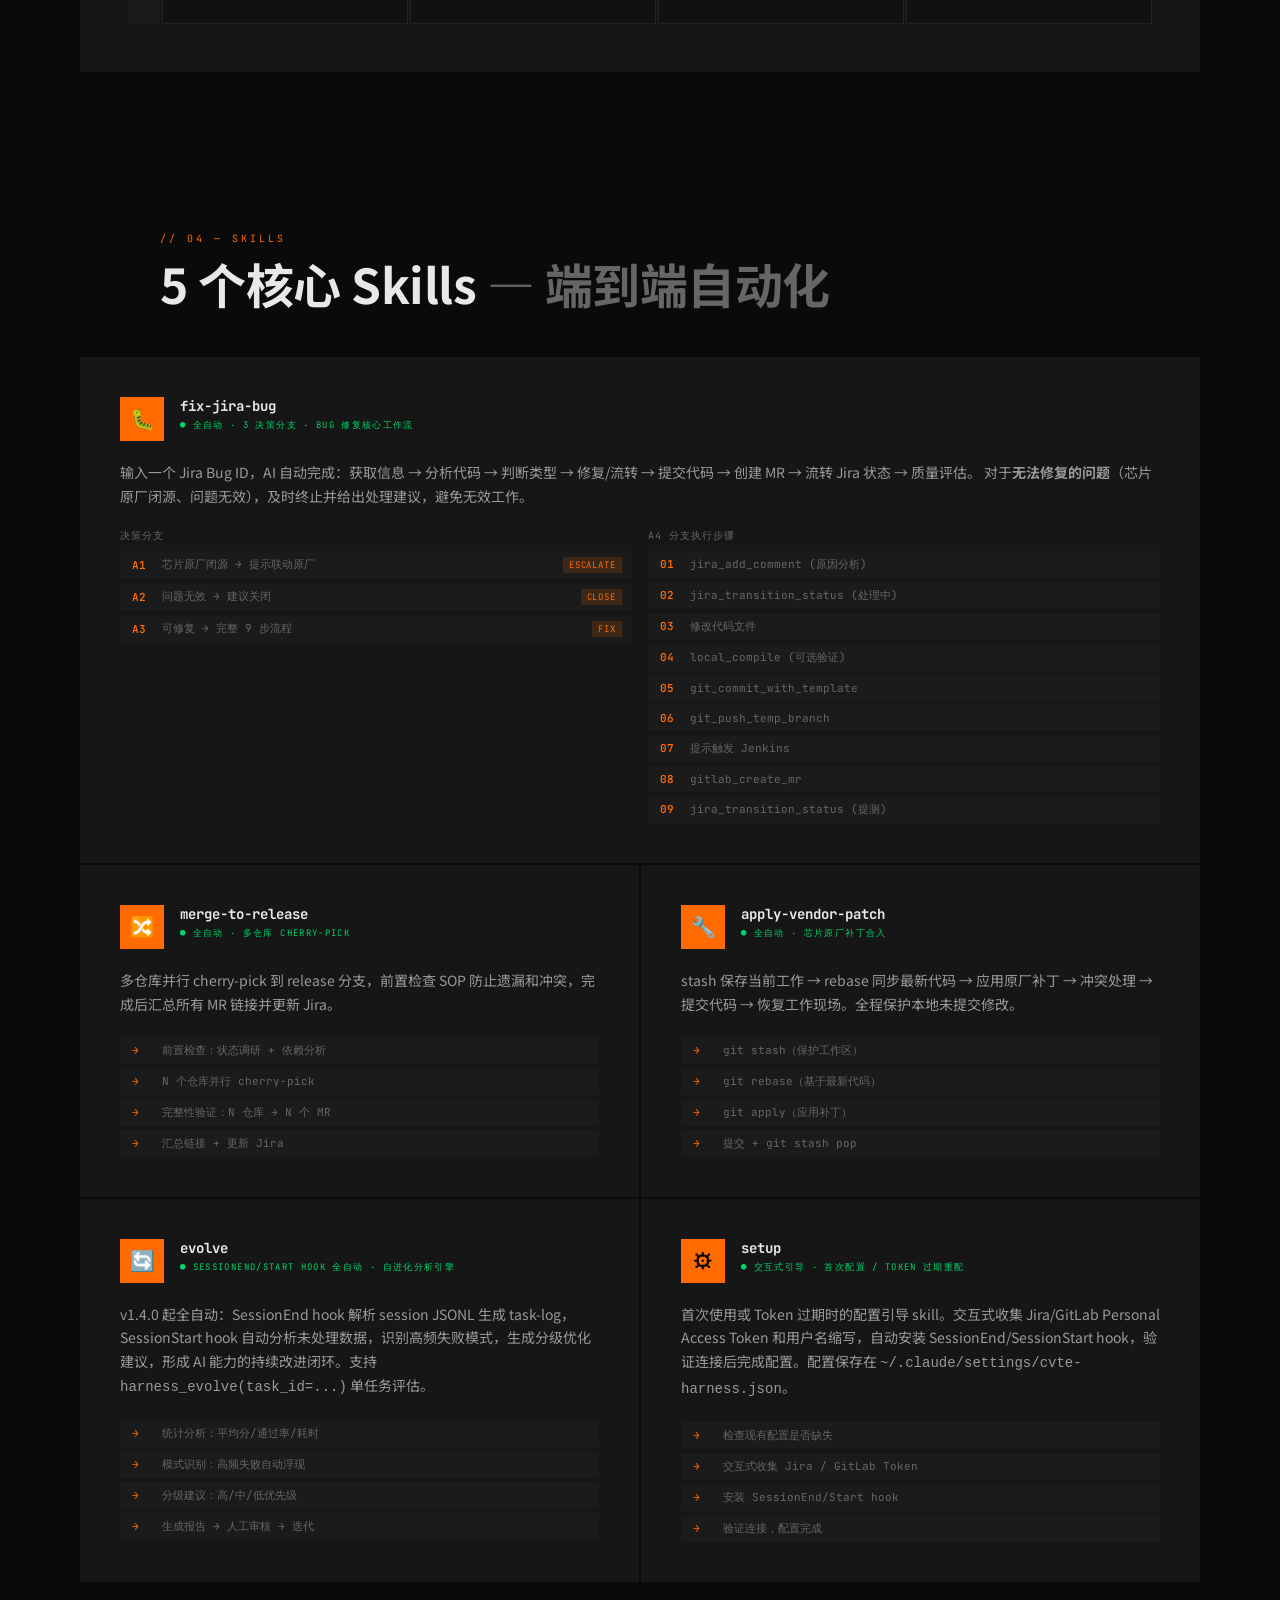
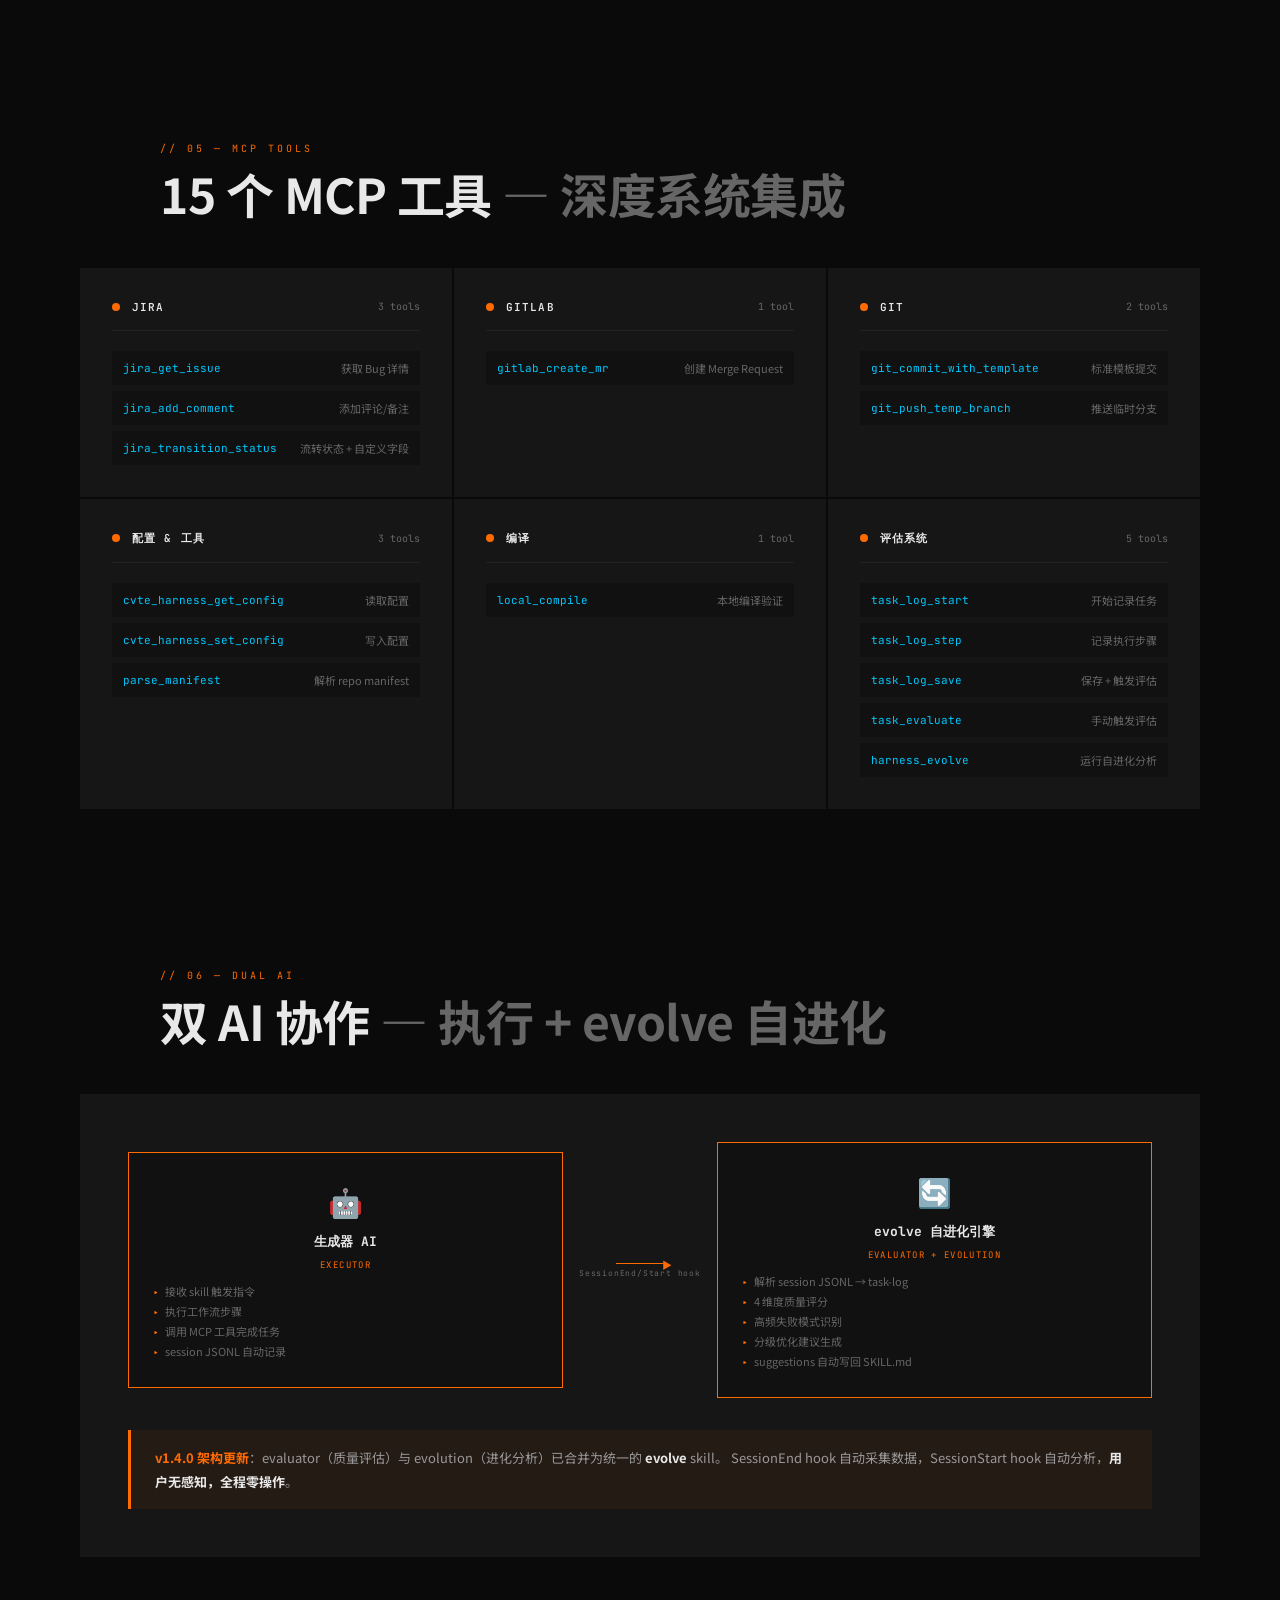
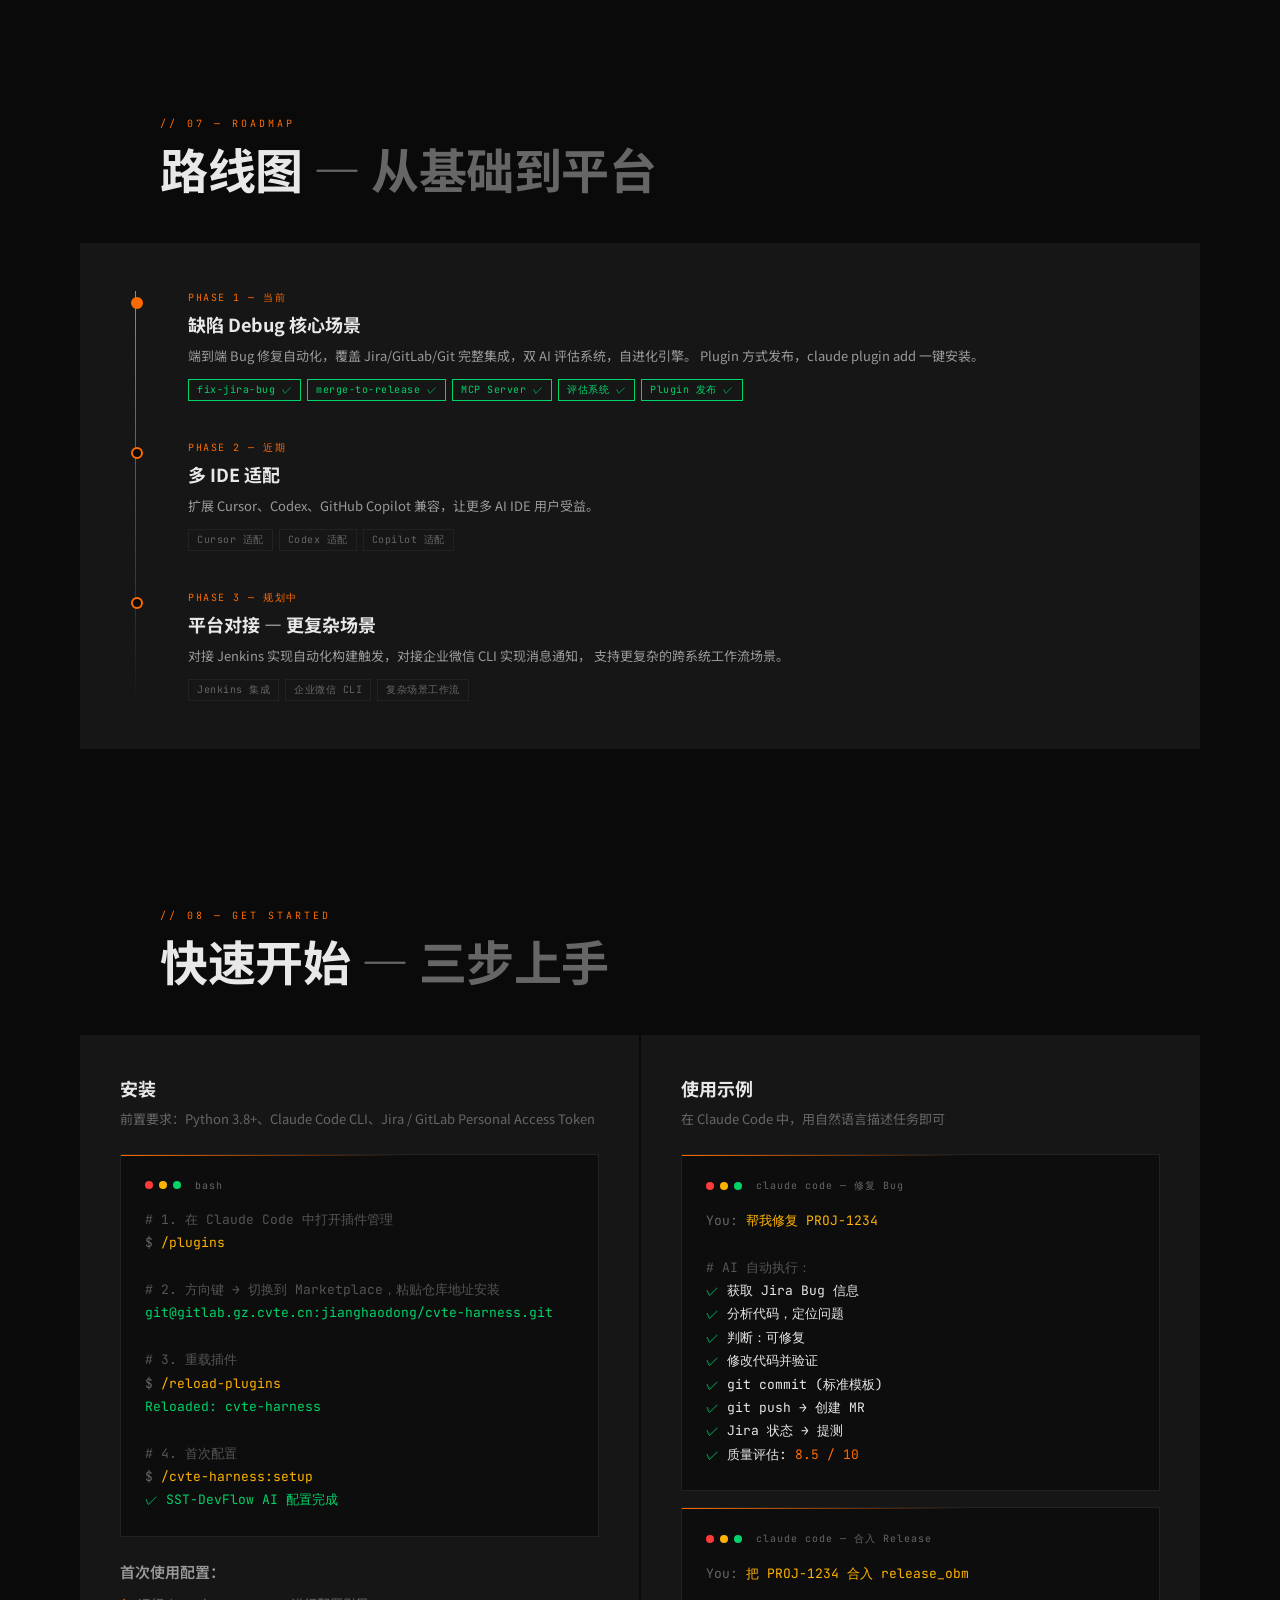
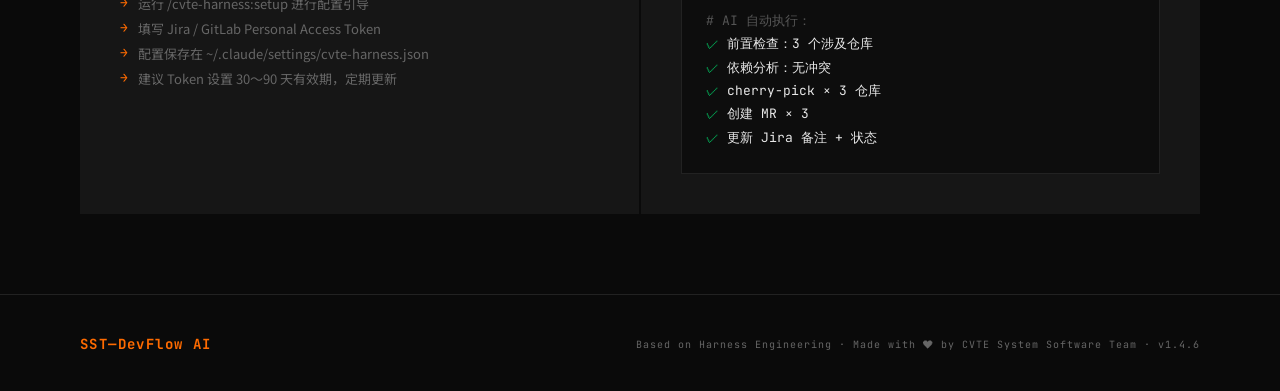
==== commit 08c6cd28: "[feature][通用] 标题优化：去掉"本项目如何对应"、CVTE Harness 改为 SST-DevFlow AI [原因分析] Section 01 副标题冗余；Section 02 使用内" ====
--- a/index.html
+++ b/index.html
@@ -1179,7 +1179,7 @@
 <section id="harness-def">
   <div class="section-header fade-in">
     <div class="section-label">// 01 — Harness Definition</div>
-    <h2 class="section-title">什么是 Harness<span class="dim">？本项目如何对应？</span></h2>
+    <h2 class="section-title">什么是 Harness<span class="dim">？</span></h2>
   </div>
 
   <!-- 公式说明 -->
@@ -1485,7 +1485,7 @@
 <section id="background">
   <div class="section-header fade-in">
     <div class="section-label">// 02 — Context</div>
-    <h2 class="section-title">为什么需要 CVTE Harness<span class="dim">？</span></h2>
+    <h2 class="section-title">为什么需要 SST-DevFlow AI<span class="dim">？</span></h2>
   </div>
 
   <div class="bg-layout fade-in">
